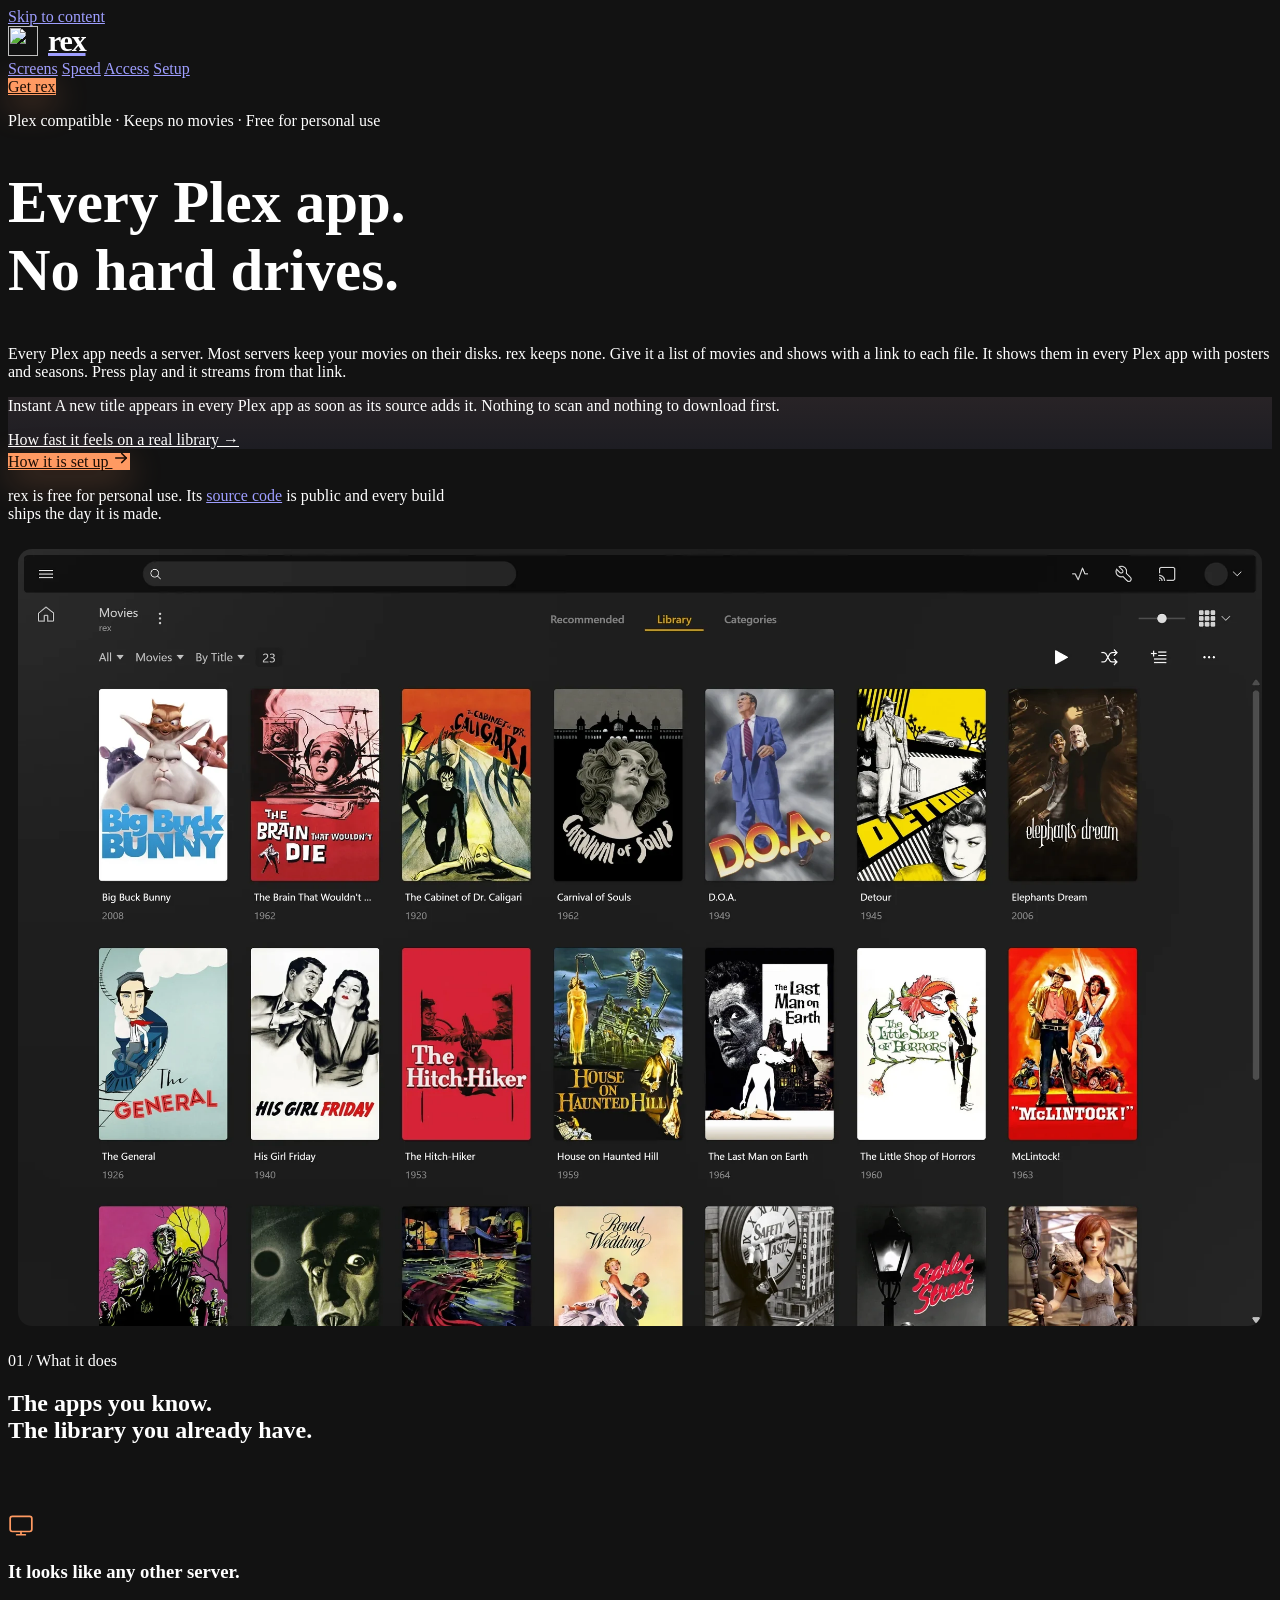
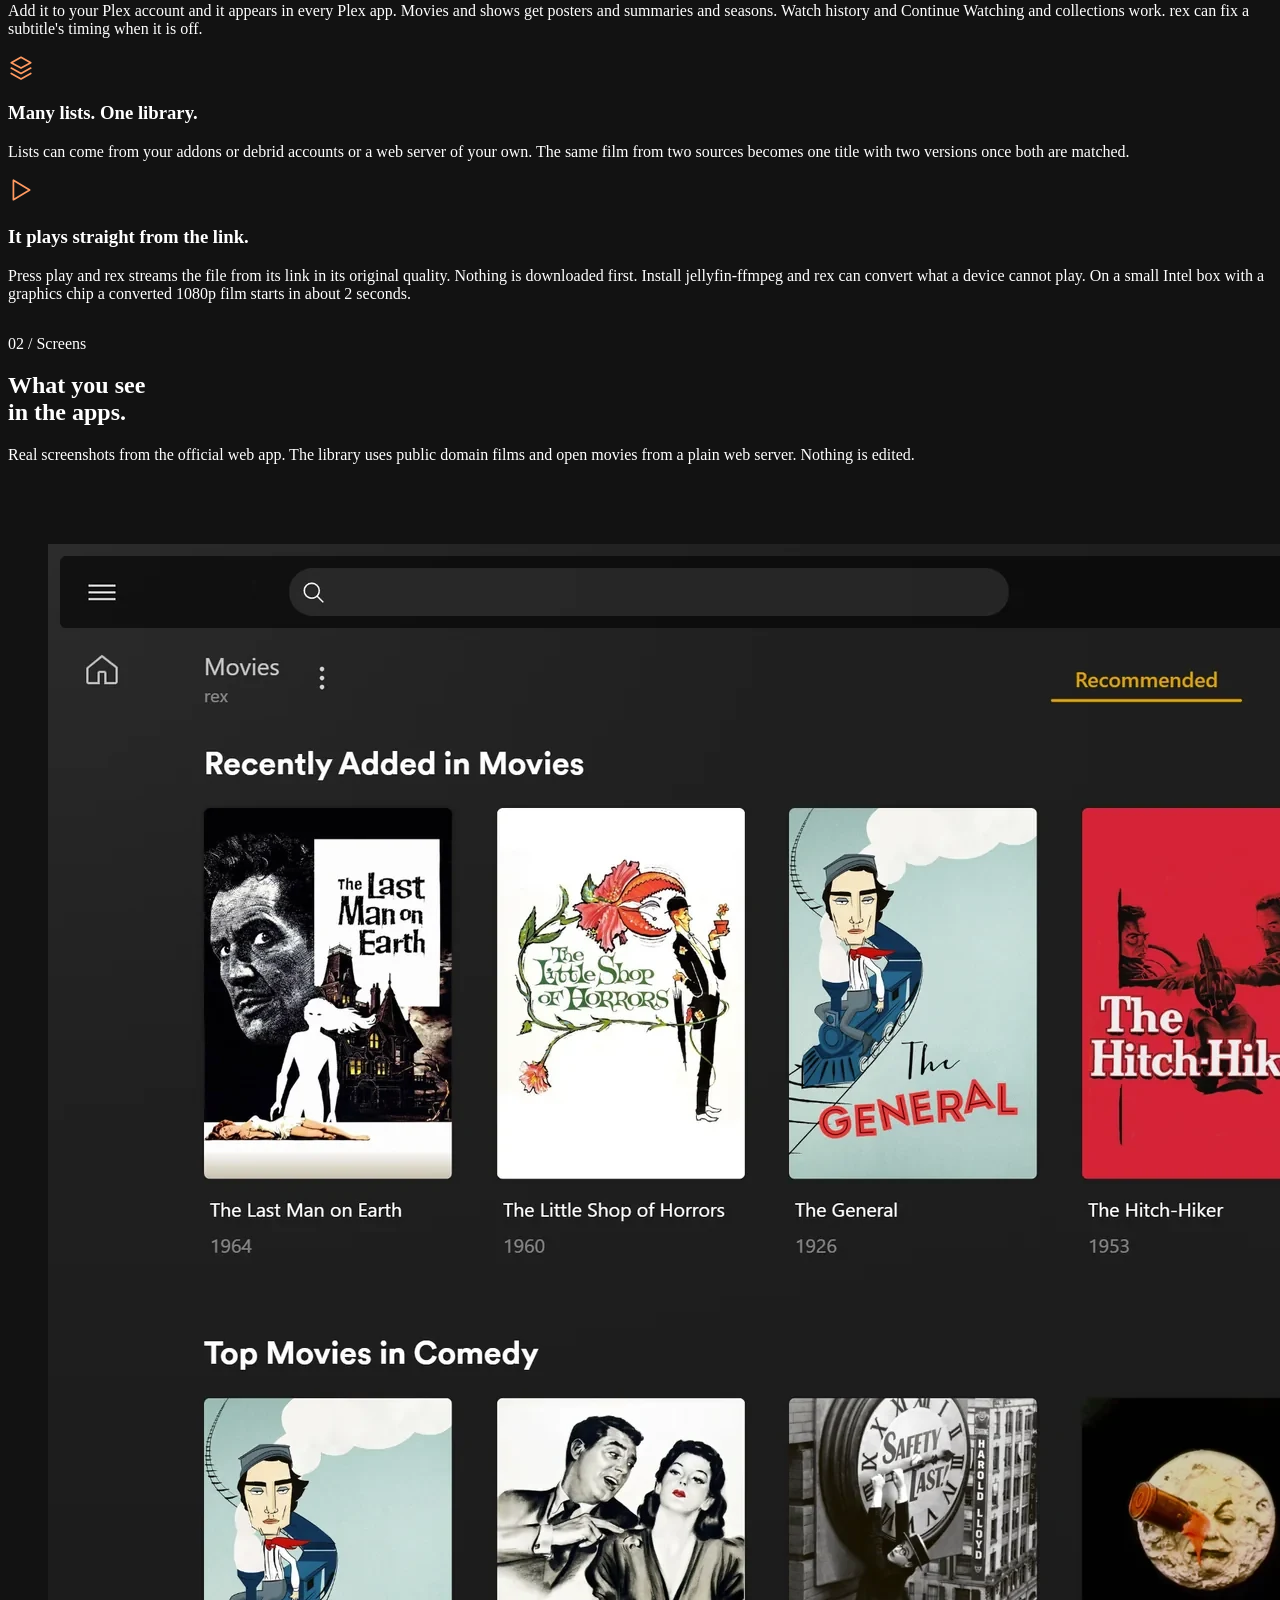
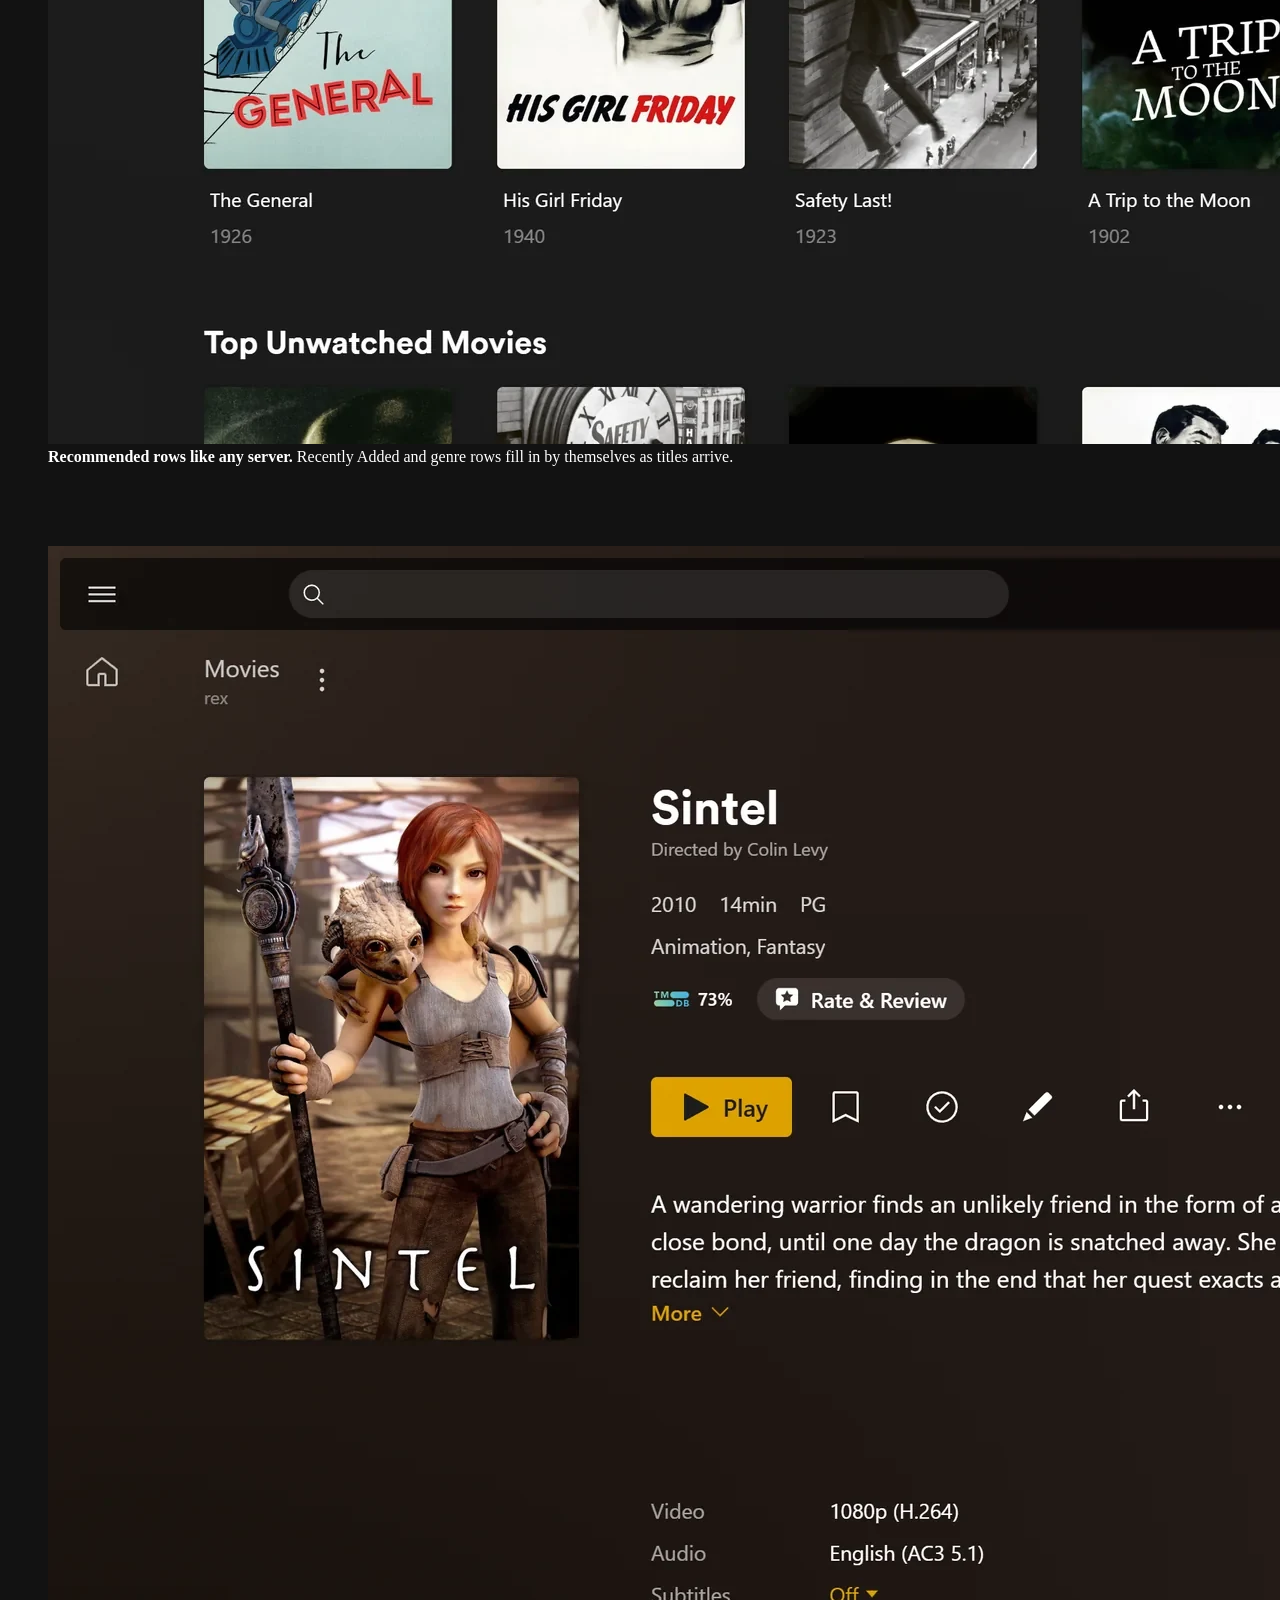
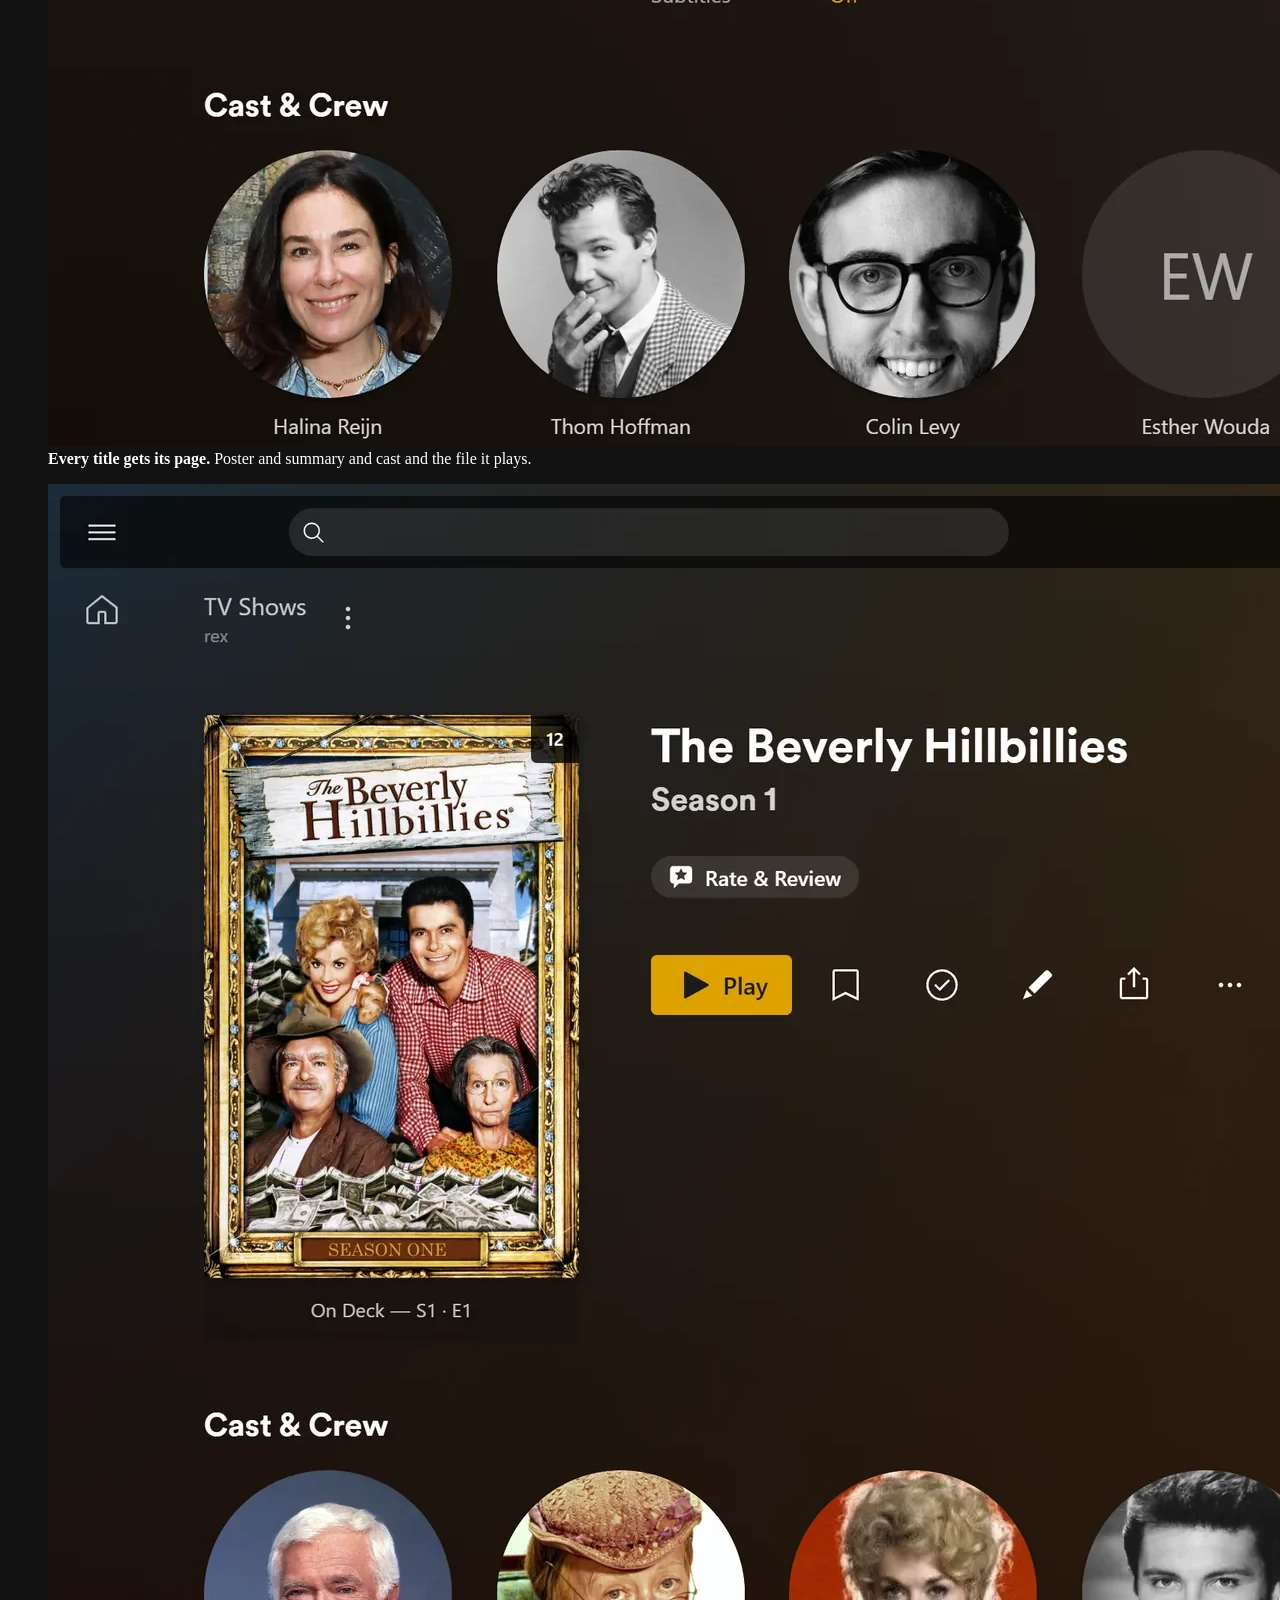
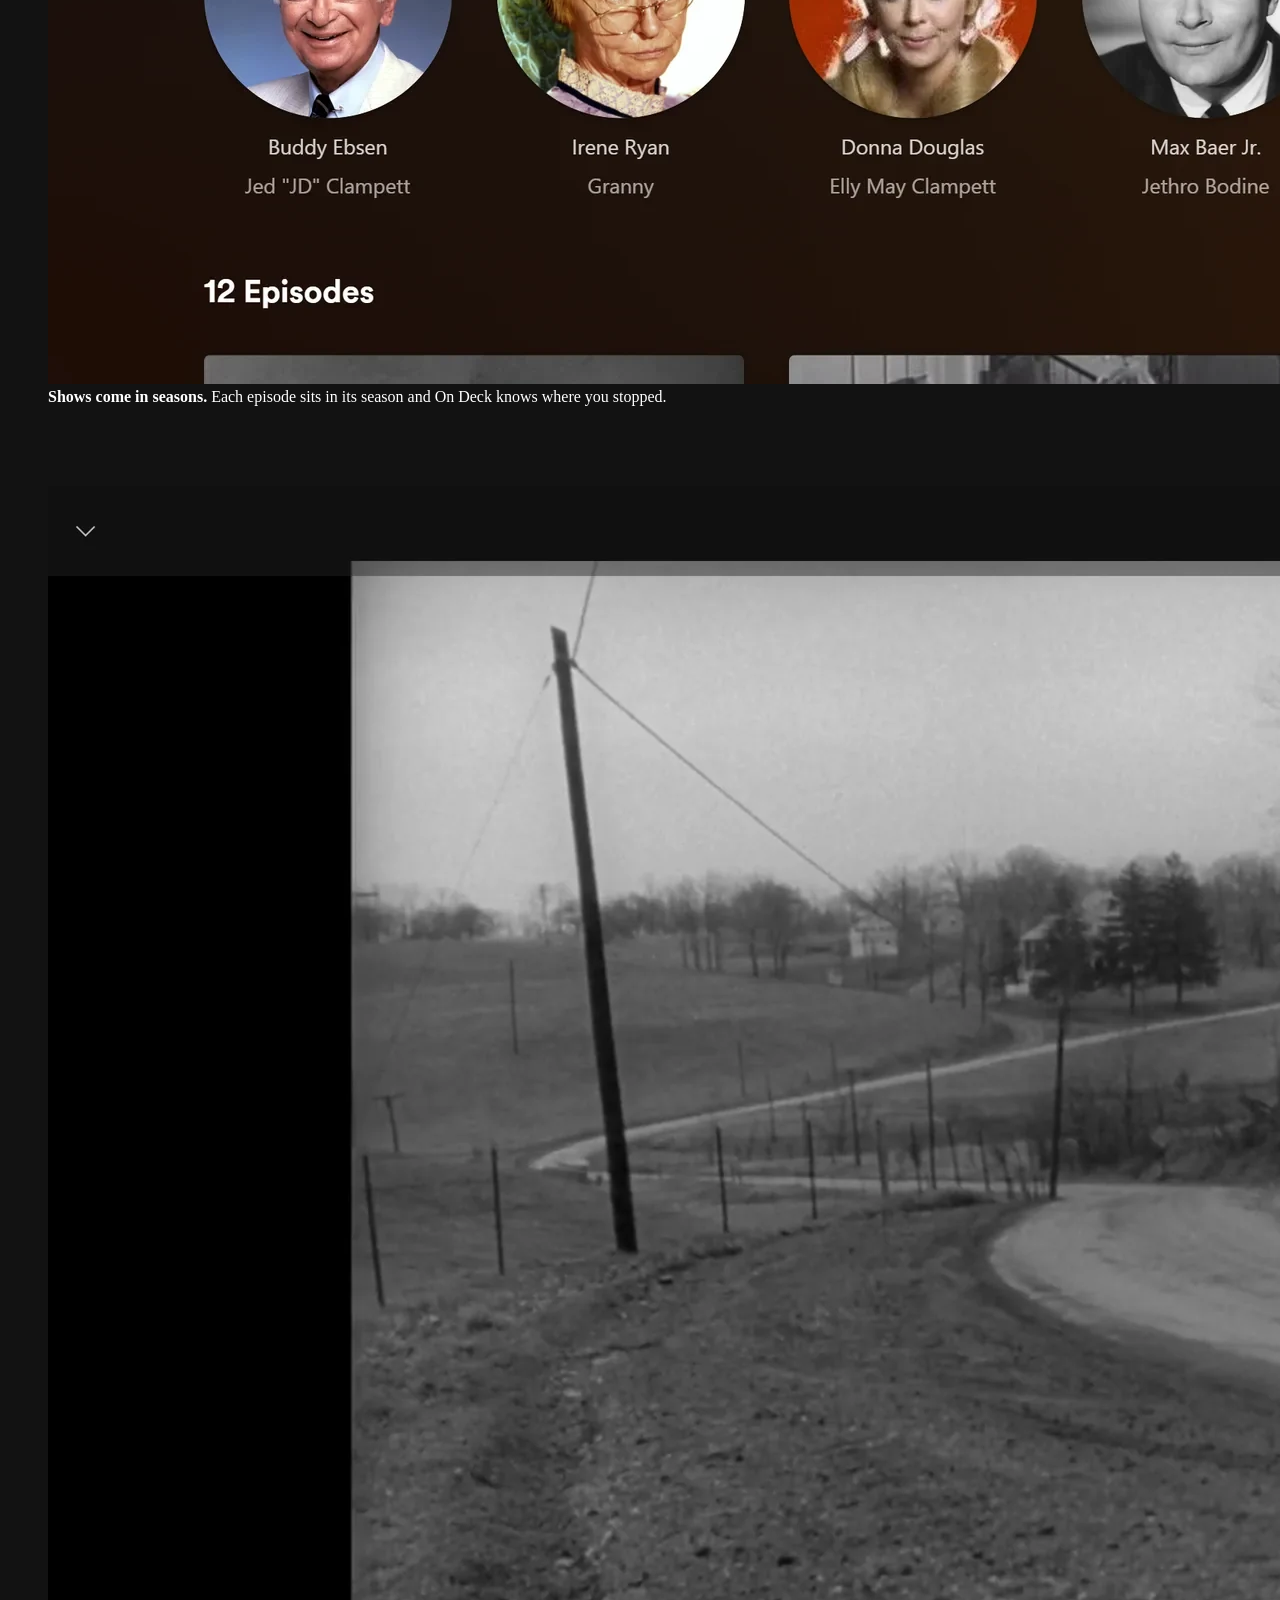
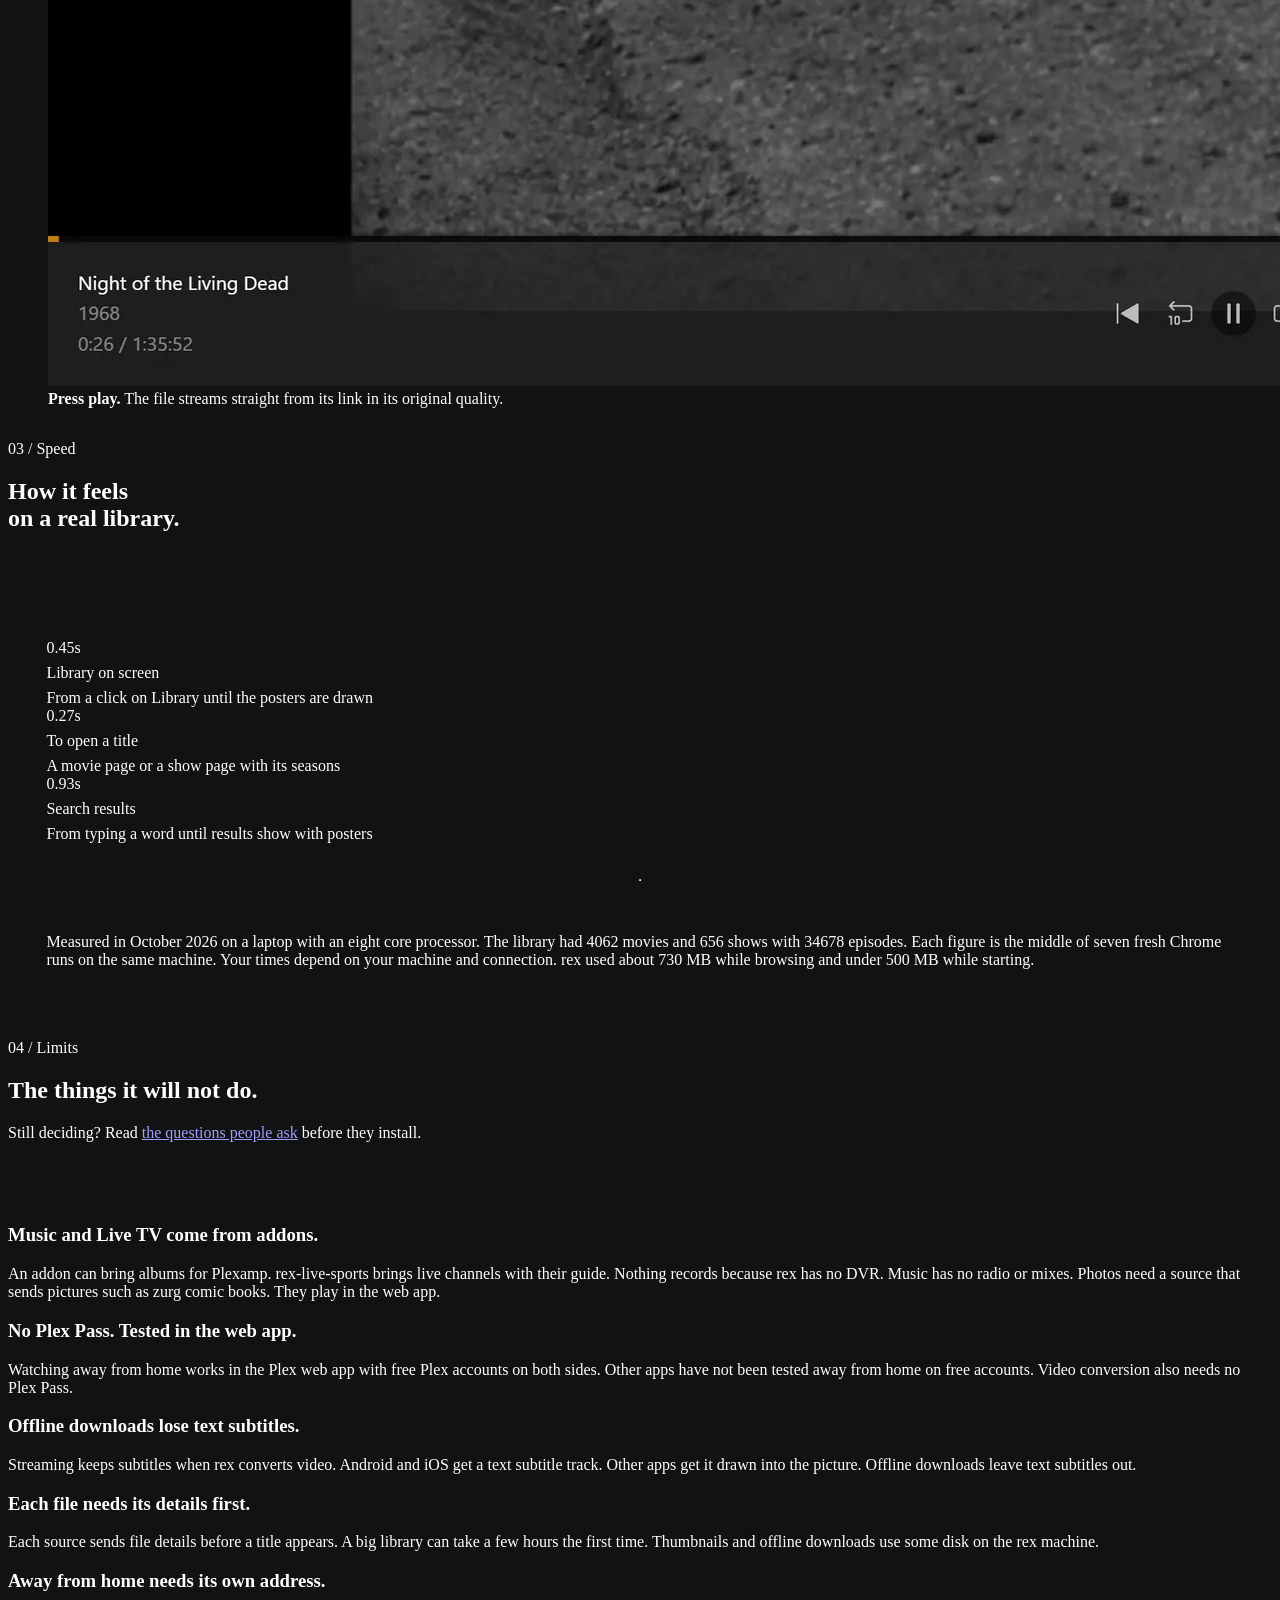
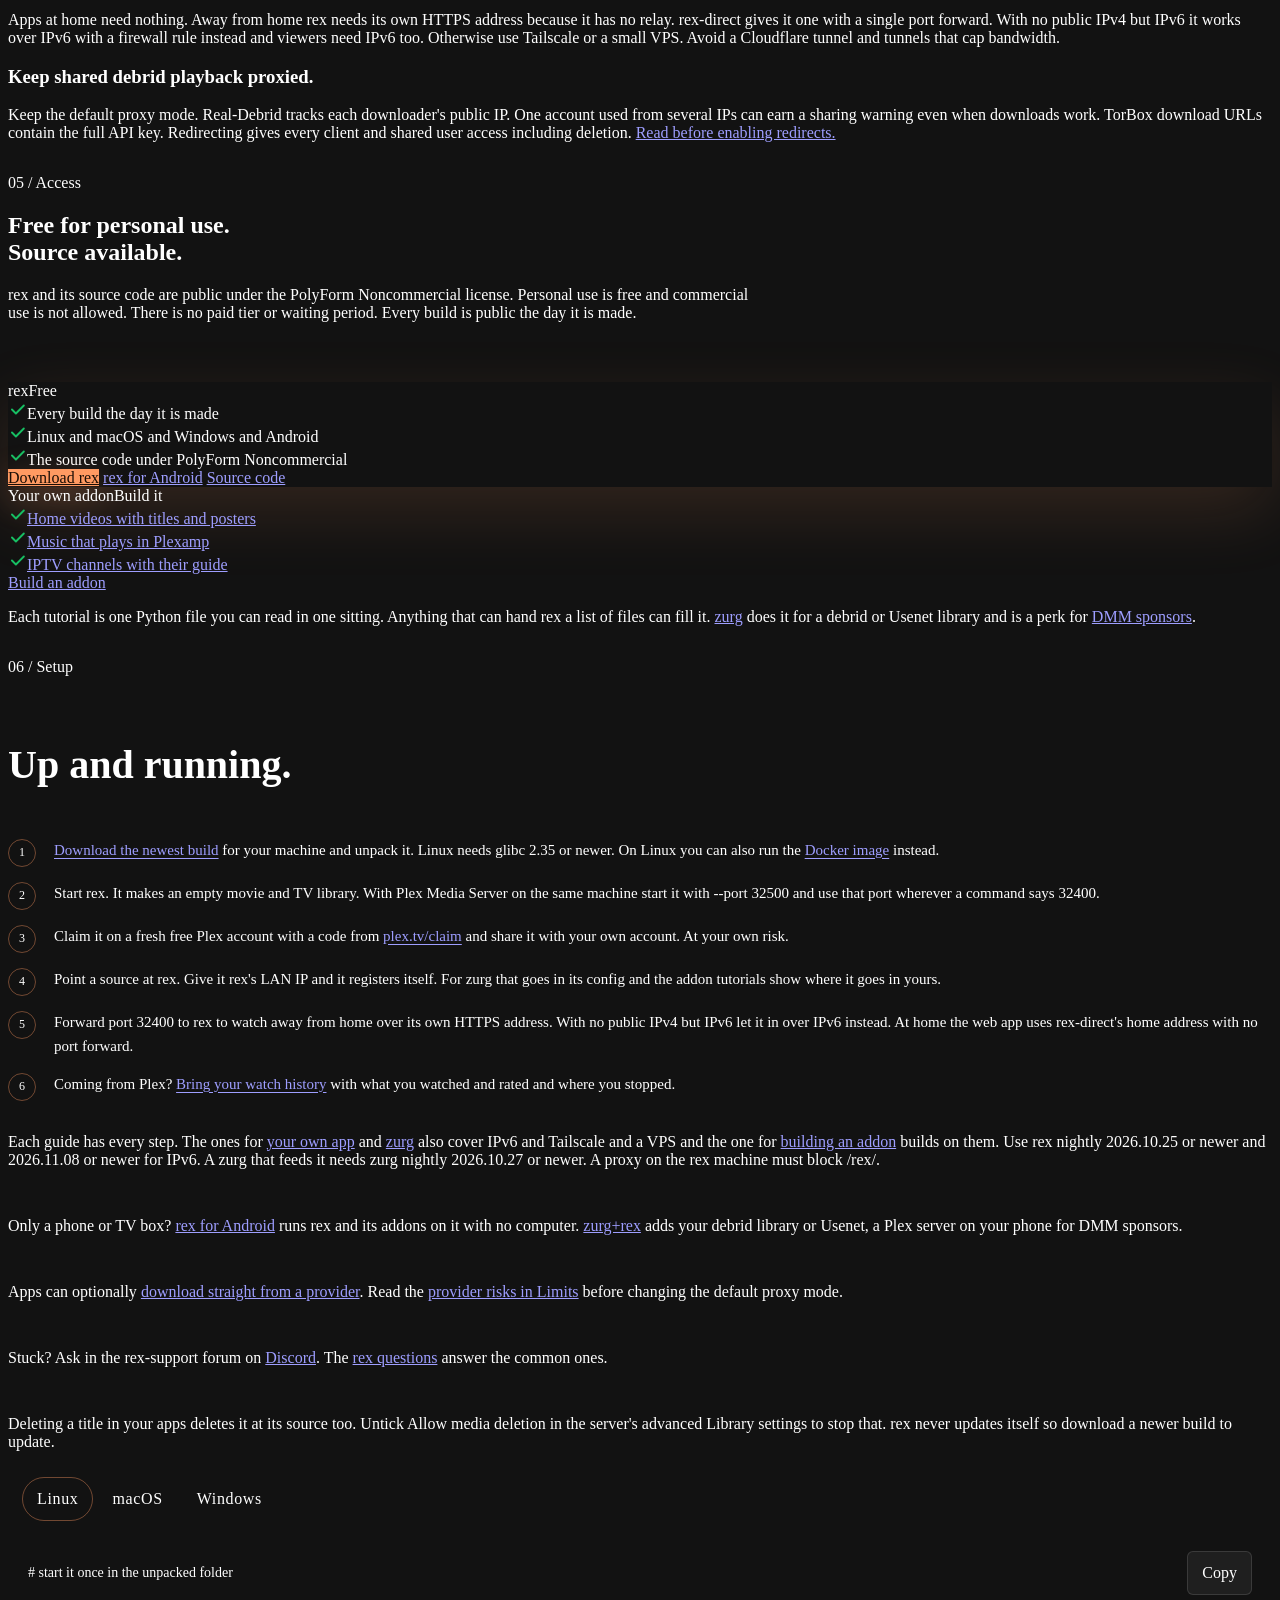
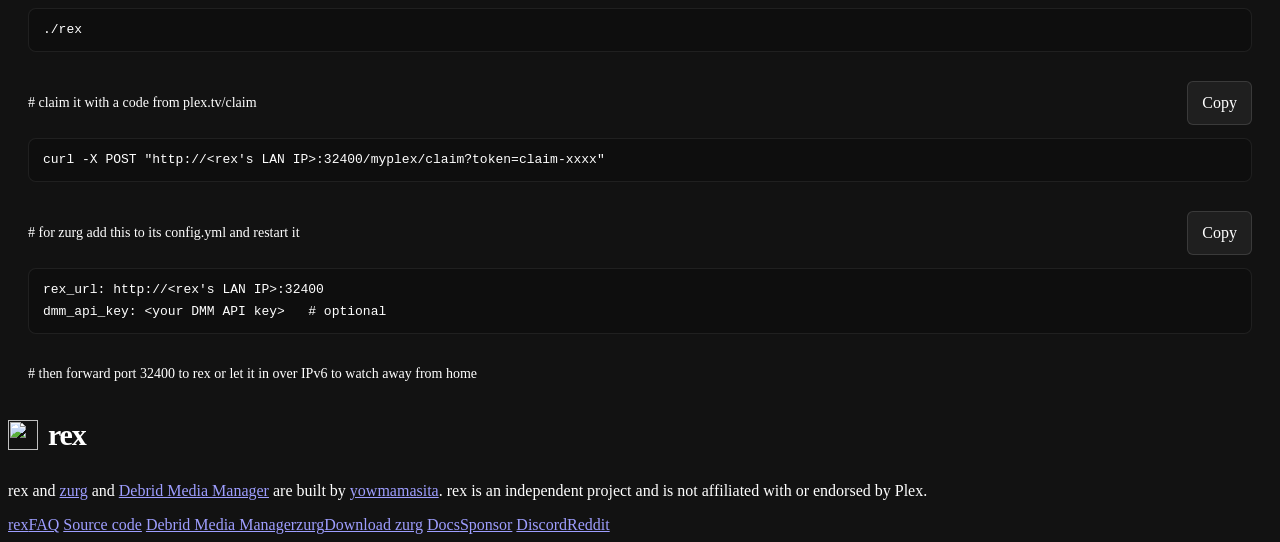
==== public/index.html @ 4ab0503b "feat: link rex for Android and zurg+rex from access and setup" ====
<!doctype html>
<html lang="en">
<head>
<meta charset="utf-8">
<meta name="theme-color" content="#101720">
<meta name="viewport" content="width=device-width, initial-scale=1">
<title>rex. A Plex compatible server with no movies on it.</title>
<meta name="description" content="rex is a server for every Plex app that keeps no files. Give it a list of files and it shows a library with posters seasons and watch history. rex is free for personal use.">
<meta name="color-scheme" content="dark">
<link rel="icon" href="/favicon.ico" sizes="32x32">
<link rel="icon" type="image/svg+xml" href="/logo.svg">
<meta property="og:title" content="rex. A media server that owns no files.">
<meta property="og:description" content="A server for the Plex apps that keeps no movies. Hand it a list of movies and shows with a link to each file and every Plex app plays them.">
<meta property="og:type" content="website">
<link rel="canonical" href="https://rex.debridmediamanager.com/">
<meta property="og:url" content="https://rex.debridmediamanager.com/">
<script type="application/ld+json">
[{"@context":"https://schema.org","@type":"WebSite","name":"rex","url":"https://rex.debridmediamanager.com/"},
{"@context":"https://schema.org","@type":"SoftwareApplication","name":"rex",
"applicationCategory":"MultimediaApplication","operatingSystem":"Linux, macOS, Windows, Docker",
"url":"https://rex.debridmediamanager.com/",
"description":"A media server for every Plex app that owns no files. Give it a list of files and it shows a library with posters, seasons and watch history.",
"offers":{"@type":"Offer","price":"0","priceCurrency":"USD","description":"Free for personal use."},
"screenshot":"https://rex.debridmediamanager.com/shot-library.webp",
"softwareHelp":"https://notes.debridmediamanager.com/rex/"}]
</script>
<meta property="og:site_name" content="rex">
<meta property="og:image" content="https://rex.debridmediamanager.com/social-card.png?v=20261031c">
<meta property="og:image:width" content="1200">
<meta property="og:image:height" content="630">
<meta property="og:image:alt" content="rex. A media server that owns no files.">
<meta name="twitter:card" content="summary_large_image">
<meta name="twitter:title" content="rex. A media server that owns no files.">
<meta name="twitter:description" content="A server for the Plex apps that keeps no movies. Hand it a list of movies and shows with a link to each file and every Plex app plays them.">
<meta name="twitter:image" content="https://rex.debridmediamanager.com/social-card.png?v=20261031c">
<link rel="stylesheet" href="/site.css?v=20261031">
<style>
  :root { --brand: #ff9a62; }
  .btn-primary { background: var(--brand); color: #1a0d05; box-shadow: 0 10px 34px rgba(255,154,98,.30); }
  .btn-primary:hover { background: #ffad80; color: #1a0d05; }
  .brand { display: inline-flex; align-items: center; gap: 10px; }
  .brand img { width: 30px; height: 30px; max-height: none; display: block; image-rendering: pixelated; filter: none; }
  .brand-word { font-weight: 800; font-size: 30px; letter-spacing: -.04em; color: #fff; line-height: 1; }
  .brand-word span { color: var(--accent); }
  @media (min-width: 900px) { .stats-3 { grid-template-columns: repeat(3, minmax(0,1fr)); } }
  .hu { border-color: rgba(255,154,98,.30); background: linear-gradient(rgba(255,154,98,.08),rgba(255,154,98,.03)),rgba(26,31,46,.55); }
  .hu-k, .hu-link { color: var(--accent); }
  .hu-link:hover { color: #ffbe96; }
  .hero h1 { font-size: clamp(36px, 4.6vw, 60px); }
  .hero-shot { border-radius: 14px; display: block; width: 100%; height: auto; }
  .steps { counter-reset: s; display: flex; flex-direction: column; gap: 14px; margin: 0; padding: 0; list-style: none; }
  .steps li { counter-increment: s; display: grid; grid-template-columns: 34px 1fr; gap: 12px; font-size: 15px; line-height: 1.6; color: var(--muted); }
  .steps a { text-decoration: underline; text-underline-offset: .22em; }
  .steps li::before { content: counter(s); font-family: var(--mono); font-size: 12px; color: var(--accent); border: 1px solid rgba(255,154,98,.4); border-radius: 999px; width: 26px; height: 26px; display: grid; place-items: center; margin-top: 1px; }
  .os-bar { gap: 6px; padding: 10px 14px; }
  .os { font: 12px var(--mono); letter-spacing: .04em; color: var(--faint); background: none; border: 1px solid transparent; border-radius: 999px; min-height: 44px; padding: 0 14px; cursor: pointer; }
  .os:hover { color: var(--text); }
  .os[aria-pressed="true"] { color: var(--accent); border-color: rgba(255,154,98,.4); }
  .cmds { padding: 20px; display: flex; flex-direction: column; gap: 16px; }
  .cmds > div:not(.cmd) { display: flex; flex-direction: column; gap: 16px; }
  .cmds > div[hidden] { display: none; }
  .cmd-top { display: flex; align-items: center; justify-content: space-between; gap: 12px; margin-bottom: 6px; }
  .cmd-h { margin: 0; font-family: var(--code); font-size: 14px; line-height: 1.5; color: var(--faint); }
  .cmd pre { padding: 10px 14px; line-height: 1.7; white-space: pre; background: rgba(0,0,0,.22); border: 1px solid rgba(255,255,255,.075); border-radius: 8px; }
  .copy { flex: none; min-height: 44px; font: 12px var(--mono); color: var(--soft); background: rgba(255,255,255,.06); border: 1px solid rgba(255,255,255,.12); border-radius: 6px; padding: 0 14px; cursor: pointer; }
  .copy:hover { color: var(--text); border-color: rgba(255,154,98,.4); }
</style>
</head>
<body>
<a class="skip-link" href="#main-content">Skip to content</a>

<div class="atmos" aria-hidden="true">
  <div class="mesh"></div>
  <div class="grid-o"></div>
  <div class="vig"></div>
</div>

<header>
  <div class="wrap nav">
    <a class="brand" href="/" aria-label="rex home" aria-current="page"><img src="/logo.svg" alt="" width="30" height="30"><span class="brand-word">rex</span></a>
    <nav class="nav-links" aria-label="Main navigation">
      <a href="#screens">Screens</a>
      <a href="#speed">Speed</a>
      <a href="#access">Access</a>
      <a href="#setup">Setup</a>
    </nav>
    <a class="btn btn-primary btn-sm cta" href="#setup">Get rex</a>
  </div>
</header>

<main id="main-content" tabindex="-1">

  <!-- HERO -->
  <div class="wrap hero">
    <div class="hero-copy">
      <p class="eyebrow">Plex compatible &middot; Keeps no movies &middot; Free for personal use</p>
      <h1>Every Plex app.<br><span style="color:var(--accent)">No hard&nbsp;drives.</span></h1>
      <p class="lede">Every Plex app needs a server. Most servers keep your movies on their disks. rex keeps none. Give it a list of movies and shows with a link to each file. It shows them in every Plex app with posters and seasons. Press play and it streams from that link.</p>

      <div class="hu">
        <p><span class="hu-k">Instant</span> A new title appears in every Plex app as soon as its source adds it. Nothing to scan and nothing to download first.</p>
        <a class="hu-link" href="#speed">How fast it feels on a real library &rarr;</a>
      </div>

      <div class="hero-cta">
        <a class="btn btn-primary" href="#setup">
          How it is set up
          <svg width="18" height="18" viewBox="0 0 24 24" fill="none" stroke="currentColor" stroke-width="2.2" stroke-linecap="round" stroke-linejoin="round"><path d="M5 12h14"/><path d="m13 6 6 6-6 6"/></svg>
        </a>
      </div>

      <p class="note" style="max-width:470px">rex is free for personal use. Its <a href="https://github.com/debridmediamanager/rex">source code</a> is public and every build ships the day it is made.</p>
    </div>

    <div class="glass" style="overflow:hidden;align-self:start;padding:10px">
      <img class="hero-shot" src="shot-library.webp" width="2400" height="1500" alt="A movie library of public domain films with posters, shown by rex in the official web app">
    </div>
  </div>

  <!-- WHAT IT DOES -->
  <section>
    <div class="wrap" style="display:flex;flex-direction:column;gap:clamp(32px,4vw,48px)">
      <div class="sec-head">
        <p class="sec-label">01 / What it does</p>
        <h2>The apps you know.<br>The library you already have.</h2>
      </div>
      <div class="g3">
        <div class="card feat">
          <svg width="26" height="26" viewBox="0 0 24 24" fill="none" stroke="#ff9a62" stroke-width="1.6" stroke-linecap="round" stroke-linejoin="round"><rect x="2" y="4" width="20" height="14" rx="2"/><path d="M8 21h8M12 18v3"/></svg>
          <h3>It looks like any other server.</h3>
          <p>Add it to your Plex account and it appears in every Plex app. Movies and shows get posters and summaries and seasons. Watch history and Continue Watching and collections work. rex can fix a subtitle's timing when it is off.</p>
        </div>
        <div class="card feat">
          <svg width="26" height="26" viewBox="0 0 24 24" fill="none" stroke="#ff9a62" stroke-width="1.6" stroke-linecap="round" stroke-linejoin="round"><path d="m12 3 9 5-9 5-9-5 9-5Z"/><path d="m3 13 9 5 9-5"/><path d="m3 18 9 5 9-5"/></svg>
          <h3>Many lists. One library.</h3>
          <p>Lists can come from your addons or debrid accounts or a web server of your own. The same film from two sources becomes one title with two versions once both are matched.</p>
        </div>
        <div class="card feat">
          <svg width="26" height="26" viewBox="0 0 24 24" fill="none" stroke="#ff9a62" stroke-width="1.6" stroke-linecap="round" stroke-linejoin="round"><path d="M5 3v18l15-9L5 3Z"/></svg>
          <h3>It plays straight from the link.</h3>
          <p>Press play and rex streams the file from its link in its original quality. Nothing is downloaded first. Install jellyfin-ffmpeg and rex can convert what a device cannot play. On a small Intel box with a graphics chip a converted 1080p film starts in about 2 seconds.</p>
        </div>
      </div>
    </div>
  </section>

  <!-- SCREENS -->
  <section id="screens">
    <div class="wrap" style="display:flex;flex-direction:column;gap:clamp(32px,4vw,48px)">
      <div class="sec-head-split">
        <div class="sec-head">
          <p class="sec-label">02 / Screens</p>
          <h2>What you see<br>in the apps.</h2>
        </div>
        <p class="note">Real screenshots from the official web app. The library uses public domain films and open movies from a plain web server. Nothing is edited.</p>
      </div>

      <figure class="shot-fig">
        <img class="shot" src="shot-home.webp" width="2400" height="1500" loading="lazy" alt="Recommended view of the Movies library with Recently Added and Top Movies in Comedy rows">
        <figcaption class="shot-cap"><b>Recommended rows like any server.</b> Recently Added and genre rows fill in by themselves as titles arrive.</figcaption>
      </figure>

      <div class="g2">
        <figure class="shot-fig">
          <img class="shot" src="shot-movie.webp" width="2400" height="1500" loading="lazy" alt="Movie page for Sintel with poster and summary and cast and the file details">
          <figcaption class="shot-cap"><b>Every title gets its page.</b> Poster and summary and cast and the file it plays.</figcaption>
        </figure>
        <figure class="shot-fig">
          <img class="shot" src="shot-season.webp" width="2400" height="1500" loading="lazy" alt="Season page for The Beverly Hillbillies season 1 with cast">
          <figcaption class="shot-cap"><b>Shows come in seasons.</b> Each episode sits in its season and On Deck knows where you stopped.</figcaption>
        </figure>
      </div>

      <figure class="shot-fig">
        <img class="shot" src="shot-player.webp" width="2400" height="1500" loading="lazy" alt="Night of the Living Dead playing in the web app player">
        <figcaption class="shot-cap"><b>Press play.</b> The file streams straight from its link in its original quality.</figcaption>
      </figure>
    </div>
  </section>

  <!-- SPEED -->
  <section id="speed">
    <div class="wrap" style="display:flex;flex-direction:column;gap:clamp(32px,4vw,48px)">
      <div class="sec-head">
        <p class="sec-label">03 / Speed</p>
        <h2>How it feels<br>on a real library.</h2>
      </div>
      <div class="glass" style="padding:clamp(28px,3vw,40px) clamp(24px,3vw,44px);display:flex;flex-direction:column;gap:28px">
        <div class="stats stats-3">
          <div style="display:flex;flex-direction:column;gap:7px">
            <div class="stat-n">0.45<span>s</span></div>
            <div class="stat-l">Library on screen</div>
            <div class="stat-d">From a click on Library until the posters are drawn</div>
          </div>
          <div style="display:flex;flex-direction:column;gap:7px">
            <div class="stat-n">0.27<span>s</span></div>
            <div class="stat-l">To open a title</div>
            <div class="stat-d">A movie page or a show page with its seasons</div>
          </div>
          <div style="display:flex;flex-direction:column;gap:7px">
            <div class="stat-n">0.93<span>s</span></div>
            <div class="stat-l">Search results</div>
            <div class="stat-d">From typing a word until results show with posters</div>
          </div>
        </div>
        <hr class="rule">
        <p class="note">Measured in October 2026 on a laptop with an eight core processor. The library had 4062 movies and 656 shows with 34678 episodes. Each figure is the middle of seven fresh Chrome runs on the same machine. Your times depend on your machine and connection. rex used about 730 MB while browsing and under 500 MB while starting.</p>
      </div>
    </div>
  </section>

  <!-- LIMITS -->
  <section id="limits">
    <div class="wrap" style="display:flex;flex-direction:column;gap:clamp(32px,4vw,48px)">
      <div class="sec-head">
        <p class="sec-label">04 / Limits</p>
        <h2>The things it will not do.</h2>
        <p class="lede">Still deciding? Read <a href="https://notes.debridmediamanager.com/rex/faq/">the questions people ask</a> before they install.</p>
      </div>
      <div class="g3">
        <div class="card rec">
          <div class="rec-h"><h3>Music and Live TV come from addons.</h3></div>
          <p>An addon can bring albums for Plexamp. rex-live-sports brings live channels with their guide. Nothing records because rex has no DVR. Music has no radio or mixes. Photos need a source that sends pictures such as zurg comic books. They play in the web app.</p>
        </div>
        <div class="card rec">
          <div class="rec-h"><h3>No Plex Pass. Tested in the web app.</h3></div>
          <p>Watching away from home works in the Plex web app with free Plex accounts on both sides. Other apps have not been tested away from home on free accounts. Video conversion also needs no Plex Pass.</p>
        </div>
        <div class="card rec">
          <div class="rec-h"><h3>Offline downloads lose text subtitles.</h3></div>
          <p>Streaming keeps subtitles when rex converts video. Android and iOS get a text subtitle track. Other apps get it drawn into the picture. Offline downloads leave text subtitles out.</p>
        </div>
        <div class="card rec">
          <div class="rec-h"><h3>Each file needs its details first.</h3></div>
          <p>Each source sends file details before a title appears. A big library can take a few hours the first time. Thumbnails and offline downloads use some disk on the rex machine.</p>
        </div>
        <div class="card rec">
          <div class="rec-h"><h3>Away from home needs its own address.</h3></div>
          <p>Apps at home need nothing. Away from home rex needs its own HTTPS address because it has no relay. rex-direct gives it one with a single port forward. With no public IPv4 but IPv6 it works over IPv6 with a firewall rule instead and viewers need IPv6 too. Otherwise use Tailscale or a small VPS. Avoid a Cloudflare tunnel and tunnels that cap bandwidth.</p>
        </div>
        <div class="card rec" id="redirect-risks">
          <div class="rec-h"><h3>Keep shared debrid playback proxied.</h3></div>
          <p>Keep the default proxy mode. Real-Debrid tracks each downloader's public IP. One account used from several IPs can earn a sharing warning even when downloads work. TorBox download URLs contain the full API key. Redirecting gives every client and shared user access including deletion. <a href="https://notes.debridmediamanager.com/rex/direct-download/#before-you-start">Read before enabling redirects.</a></p>
        </div>
      </div>
    </div>
  </section>

  <!-- ACCESS -->
  <section id="access">
    <div class="wrap" style="display:flex;flex-direction:column;gap:clamp(32px,4vw,44px)">
      <div class="sec-head" style="max-width:760px">
        <p class="sec-label">05 / Access</p>
        <h2>Free for personal use.<br>Source available.</h2>
        <p class="lede">rex and its source code are public under the PolyForm Noncommercial license. Personal use is free and commercial use is not allowed. There is no paid tier or waiting period. Every build is public the day it is made.</p>
      </div>
      <div class="access">
        <div class="glass plan" style="border-color:rgba(255,154,98,.40);box-shadow:0 24px 70px rgba(255,154,98,.14)">
          <div class="plan-h"><span class="t">rex</span><span class="badge badge-on">Free</span></div>
          <div class="flist">
            <div class="fitem"><svg width="19" height="19" viewBox="0 0 24 24" fill="none" stroke="#17bf63" stroke-width="2.4" stroke-linecap="round" stroke-linejoin="round"><path d="m5 12 5 5L20 7"/></svg><span style="color:var(--soft)">Every build the day it is made</span></div>
            <div class="fitem"><svg width="19" height="19" viewBox="0 0 24 24" fill="none" stroke="#17bf63" stroke-width="2.4" stroke-linecap="round" stroke-linejoin="round"><path d="m5 12 5 5L20 7"/></svg><span style="color:var(--soft)">Linux and macOS and Windows and Android</span></div>
            <div class="fitem"><svg width="19" height="19" viewBox="0 0 24 24" fill="none" stroke="#17bf63" stroke-width="2.4" stroke-linecap="round" stroke-linejoin="round"><path d="m5 12 5 5L20 7"/></svg><span style="color:var(--soft)">The source code under PolyForm Noncommercial</span></div>
          </div>
          <div class="plan-cta">
            <a class="btn btn-primary" href="https://github.com/debridmediamanager/rex/releases">Download rex</a>
            <a class="btn btn-ghost" href="https://github.com/debridmediamanager/rex-android/releases/latest">rex for Android</a>
            <a class="btn btn-ghost" href="https://github.com/debridmediamanager/rex">Source code</a>
          </div>
        </div>
        <div class="card plan">
          <div class="plan-h"><span class="t" style="color:var(--muted)">Your own addon</span><span class="badge badge-on">Build it</span></div>
          <div class="flist">
            <div class="fitem"><svg width="19" height="19" viewBox="0 0 24 24" fill="none" stroke="#17bf63" stroke-width="2.4" stroke-linecap="round" stroke-linejoin="round"><path d="m5 12 5 5L20 7"/></svg><span style="color:var(--muted)"><a href="https://notes.debridmediamanager.com/rex/addon-home-videos/">Home videos with titles and posters</a></span></div>
            <div class="fitem"><svg width="19" height="19" viewBox="0 0 24 24" fill="none" stroke="#17bf63" stroke-width="2.4" stroke-linecap="round" stroke-linejoin="round"><path d="m5 12 5 5L20 7"/></svg><span style="color:var(--muted)"><a href="https://notes.debridmediamanager.com/rex/addon-music/">Music that plays in Plexamp</a></span></div>
            <div class="fitem"><svg width="19" height="19" viewBox="0 0 24 24" fill="none" stroke="#17bf63" stroke-width="2.4" stroke-linecap="round" stroke-linejoin="round"><path d="m5 12 5 5L20 7"/></svg><span style="color:var(--muted)"><a href="https://notes.debridmediamanager.com/rex/addon-iptv/">IPTV channels with their guide</a></span></div>
          </div>
          <div class="plan-cta">
            <a class="btn btn-ghost" href="https://notes.debridmediamanager.com/rex/addons/">Build an addon</a>
          </div>
          <p class="note">Each tutorial is one Python file you can read in one sitting. Anything that can hand rex a list of files can fill it. <a href="https://zurg.debridmediamanager.com/">zurg</a> does it for a debrid or Usenet library and is a perk for <a href="https://gatekeeper.debridmediamanager.com/">DMM sponsors</a>.</p>
        </div>
      </div>
    </div>
  </section>

  <!-- SETUP -->
  <section id="setup">
    <div class="wrap qs">
      <div style="display:flex;flex-direction:column;gap:16px">
        <p class="sec-label">06 / Setup</p>
        <h2 style="font-size:clamp(26px,3.4vw,40px)">Up and running.</h2>
        <ol class="steps">
          <li><span><a href="https://github.com/debridmediamanager/rex/releases">Download the newest build</a> for your machine and unpack it. Linux needs glibc 2.35 or newer. On Linux you can also run the <a href="https://notes.debridmediamanager.com/rex/any-source/#run-rex-in-docker">Docker image</a> instead.</span></li>
          <li><span>Start rex. It makes an empty movie and TV library. With Plex Media Server on the same machine start it with <span class="mono">--port 32500</span> and use that port wherever a command says 32400.</span></li>
          <li><span>Claim it on a fresh free Plex account with a code from <a href="https://www.plex.tv/claim">plex.tv/claim</a> and share it with your own account. At your own risk.</span></li>
          <li><span>Point a source at rex. Give it rex's LAN IP and it registers itself. For zurg that goes in its config and the addon tutorials show where it goes in yours.</span></li>
          <li><span>Forward port 32400 to rex to watch away from home over its own HTTPS address. With no public IPv4 but IPv6 let it in over IPv6 instead. At home the web app uses rex-direct's home address with no port forward.</span></li>
          <li><span>Coming from Plex? <a href="https://notes.debridmediamanager.com/rex/import-watched/">Bring your watch history</a> with what you watched and rated and where you stopped.</span></li>
        </ol>
        <p class="note">Each guide has every step. The ones for <a href="https://notes.debridmediamanager.com/rex/any-source/">your own app</a> and <a href="https://notes.debridmediamanager.com/rex/with-zurg/">zurg</a> also cover IPv6 and Tailscale and a VPS and the one for <a href="https://notes.debridmediamanager.com/rex/addons/">building an addon</a> builds on them. Use rex nightly 2026.10.25 or newer and 2026.11.08 or newer for IPv6. A zurg that feeds it needs zurg nightly 2026.10.27 or newer. A proxy on the rex machine must block <span class="mono">/rex/</span>.</p>
        <p class="note">Only a phone or TV box? <a href="https://github.com/debridmediamanager/rex-android">rex for Android</a> runs rex and its addons on it with no computer. <a href="https://zurg.debridmediamanager.com/android.html">zurg+rex</a> adds your debrid library or Usenet, a Plex server on your phone for DMM sponsors.</p>
        <p class="note">Apps can optionally <a href="https://notes.debridmediamanager.com/rex/direct-download/">download straight from a provider</a>. Read the <a href="#redirect-risks">provider risks in Limits</a> before changing the default proxy mode.</p>
        <p class="note">Stuck? Ask in the rex-support forum on <a href="https://discord.com/invite/7u4YjMThXP">Discord</a>. The <a href="https://notes.debridmediamanager.com/rex/faq/">rex questions</a> answer the common ones.</p>
        <p class="note">Deleting a title in your apps deletes it at its source too. Untick Allow media deletion in the server's advanced Library settings to stop that. rex never updates itself so download a newer build to update.</p>
      </div>
      <div class="glass" style="overflow:hidden">
        <div class="panel-bar os-bar" role="group" aria-label="Your system">
          <button type="button" class="os" data-os="linux" aria-pressed="true">Linux</button>
          <button type="button" class="os" data-os="mac" aria-pressed="false">macOS</button>
          <button type="button" class="os" data-os="win" aria-pressed="false">Windows</button>
        </div>
        <div class="cmds">
          <div data-panel="linux">
            <div class="cmd"><div class="cmd-top"><p class="cmd-h"># start it once in the unpacked folder</p><button type="button" class="copy">Copy</button></div><pre tabindex="0"><code>./rex</code></pre></div>
            <div class="cmd"><div class="cmd-top"><p class="cmd-h"># claim it with a code from plex.tv/claim</p><button type="button" class="copy">Copy</button></div><pre tabindex="0"><code>curl -X POST "http://&lt;rex's LAN IP&gt;:32400/myplex/claim?token=claim-xxxx"</code></pre></div>
          </div>
          <div data-panel="mac" hidden>
            <div class="cmd"><div class="cmd-top"><p class="cmd-h"># let macOS run a program from the internet then start it once in the unpacked folder</p><button type="button" class="copy">Copy</button></div><pre tabindex="0"><code>xattr -dr com.apple.quarantine .
./rex</code></pre></div>
            <div class="cmd"><div class="cmd-top"><p class="cmd-h"># claim it with a code from plex.tv/claim</p><button type="button" class="copy">Copy</button></div><pre tabindex="0"><code>curl -X POST "http://&lt;rex's LAN IP&gt;:32400/myplex/claim?token=claim-xxxx"</code></pre></div>
          </div>
          <div data-panel="win" hidden>
            <div class="cmd"><div class="cmd-top"><p class="cmd-h"># once in PowerShell as administrator so your network reaches rex</p><button type="button" class="copy">Copy</button></div><pre tabindex="0"><code>New-NetFirewallRule -DisplayName rex -Protocol TCP -LocalPort 32400
New-NetFirewallRule -DisplayName "rex discovery" -Protocol UDP -LocalPort 32410,32414</code></pre></div>
            <div class="cmd"><div class="cmd-top"><p class="cmd-h"># start it once in the unpacked folder in PowerShell</p><button type="button" class="copy">Copy</button></div><pre tabindex="0"><code>.\rex.exe</code></pre></div>
            <div class="cmd"><div class="cmd-top"><p class="cmd-h"># claim it with a code from plex.tv/claim</p><button type="button" class="copy">Copy</button></div><pre tabindex="0"><code>curl.exe -X POST "http://&lt;rex's LAN IP&gt;:32400/myplex/claim?token=claim-xxxx"</code></pre></div>
          </div>
          <div class="cmd"><div class="cmd-top"><p class="cmd-h"># for zurg add this to its config.yml and restart it</p><button type="button" class="copy">Copy</button></div><pre tabindex="0"><code><span class="c2">rex_url</span>: http://&lt;rex's LAN IP&gt;:32400
<span class="c2">dmm_api_key</span>: &lt;your DMM API key&gt;   <span class="c5"># optional</span></code></pre></div>
          <p class="cmd-h"># then forward port 32400 to rex or let it in over IPv6 to watch away from home</p>
        </div>
      </div>
    </div>
  </section>

</main>

<footer>
  <div class="wrap foot">
    <div class="foot-brand">
      <p class="brand" style="margin-bottom:16px"><img src="/logo.svg" alt="" width="30" height="30"><span class="brand-word">rex</span></p>
      <p class="note">rex and <a href="https://zurg.debridmediamanager.com/">zurg</a> and <a href="https://debridmediamanager.com/">Debrid Media Manager</a> are built by <a href="https://github.com/yowmamasita/">yowmamasita</a>. rex is an independent project and is not affiliated with or endorsed by Plex.</p>
    </div>
  </div>
  <nav class="wrap footer-nav" aria-label="Footer navigation">
    <a href="/">rex</a><a href="https://notes.debridmediamanager.com/rex/faq/">FAQ</a>
    <a href="https://github.com/debridmediamanager/rex">Source code</a>
    <a href="https://debridmediamanager.com/">Debrid Media Manager</a><a href="https://zurg.debridmediamanager.com/">zurg</a><a href="https://zurg.debridmediamanager.com/download.html">Download zurg</a>
    <a href="https://notes.debridmediamanager.com/rex/">Docs</a><a href="https://gatekeeper.debridmediamanager.com/">Sponsor</a>
    <a href="https://discord.com/invite/7u4YjMThXP">Discord</a><a href="https://www.reddit.com/r/debridmediamanager/">Reddit</a>
  </nav>
</footer>

<script>
(() => {
  const pick = os => document.querySelectorAll('[data-os]').forEach(b => {
    b.setAttribute('aria-pressed', b.dataset.os === os);
    document.querySelector(`[data-panel="${b.dataset.os}"]`).hidden = b.dataset.os !== os;
  });
  document.querySelectorAll('[data-os]').forEach(b => b.addEventListener('click', () => pick(b.dataset.os)));
  const p = navigator.userAgentData?.platform || navigator.platform || '';
  if (/^Win/i.test(p)) pick('win'); else if (/^Mac/i.test(p) && navigator.maxTouchPoints < 2) pick('mac');
  document.querySelectorAll('.copy').forEach(b => b.addEventListener('click', async () => {
    const pre = b.closest('.cmd').querySelector('pre');
    try { await navigator.clipboard.writeText(pre.textContent); b.textContent = 'Copied'; }
    catch { getSelection().selectAllChildren(pre); b.textContent = 'Press Ctrl+C'; }
    setTimeout(() => { b.textContent = 'Copy'; }, 1500);
  }));
})();
</script>
</body>
</html>
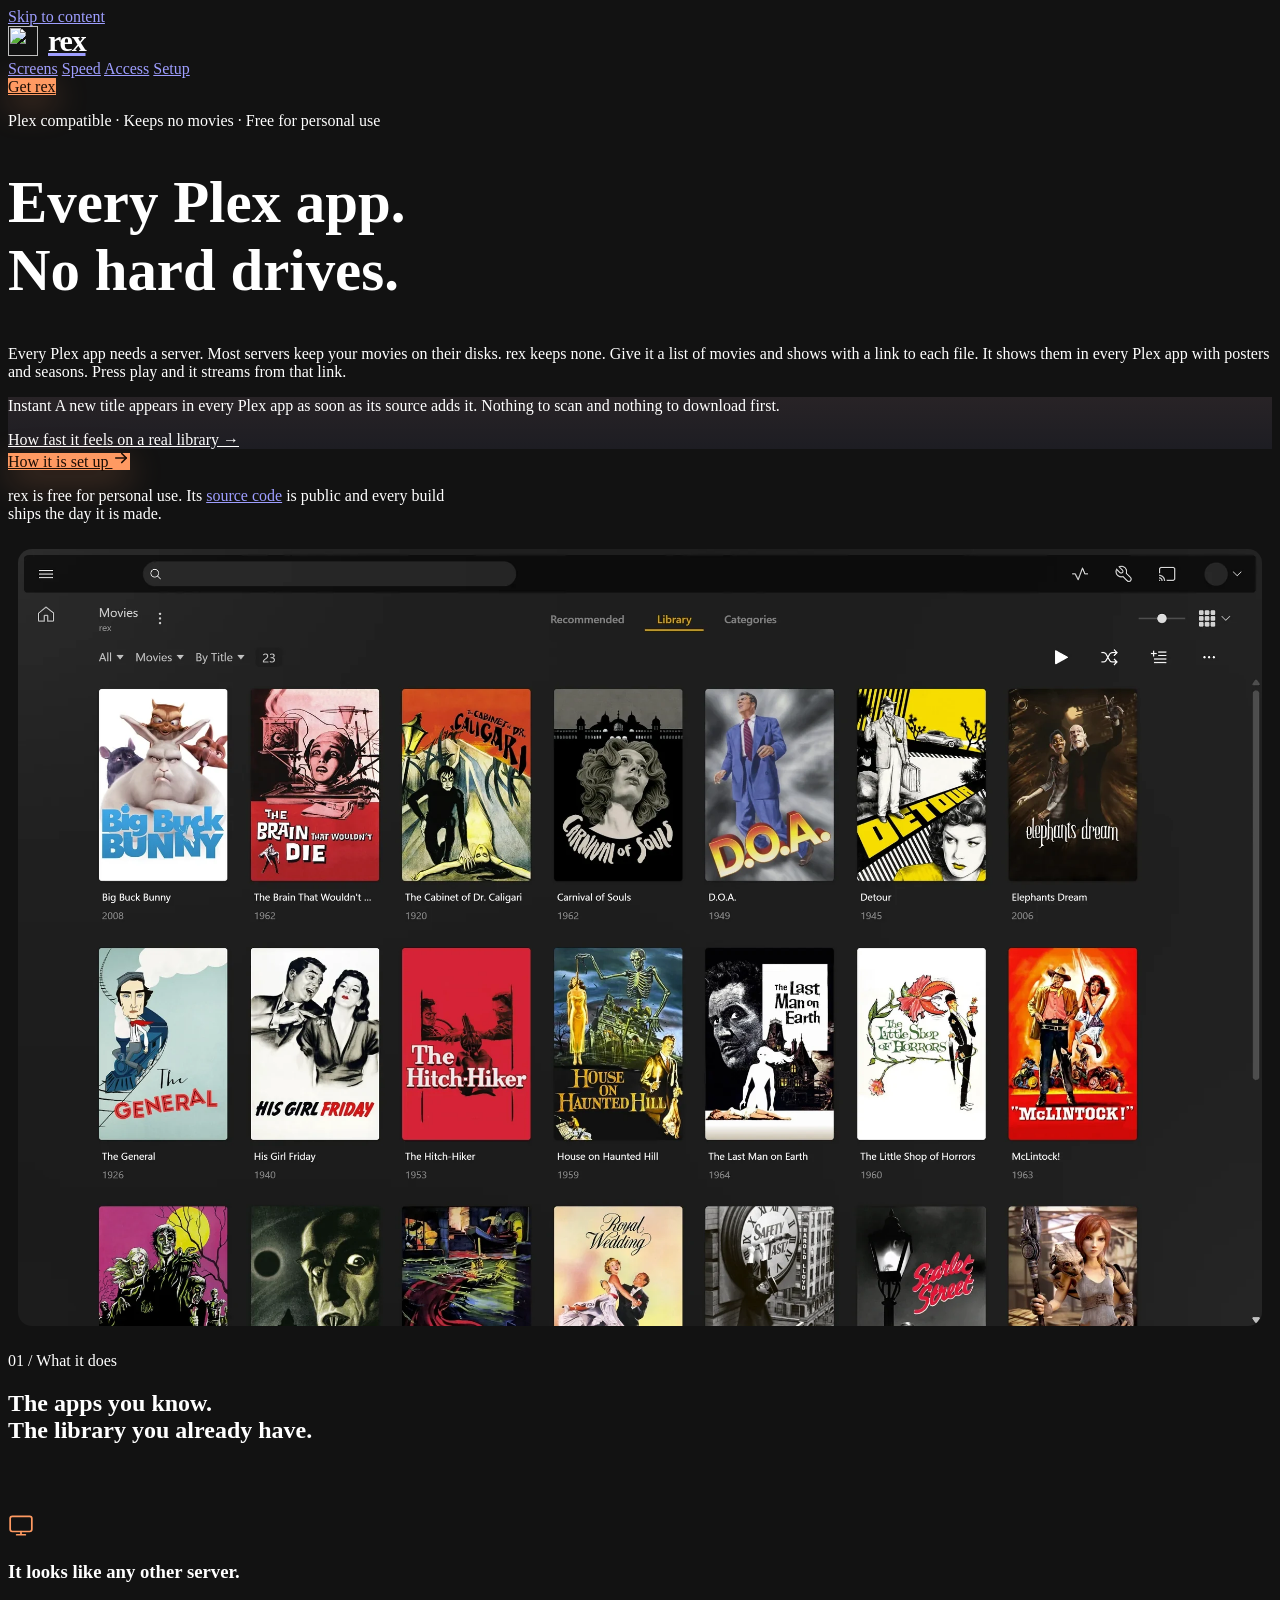
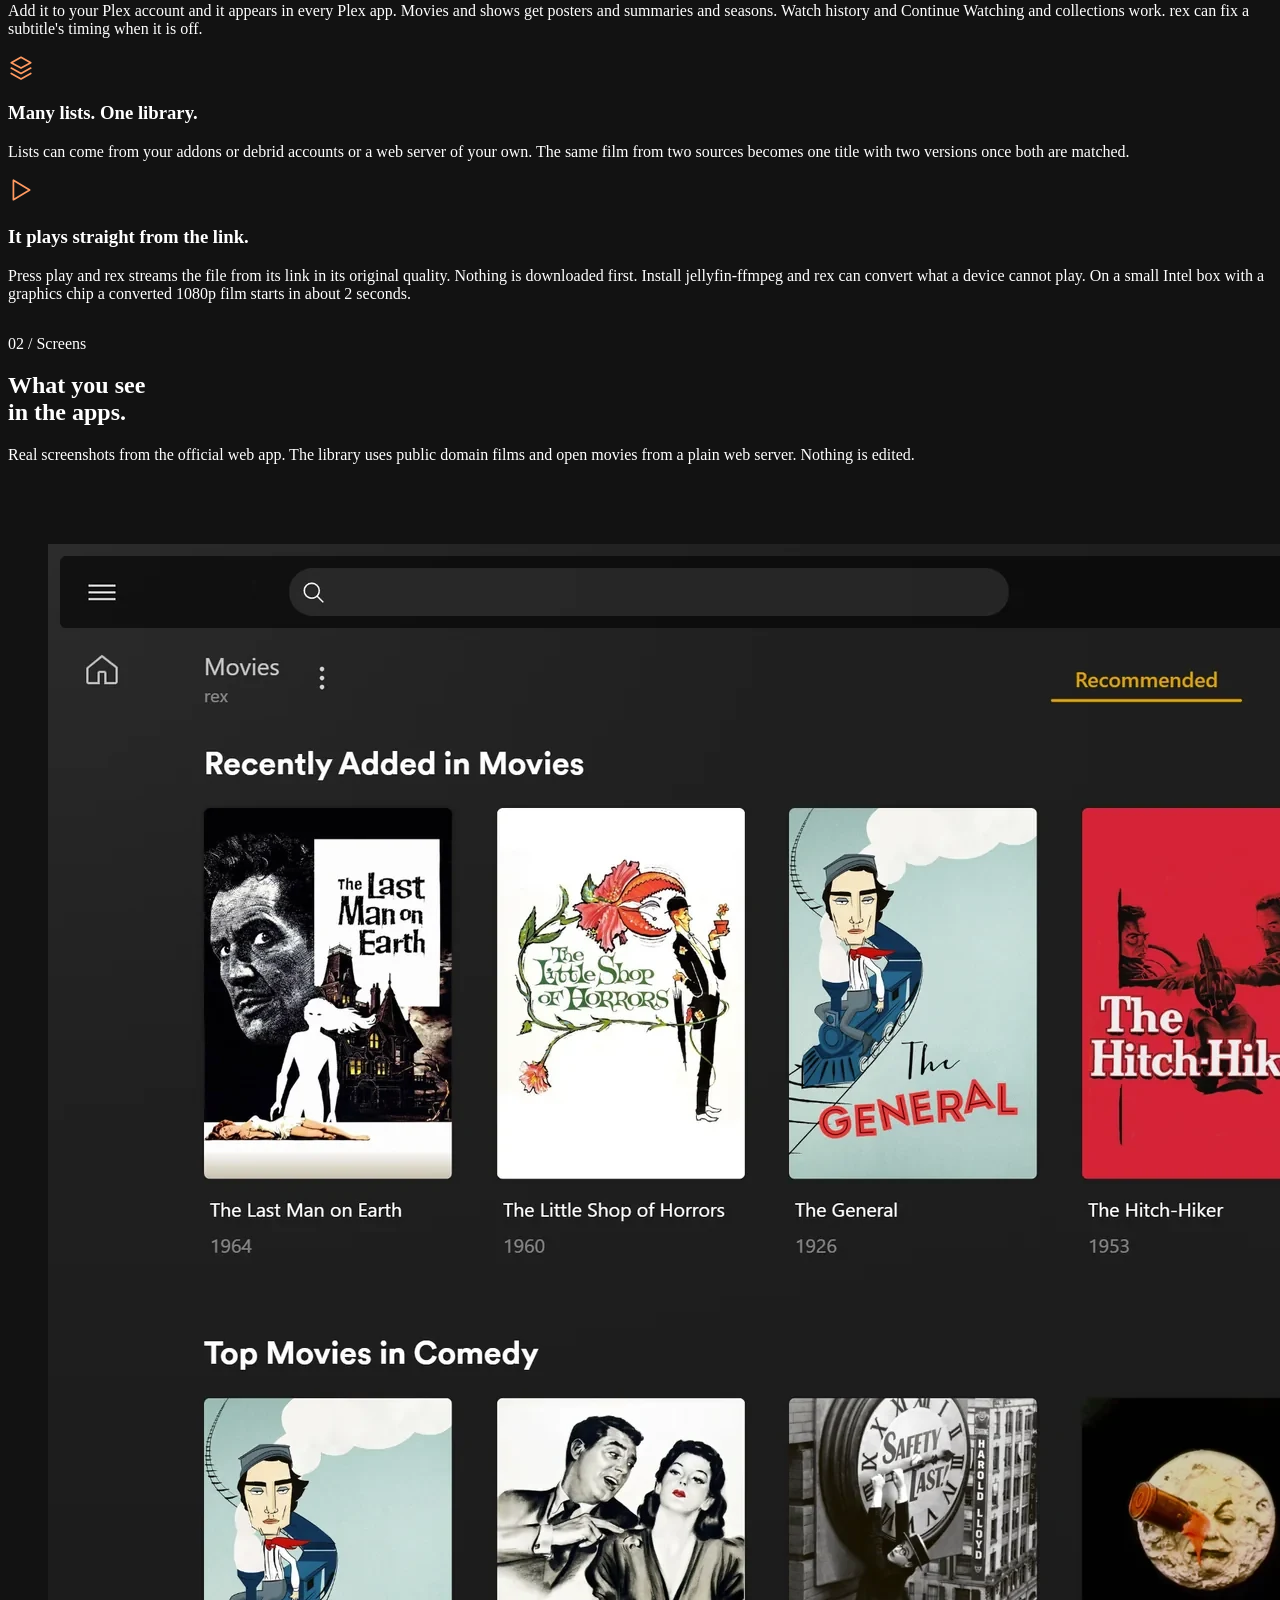
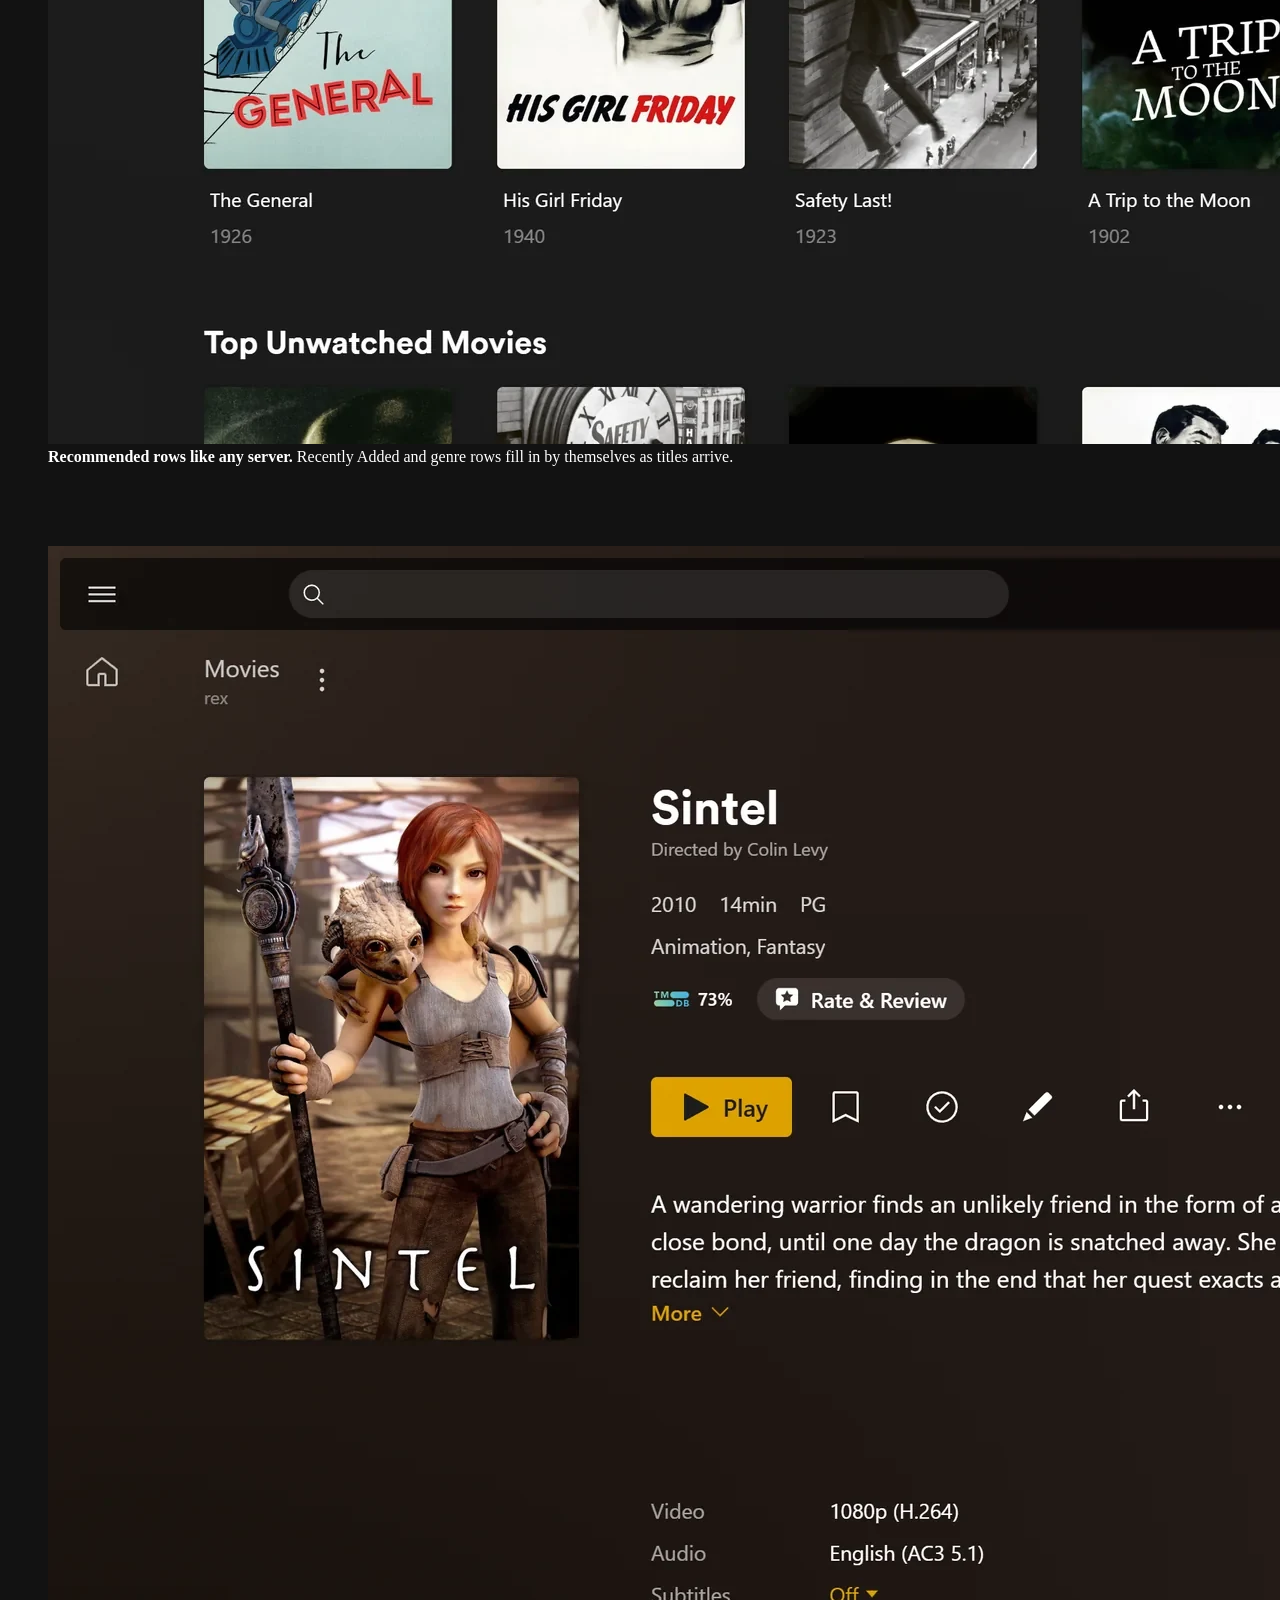
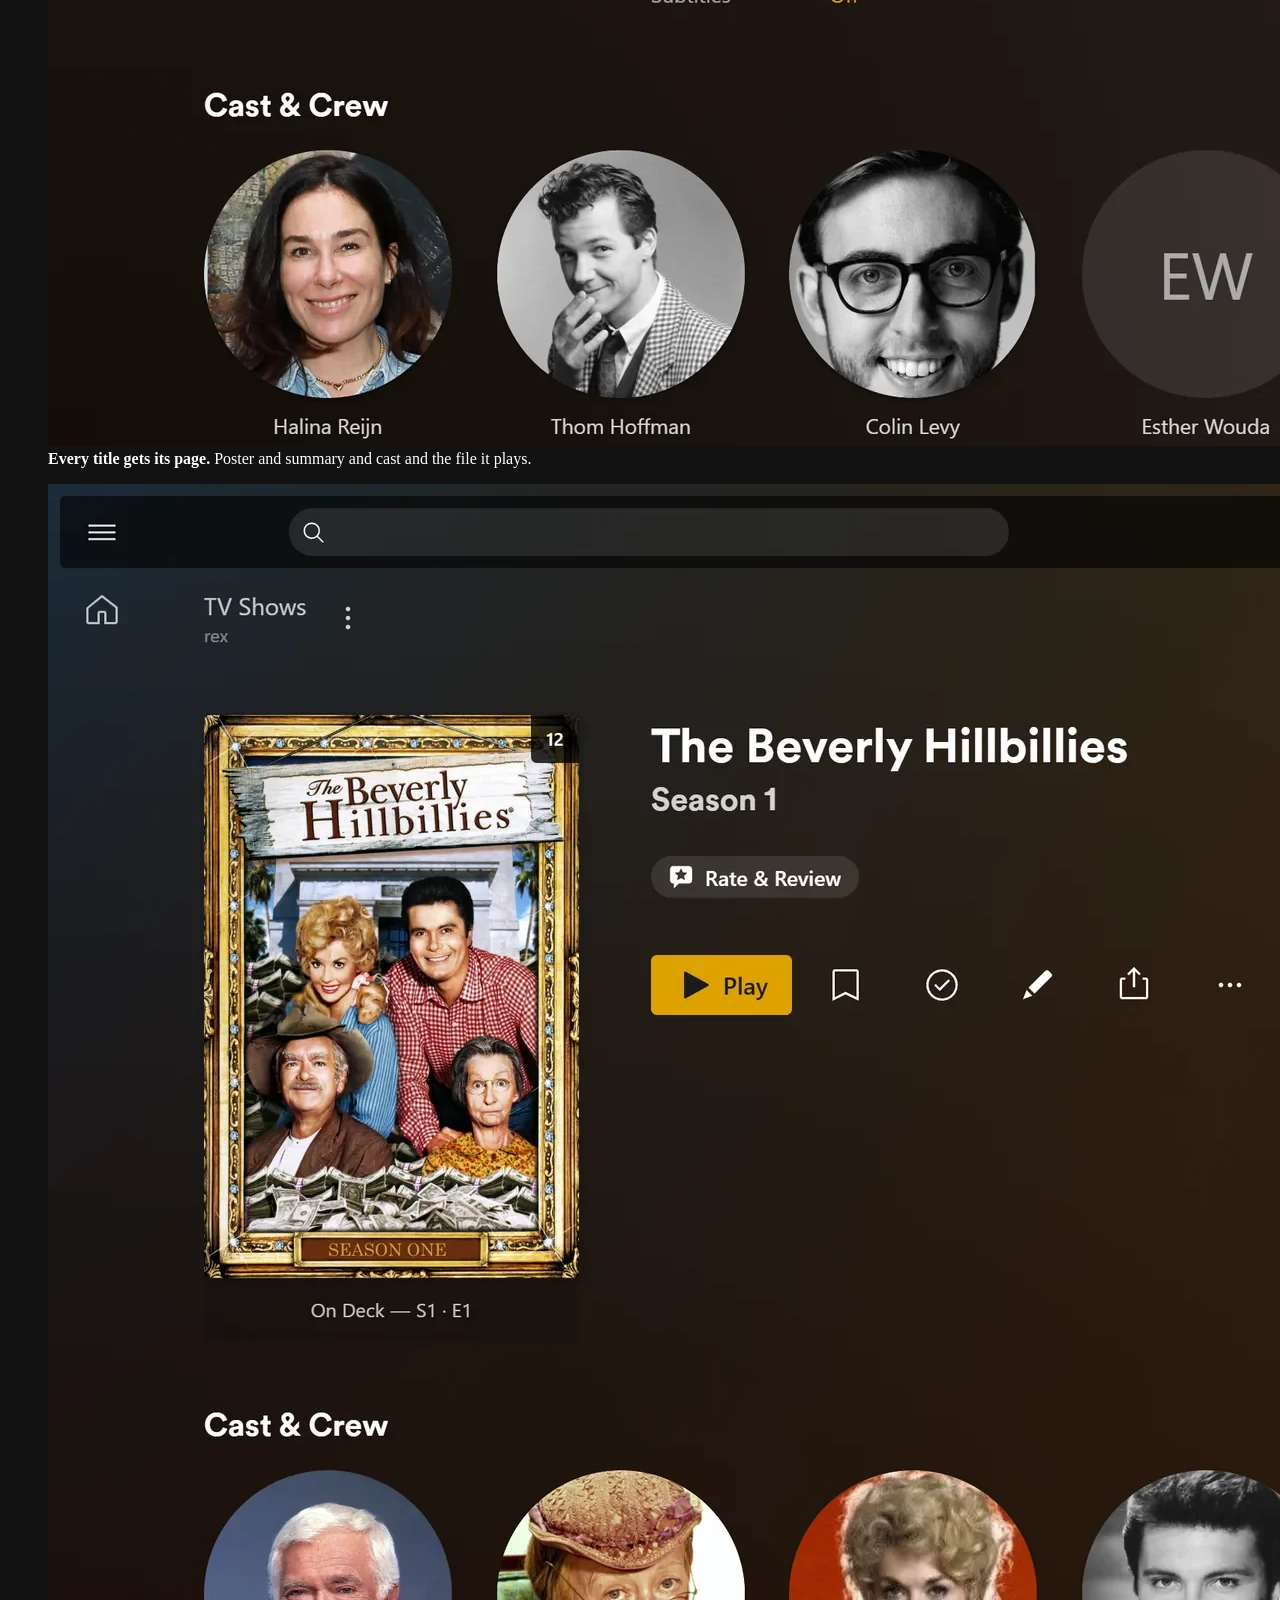
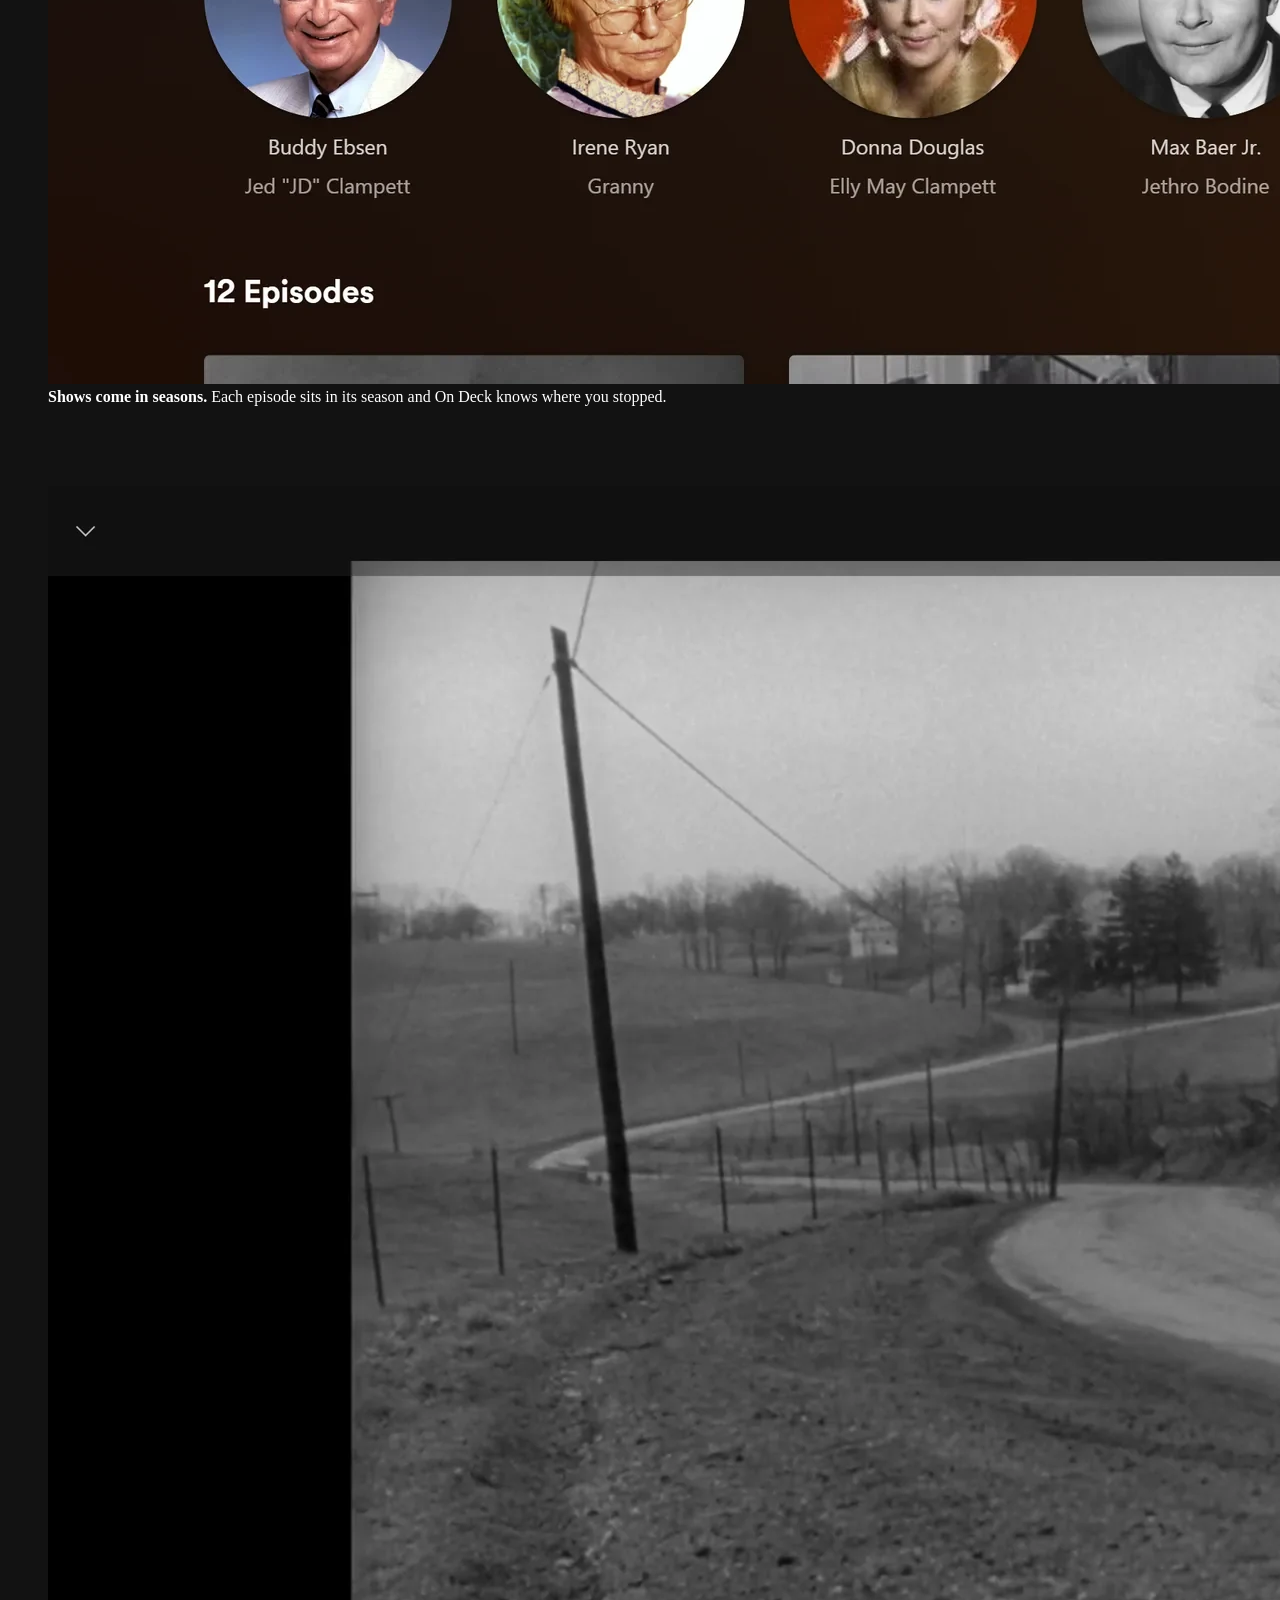
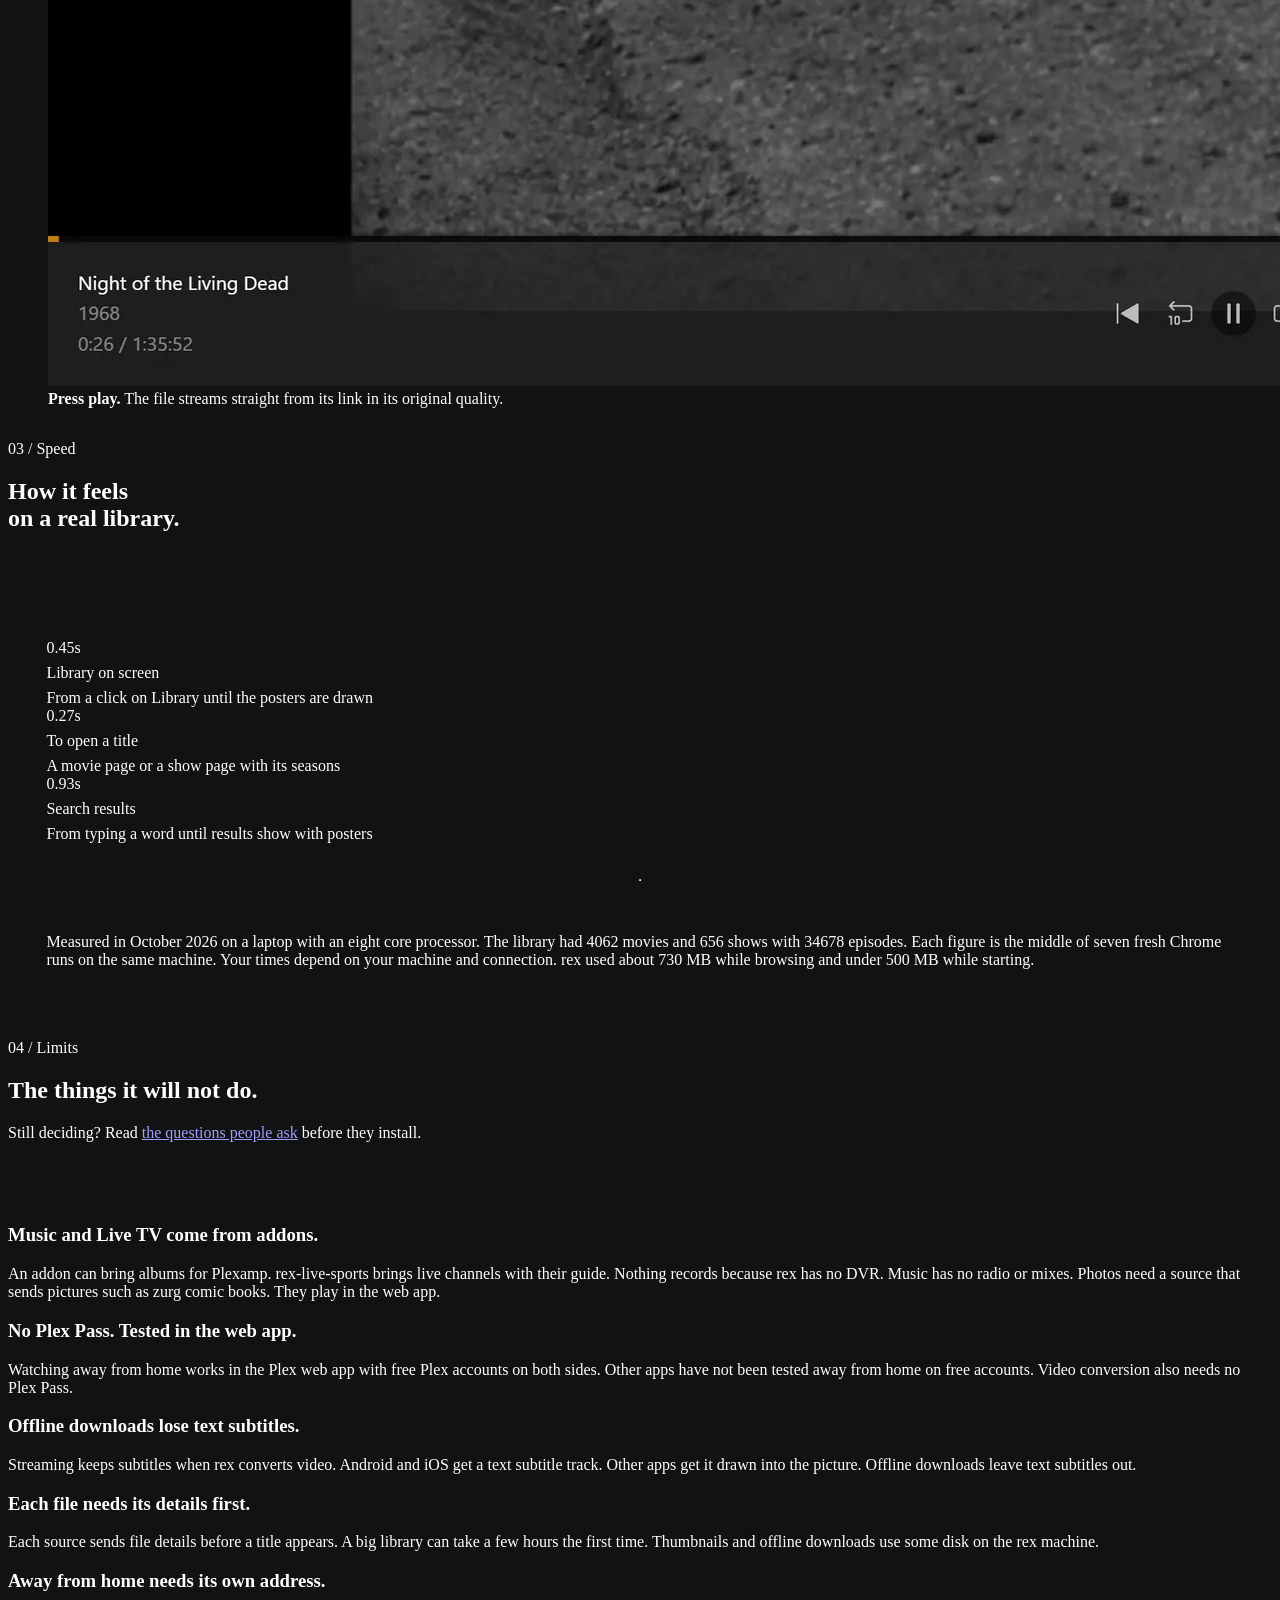
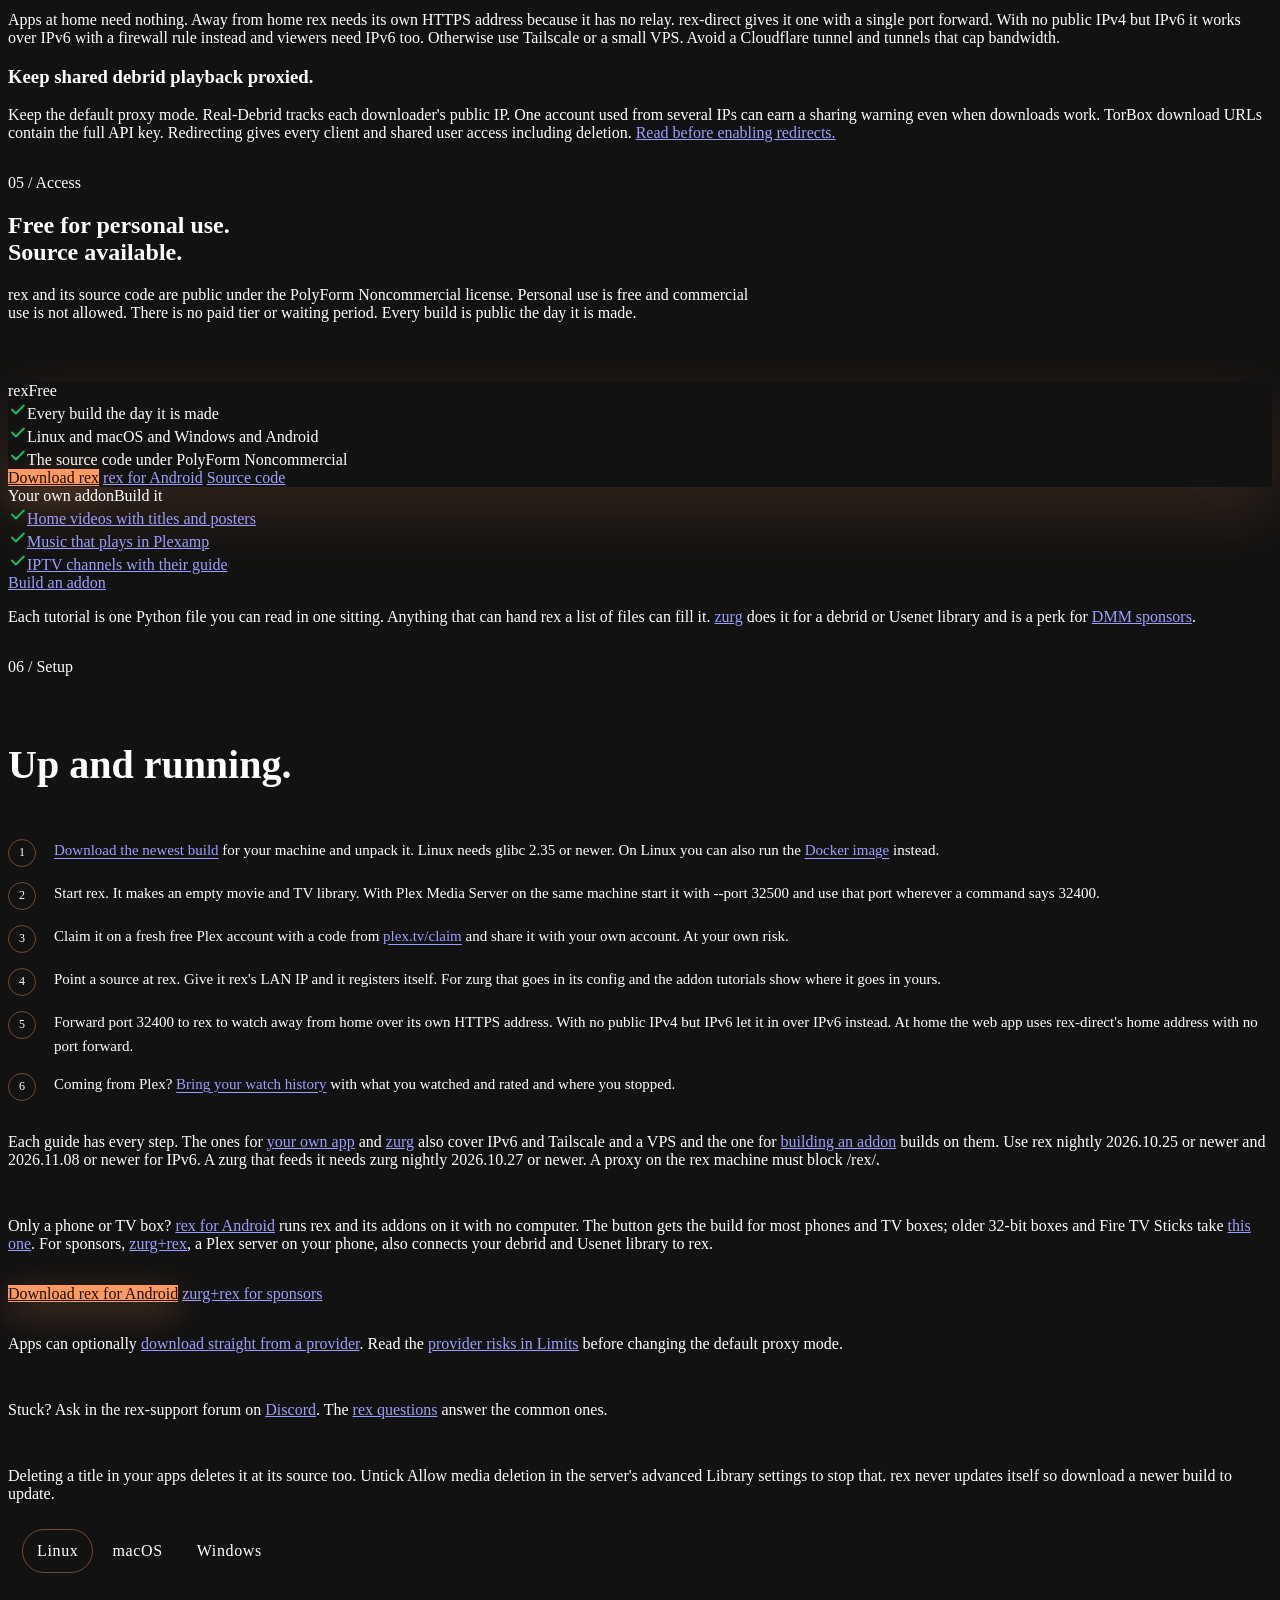
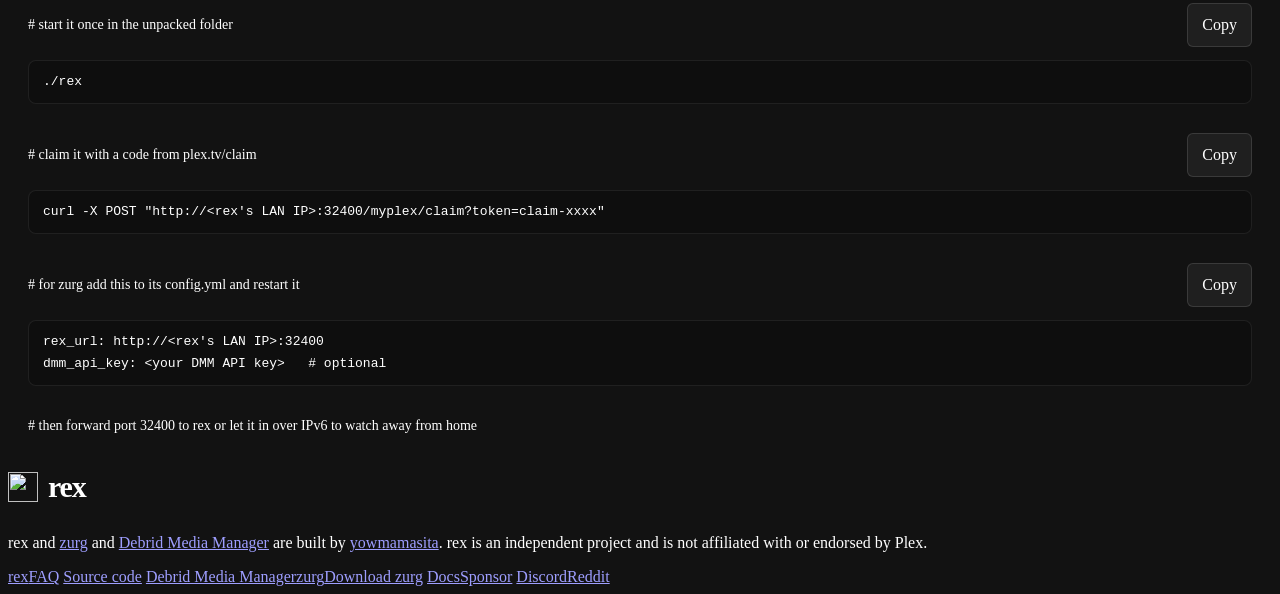
==== commit aba3e60d: "feat: download button for rex for Android in setup" ====
--- a/public/index.html
+++ b/public/index.html
@@ -264,7 +264,7 @@
           </div>
           <div class="plan-cta">
             <a class="btn btn-primary" href="https://github.com/debridmediamanager/rex/releases">Download rex</a>
-            <a class="btn btn-ghost" href="https://github.com/debridmediamanager/rex-android/releases/latest">rex for Android</a>
+            <a class="btn btn-ghost" href="https://notes.debridmediamanager.com/rex/android/#step-1-download-it">rex for Android</a>
             <a class="btn btn-ghost" href="https://github.com/debridmediamanager/rex">Source code</a>
           </div>
         </div>
@@ -299,7 +299,11 @@
           <li><span>Coming from Plex? <a href="https://notes.debridmediamanager.com/rex/import-watched/">Bring your watch history</a> with what you watched and rated and where you stopped.</span></li>
         </ol>
         <p class="note">Each guide has every step. The ones for <a href="https://notes.debridmediamanager.com/rex/any-source/">your own app</a> and <a href="https://notes.debridmediamanager.com/rex/with-zurg/">zurg</a> also cover IPv6 and Tailscale and a VPS and the one for <a href="https://notes.debridmediamanager.com/rex/addons/">building an addon</a> builds on them. Use rex nightly 2026.10.25 or newer and 2026.11.08 or newer for IPv6. A zurg that feeds it needs zurg nightly 2026.10.27 or newer. A proxy on the rex machine must block <span class="mono">/rex/</span>.</p>
-        <p class="note">Only a phone or TV box? <a href="https://github.com/debridmediamanager/rex-android">rex for Android</a> runs rex and its addons on it with no computer. <a href="https://zurg.debridmediamanager.com/android.html">zurg+rex</a> adds your debrid library or Usenet, a Plex server on your phone for DMM sponsors.</p>
+        <p class="note">Only a phone or TV box? <a href="https://notes.debridmediamanager.com/rex/android/">rex for Android</a> runs rex and its addons on it with no computer. The button gets the build for most phones and TV boxes; older 32-bit boxes and Fire TV Sticks take <a href="https://github.com/debridmediamanager/rex-android/releases/latest/download/rex-android-armeabi-v7a.apk">this one</a>. For sponsors, <a href="https://zurg.debridmediamanager.com/android.html">zurg+rex</a>, a Plex server on your phone, also connects your debrid and Usenet library to rex.</p>
+        <div class="plan-cta">
+          <a class="btn btn-primary" href="https://github.com/debridmediamanager/rex-android/releases/latest/download/rex-android-arm64-v8a.apk">Download rex for Android</a>
+          <a class="btn btn-ghost" href="https://zurg.debridmediamanager.com/android.html">zurg+rex for sponsors</a>
+        </div>
         <p class="note">Apps can optionally <a href="https://notes.debridmediamanager.com/rex/direct-download/">download straight from a provider</a>. Read the <a href="#redirect-risks">provider risks in Limits</a> before changing the default proxy mode.</p>
         <p class="note">Stuck? Ask in the rex-support forum on <a href="https://discord.com/invite/7u4YjMThXP">Discord</a>. The <a href="https://notes.debridmediamanager.com/rex/faq/">rex questions</a> answer the common ones.</p>
         <p class="note">Deleting a title in your apps deletes it at its source too. Untick Allow media deletion in the server's advanced Library settings to stop that. rex never updates itself so download a newer build to update.</p>
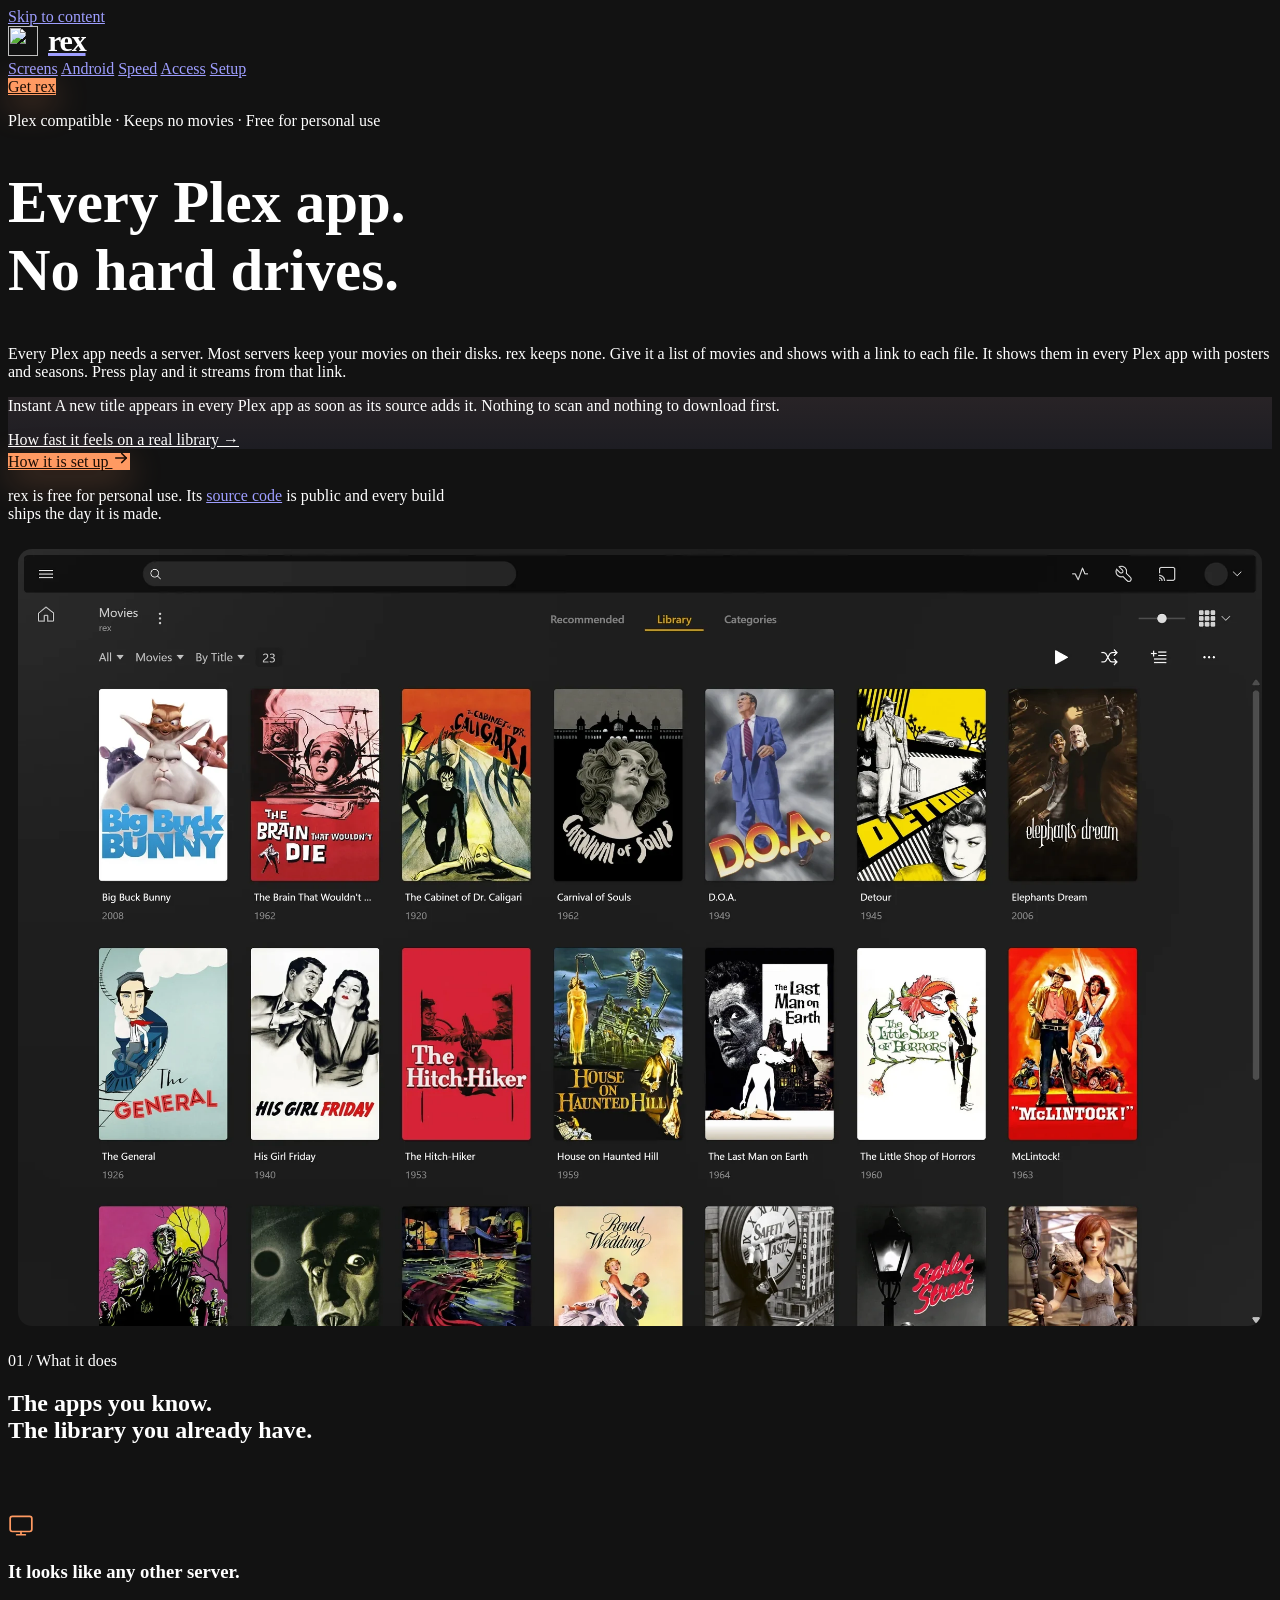
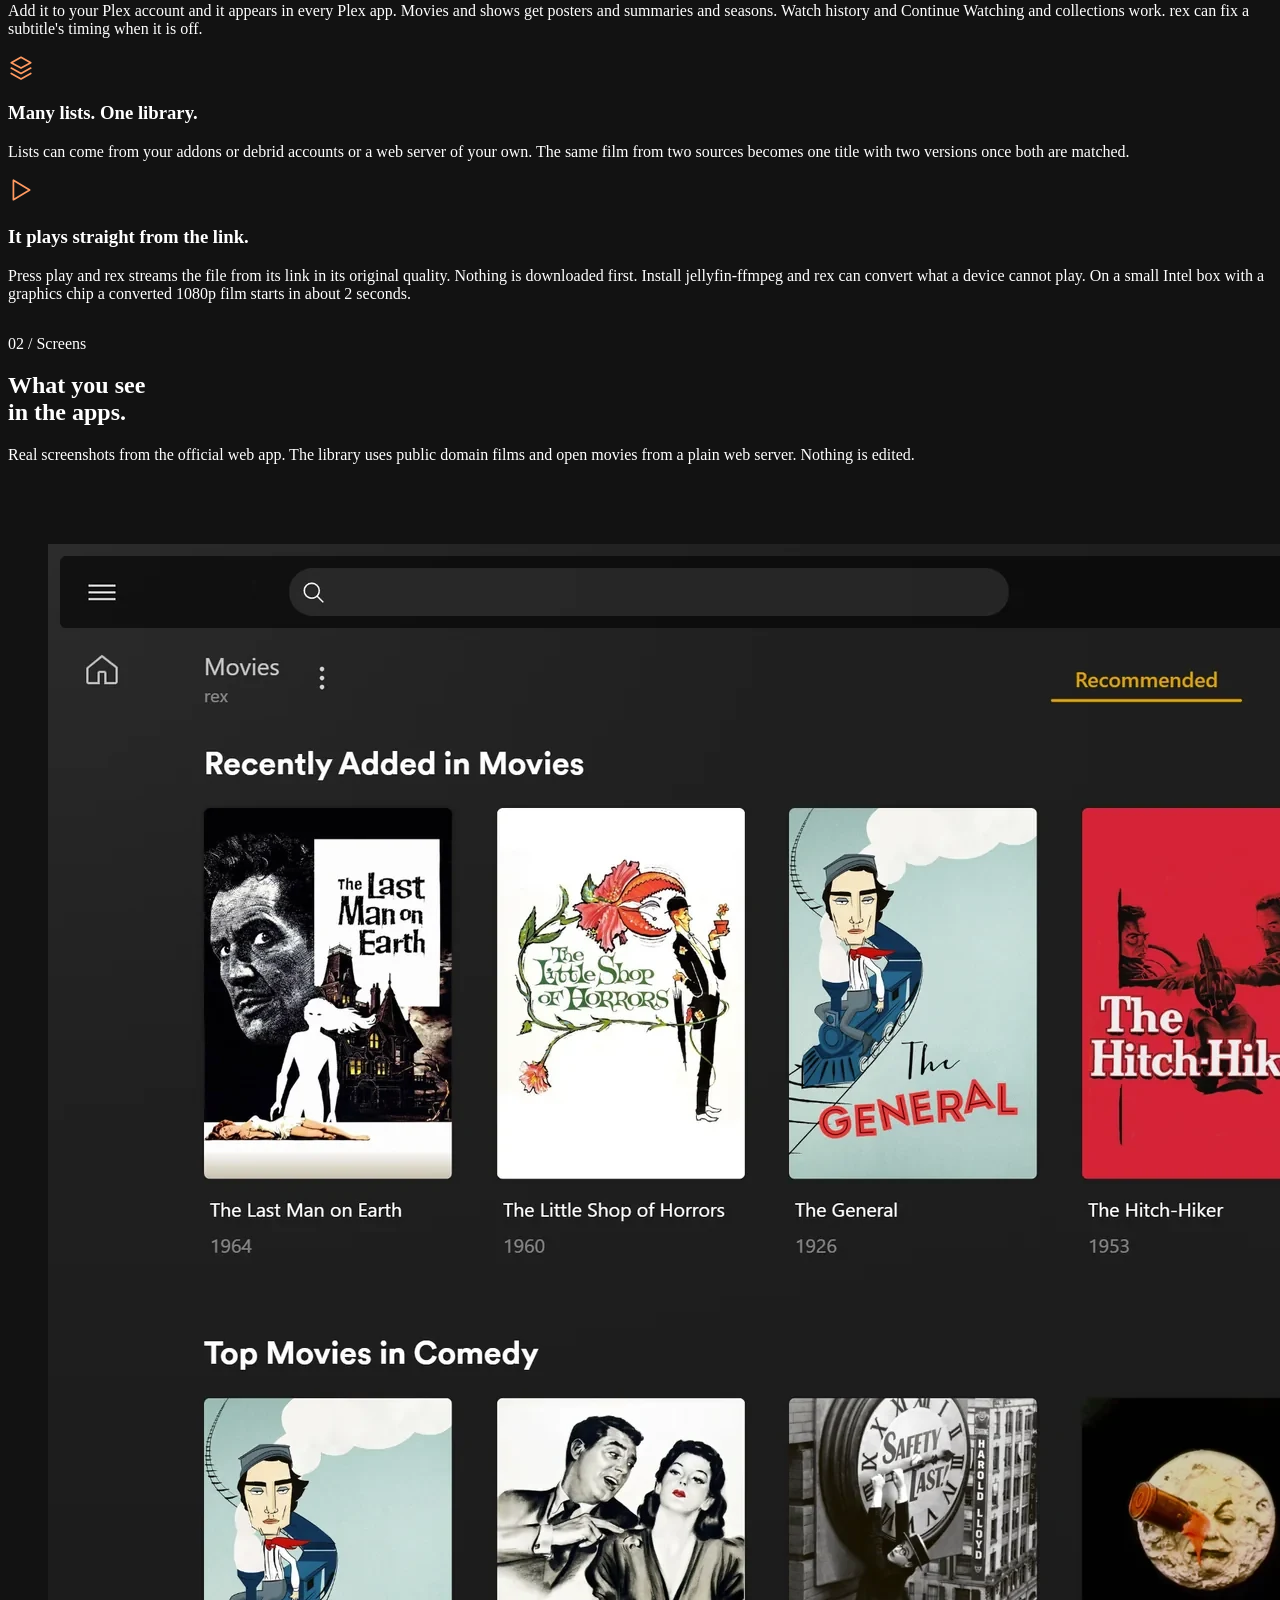
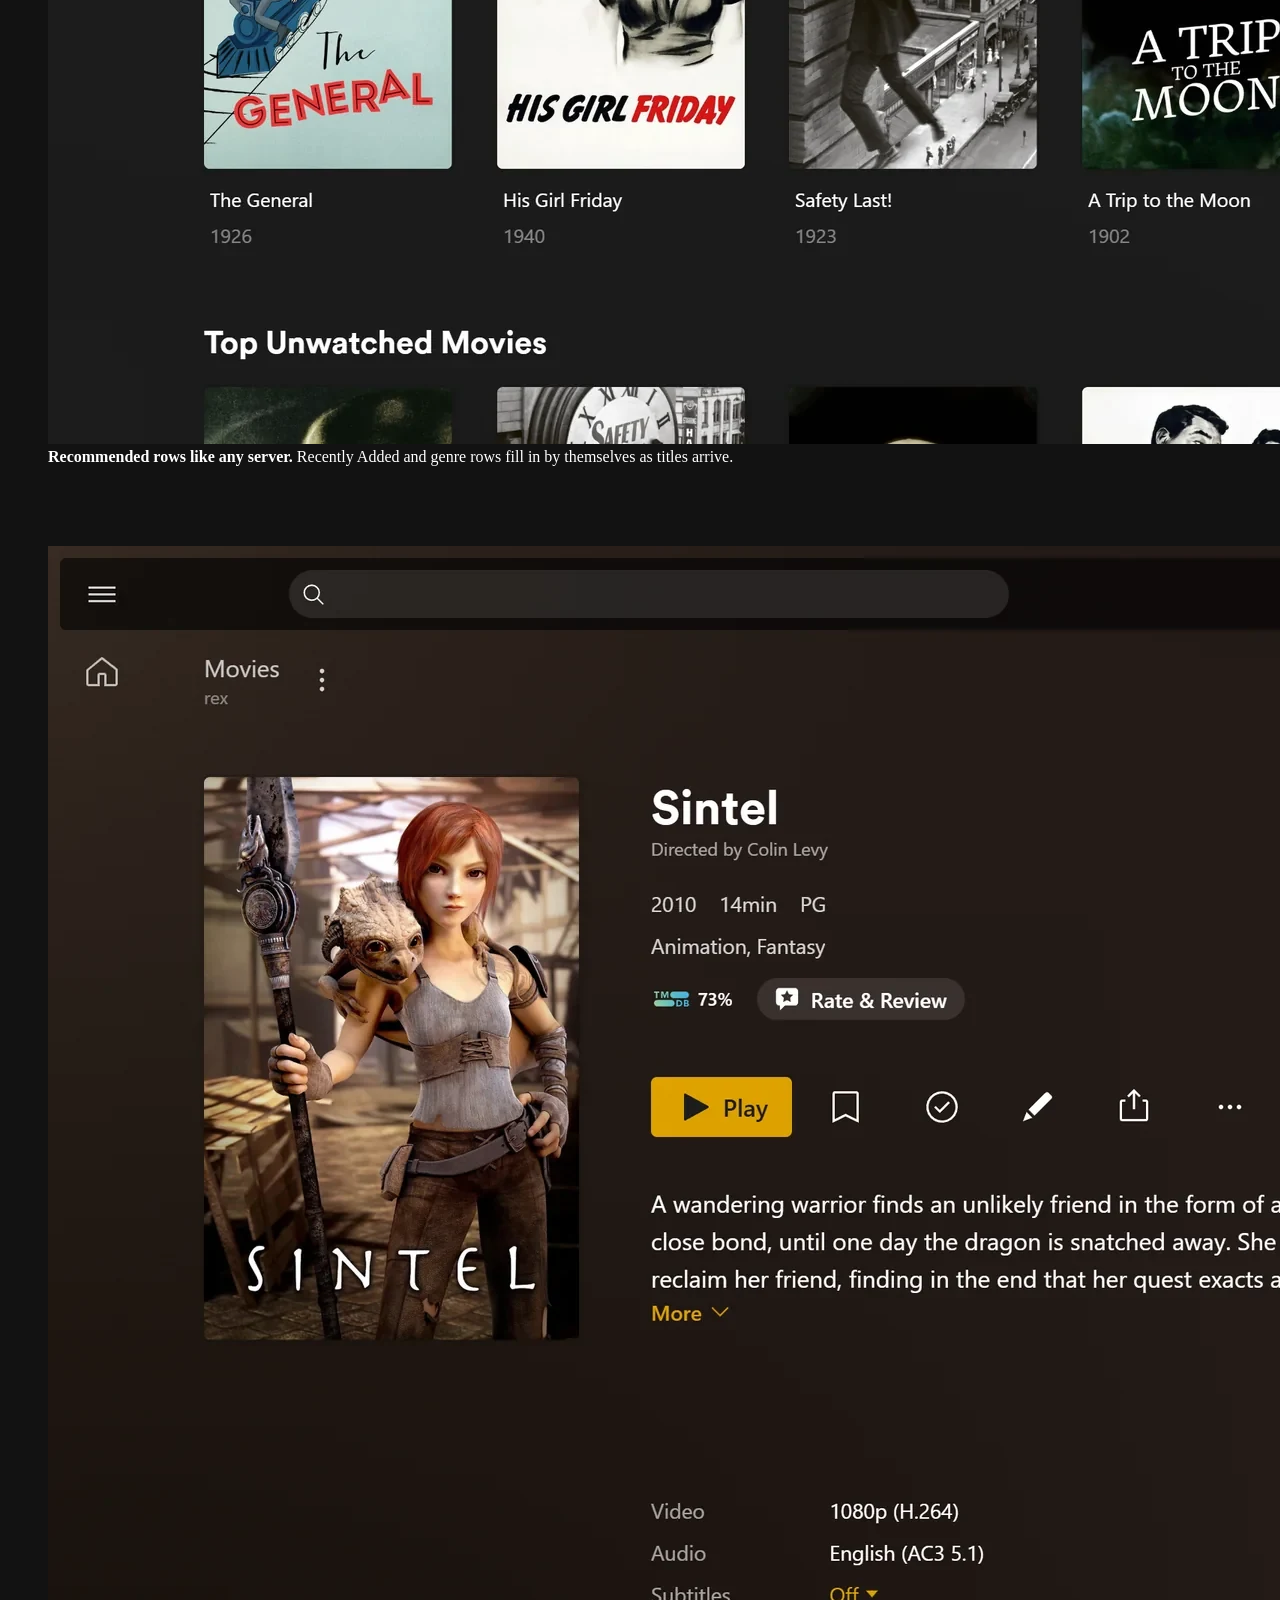
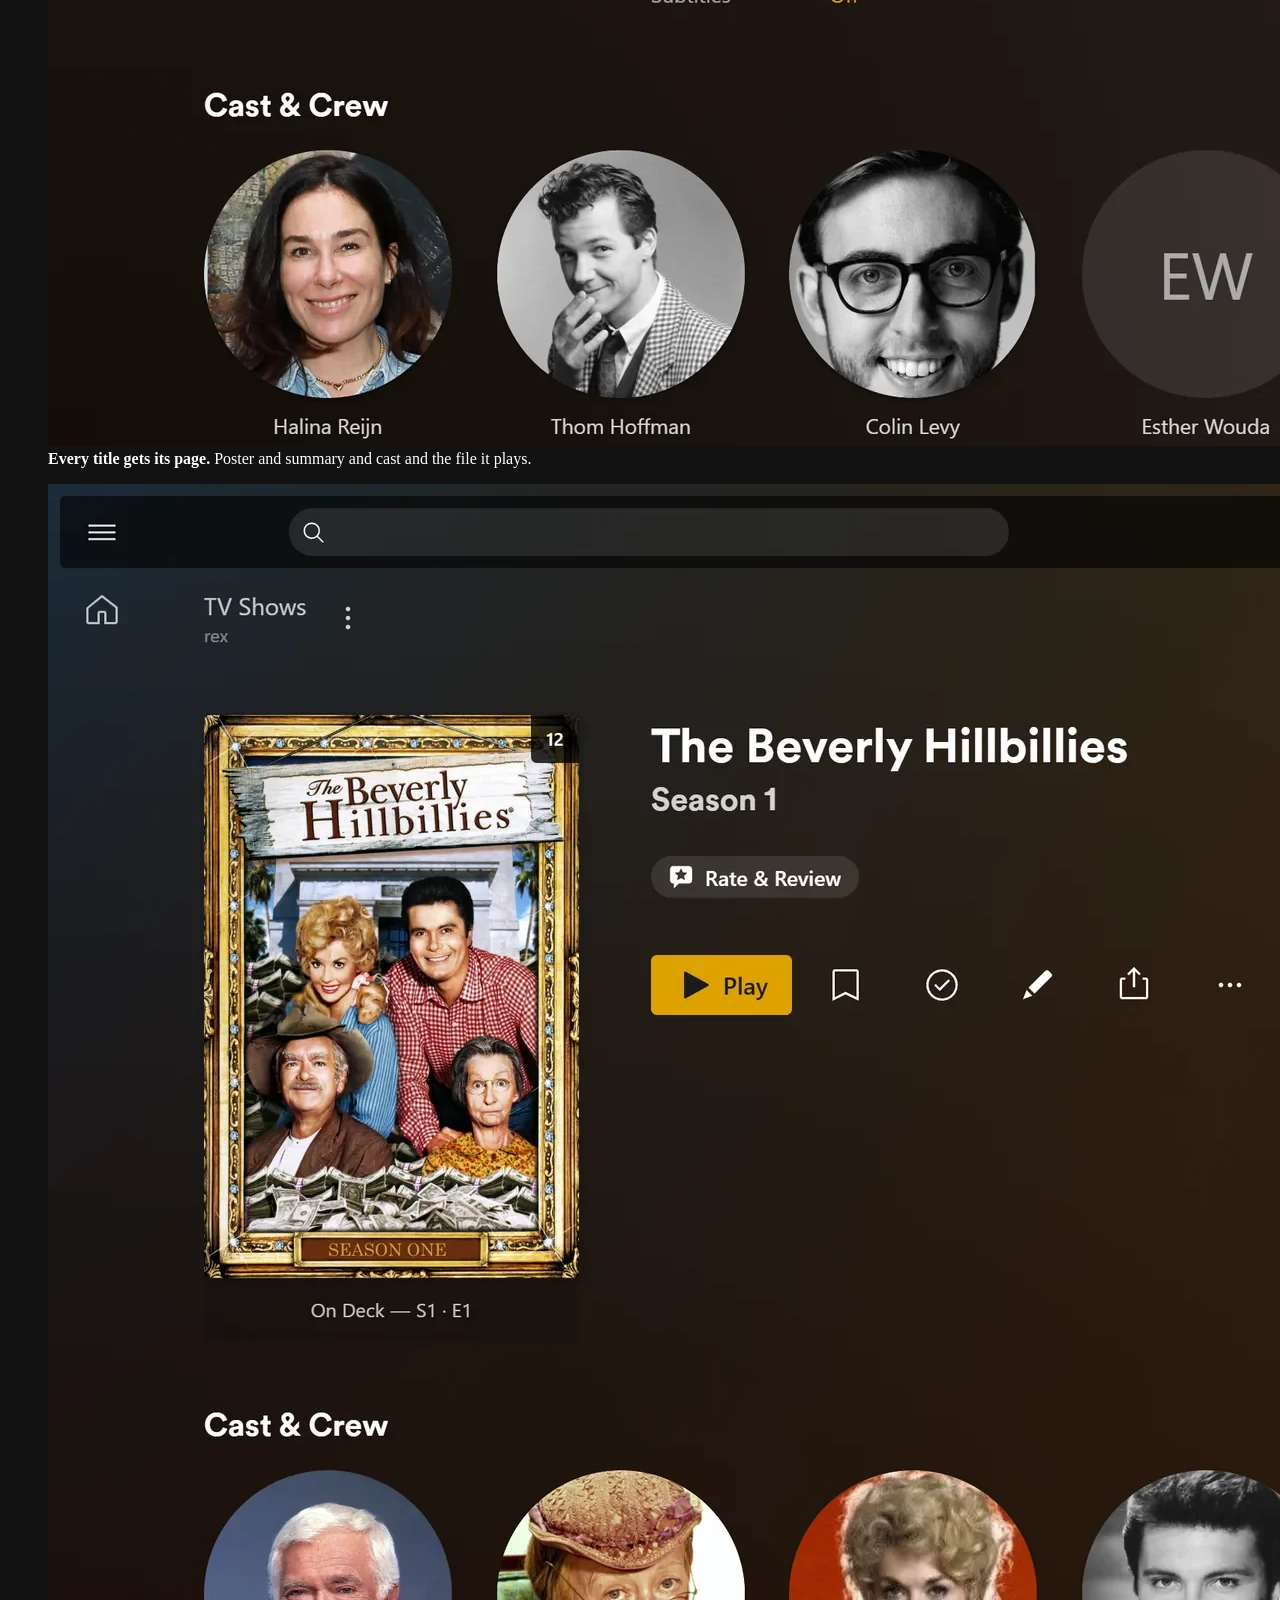
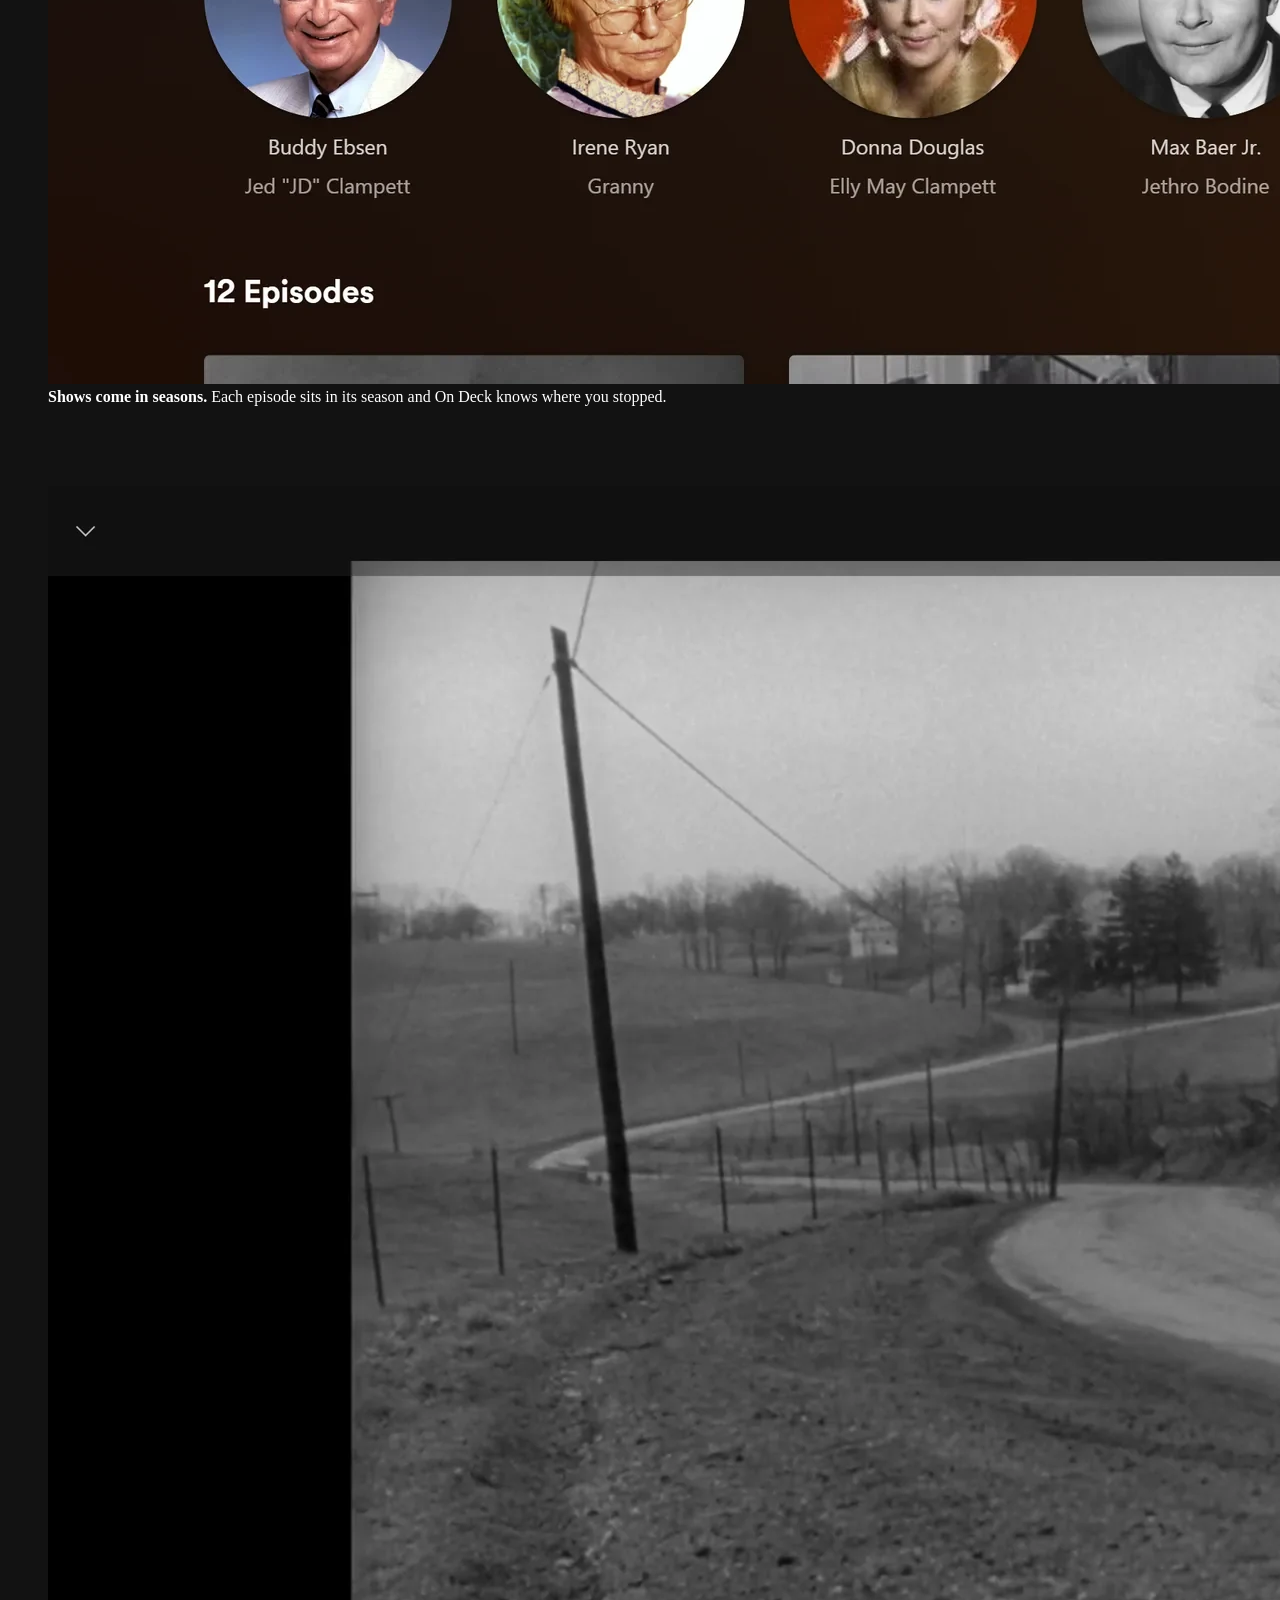
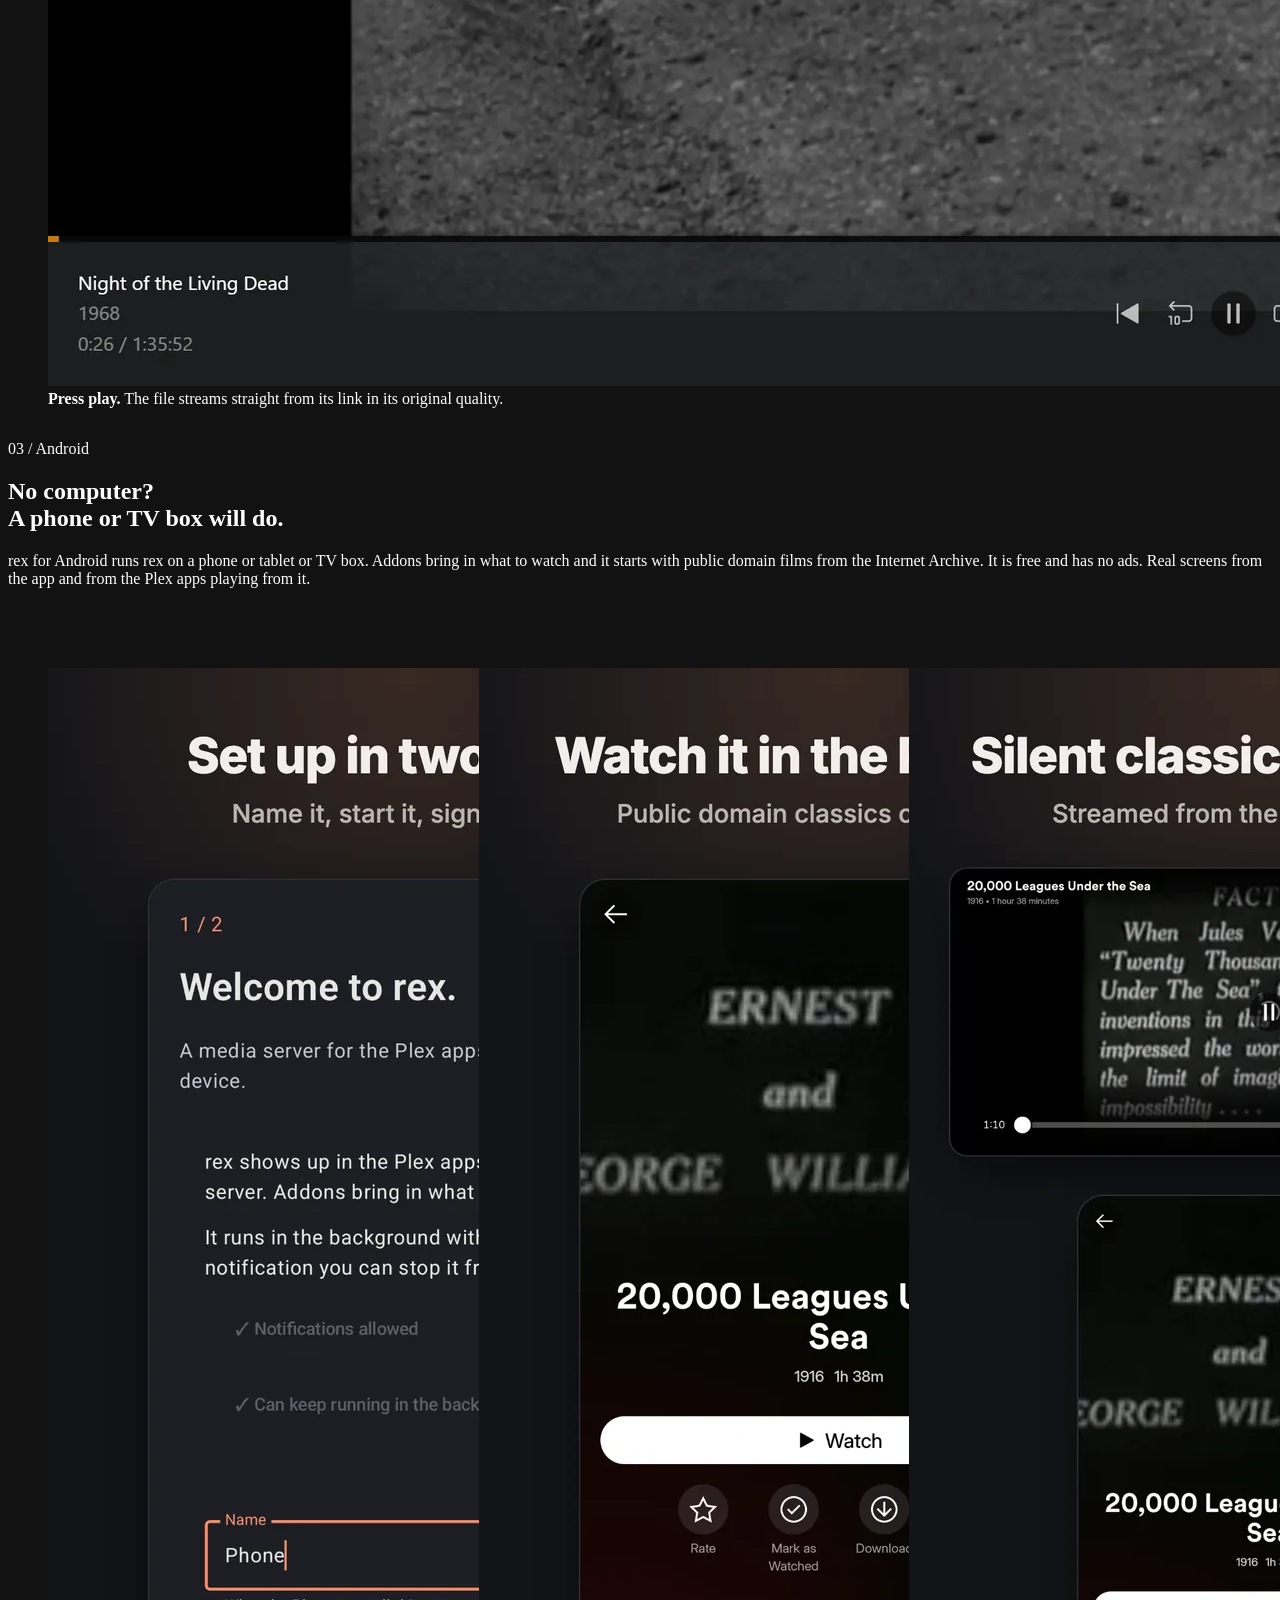
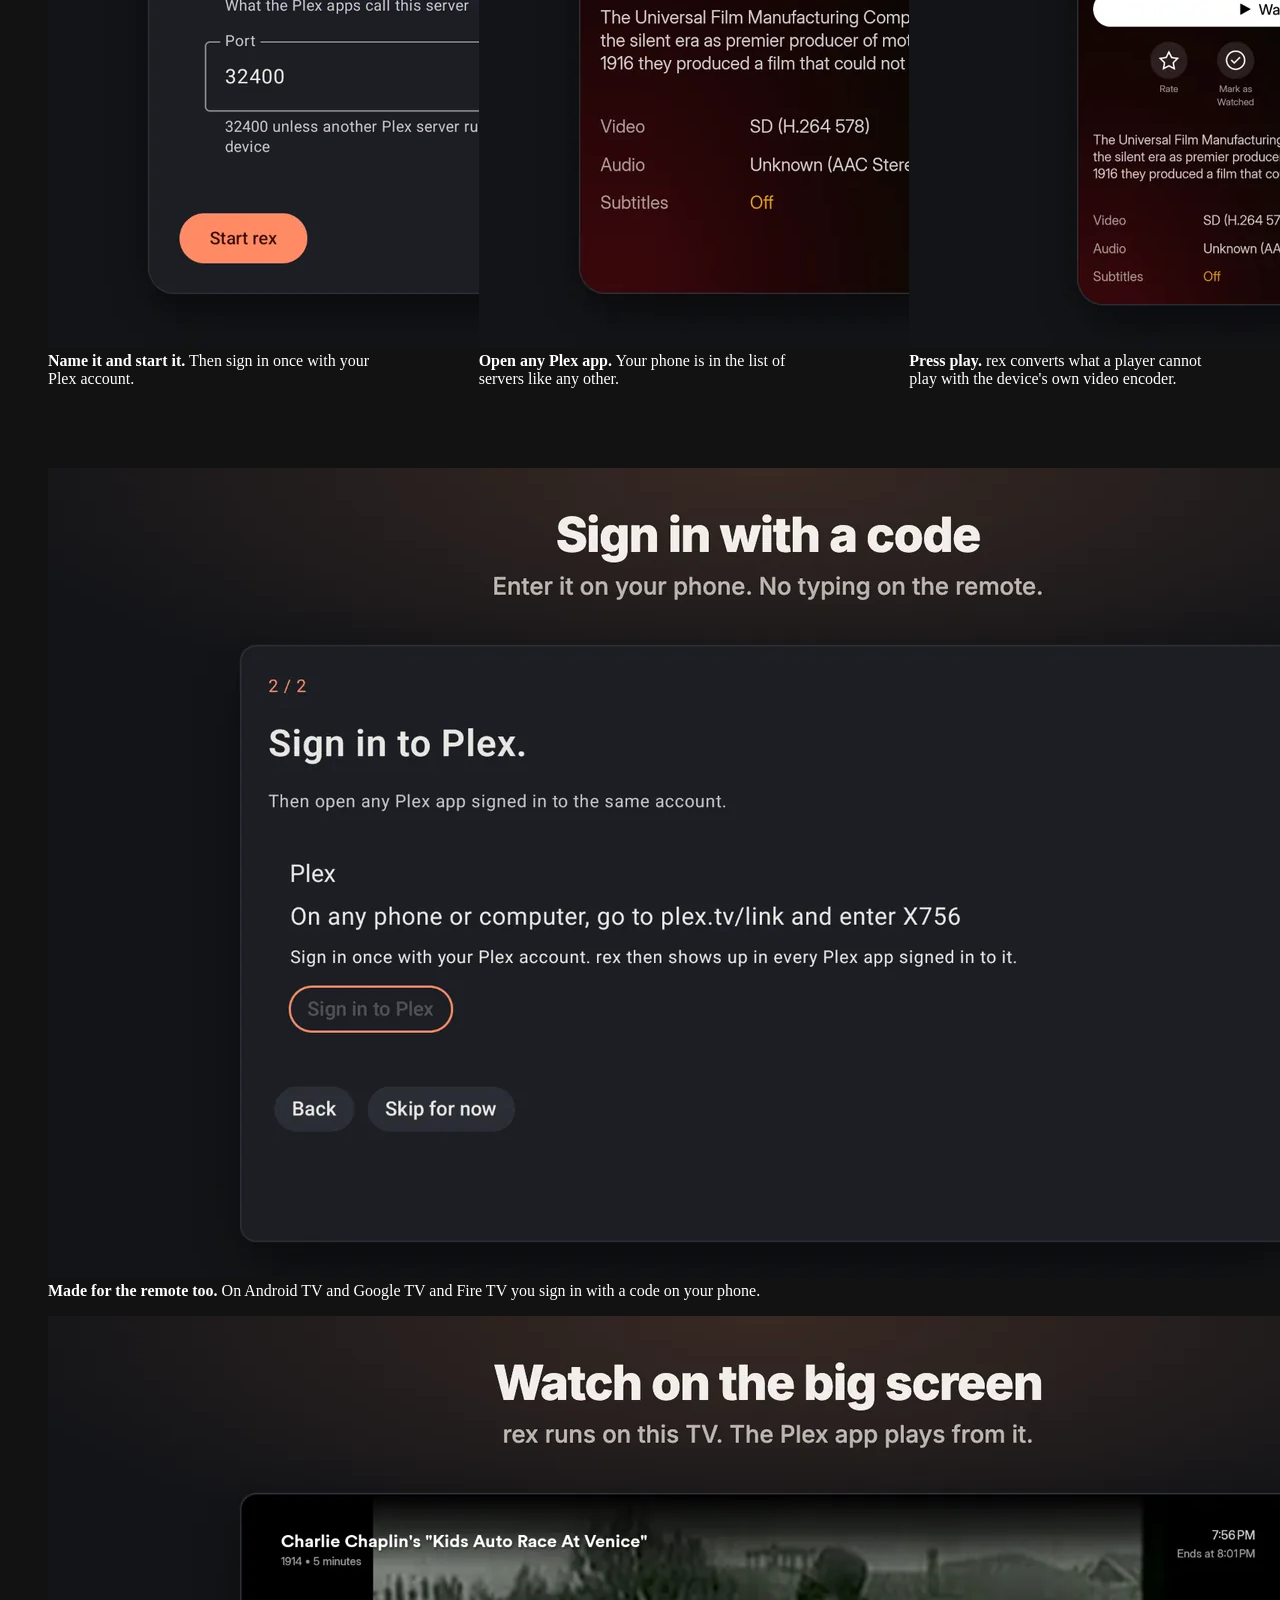
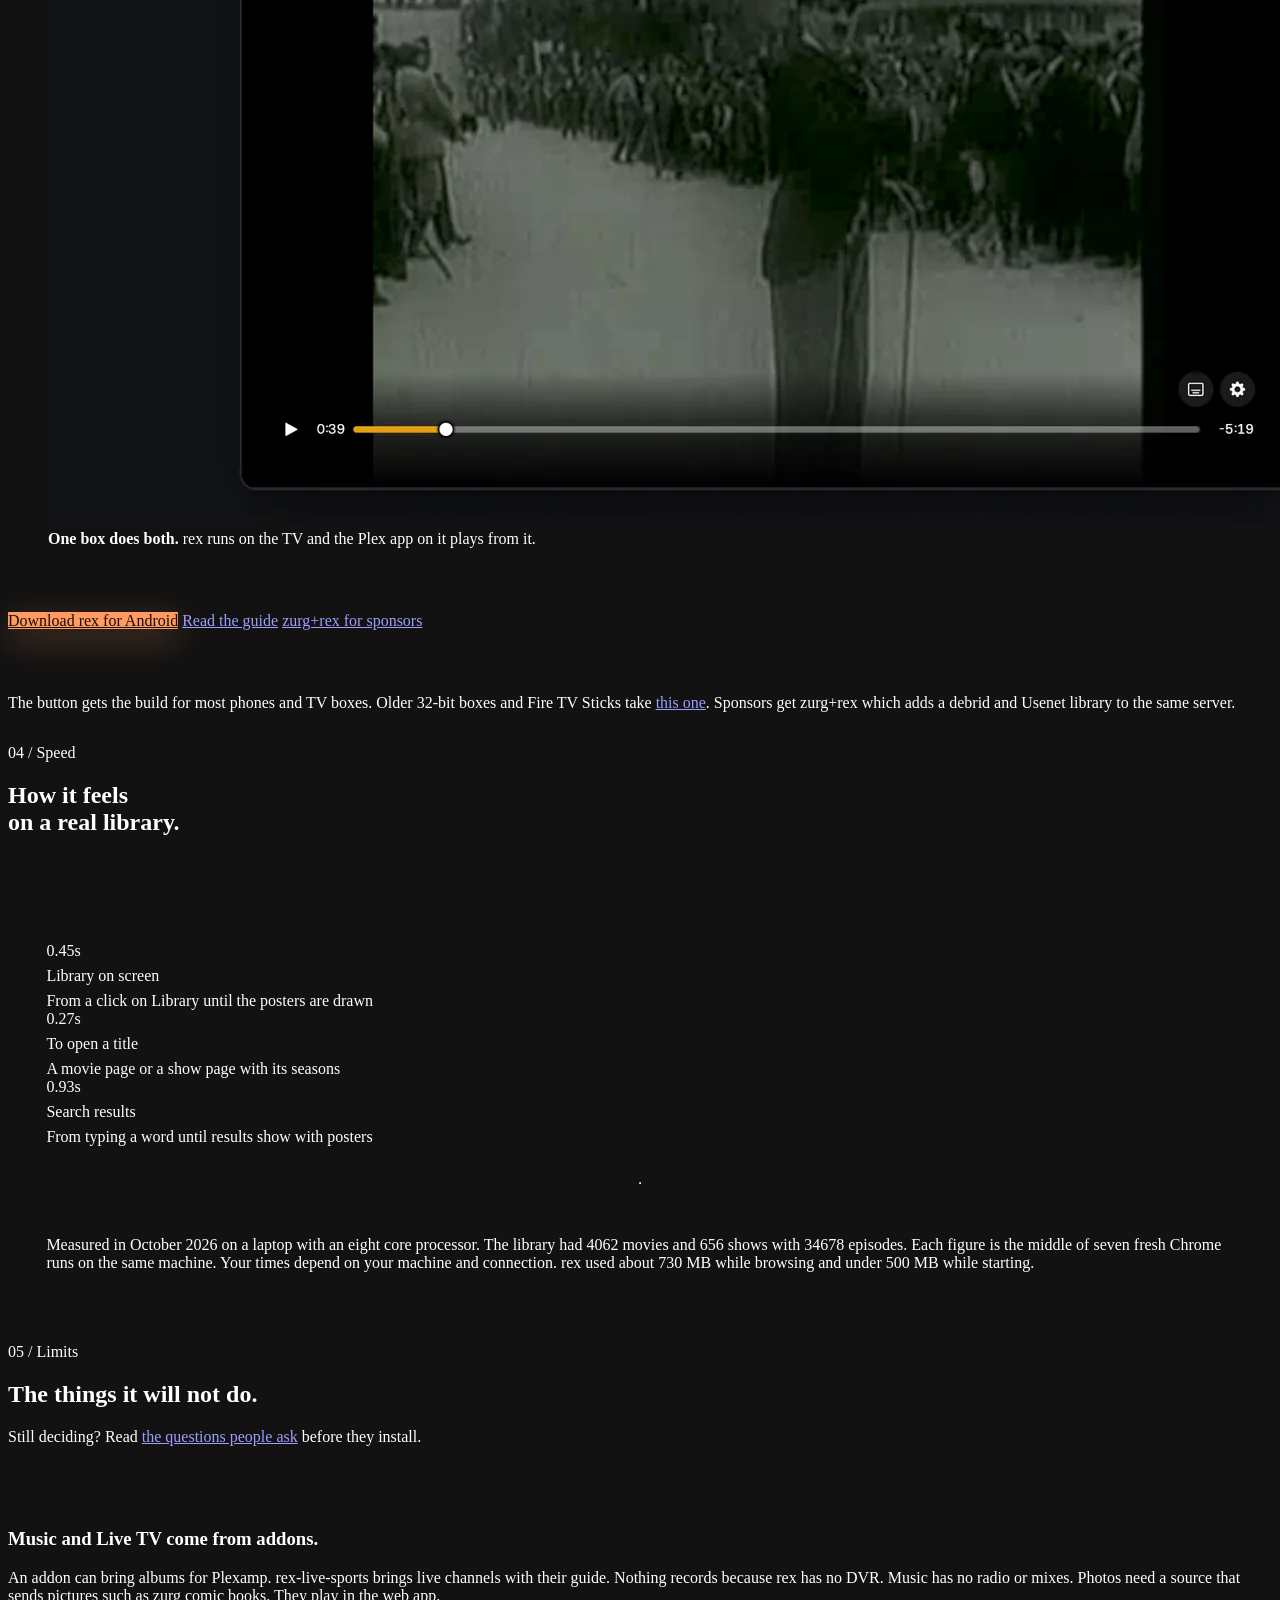
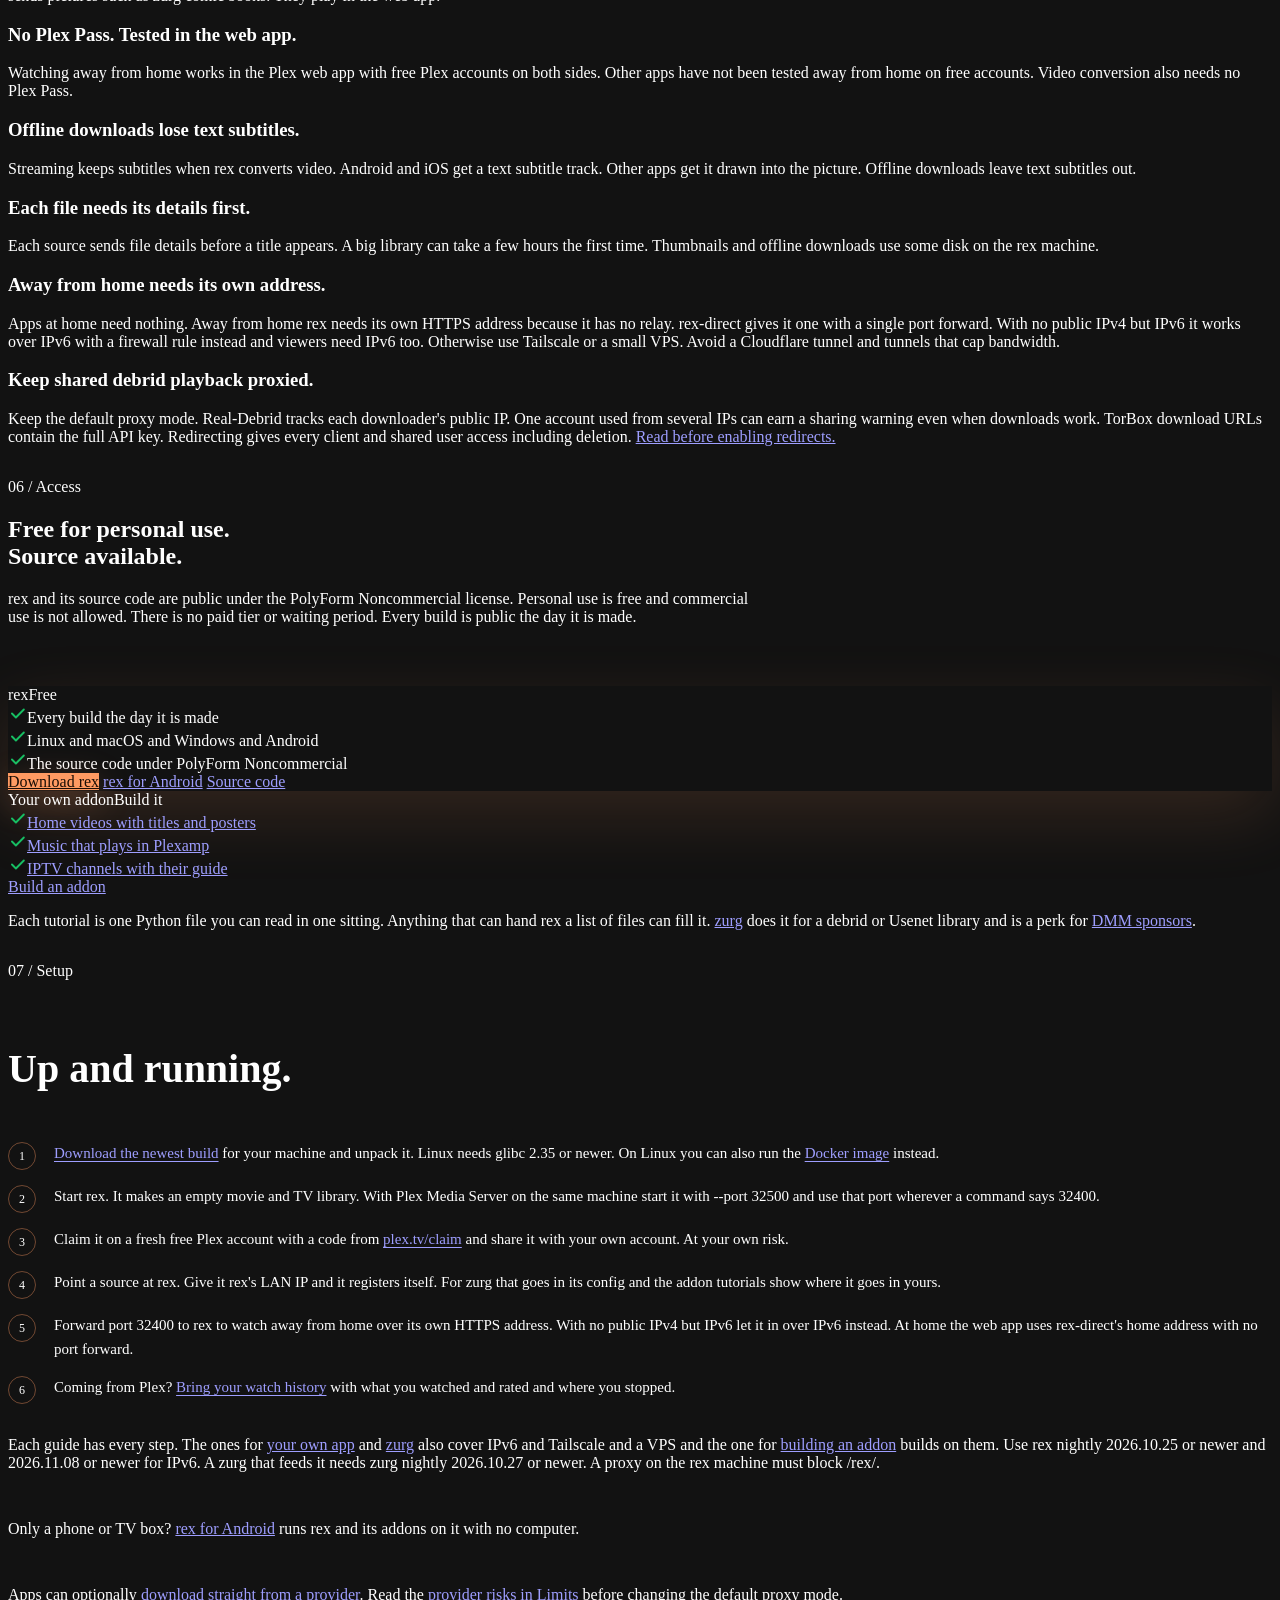
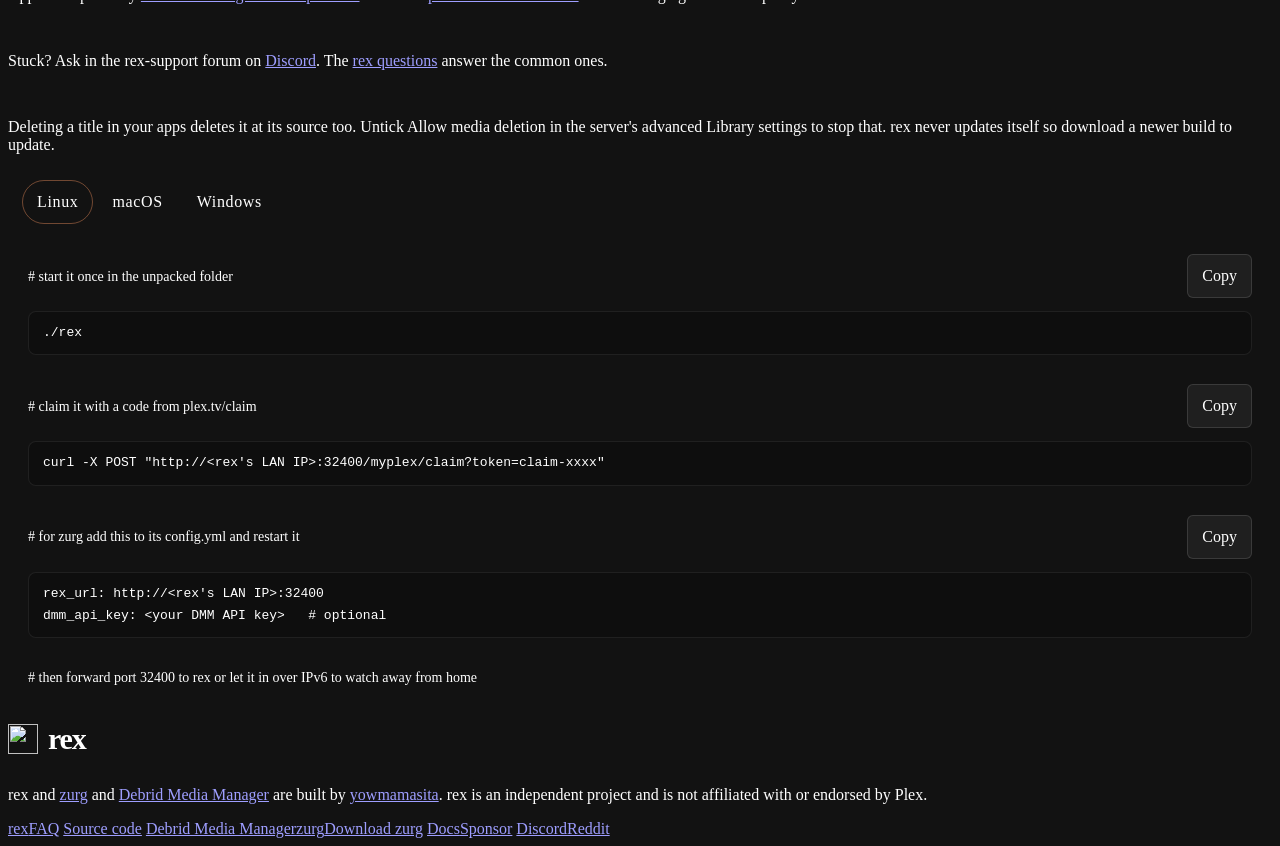
==== commit ffd329fe: "feat: a section for rex for Android with screens from a phone and a TV" ====
--- a/public/index.html
+++ b/public/index.html
@@ -80,6 +80,7 @@
     <a class="brand" href="/" aria-label="rex home" aria-current="page"><img src="/logo.svg" alt="" width="30" height="30"><span class="brand-word">rex</span></a>
     <nav class="nav-links" aria-label="Main navigation">
       <a href="#screens">Screens</a>
+      <a href="#android">Android</a>
       <a href="#speed">Speed</a>
       <a href="#access">Access</a>
       <a href="#setup">Setup</a>
@@ -178,11 +179,57 @@
     </div>
   </section>
 
+  <!-- ANDROID -->
+  <section id="android">
+    <div class="wrap" style="display:flex;flex-direction:column;gap:clamp(32px,4vw,48px)">
+      <div class="sec-head-split">
+        <div class="sec-head">
+          <p class="sec-label">03 / Android</p>
+          <h2>No computer?<br>A phone or TV box will do.</h2>
+        </div>
+        <p class="note">rex for Android runs rex on a phone or tablet or TV box. Addons bring in what to watch and it starts with public domain films from the Internet Archive. It is free and has no ads. Real screens from the app and from the Plex apps playing from it.</p>
+      </div>
+
+      <div style="display:grid;grid-template-columns:repeat(auto-fit,minmax(200px,1fr));gap:clamp(16px,2.4vw,28px)">
+        <figure class="shot-fig">
+          <img class="shot" src="android-setup.webp" width="720" height="1280" loading="lazy" alt="The first screen of rex for Android asking for a server name and a port">
+          <figcaption class="shot-cap"><b>Name it and start it.</b> Then sign in once with your Plex account.</figcaption>
+        </figure>
+        <figure class="shot-fig">
+          <img class="shot" src="android-film.webp" width="720" height="1280" loading="lazy" alt="A 1916 silent film from the Internet Archive on its page in the Plex app on a phone">
+          <figcaption class="shot-cap"><b>Open any Plex app.</b> Your phone is in the list of servers like any other.</figcaption>
+        </figure>
+        <figure class="shot-fig">
+          <img class="shot" src="android-playing.webp" width="720" height="1280" loading="lazy" alt="The same film playing in the Plex app on a phone">
+          <figcaption class="shot-cap"><b>Press play.</b> rex converts what a player cannot play with the device's own video encoder.</figcaption>
+        </figure>
+      </div>
+
+      <div class="g2">
+        <figure class="shot-fig">
+          <img class="shot" src="android-tv-signin.webp" width="1440" height="810" loading="lazy" alt="rex for Android on a TV showing a code to enter at plex.tv/link">
+          <figcaption class="shot-cap"><b>Made for the remote too.</b> On Android TV and Google TV and Fire TV you sign in with a code on your phone.</figcaption>
+        </figure>
+        <figure class="shot-fig">
+          <img class="shot" src="android-tv-playing.webp" width="1440" height="810" loading="lazy" alt="The Plex app on a TV playing a 1914 Chaplin short from rex on the same TV">
+          <figcaption class="shot-cap"><b>One box does both.</b> rex runs on the TV and the Plex app on it plays from it.</figcaption>
+        </figure>
+      </div>
+
+      <div class="plan-cta">
+        <a class="btn btn-primary" href="https://github.com/debridmediamanager/rex-android/releases/latest/download/rex-android-arm64-v8a.apk">Download rex for Android</a>
+        <a class="btn btn-ghost" href="https://notes.debridmediamanager.com/rex/android/">Read the guide</a>
+        <a class="btn btn-ghost" href="https://zurg.debridmediamanager.com/android.html">zurg+rex for sponsors</a>
+      </div>
+      <p class="note">The button gets the build for most phones and TV boxes. Older 32-bit boxes and Fire TV Sticks take <a href="https://github.com/debridmediamanager/rex-android/releases/latest/download/rex-android-armeabi-v7a.apk">this one</a>. Sponsors get zurg+rex which adds a debrid and Usenet library to the same server.</p>
+    </div>
+  </section>
+
   <!-- SPEED -->
   <section id="speed">
     <div class="wrap" style="display:flex;flex-direction:column;gap:clamp(32px,4vw,48px)">
       <div class="sec-head">
-        <p class="sec-label">03 / Speed</p>
+        <p class="sec-label">04 / Speed</p>
         <h2>How it feels<br>on a real library.</h2>
       </div>
       <div class="glass" style="padding:clamp(28px,3vw,40px) clamp(24px,3vw,44px);display:flex;flex-direction:column;gap:28px">
@@ -213,7 +260,7 @@
   <section id="limits">
     <div class="wrap" style="display:flex;flex-direction:column;gap:clamp(32px,4vw,48px)">
       <div class="sec-head">
-        <p class="sec-label">04 / Limits</p>
+        <p class="sec-label">05 / Limits</p>
         <h2>The things it will not do.</h2>
         <p class="lede">Still deciding? Read <a href="https://notes.debridmediamanager.com/rex/faq/">the questions people ask</a> before they install.</p>
       </div>
@@ -250,7 +297,7 @@
   <section id="access">
     <div class="wrap" style="display:flex;flex-direction:column;gap:clamp(32px,4vw,44px)">
       <div class="sec-head" style="max-width:760px">
-        <p class="sec-label">05 / Access</p>
+        <p class="sec-label">06 / Access</p>
         <h2>Free for personal use.<br>Source available.</h2>
         <p class="lede">rex and its source code are public under the PolyForm Noncommercial license. Personal use is free and commercial use is not allowed. There is no paid tier or waiting period. Every build is public the day it is made.</p>
       </div>
@@ -288,7 +335,7 @@
   <section id="setup">
     <div class="wrap qs">
       <div style="display:flex;flex-direction:column;gap:16px">
-        <p class="sec-label">06 / Setup</p>
+        <p class="sec-label">07 / Setup</p>
         <h2 style="font-size:clamp(26px,3.4vw,40px)">Up and running.</h2>
         <ol class="steps">
           <li><span><a href="https://github.com/debridmediamanager/rex/releases">Download the newest build</a> for your machine and unpack it. Linux needs glibc 2.35 or newer. On Linux you can also run the <a href="https://notes.debridmediamanager.com/rex/any-source/#run-rex-in-docker">Docker image</a> instead.</span></li>
@@ -299,11 +346,7 @@
           <li><span>Coming from Plex? <a href="https://notes.debridmediamanager.com/rex/import-watched/">Bring your watch history</a> with what you watched and rated and where you stopped.</span></li>
         </ol>
         <p class="note">Each guide has every step. The ones for <a href="https://notes.debridmediamanager.com/rex/any-source/">your own app</a> and <a href="https://notes.debridmediamanager.com/rex/with-zurg/">zurg</a> also cover IPv6 and Tailscale and a VPS and the one for <a href="https://notes.debridmediamanager.com/rex/addons/">building an addon</a> builds on them. Use rex nightly 2026.10.25 or newer and 2026.11.08 or newer for IPv6. A zurg that feeds it needs zurg nightly 2026.10.27 or newer. A proxy on the rex machine must block <span class="mono">/rex/</span>.</p>
-        <p class="note">Only a phone or TV box? <a href="https://notes.debridmediamanager.com/rex/android/">rex for Android</a> runs rex and its addons on it with no computer. The button gets the build for most phones and TV boxes; older 32-bit boxes and Fire TV Sticks take <a href="https://github.com/debridmediamanager/rex-android/releases/latest/download/rex-android-armeabi-v7a.apk">this one</a>. For sponsors, <a href="https://zurg.debridmediamanager.com/android.html">zurg+rex</a>, a Plex server on your phone, also connects your debrid and Usenet library to rex.</p>
-        <div class="plan-cta">
-          <a class="btn btn-primary" href="https://github.com/debridmediamanager/rex-android/releases/latest/download/rex-android-arm64-v8a.apk">Download rex for Android</a>
-          <a class="btn btn-ghost" href="https://zurg.debridmediamanager.com/android.html">zurg+rex for sponsors</a>
-        </div>
+        <p class="note">Only a phone or TV box? <a href="#android">rex for Android</a> runs rex and its addons on it with no computer.</p>
         <p class="note">Apps can optionally <a href="https://notes.debridmediamanager.com/rex/direct-download/">download straight from a provider</a>. Read the <a href="#redirect-risks">provider risks in Limits</a> before changing the default proxy mode.</p>
         <p class="note">Stuck? Ask in the rex-support forum on <a href="https://discord.com/invite/7u4YjMThXP">Discord</a>. The <a href="https://notes.debridmediamanager.com/rex/faq/">rex questions</a> answer the common ones.</p>
         <p class="note">Deleting a title in your apps deletes it at its source too. Untick Allow media deletion in the server's advanced Library settings to stop that. rex never updates itself so download a newer build to update.</p>
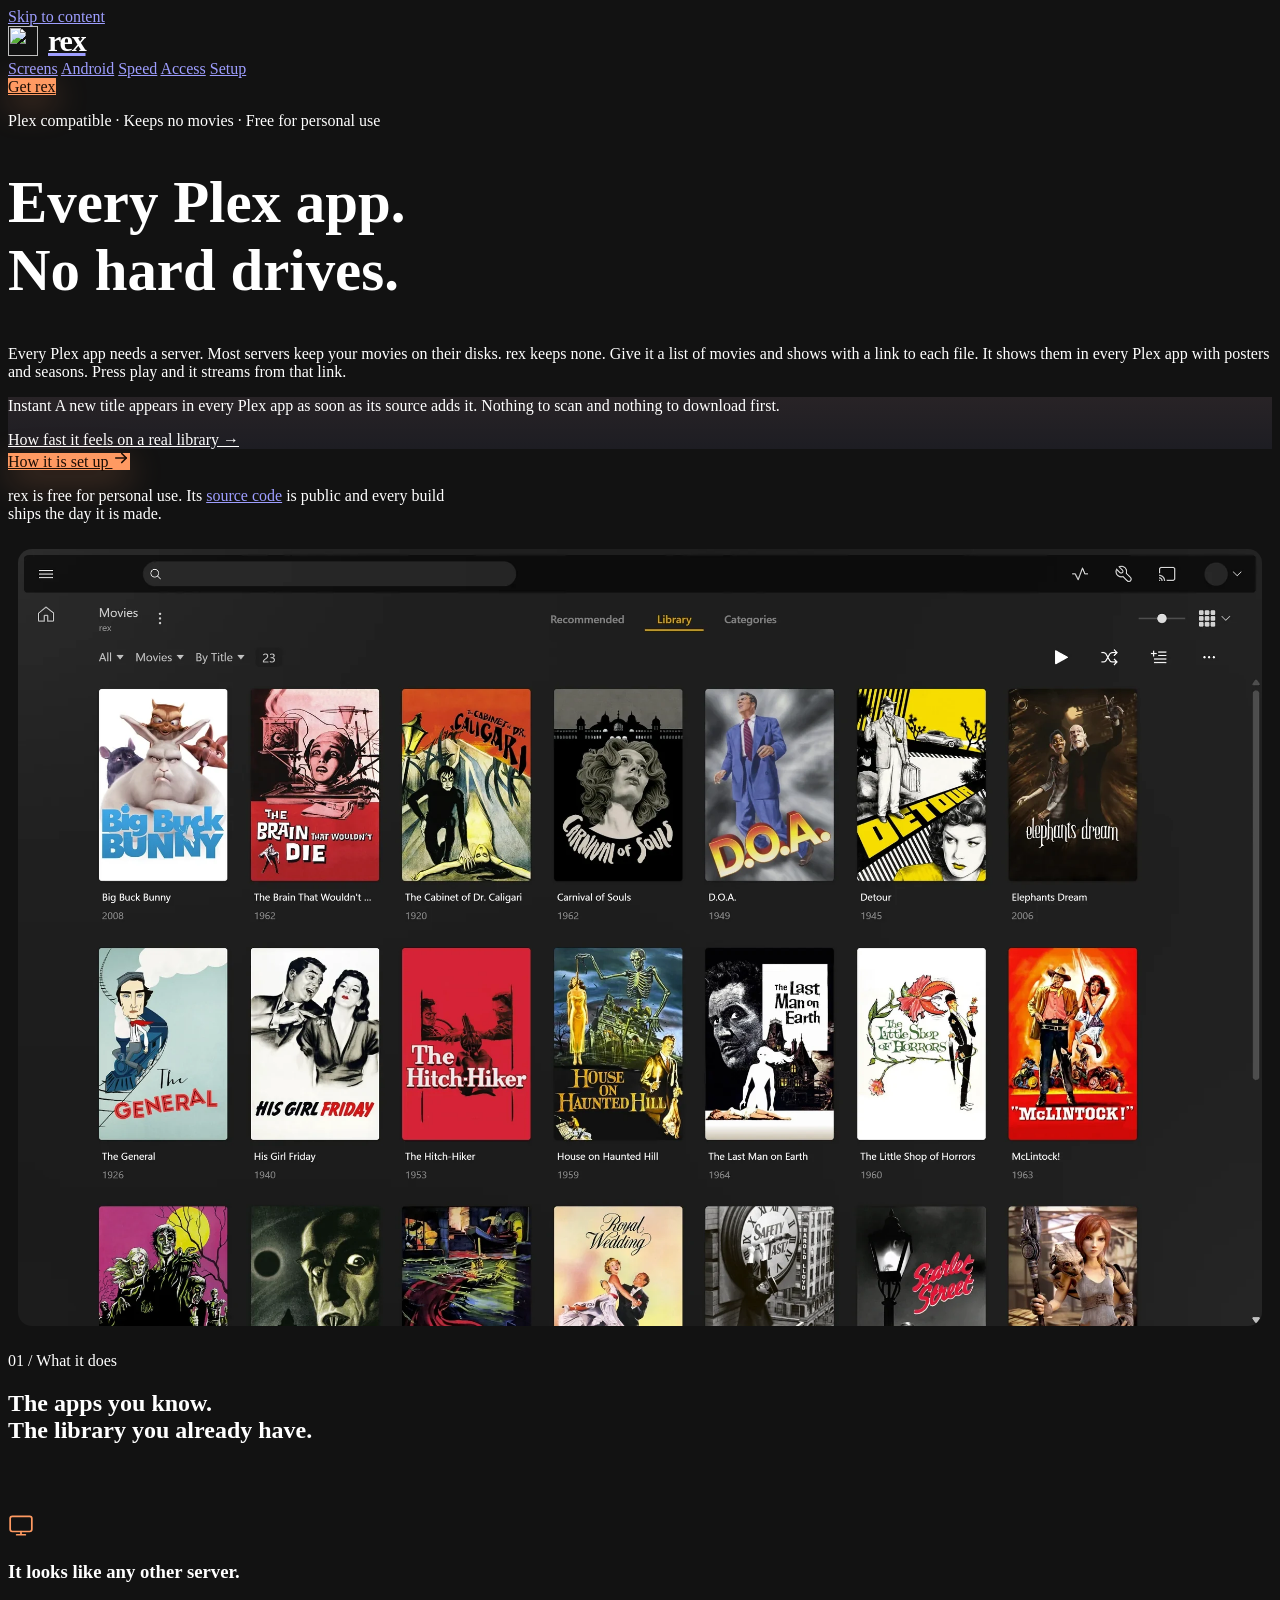
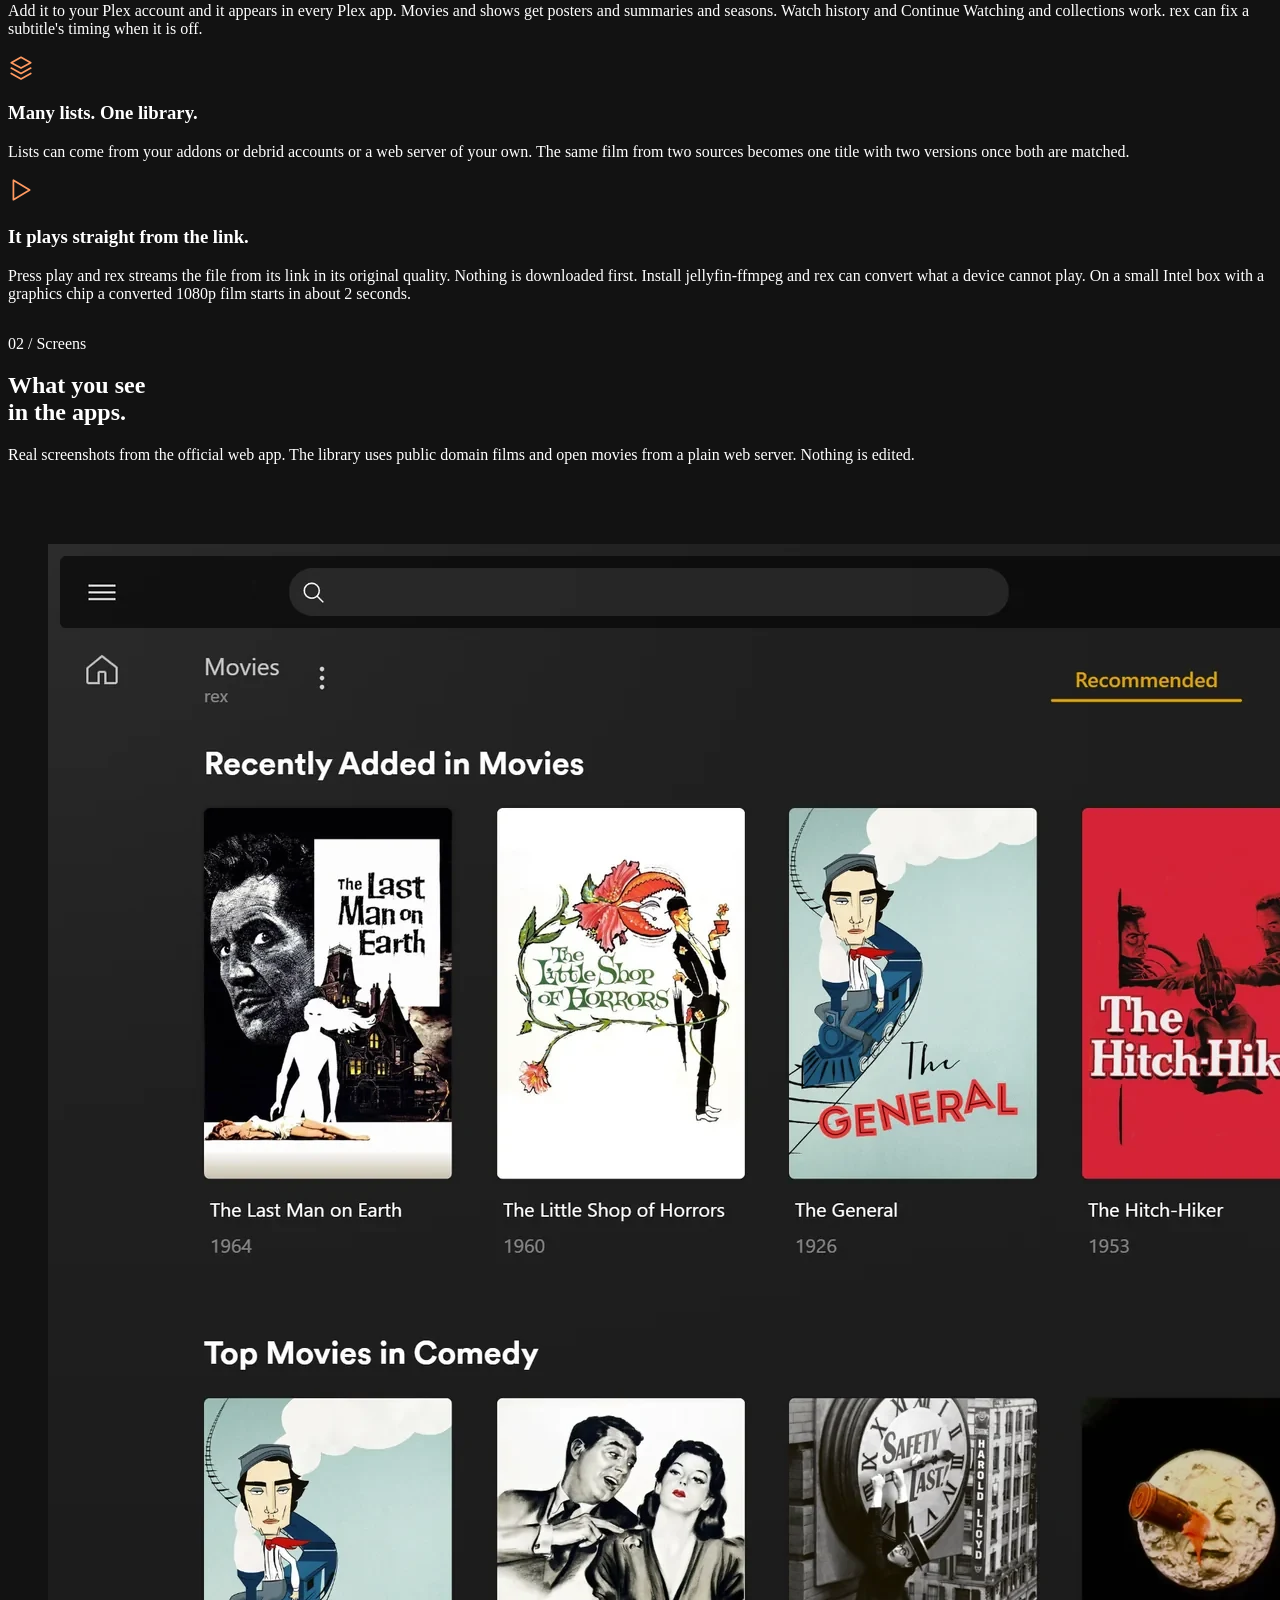
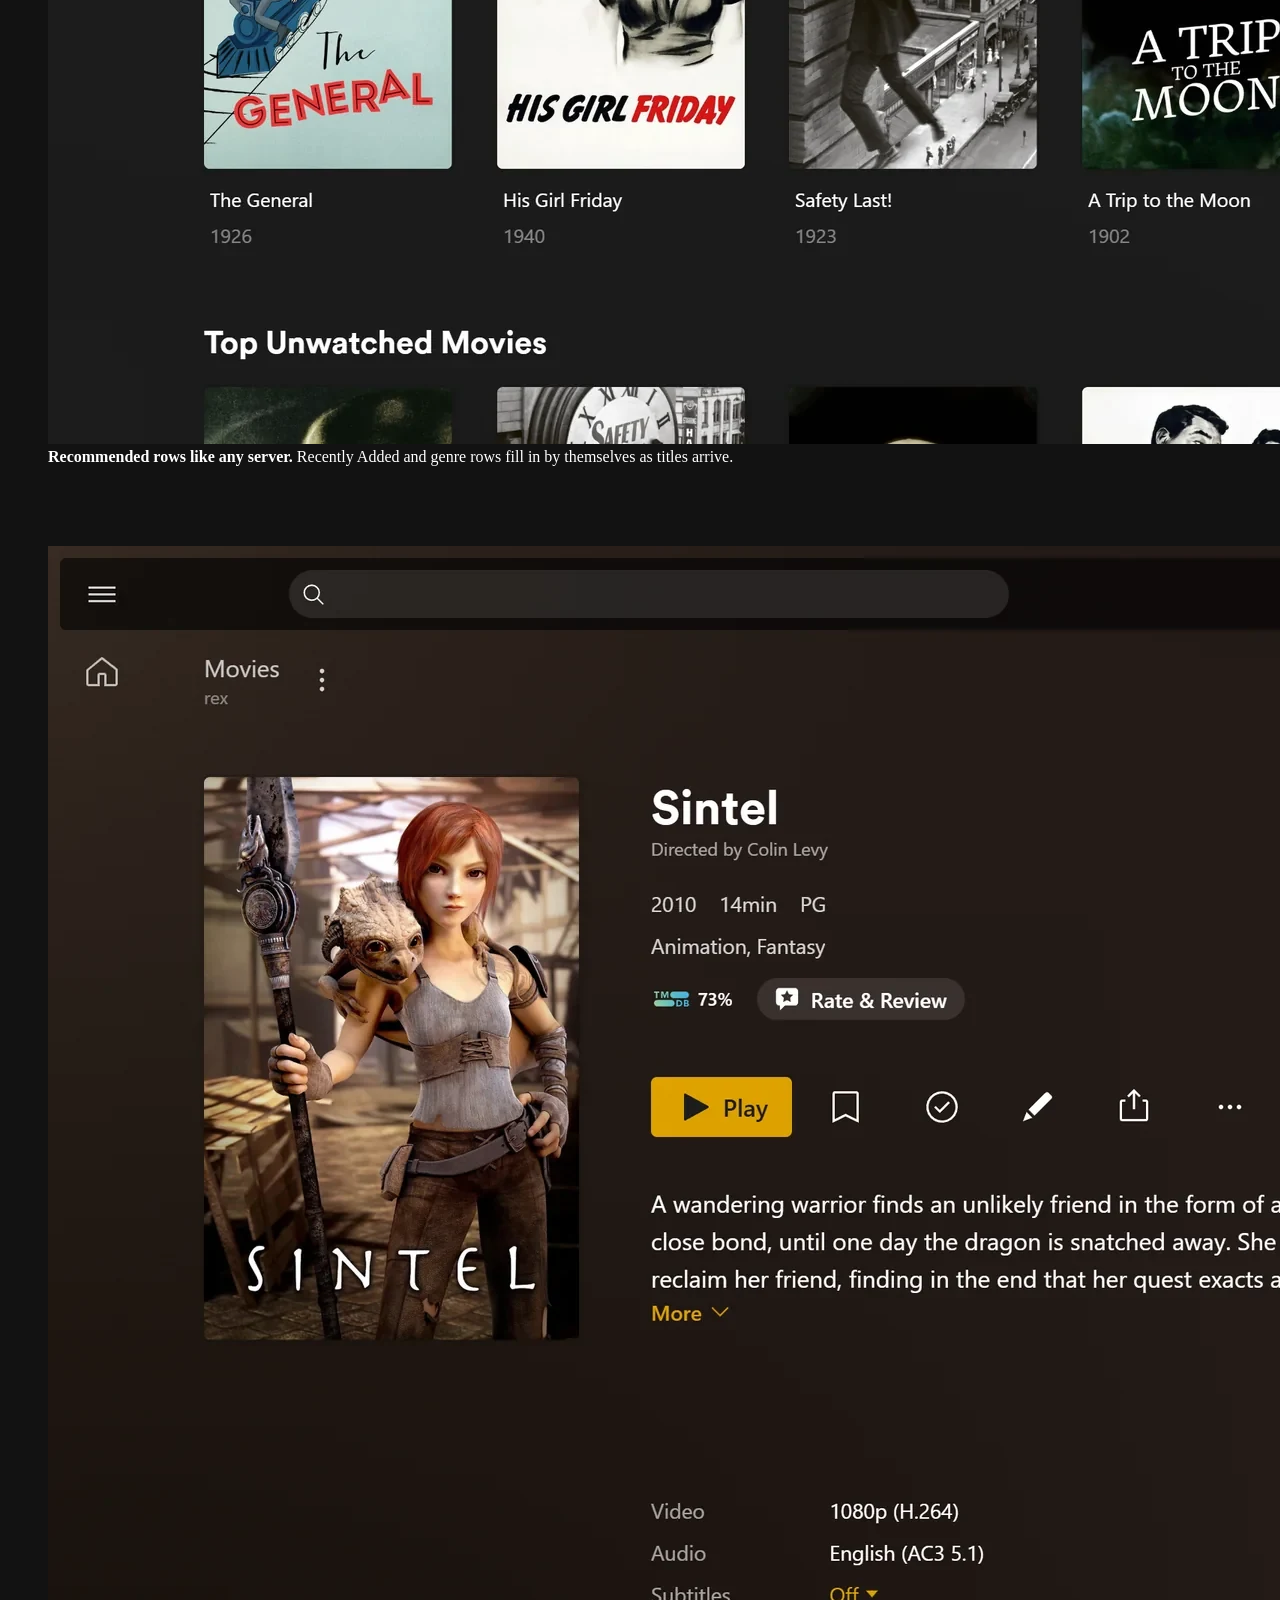
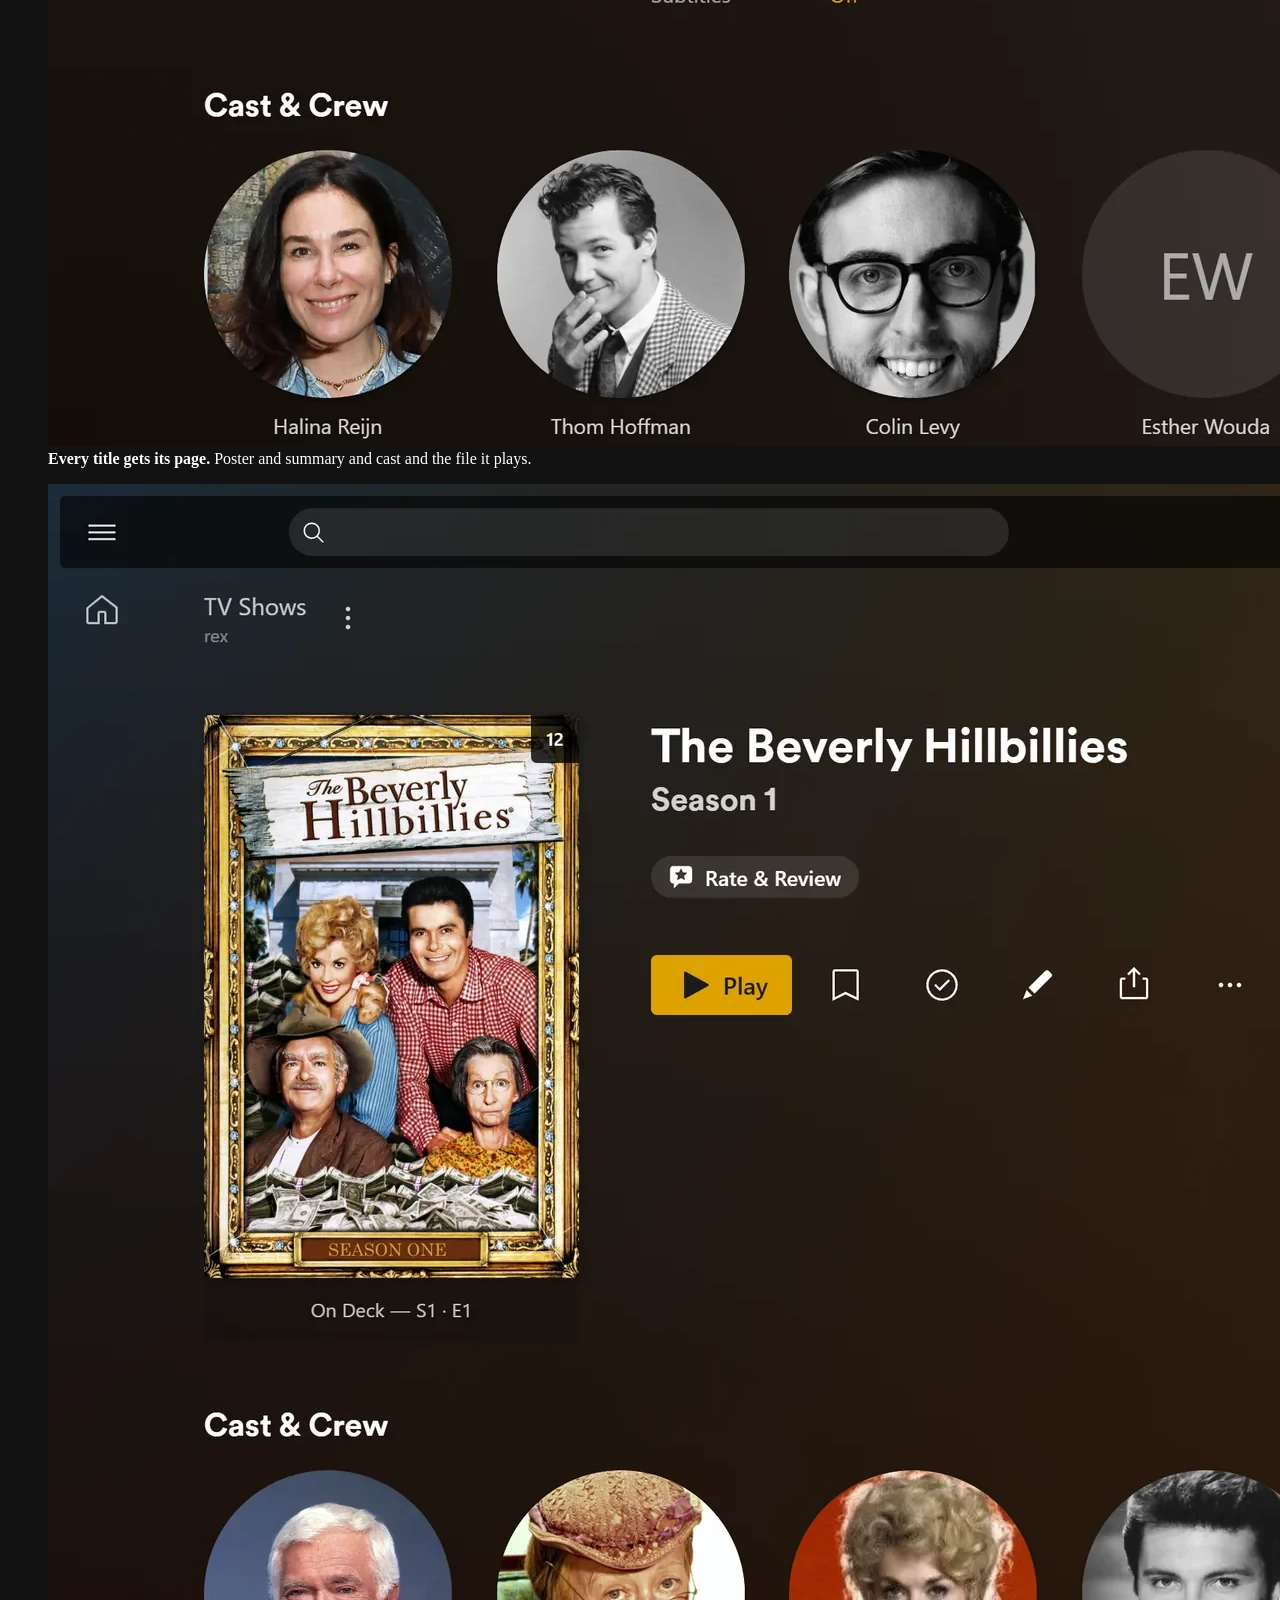
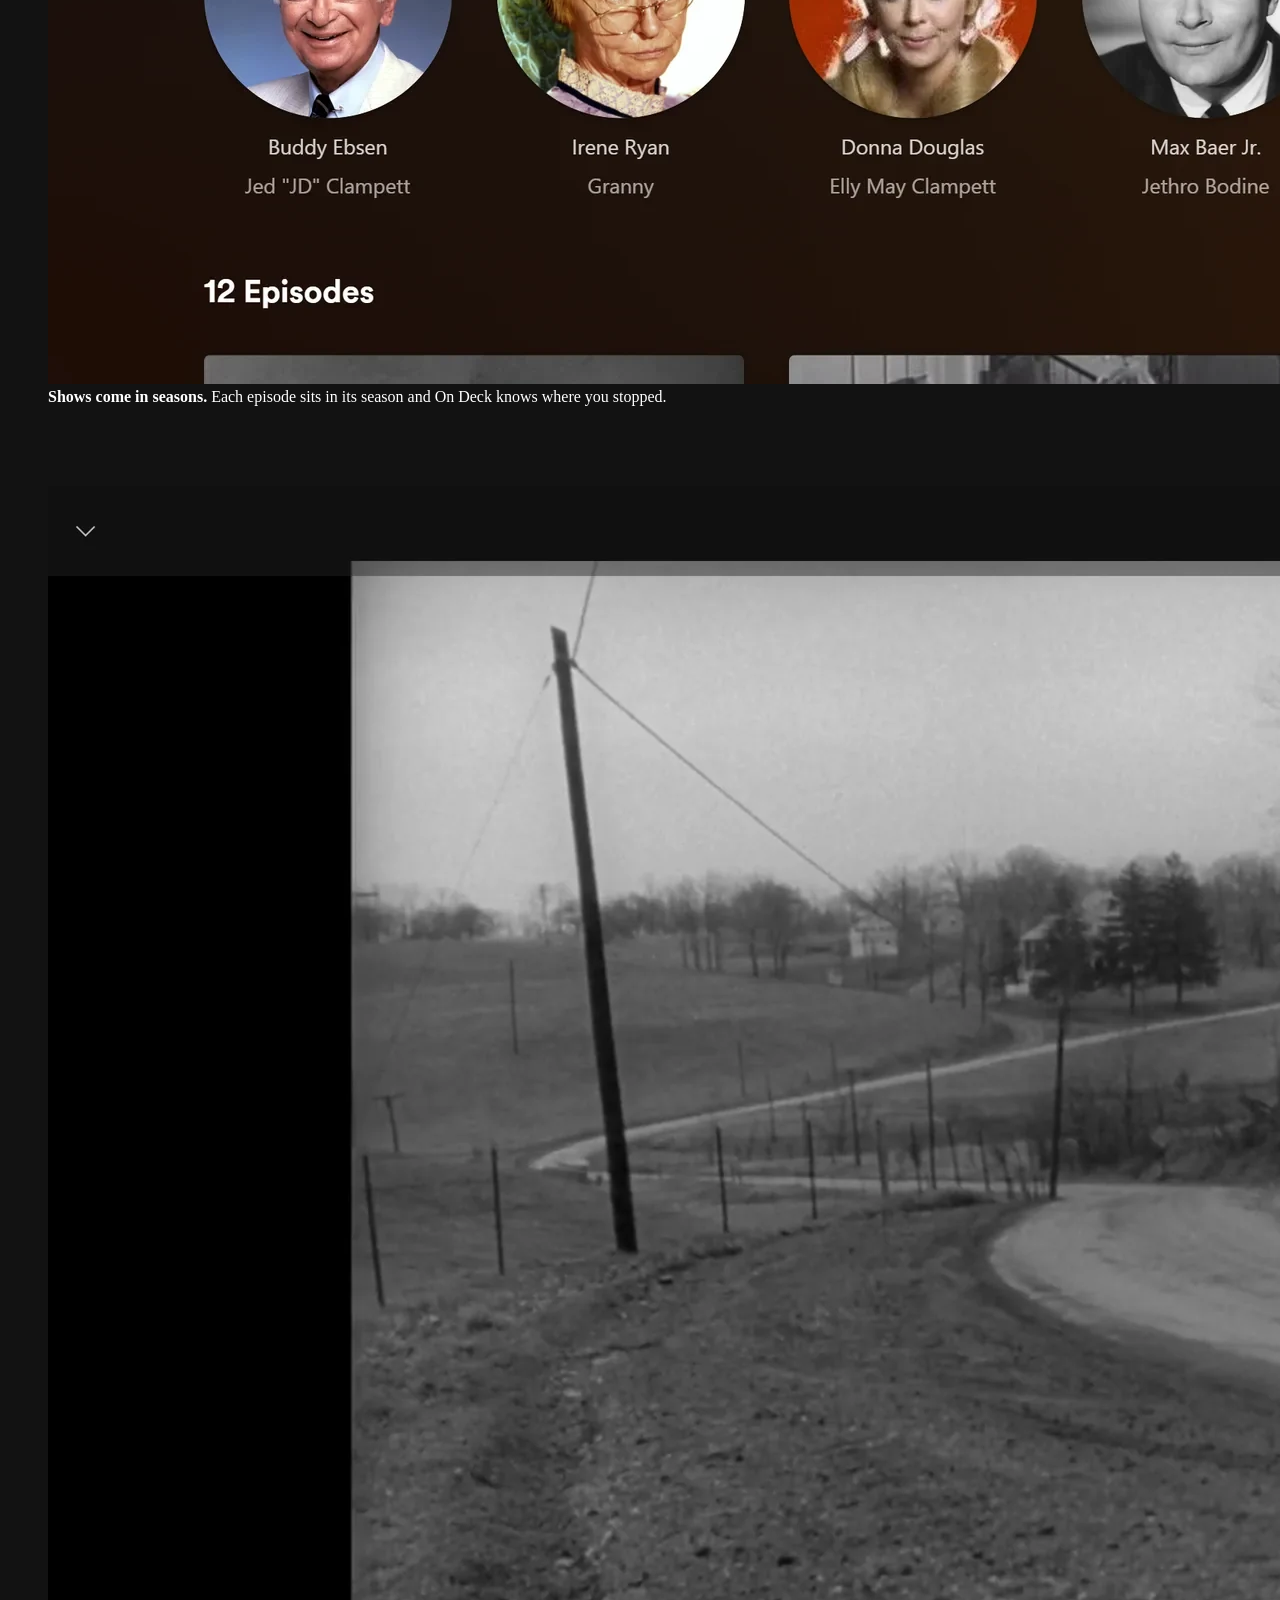
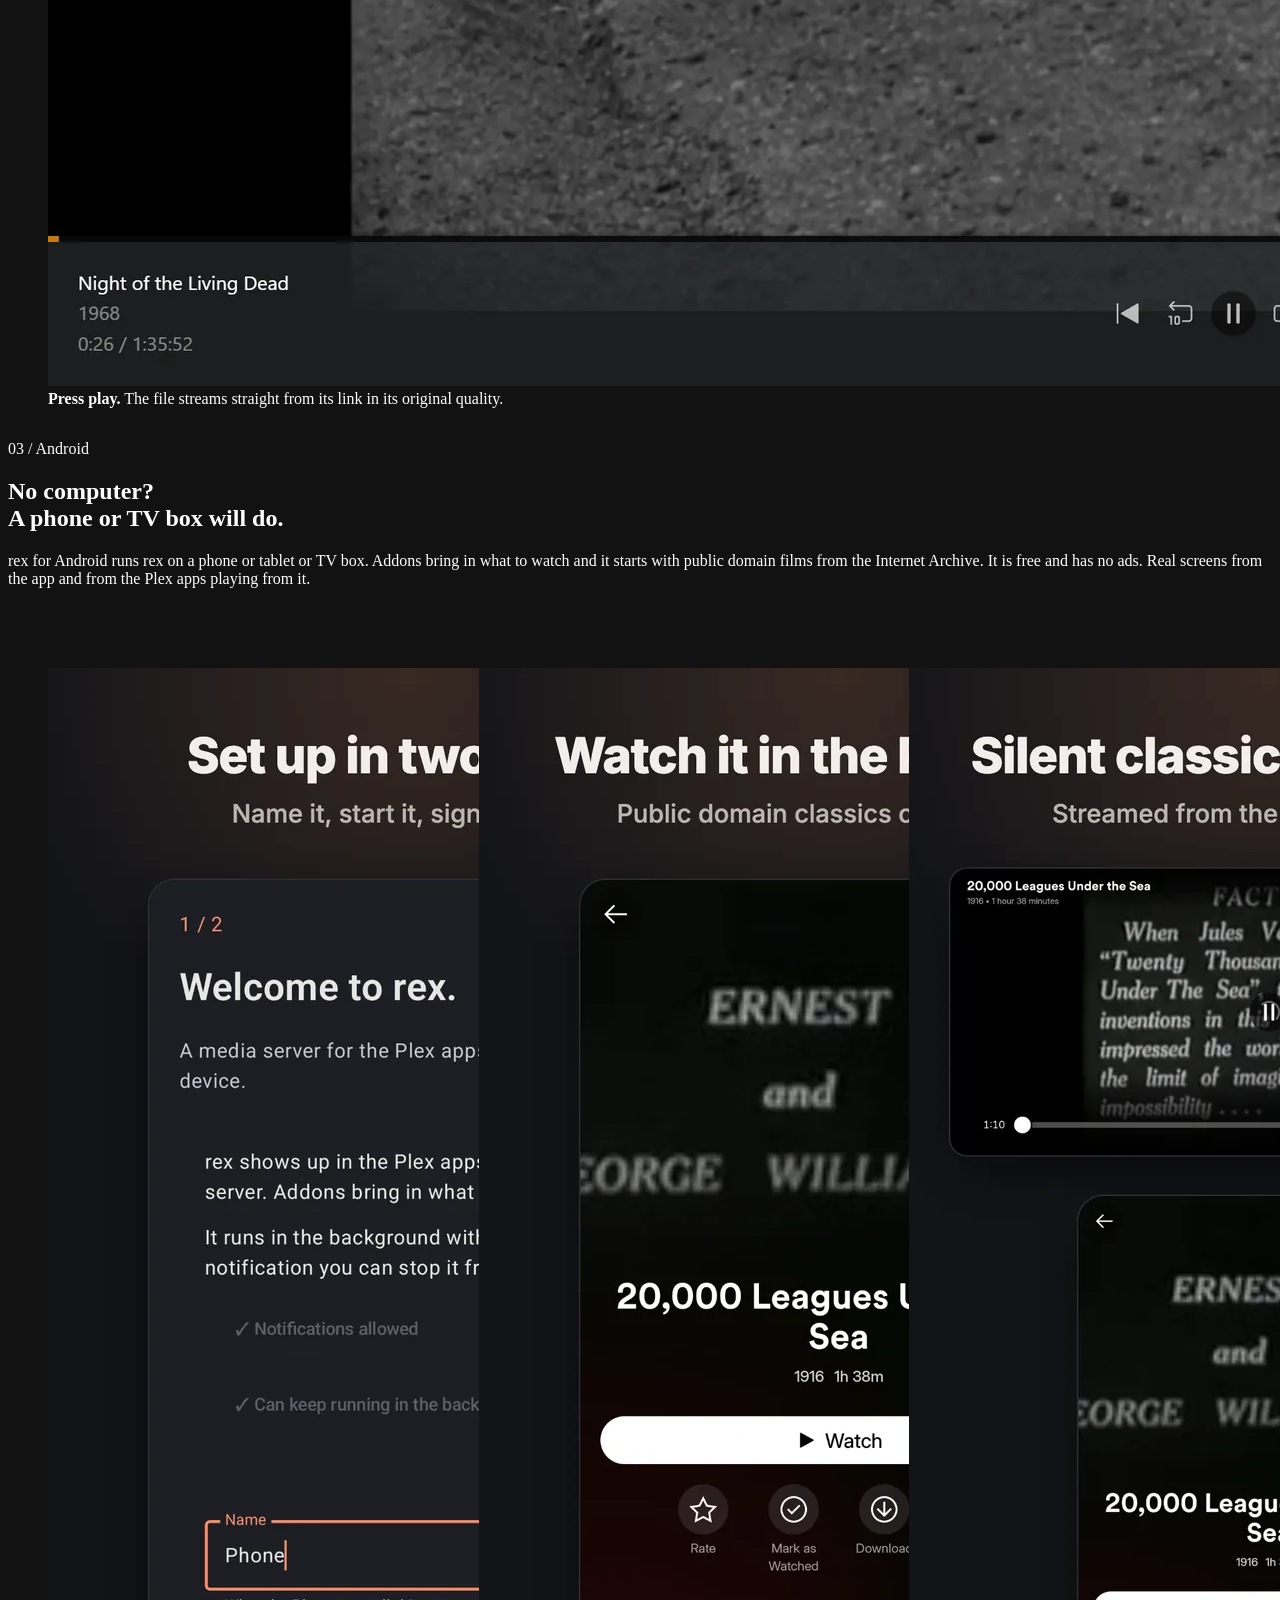
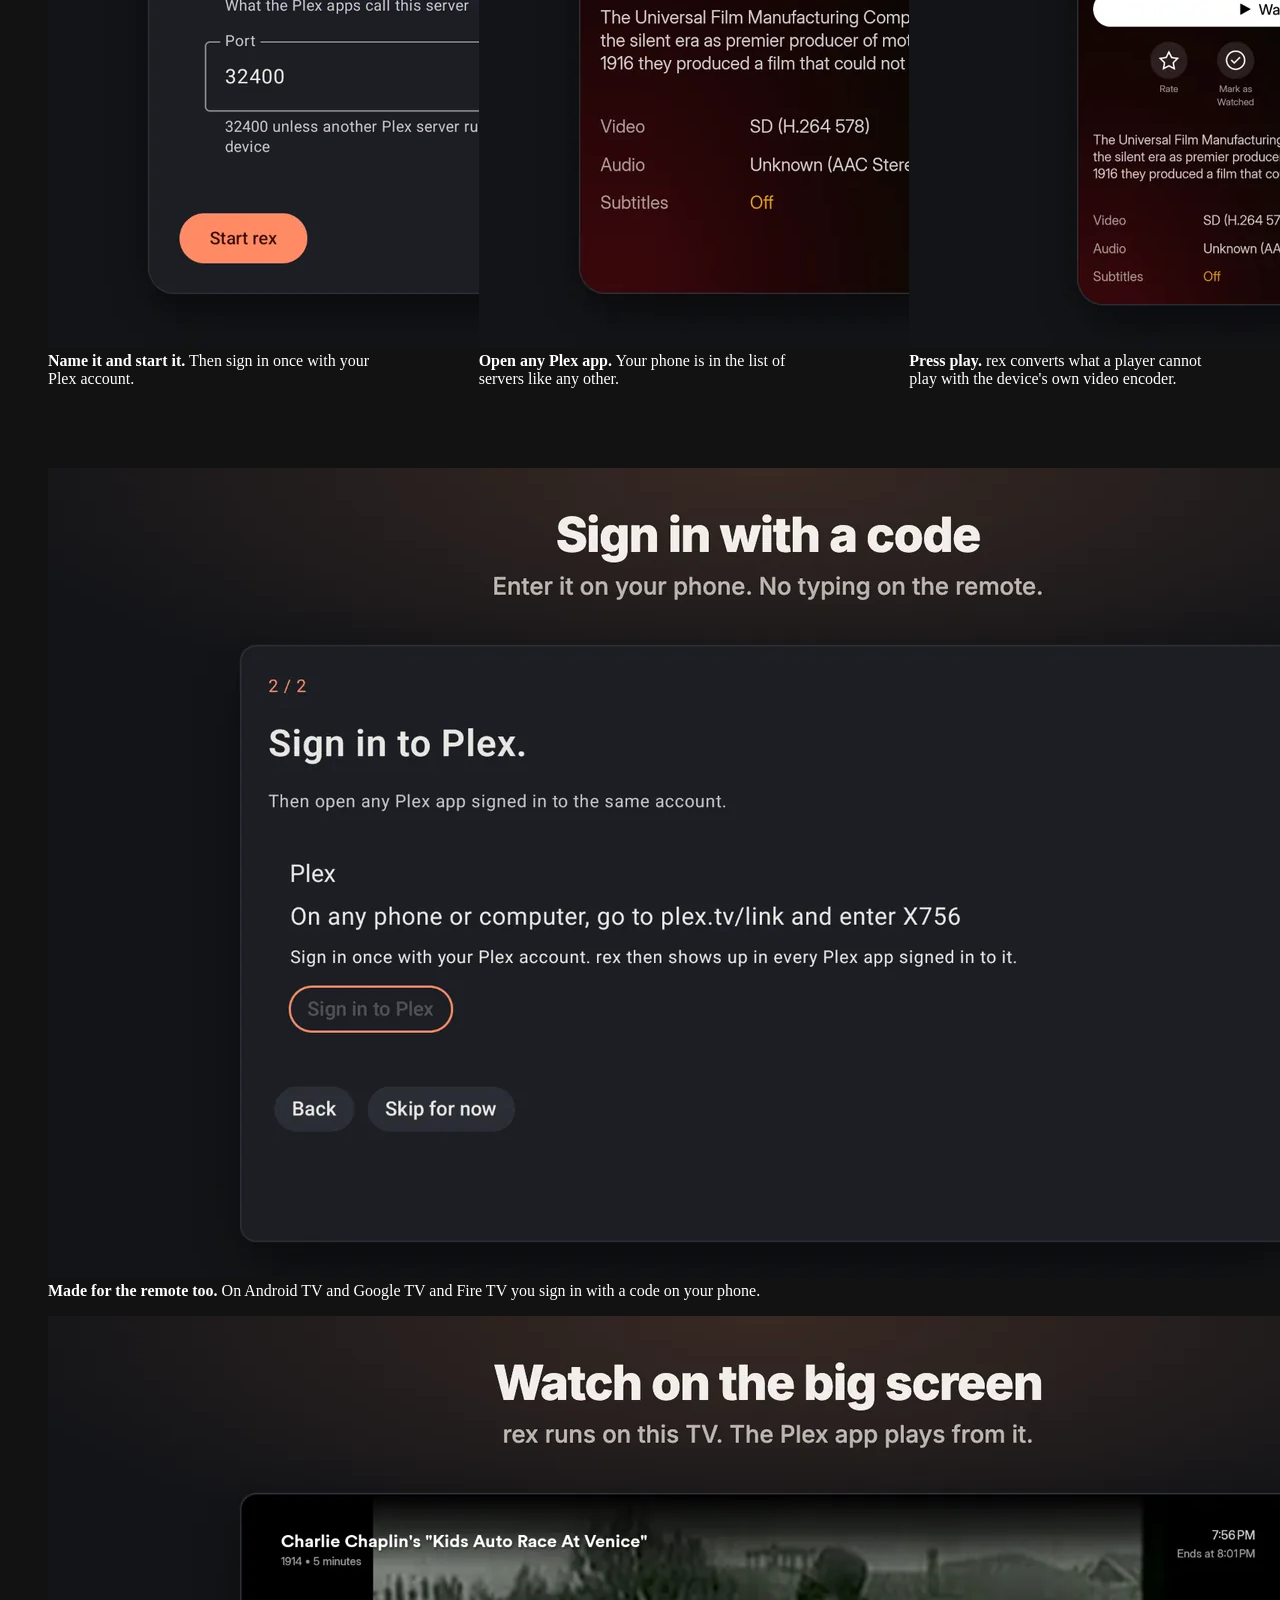
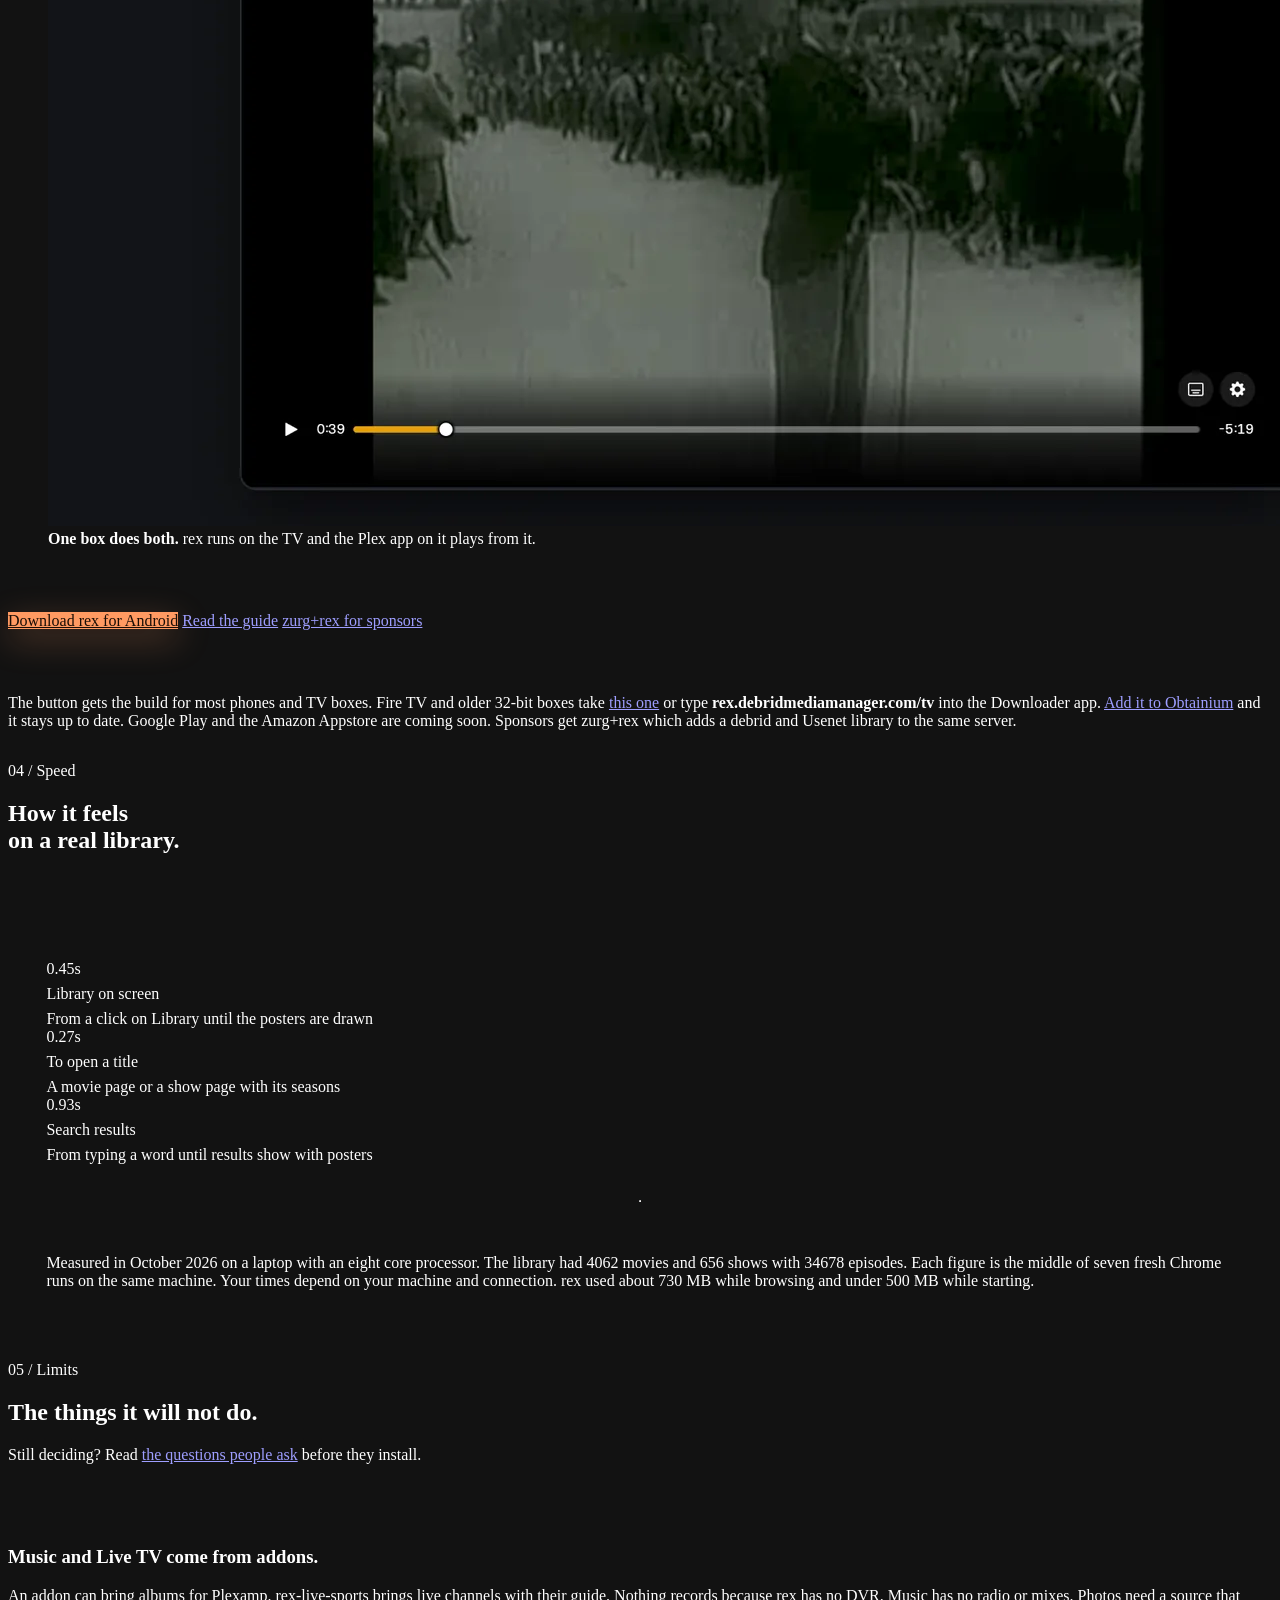
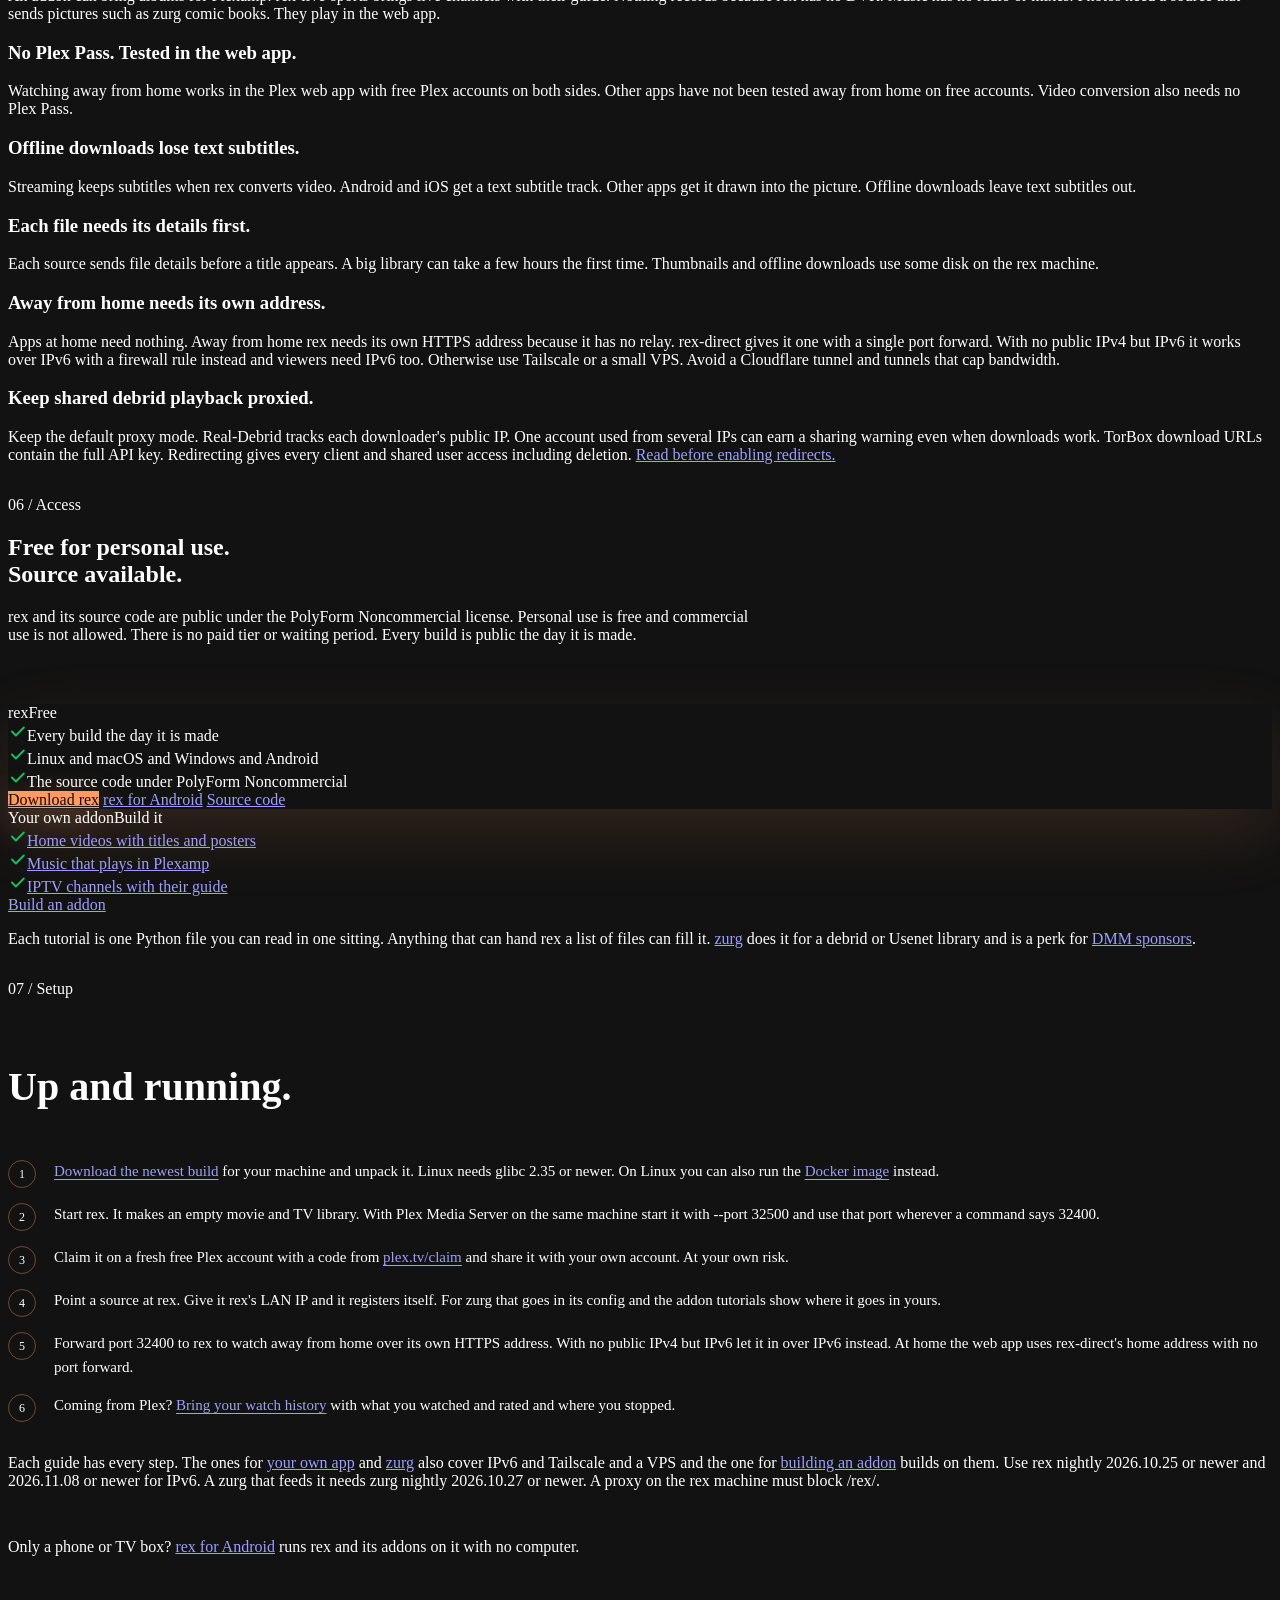
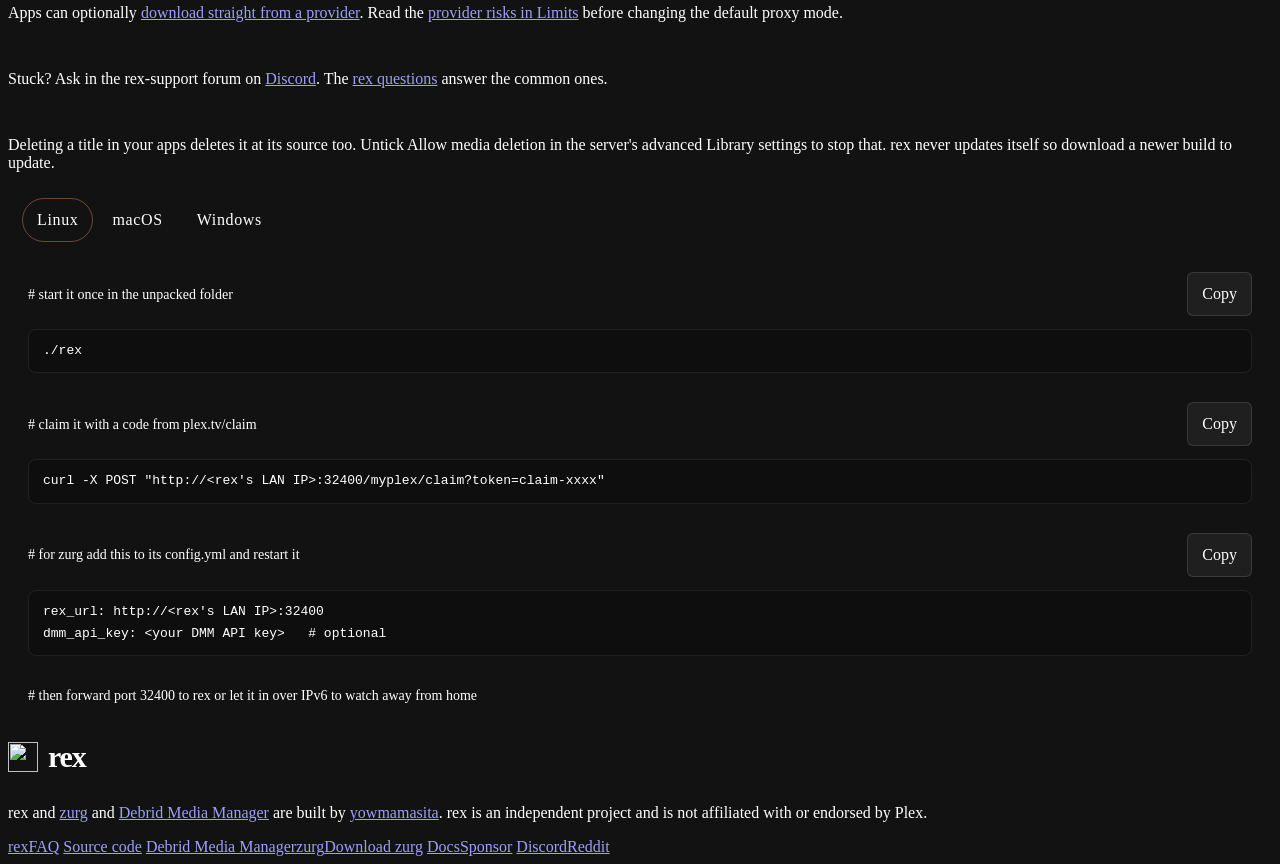
==== commit 1b338dad: "docs: the Android section names Downloader on Fire TV and Obtainium, stores coming soon" ====
--- a/public/index.html
+++ b/public/index.html
@@ -221,7 +221,7 @@
         <a class="btn btn-ghost" href="https://notes.debridmediamanager.com/rex/android/">Read the guide</a>
         <a class="btn btn-ghost" href="https://zurg.debridmediamanager.com/android.html">zurg+rex for sponsors</a>
       </div>
-      <p class="note">The button gets the build for most phones and TV boxes. Older 32-bit boxes and Fire TV Sticks take <a href="https://github.com/debridmediamanager/rex-android/releases/latest/download/rex-android-armeabi-v7a.apk">this one</a>. Sponsors get zurg+rex which adds a debrid and Usenet library to the same server.</p>
+      <p class="note">The button gets the build for most phones and TV boxes. Fire TV and older 32-bit boxes take <a href="https://github.com/debridmediamanager/rex-android/releases/latest/download/rex-android-armeabi-v7a.apk">this one</a> or type <b>rex.debridmediamanager.com/tv</b> into the Downloader app. <a href="https://rex.debridmediamanager.com/obtainium">Add it to Obtainium</a> and it stays up to date. Google Play and the Amazon Appstore are coming soon. Sponsors get zurg+rex which adds a debrid and Usenet library to the same server.</p>
     </div>
   </section>
 
@@ -311,7 +311,7 @@
           </div>
           <div class="plan-cta">
             <a class="btn btn-primary" href="https://github.com/debridmediamanager/rex/releases">Download rex</a>
-            <a class="btn btn-ghost" href="https://notes.debridmediamanager.com/rex/android/#step-1-download-it">rex for Android</a>
+            <a class="btn btn-ghost" href="https://notes.debridmediamanager.com/rex/android/#step-1-get-the-app">rex for Android</a>
             <a class="btn btn-ghost" href="https://github.com/debridmediamanager/rex">Source code</a>
           </div>
         </div>
@@ -416,5 +416,6 @@
   }));
 })();
 </script>
+<script src="/sponsor-source.js" defer></script>
 </body>
 </html>
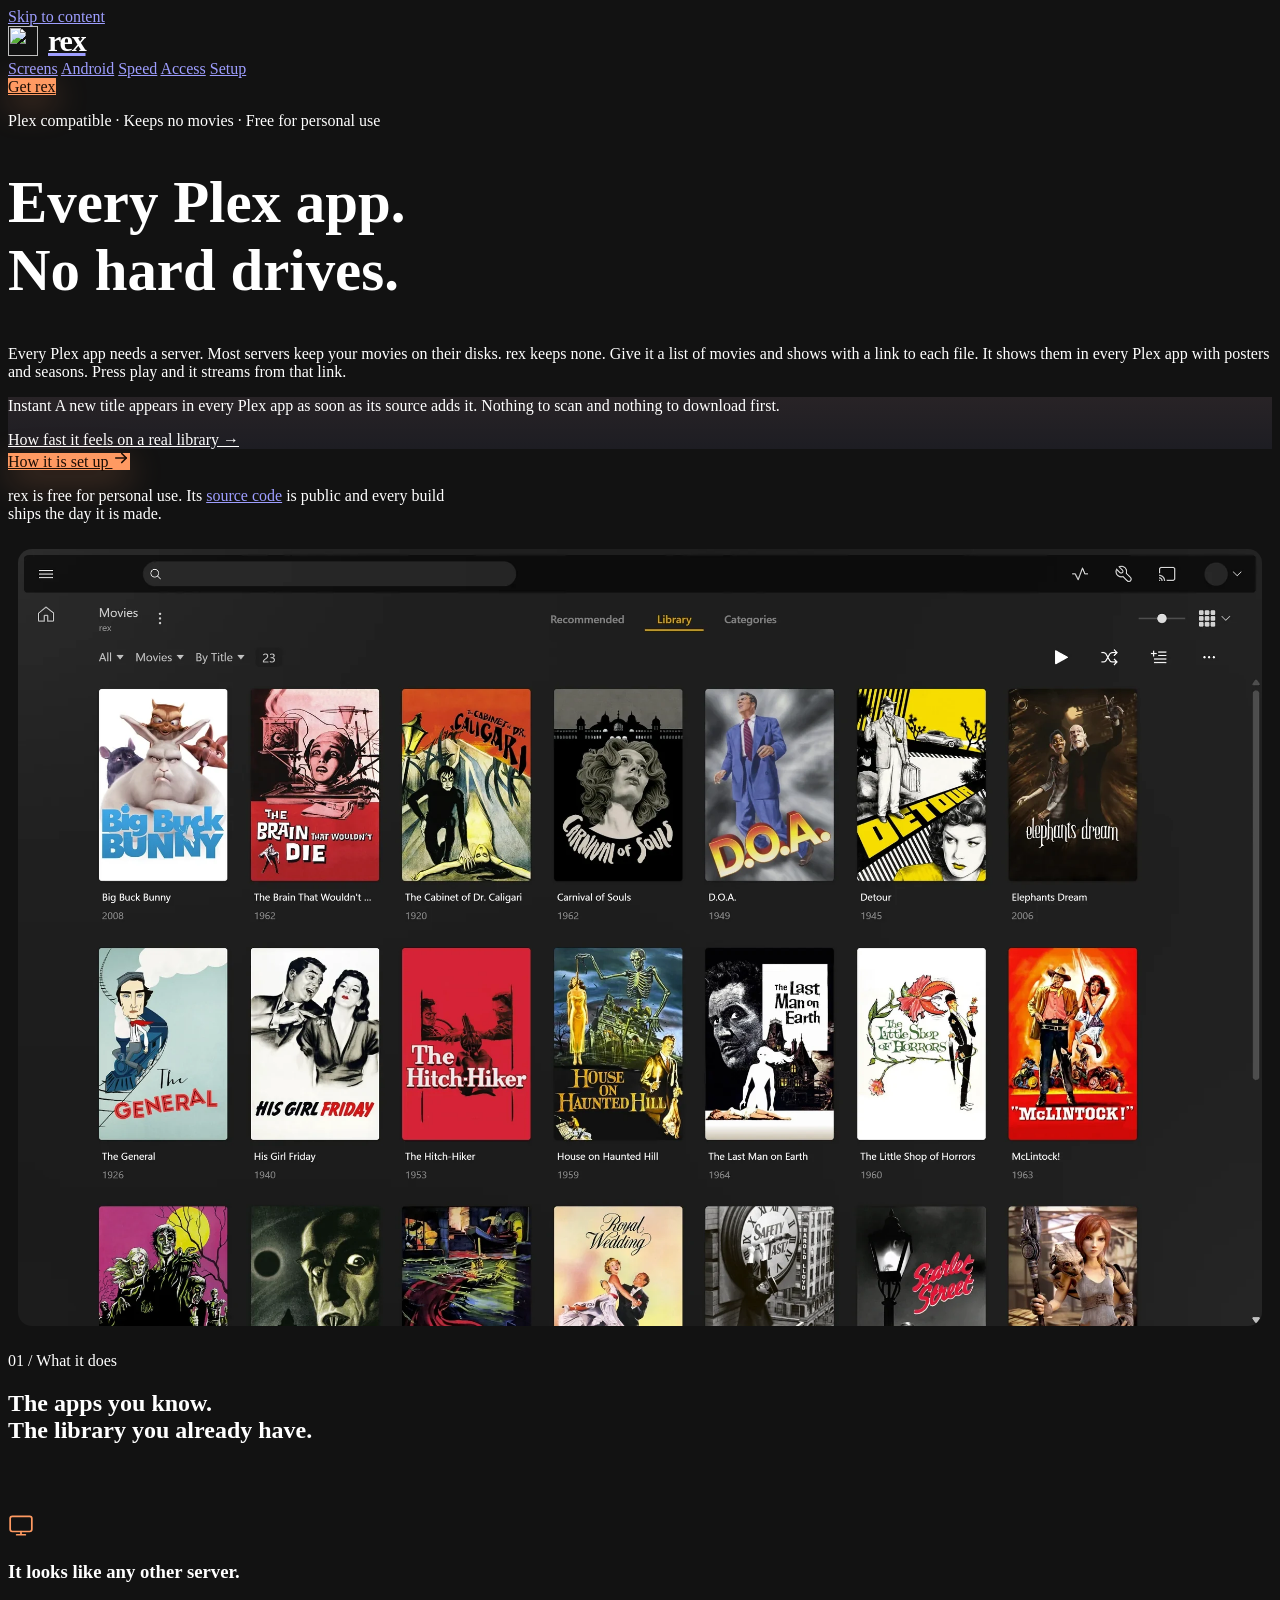
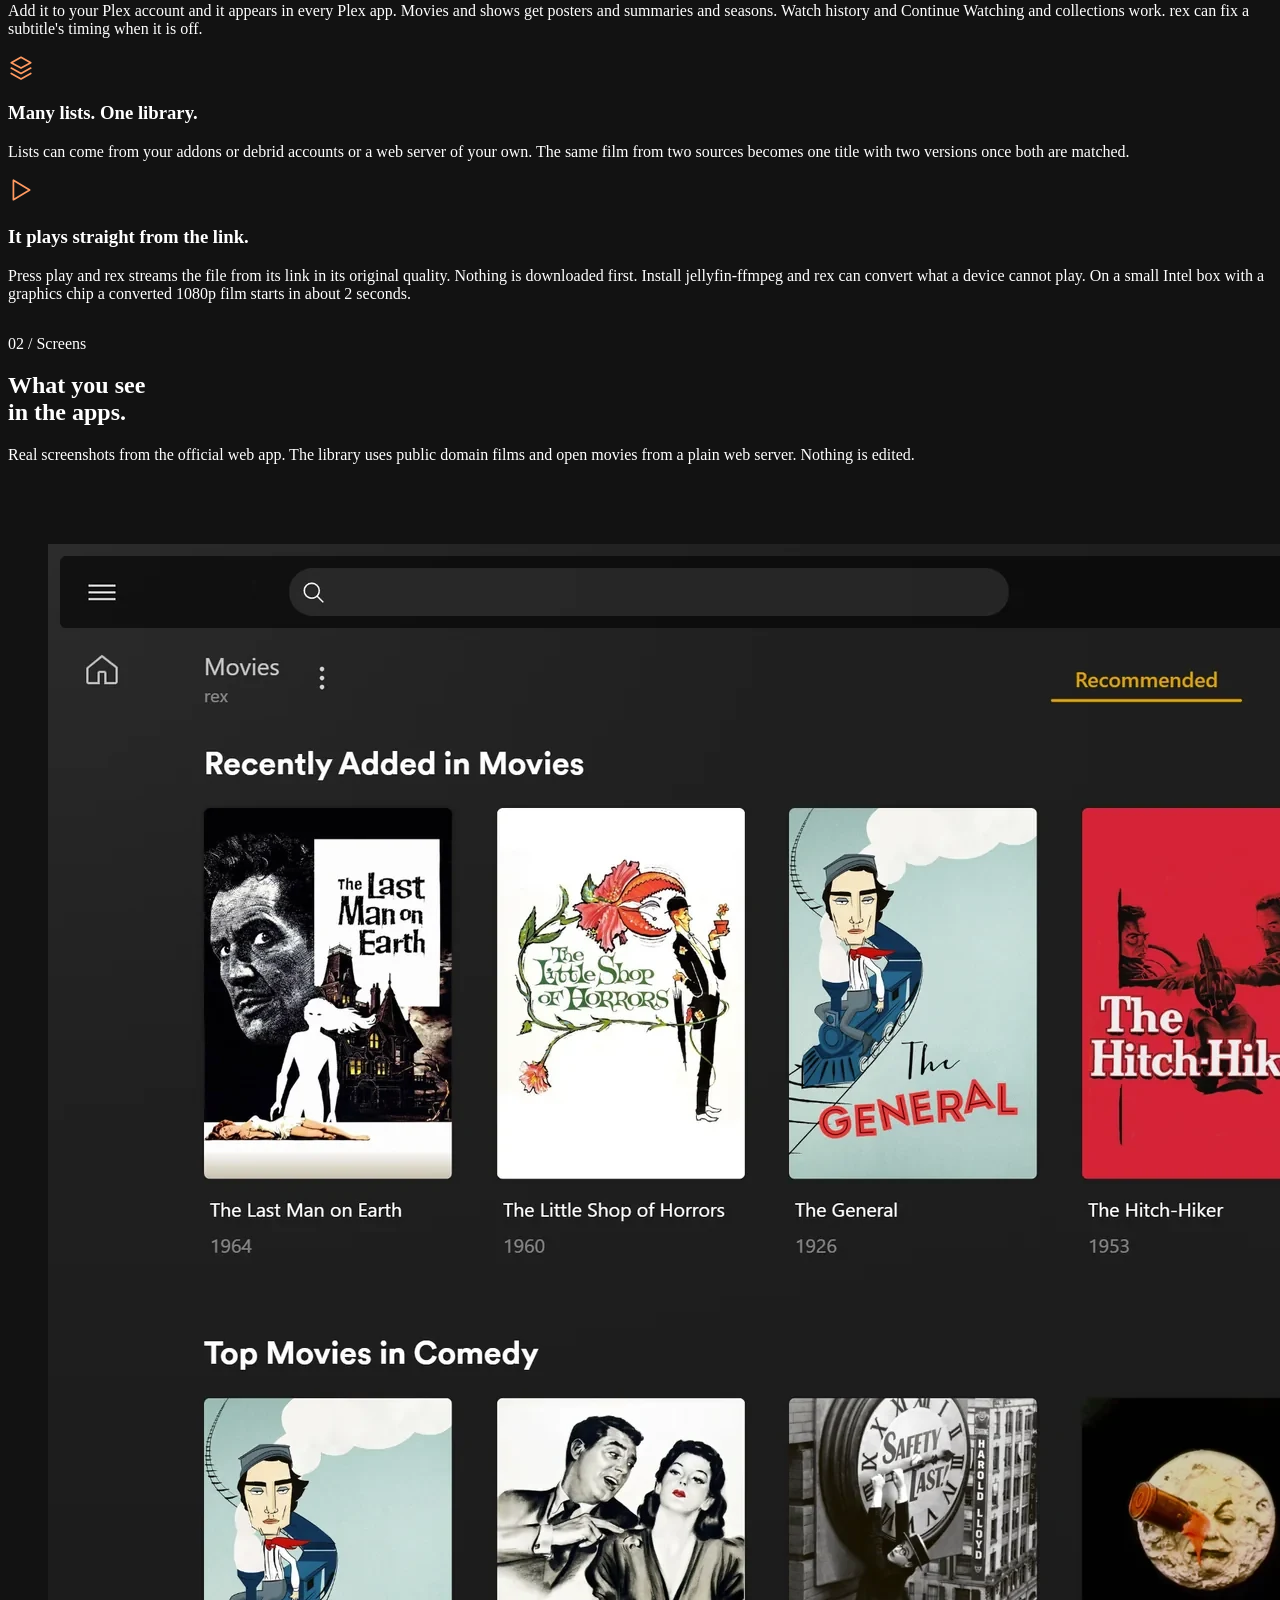
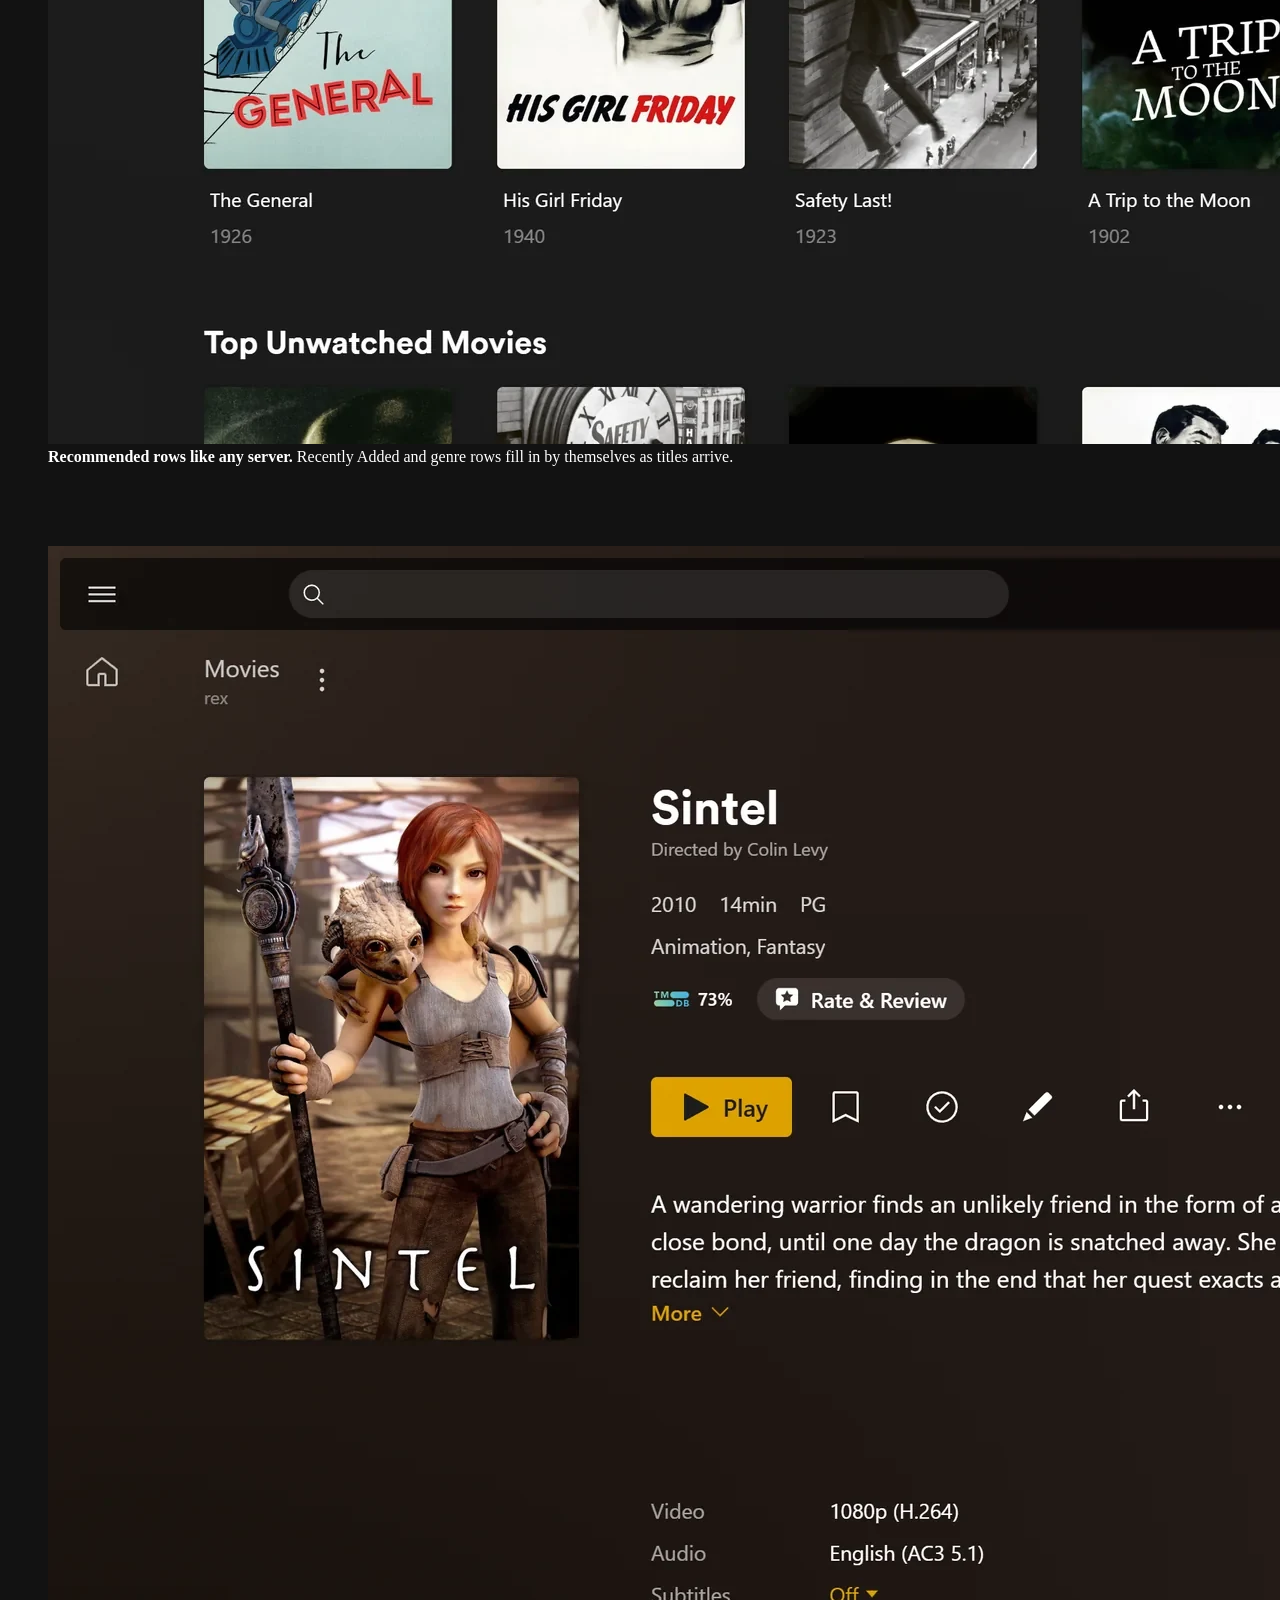
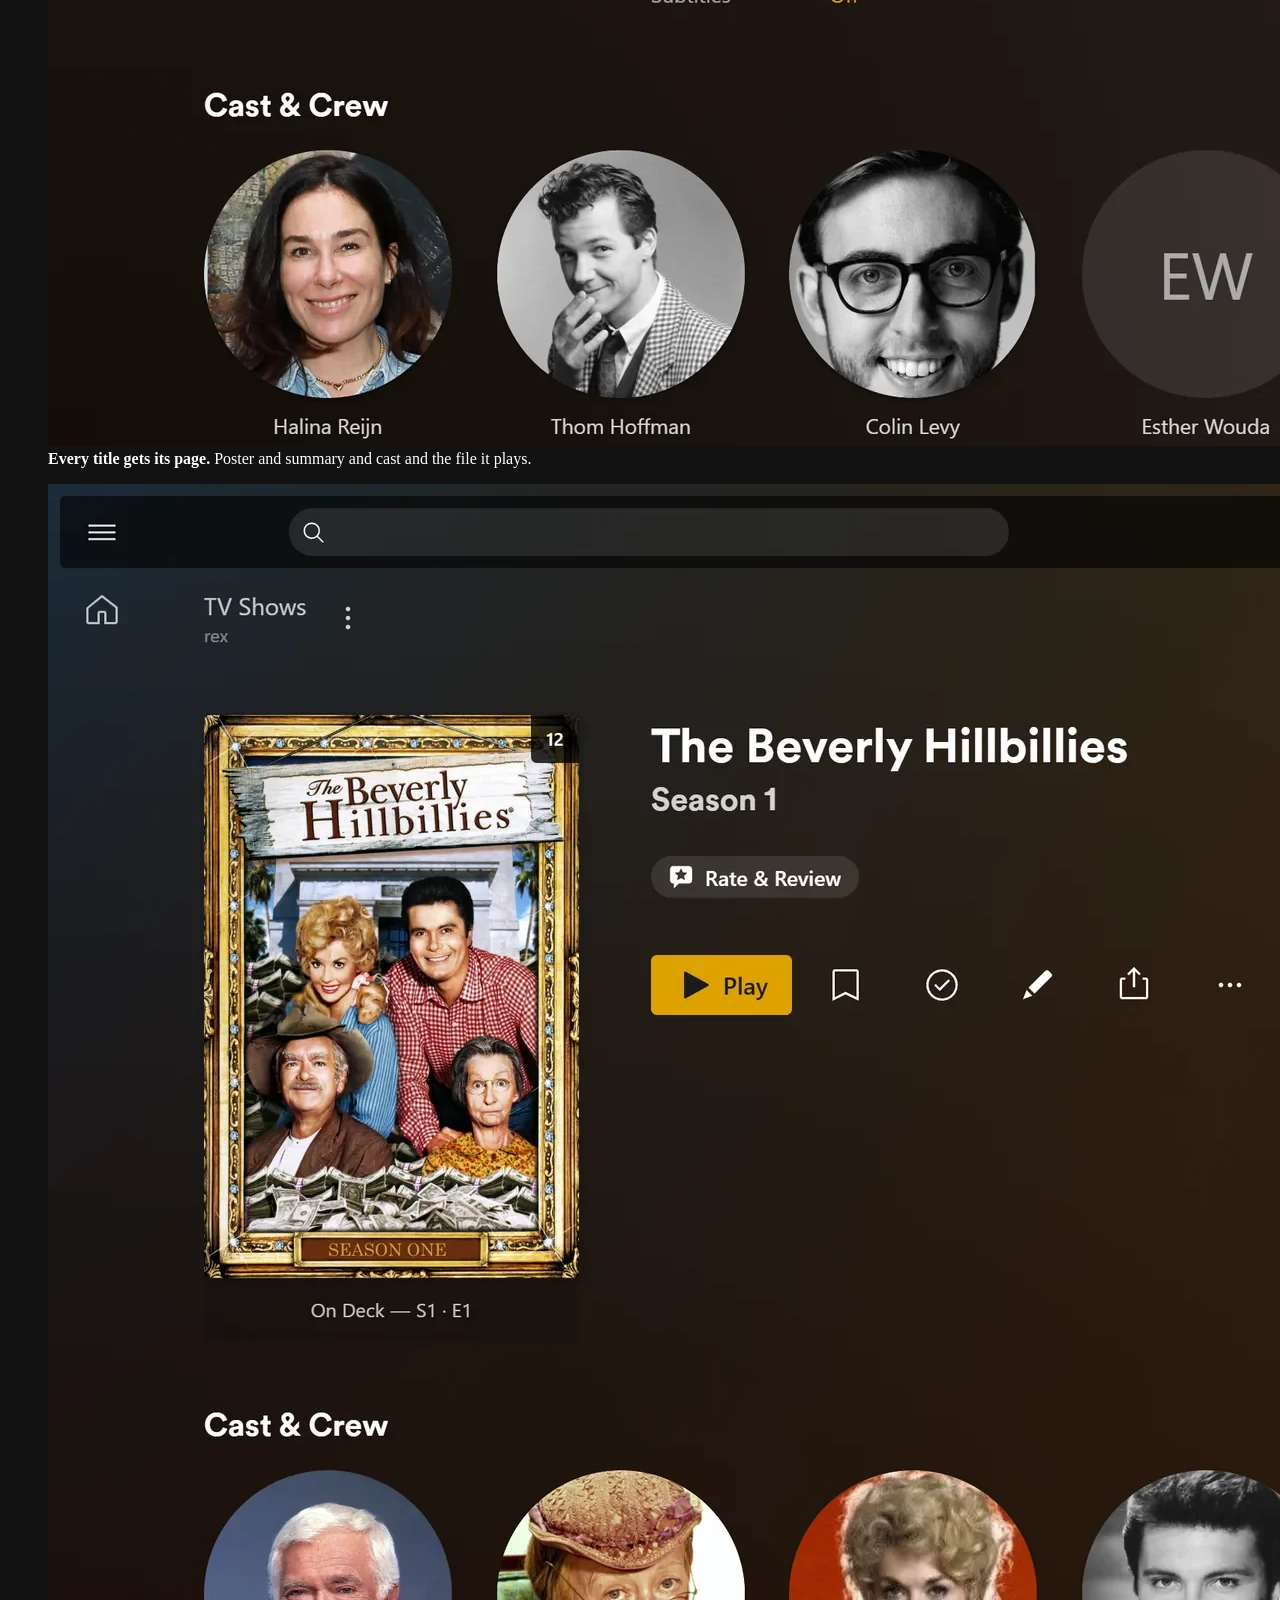
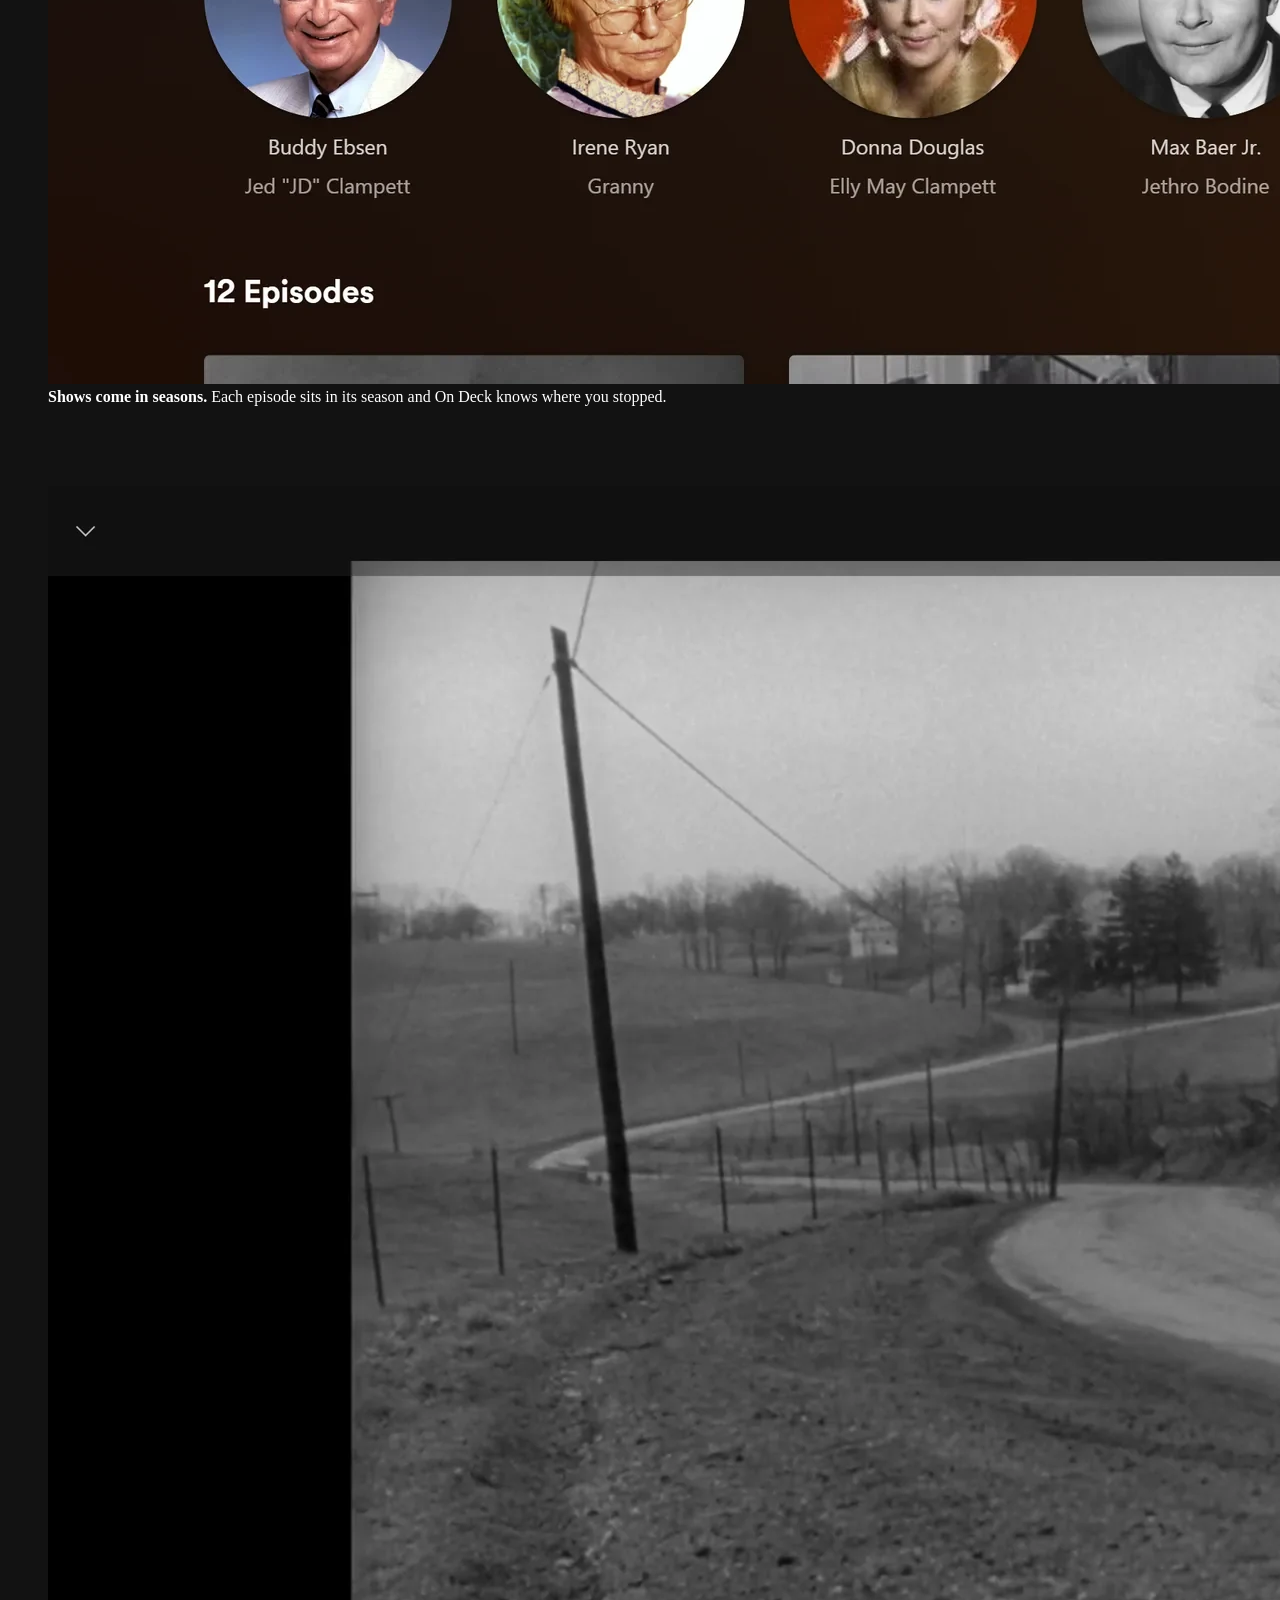
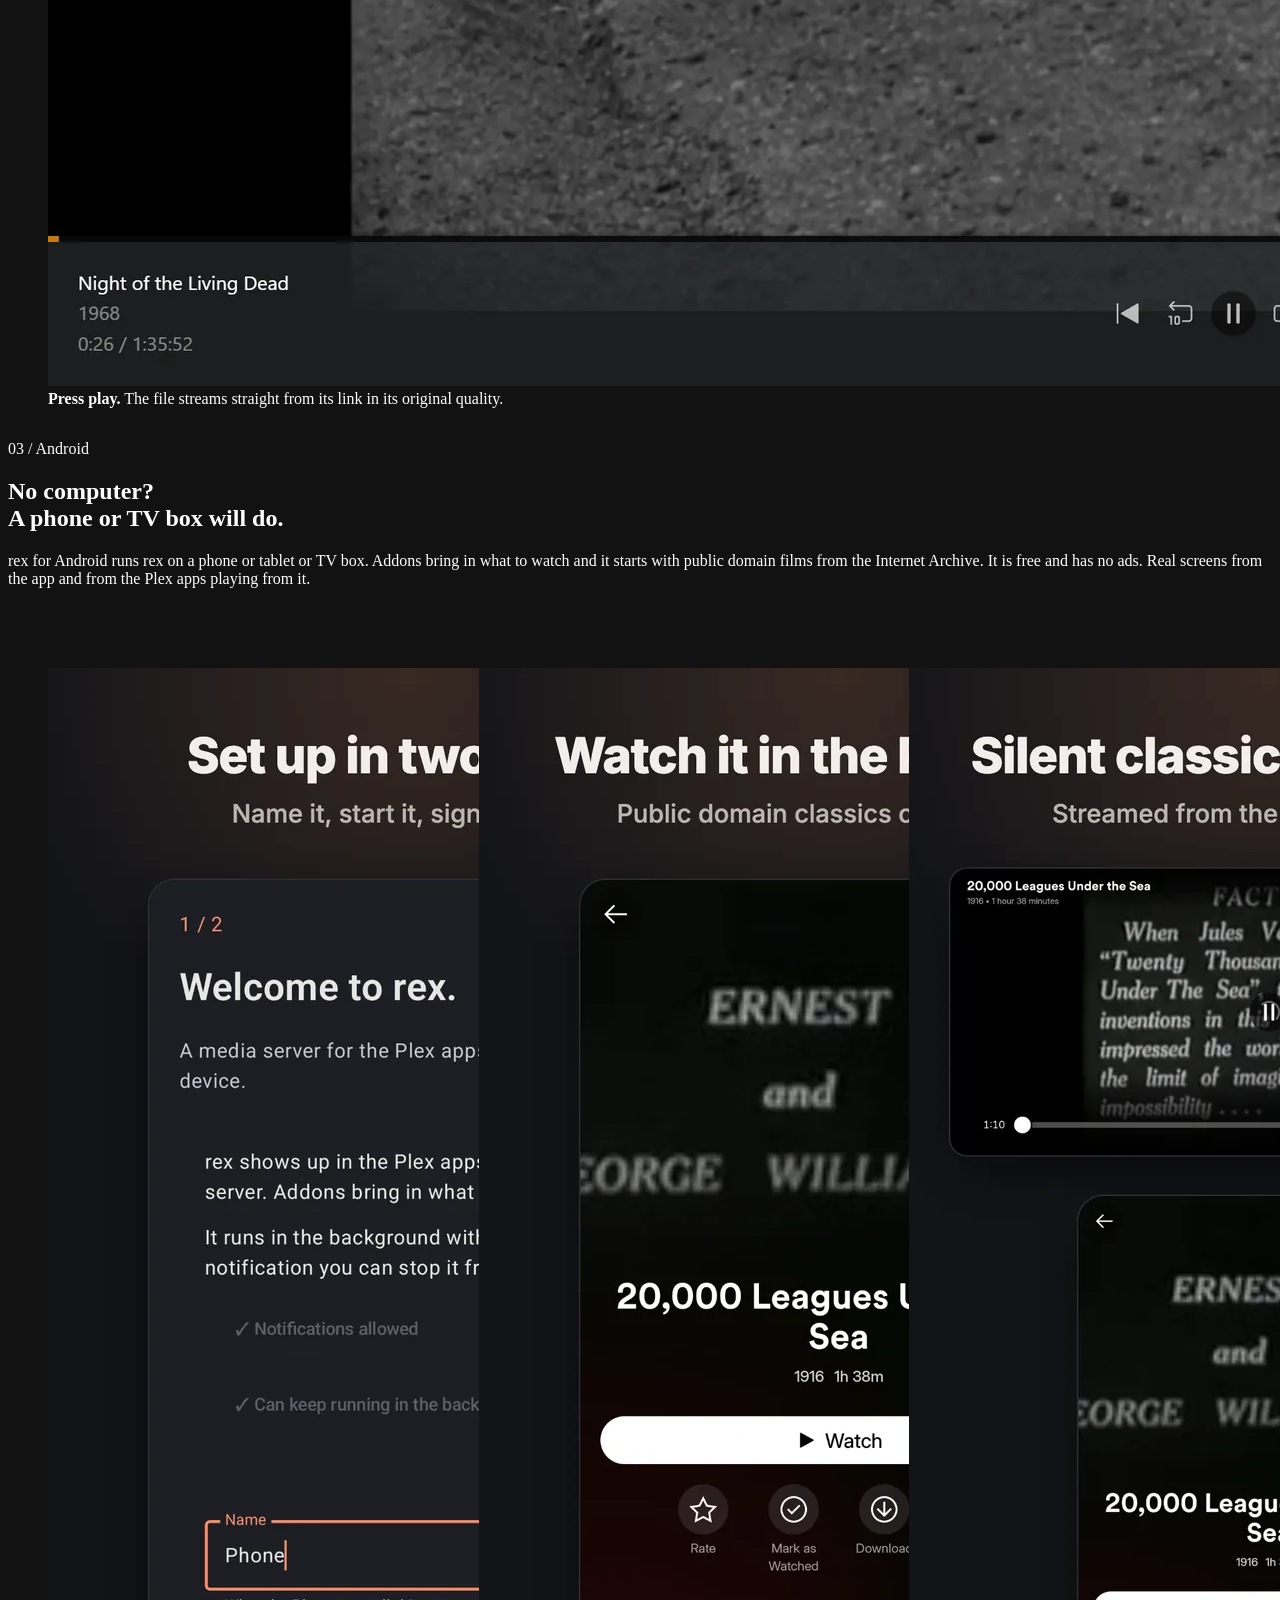
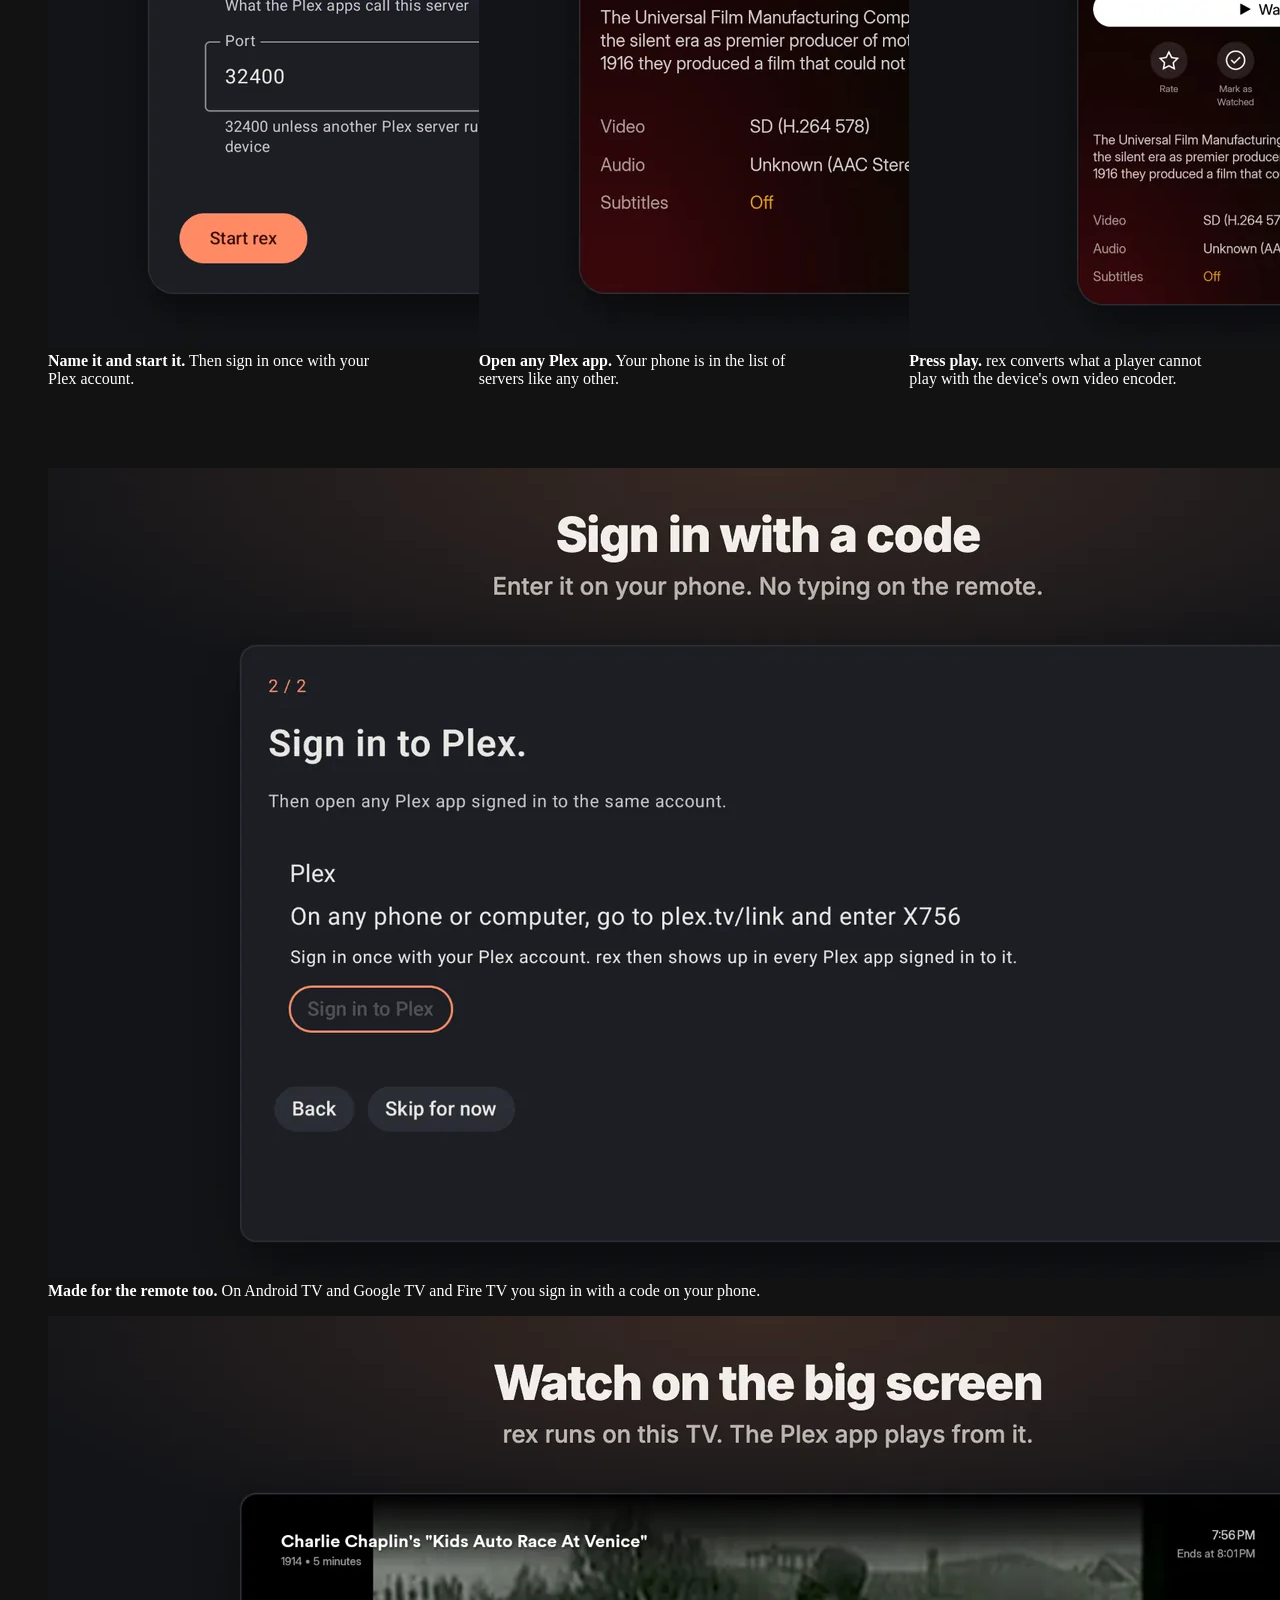
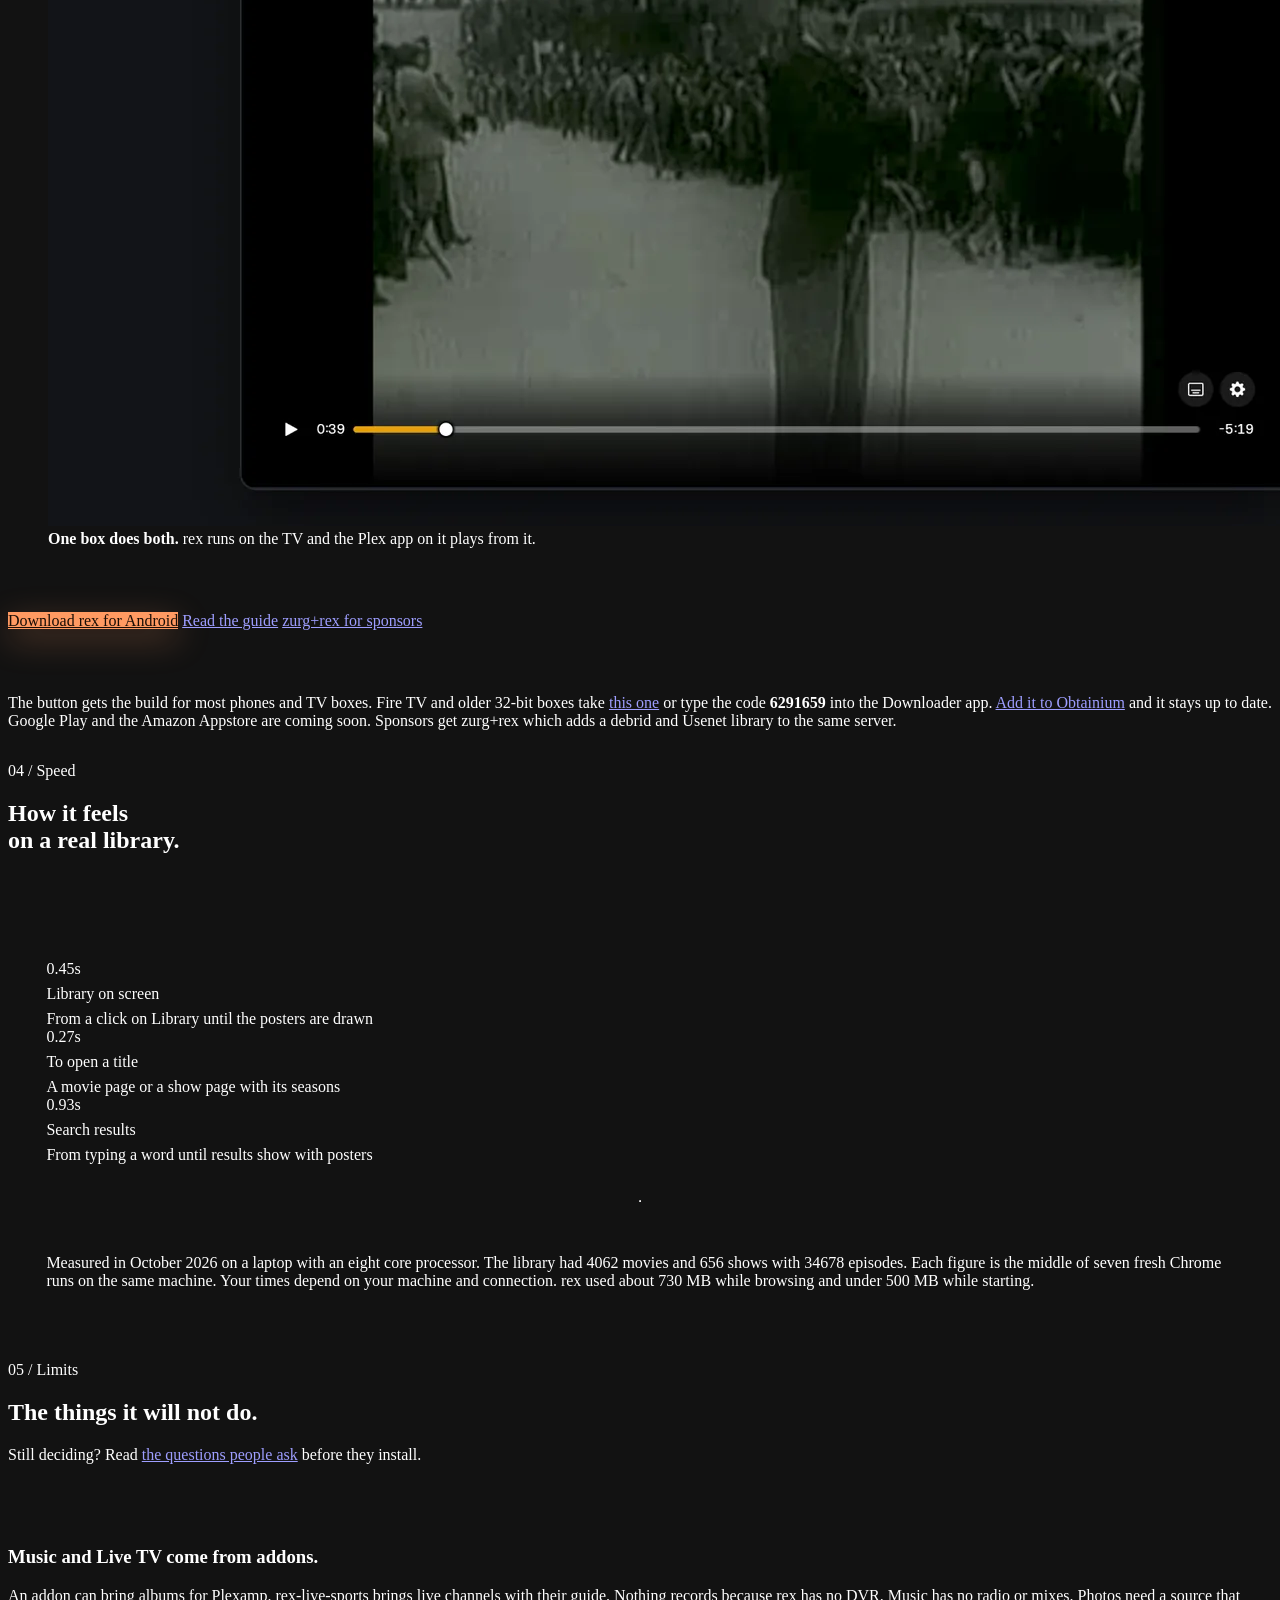
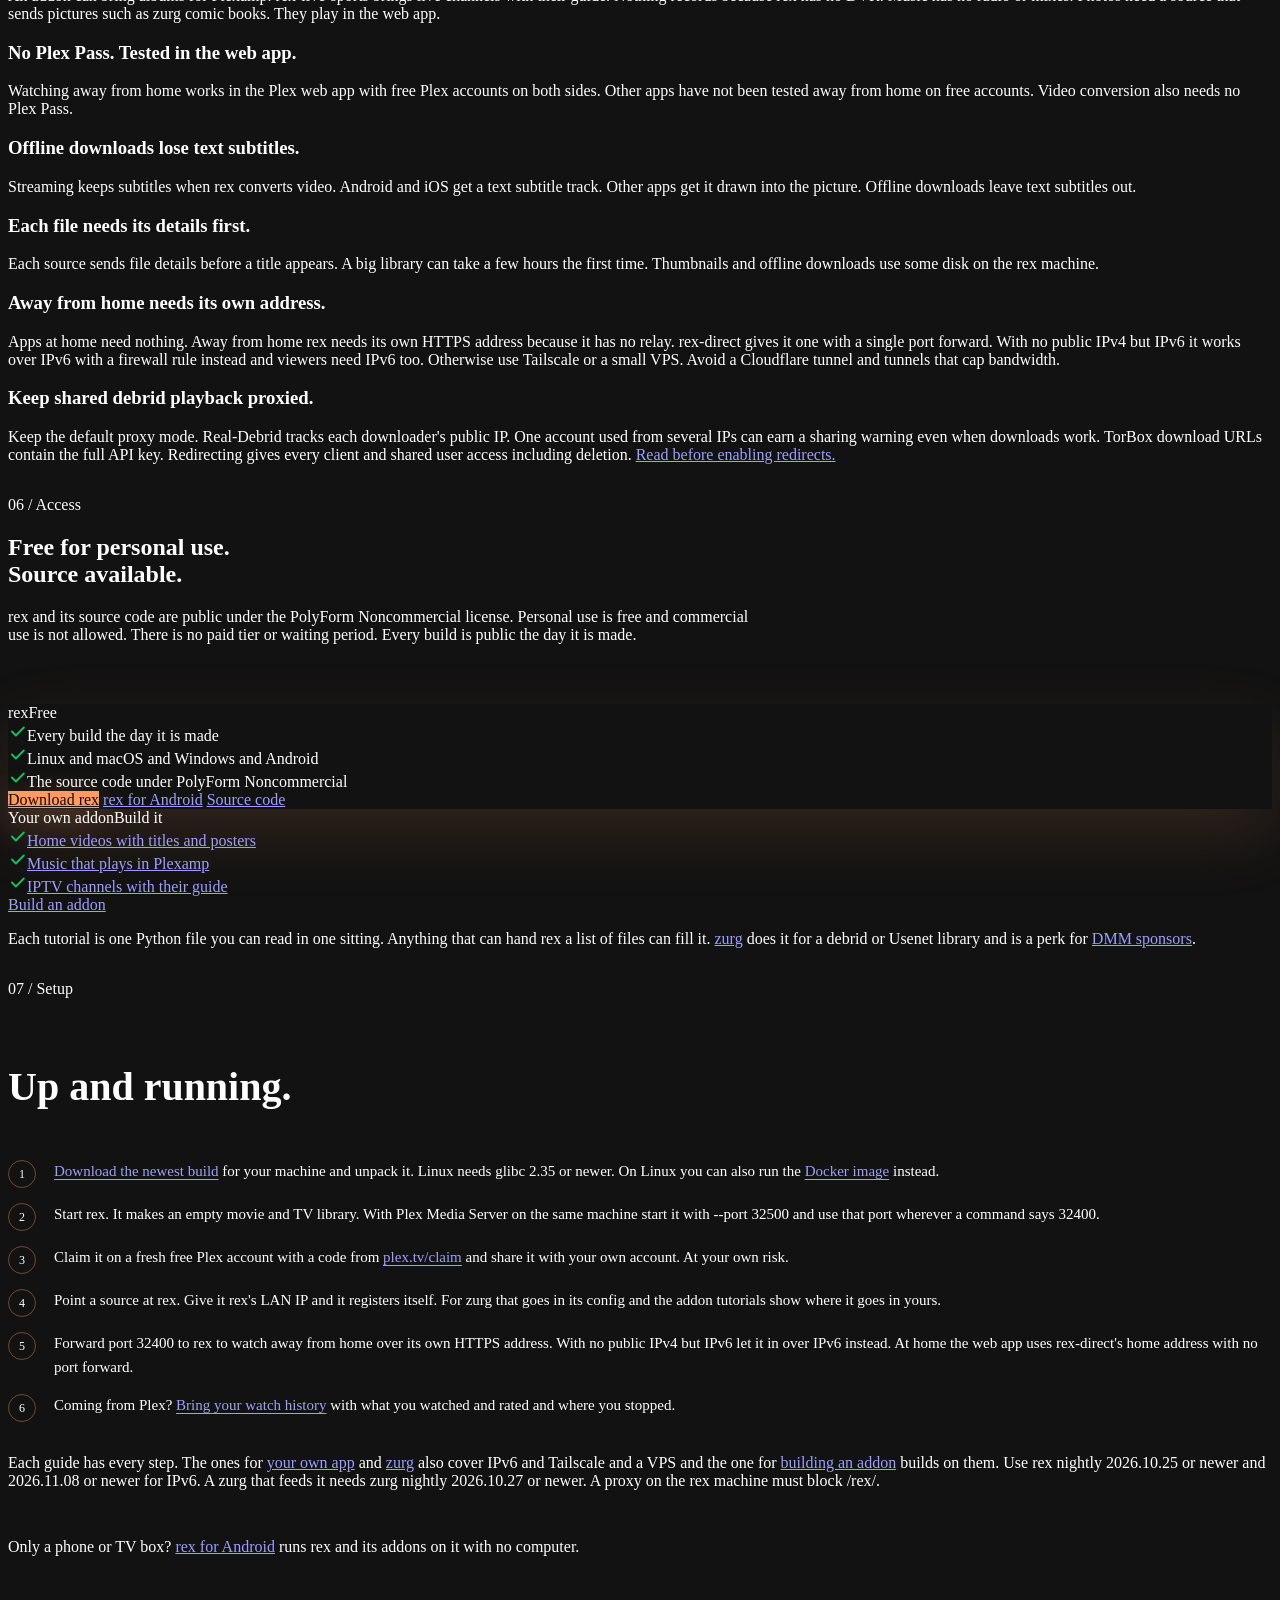
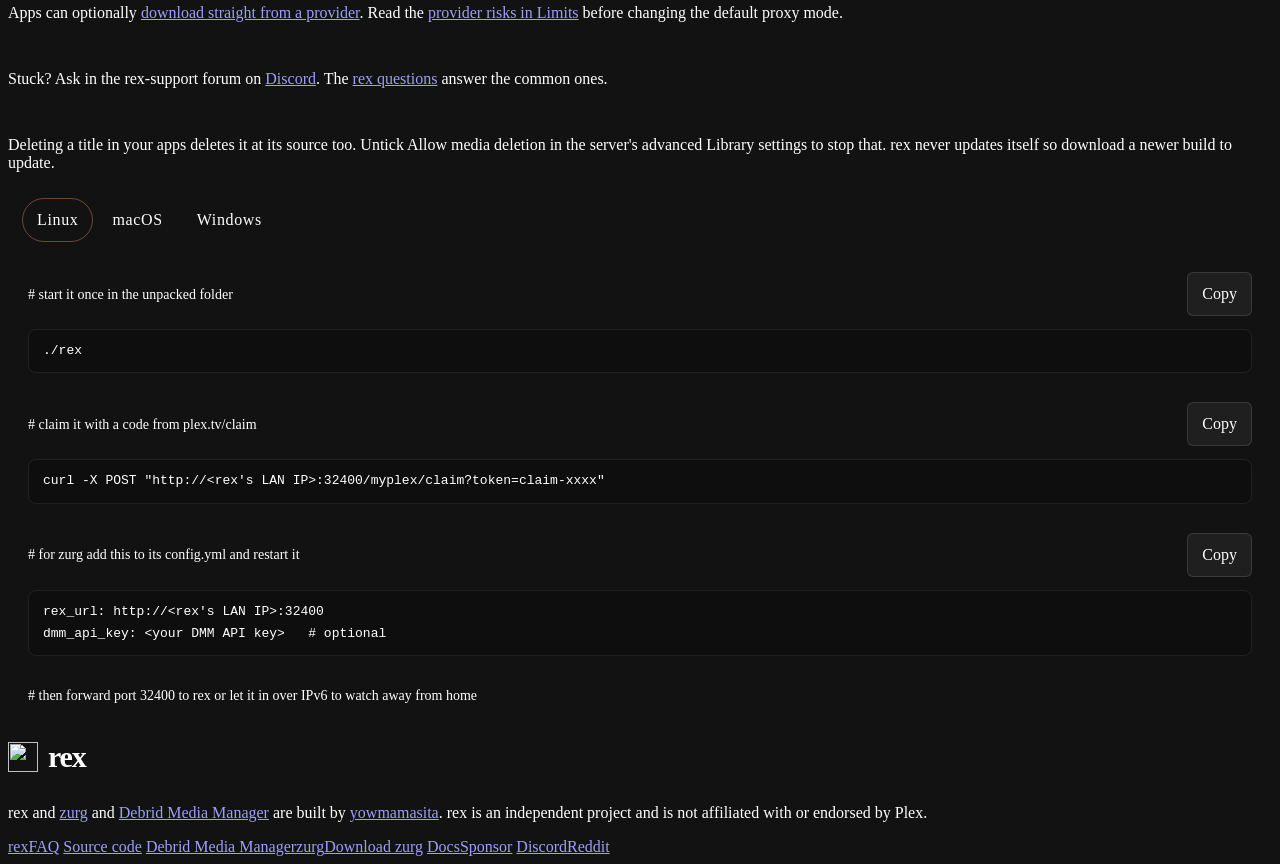
==== commit af788201: "docs: add the rex for Android Downloader code 6291659" ====
--- a/public/index.html
+++ b/public/index.html
@@ -221,7 +221,7 @@
         <a class="btn btn-ghost" href="https://notes.debridmediamanager.com/rex/android/">Read the guide</a>
         <a class="btn btn-ghost" href="https://zurg.debridmediamanager.com/android.html">zurg+rex for sponsors</a>
       </div>
-      <p class="note">The button gets the build for most phones and TV boxes. Fire TV and older 32-bit boxes take <a href="https://github.com/debridmediamanager/rex-android/releases/latest/download/rex-android-armeabi-v7a.apk">this one</a> or type <b>rex.debridmediamanager.com/tv</b> into the Downloader app. <a href="https://rex.debridmediamanager.com/obtainium">Add it to Obtainium</a> and it stays up to date. Google Play and the Amazon Appstore are coming soon. Sponsors get zurg+rex which adds a debrid and Usenet library to the same server.</p>
+      <p class="note">The button gets the build for most phones and TV boxes. Fire TV and older 32-bit boxes take <a href="https://github.com/debridmediamanager/rex-android/releases/latest/download/rex-android-armeabi-v7a.apk">this one</a> or type the code <b>6291659</b> into the Downloader app. <a href="https://rex.debridmediamanager.com/obtainium">Add it to Obtainium</a> and it stays up to date. Google Play and the Amazon Appstore are coming soon. Sponsors get zurg+rex which adds a debrid and Usenet library to the same server.</p>
     </div>
   </section>
 
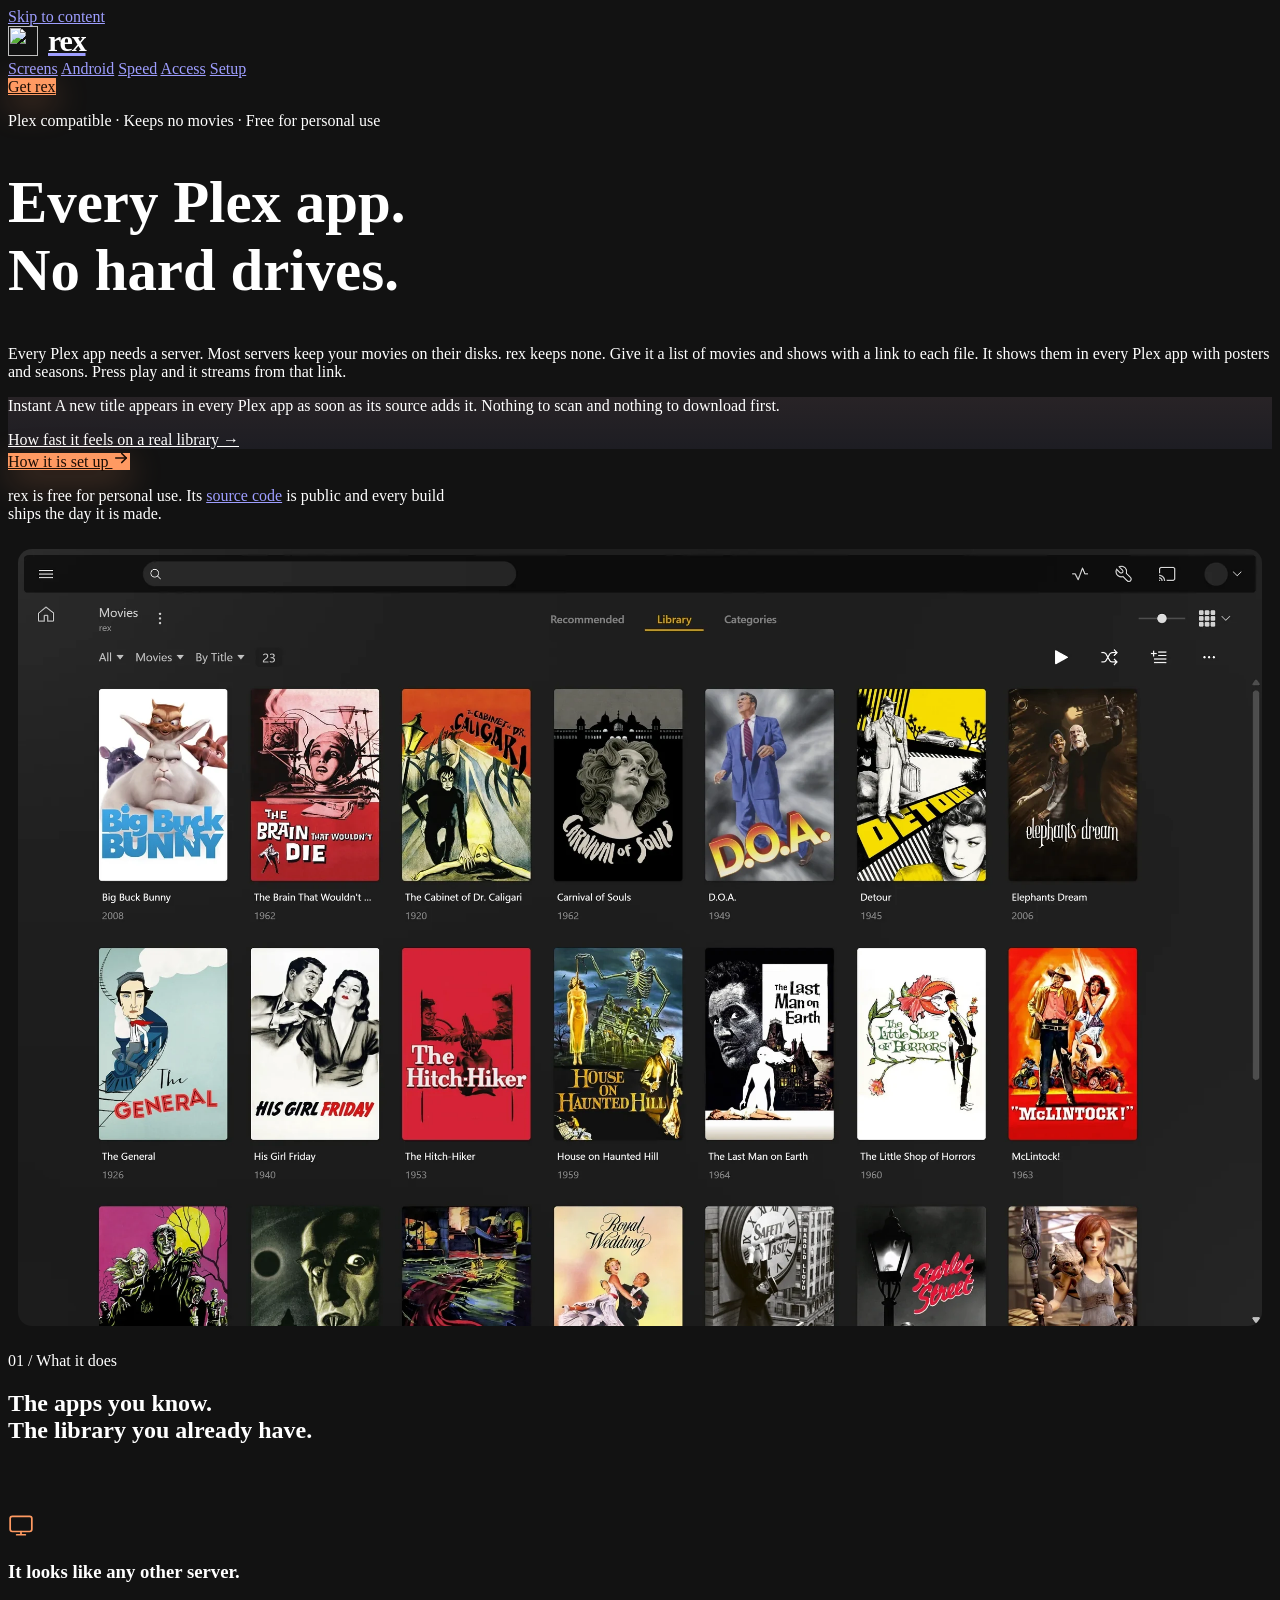
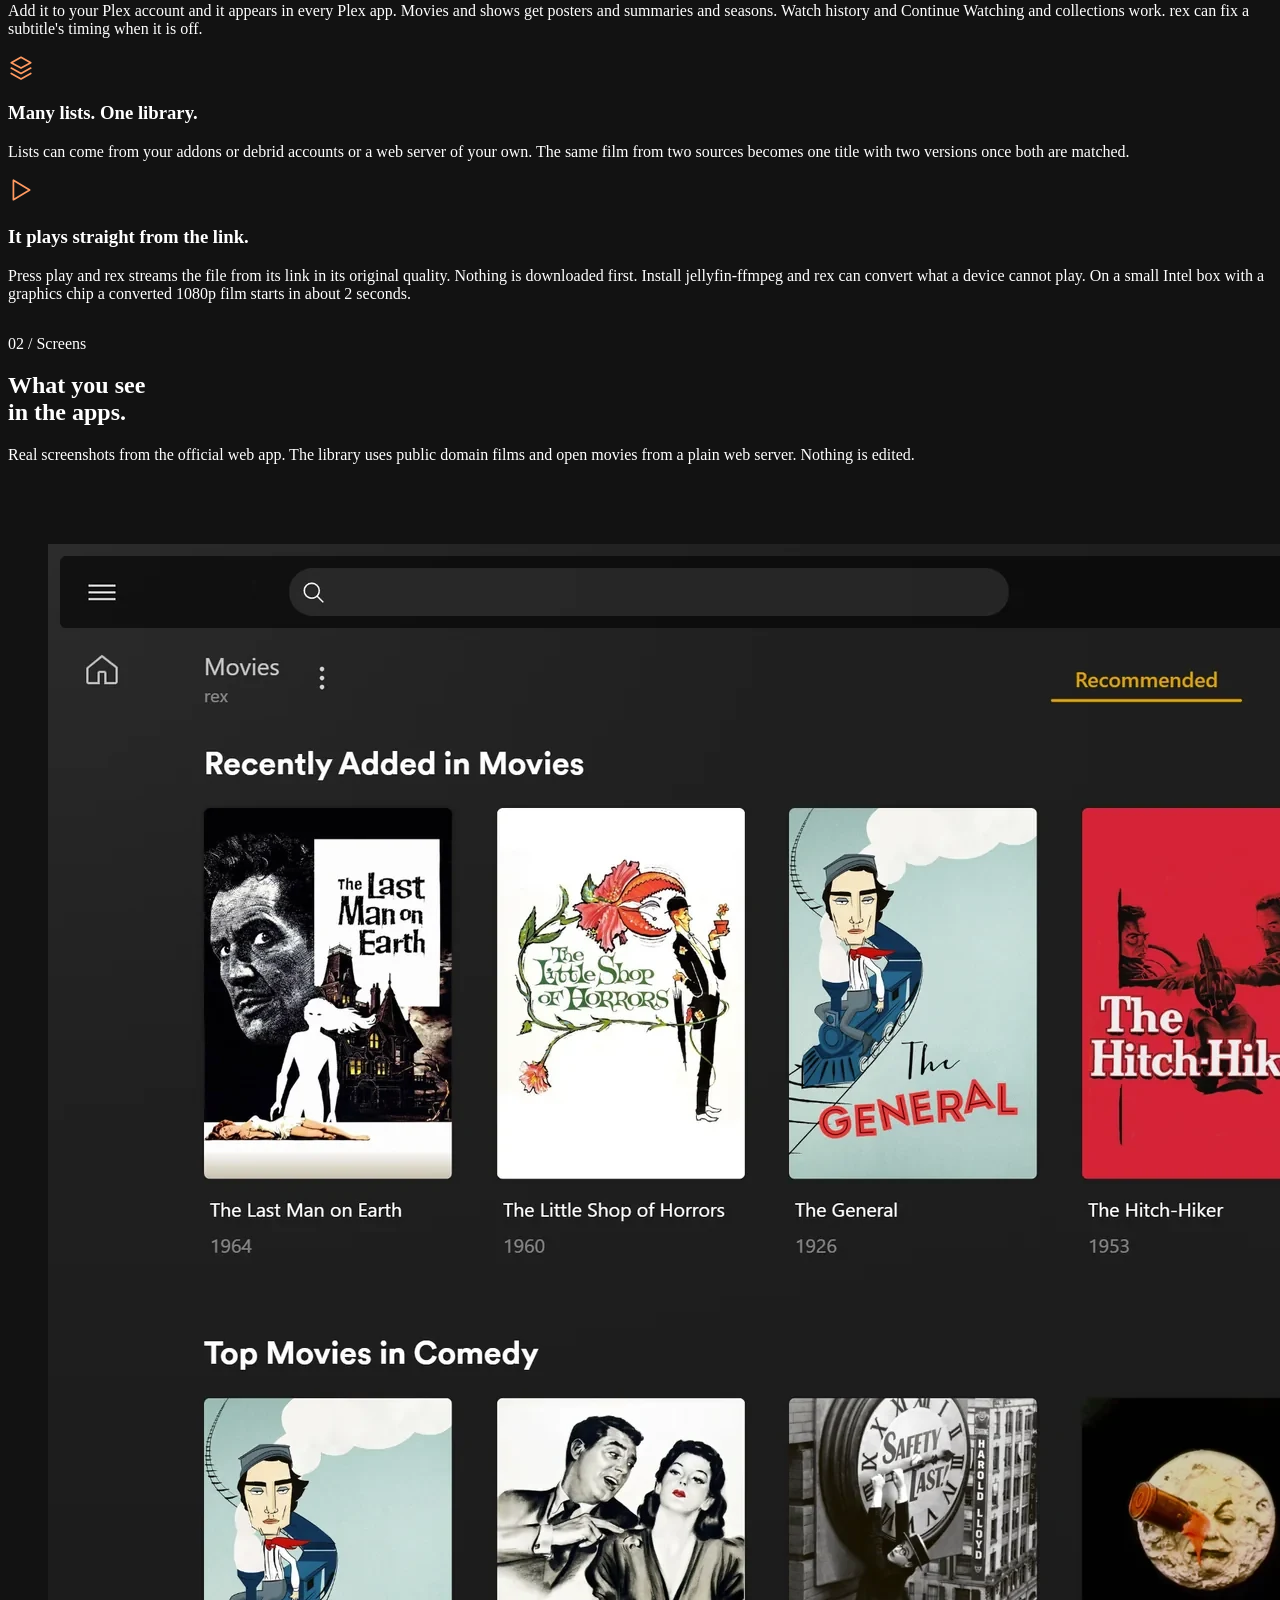
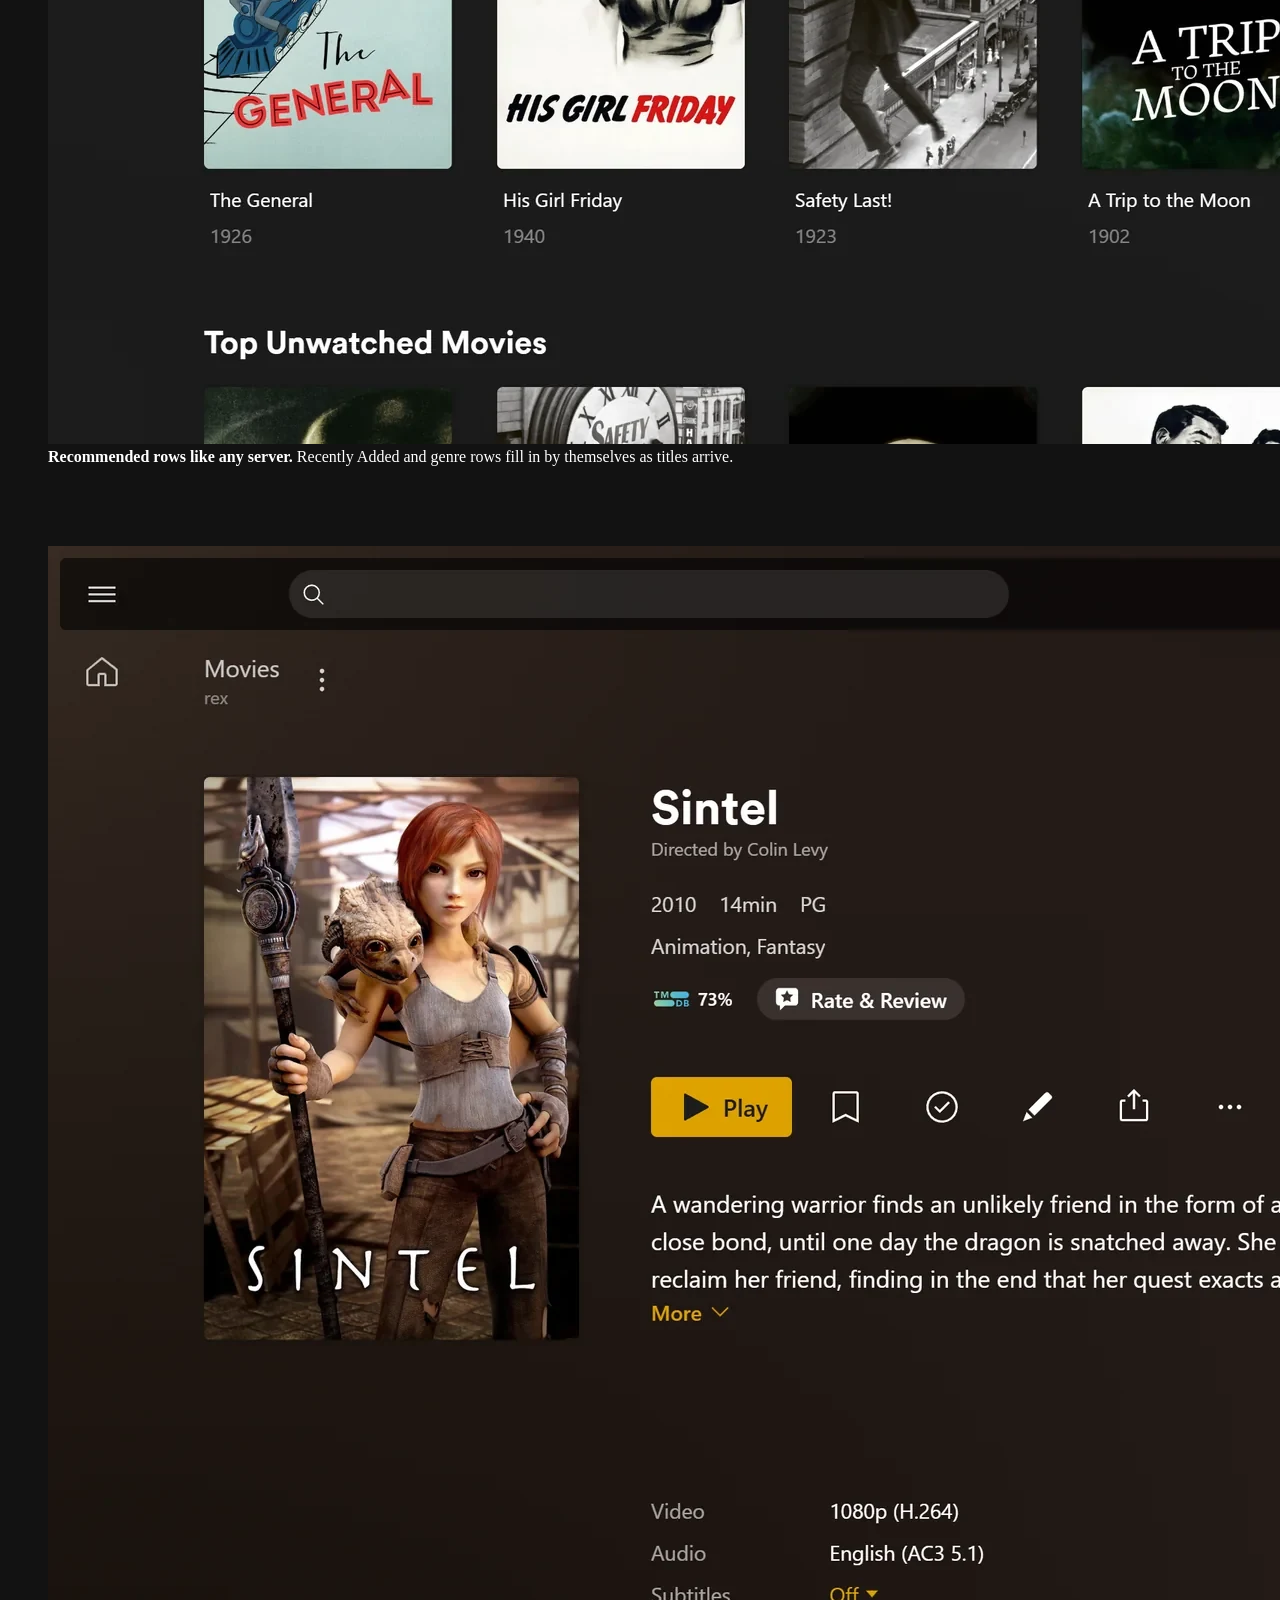
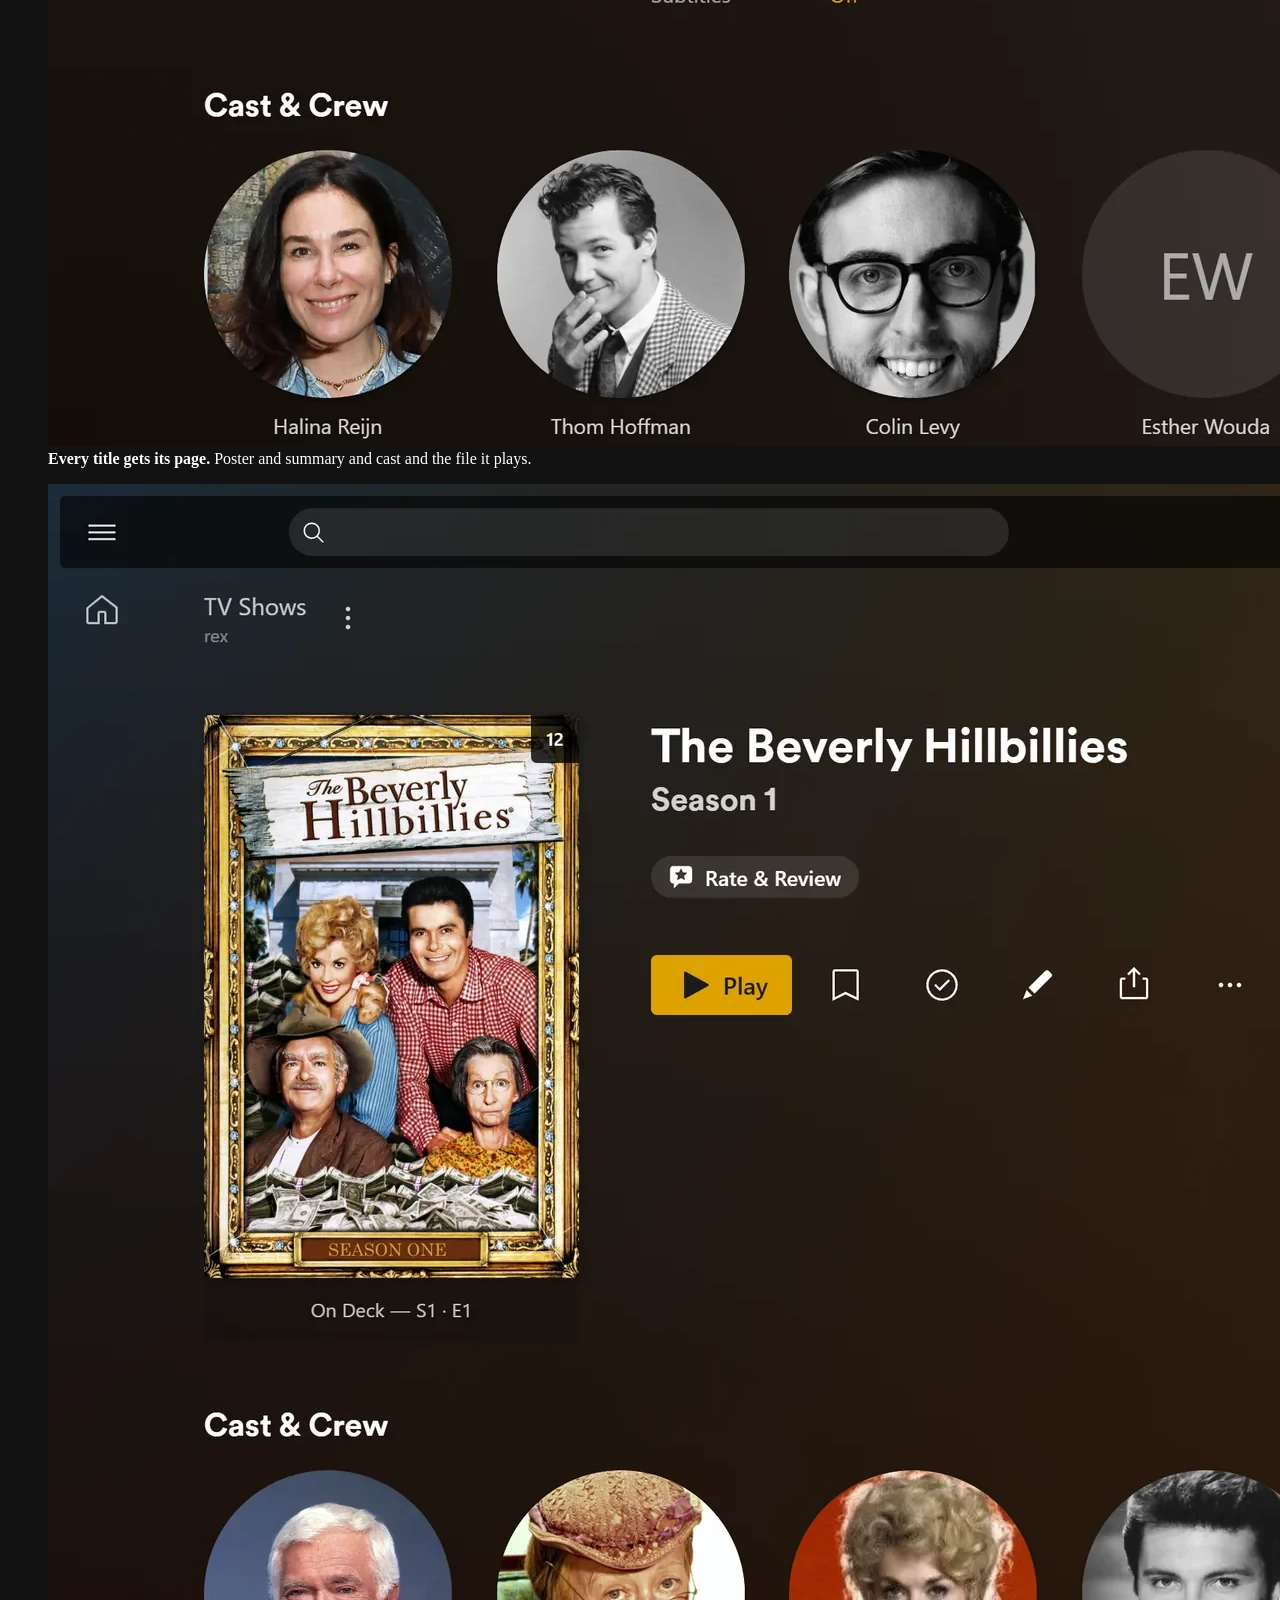
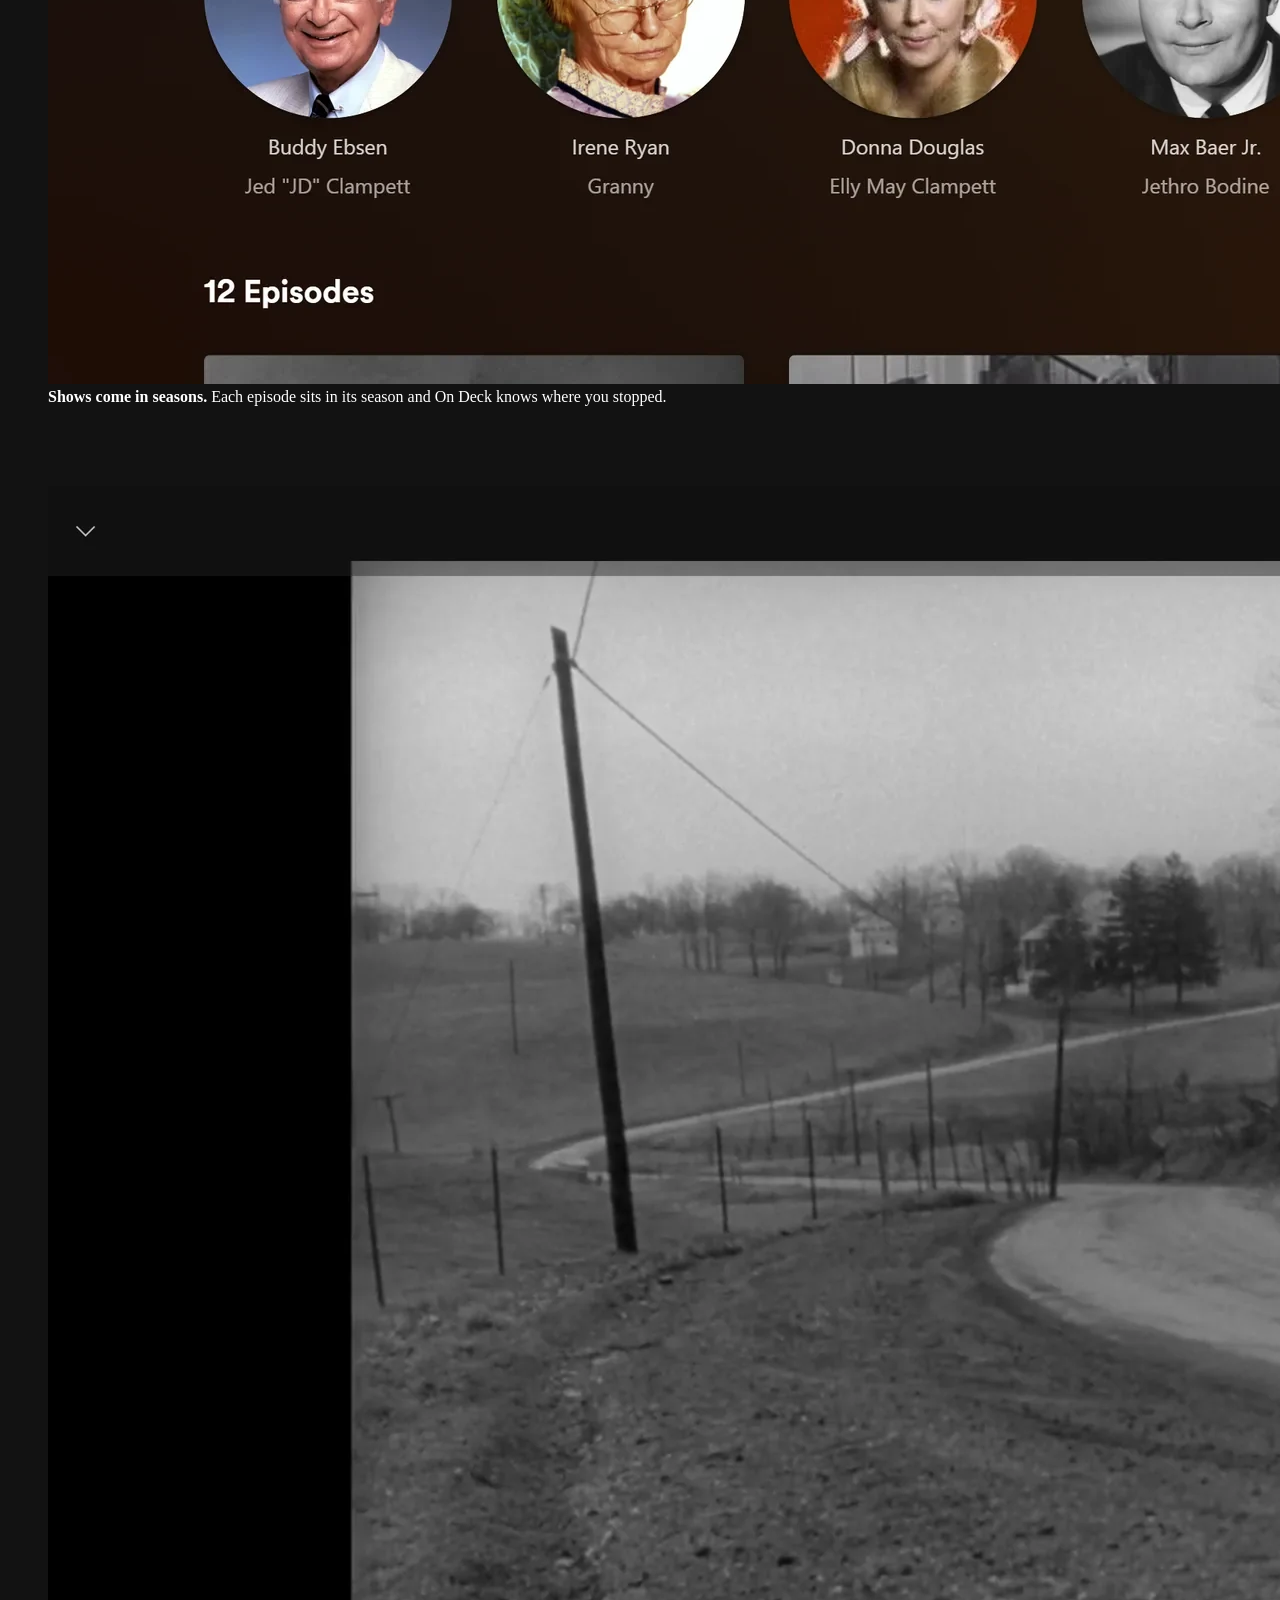
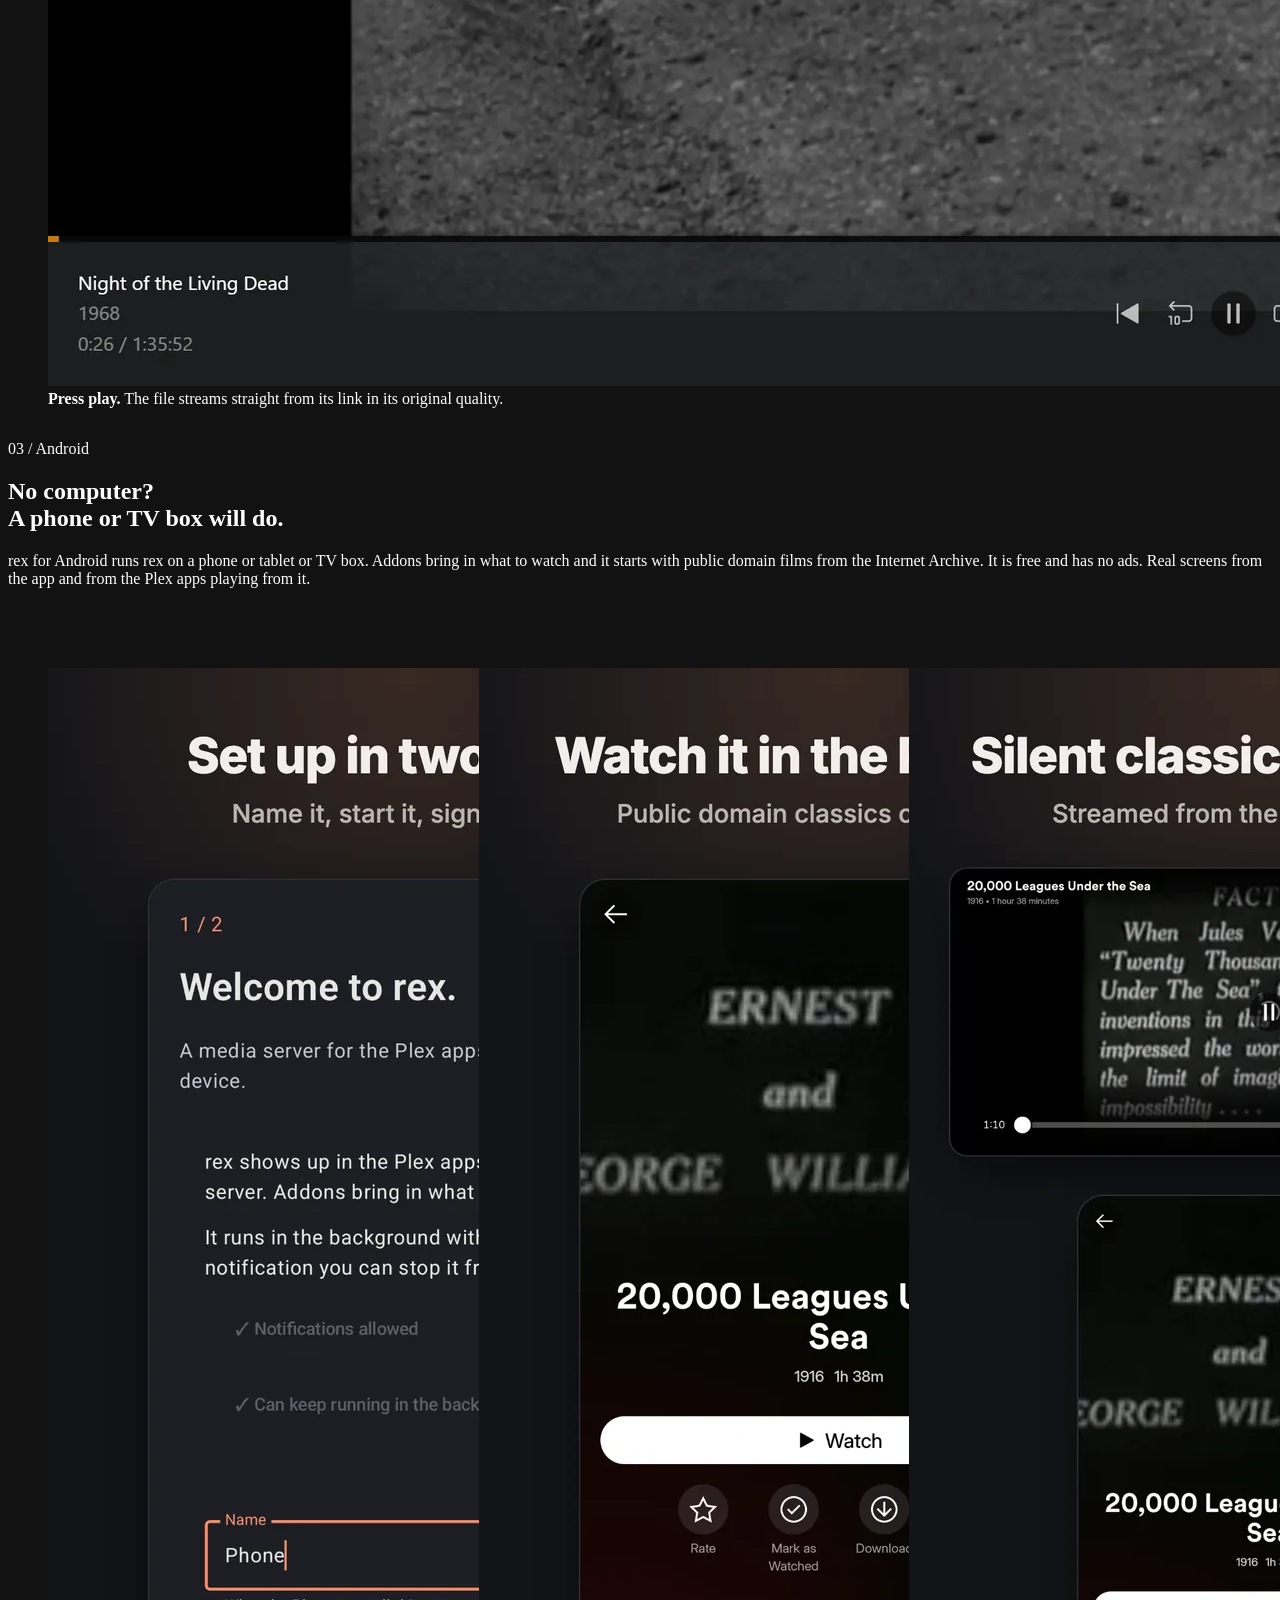
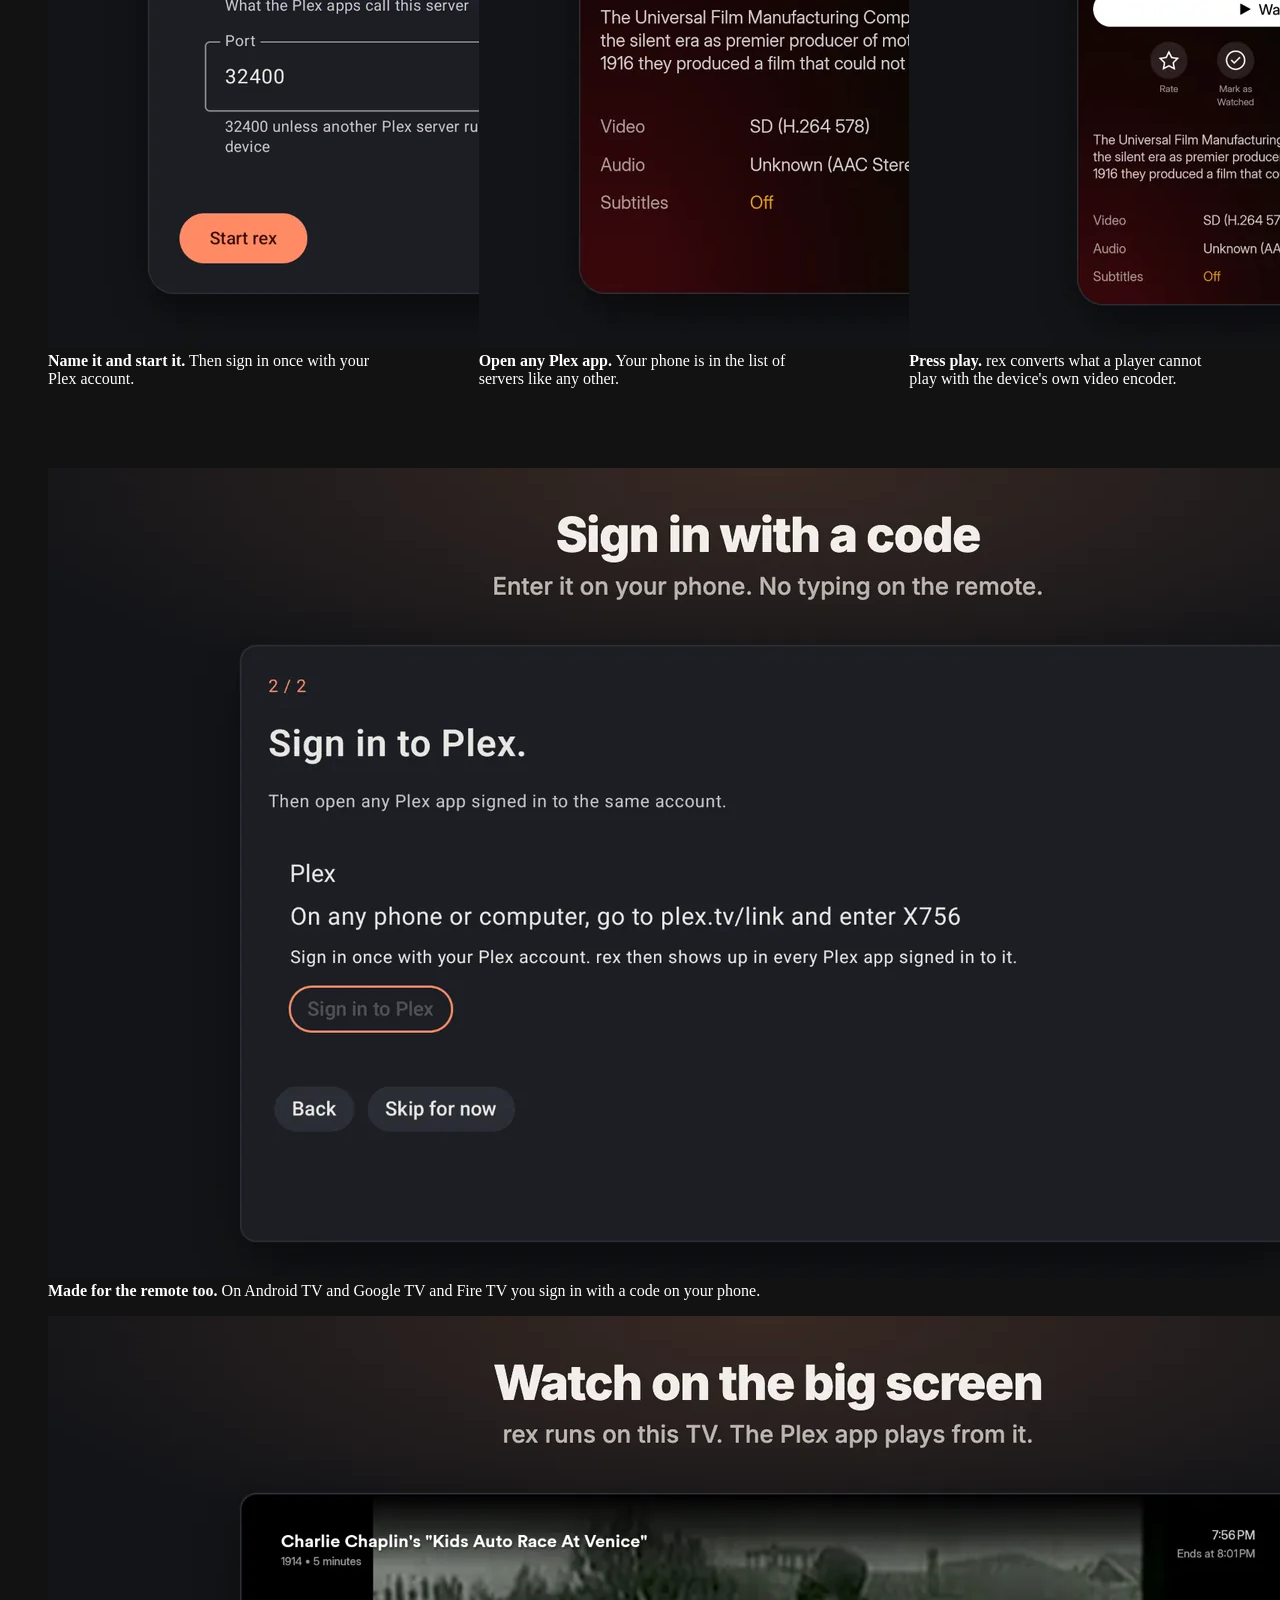
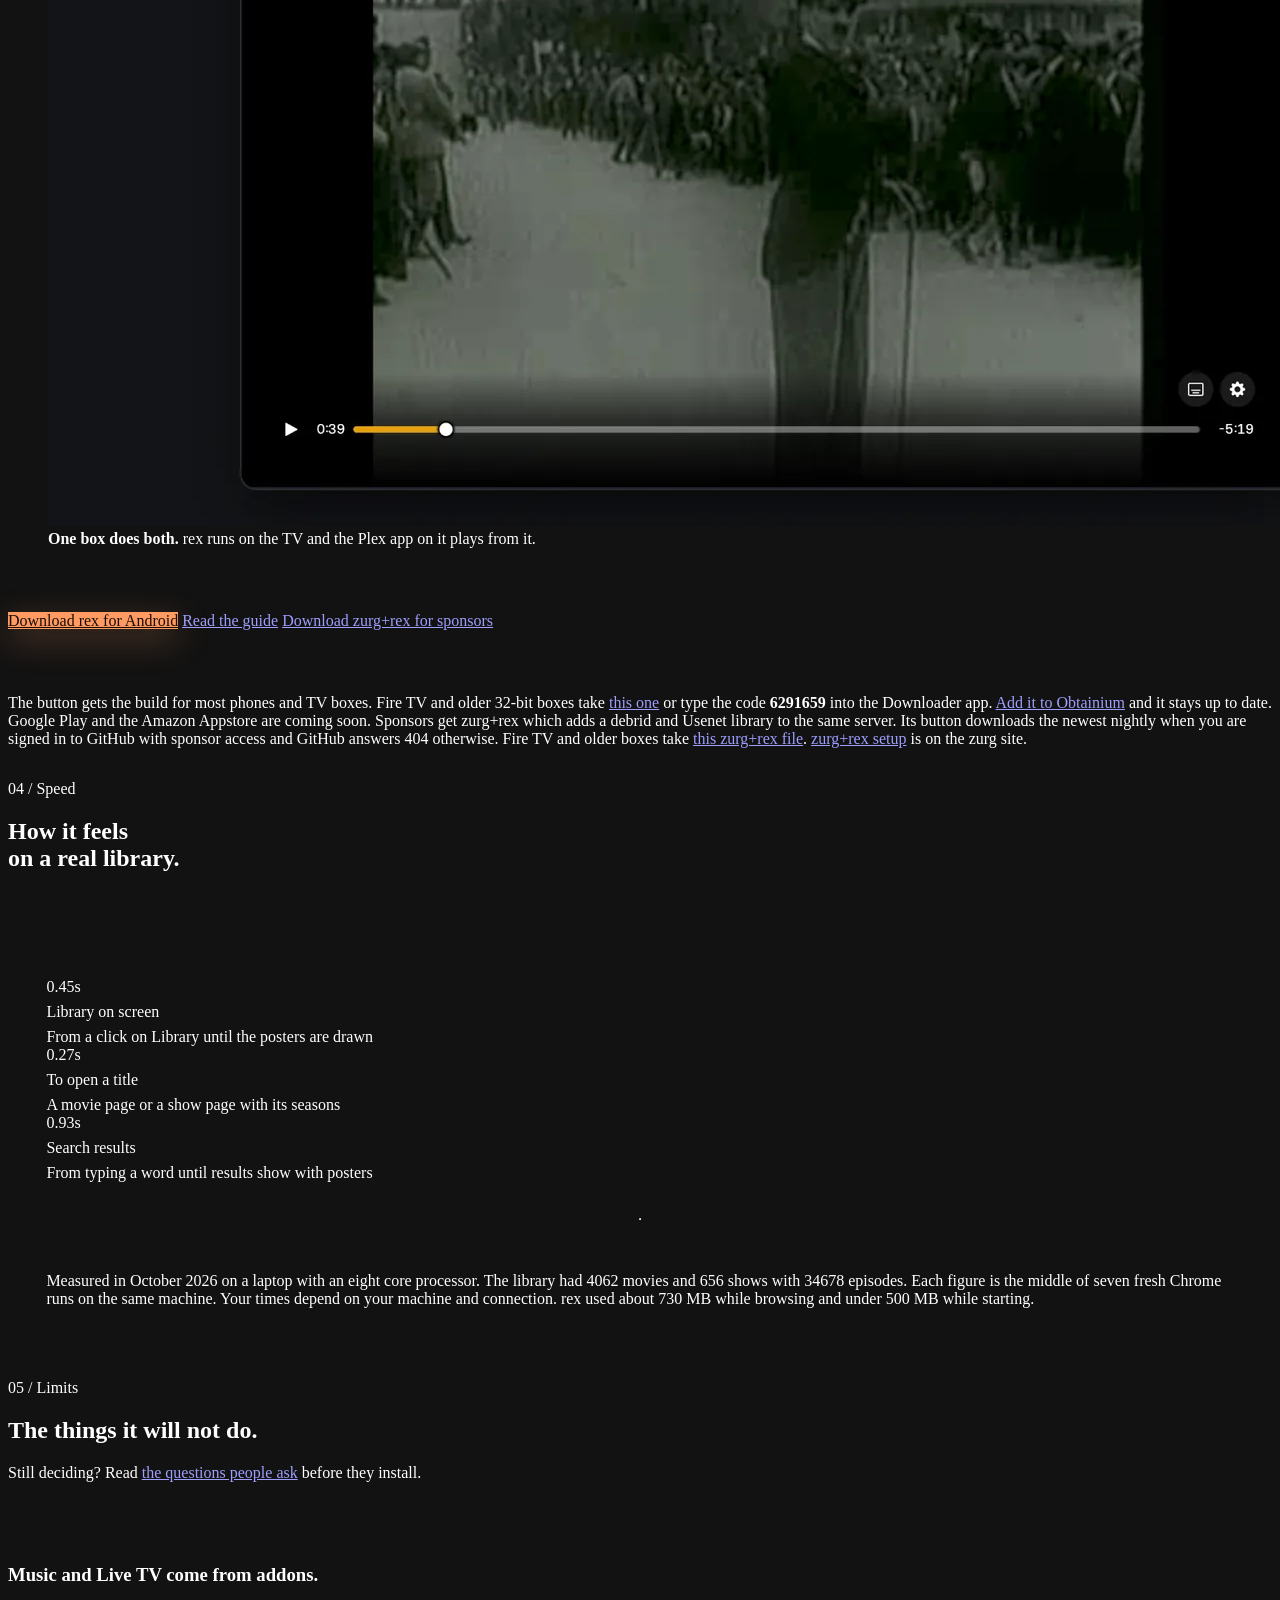
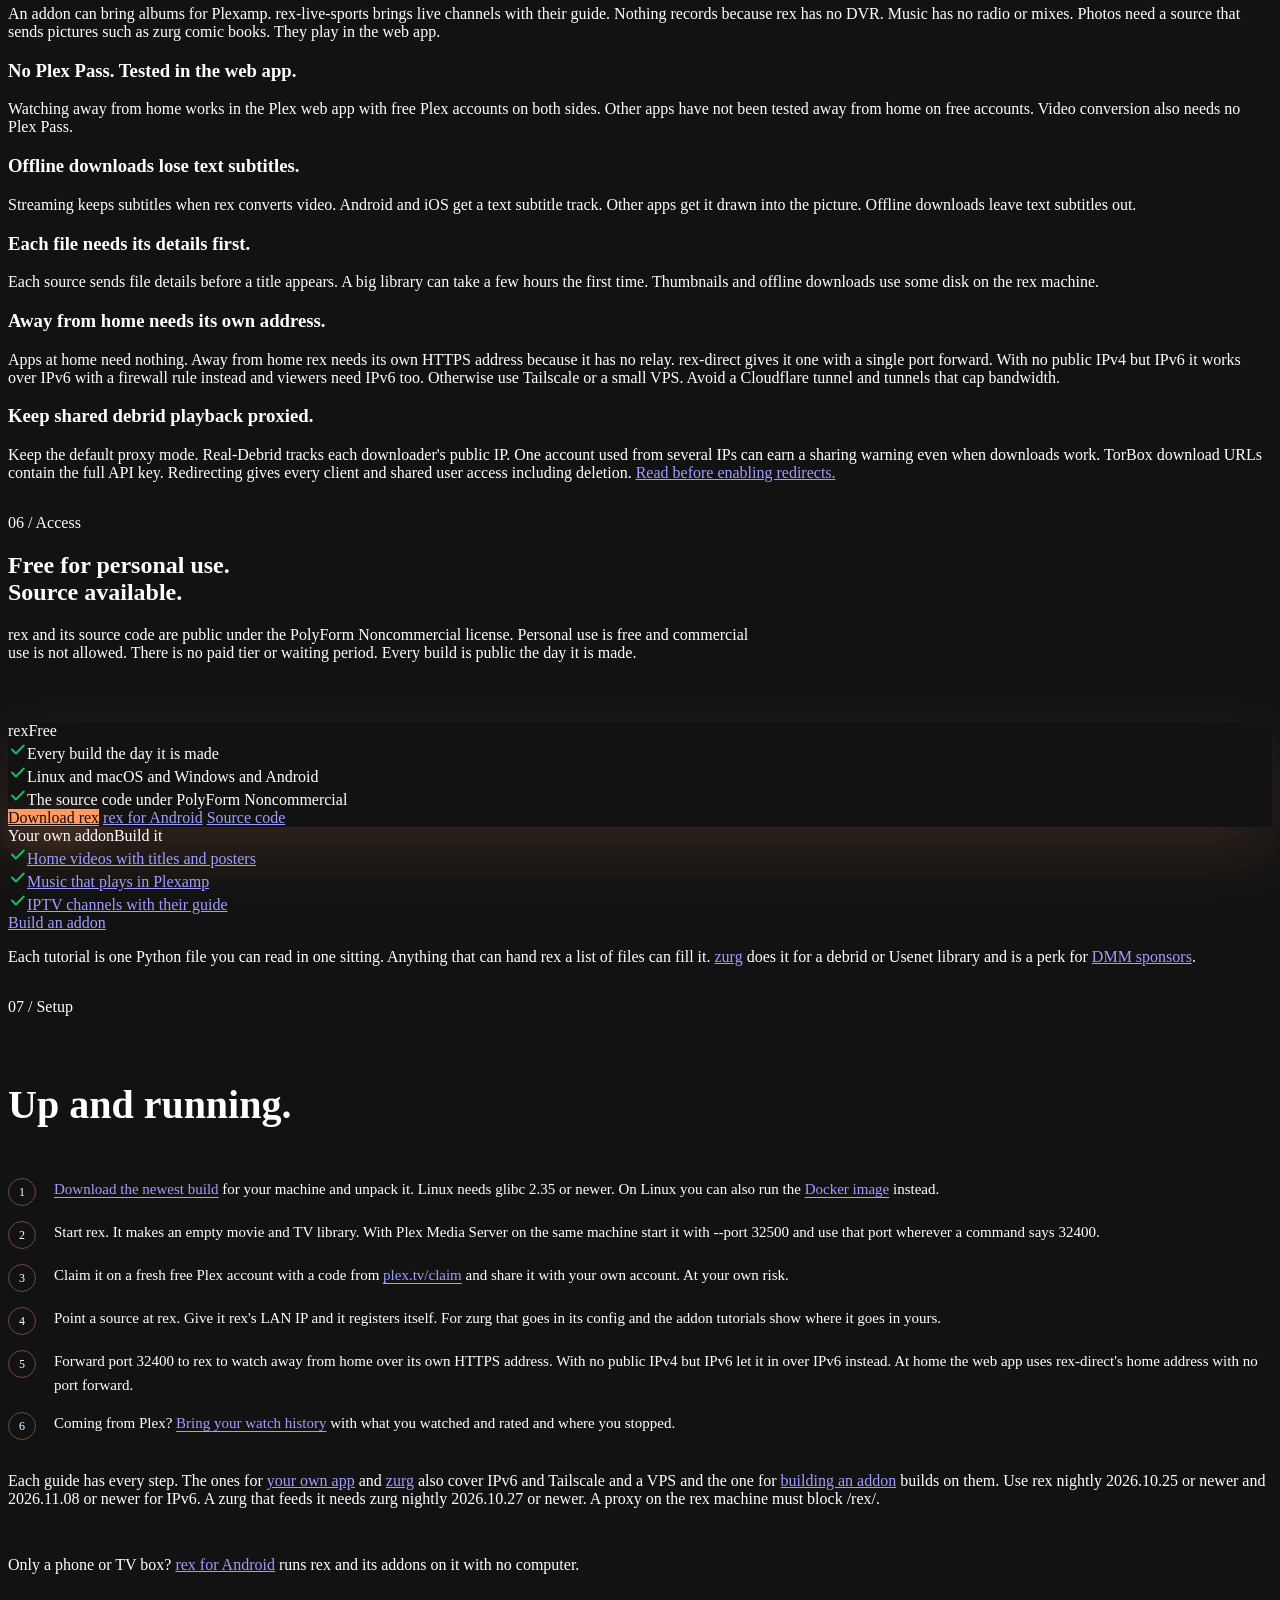
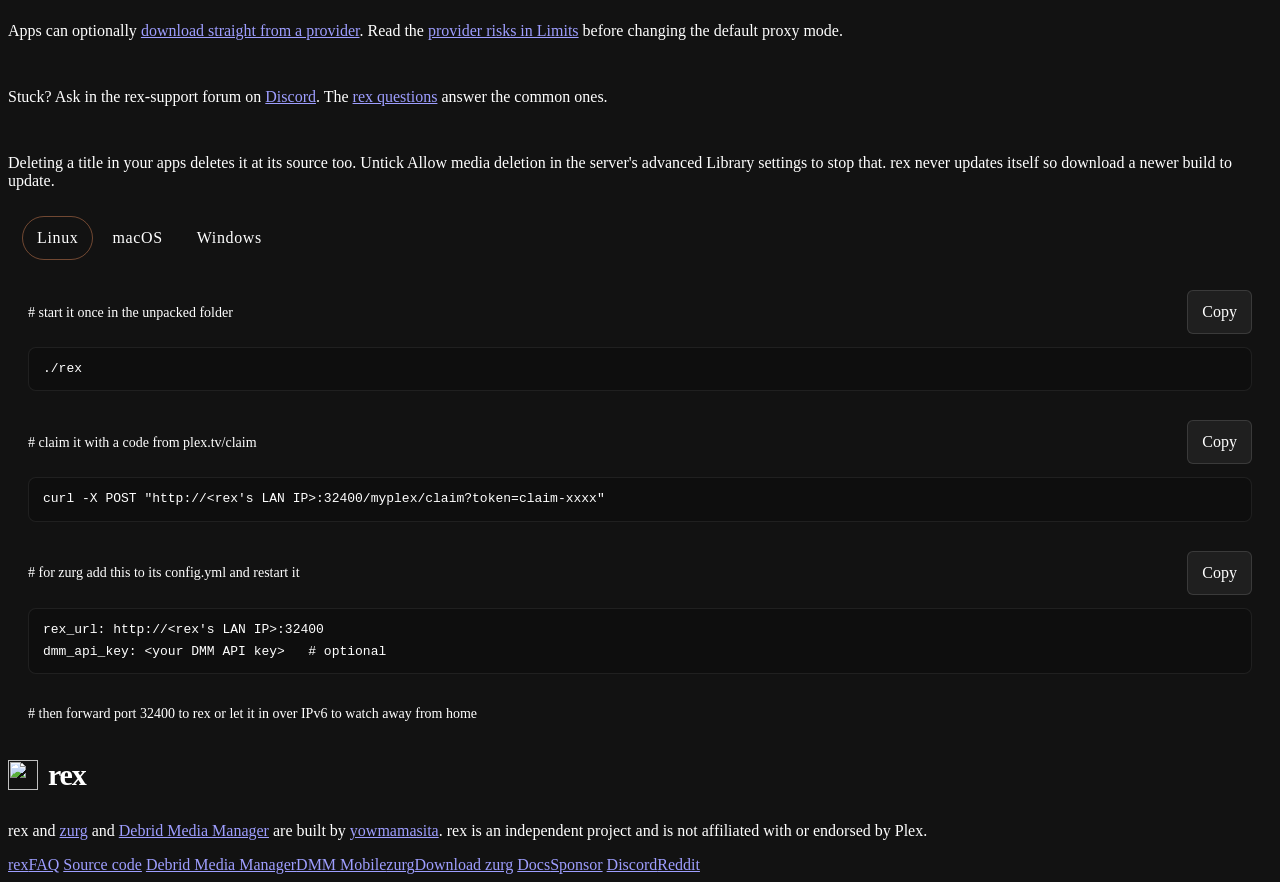
==== commit 8e0627c0: "feat: direct zurg+rex download for sponsors and DMM Mobile in the footer" ====
--- a/public/index.html
+++ b/public/index.html
@@ -219,9 +219,9 @@
       <div class="plan-cta">
         <a class="btn btn-primary" href="https://github.com/debridmediamanager/rex-android/releases/latest/download/rex-android-arm64-v8a.apk">Download rex for Android</a>
         <a class="btn btn-ghost" href="https://notes.debridmediamanager.com/rex/android/">Read the guide</a>
-        <a class="btn btn-ghost" href="https://zurg.debridmediamanager.com/android.html">zurg+rex for sponsors</a>
-      </div>
-      <p class="note">The button gets the build for most phones and TV boxes. Fire TV and older 32-bit boxes take <a href="https://github.com/debridmediamanager/rex-android/releases/latest/download/rex-android-armeabi-v7a.apk">this one</a> or type the code <b>6291659</b> into the Downloader app. <a href="https://rex.debridmediamanager.com/obtainium">Add it to Obtainium</a> and it stays up to date. Google Play and the Amazon Appstore are coming soon. Sponsors get zurg+rex which adds a debrid and Usenet library to the same server.</p>
+        <a class="btn btn-ghost" href="https://gatekeeper.debridmediamanager.com/download/android-arm64-v8a.apk">Download zurg+rex for sponsors</a>
+      </div>
+      <p class="note">The button gets the build for most phones and TV boxes. Fire TV and older 32-bit boxes take <a href="https://github.com/debridmediamanager/rex-android/releases/latest/download/rex-android-armeabi-v7a.apk">this one</a> or type the code <b>6291659</b> into the Downloader app. <a href="https://rex.debridmediamanager.com/obtainium">Add it to Obtainium</a> and it stays up to date. Google Play and the Amazon Appstore are coming soon. Sponsors get zurg+rex which adds a debrid and Usenet library to the same server. Its button downloads the newest nightly when you are signed in to GitHub with sponsor access and GitHub answers 404 otherwise. Fire TV and older boxes take <a href="https://gatekeeper.debridmediamanager.com/download/android-armeabi-v7a.apk">this zurg+rex file</a>. <a href="https://zurg.debridmediamanager.com/android.html">zurg+rex setup</a> is on the zurg site.</p>
     </div>
   </section>
 
@@ -393,7 +393,7 @@
   <nav class="wrap footer-nav" aria-label="Footer navigation">
     <a href="/">rex</a><a href="https://notes.debridmediamanager.com/rex/faq/">FAQ</a>
     <a href="https://github.com/debridmediamanager/rex">Source code</a>
-    <a href="https://debridmediamanager.com/">Debrid Media Manager</a><a href="https://zurg.debridmediamanager.com/">zurg</a><a href="https://zurg.debridmediamanager.com/download.html">Download zurg</a>
+    <a href="https://debridmediamanager.com/">Debrid Media Manager</a><a href="https://debridmediamanager.com/mobile">DMM Mobile</a><a href="https://zurg.debridmediamanager.com/">zurg</a><a href="https://zurg.debridmediamanager.com/download.html">Download zurg</a>
     <a href="https://notes.debridmediamanager.com/rex/">Docs</a><a href="https://gatekeeper.debridmediamanager.com/">Sponsor</a>
     <a href="https://discord.com/invite/7u4YjMThXP">Discord</a><a href="https://www.reddit.com/r/debridmediamanager/">Reddit</a>
   </nav>
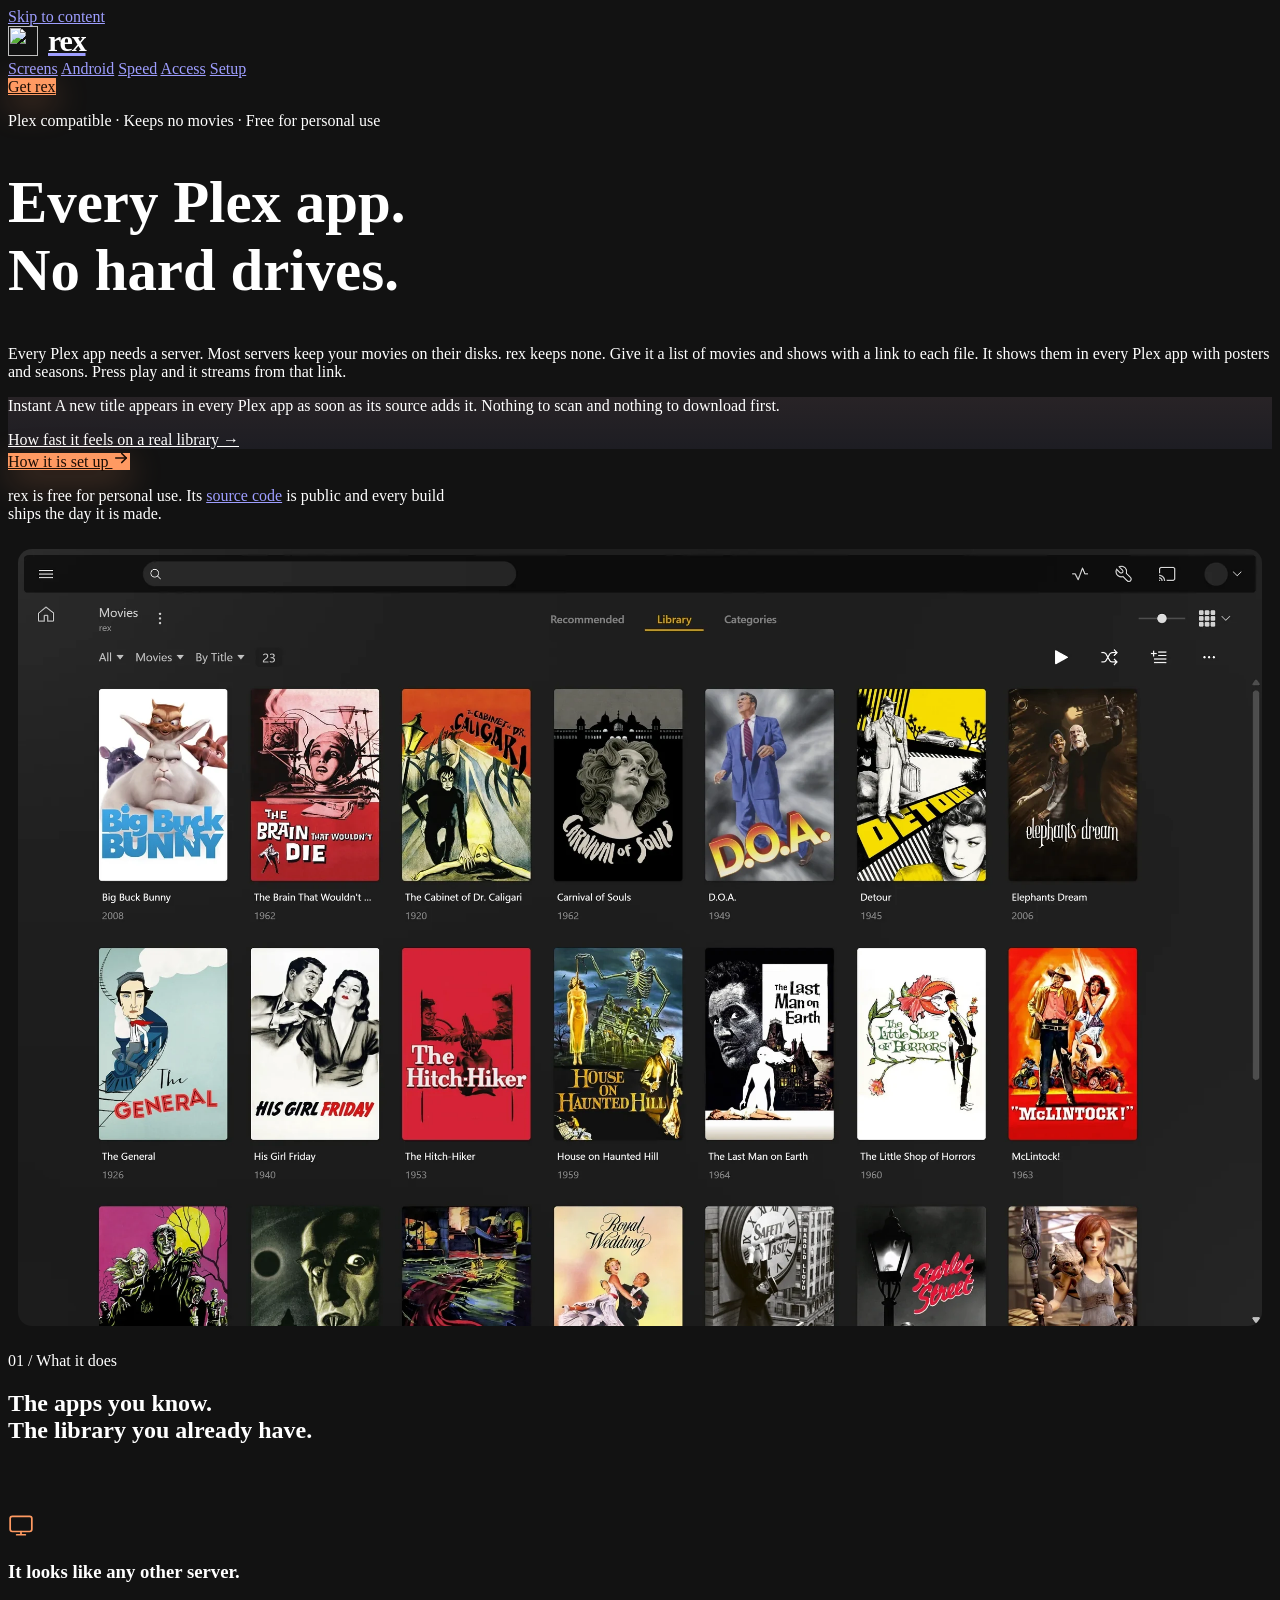
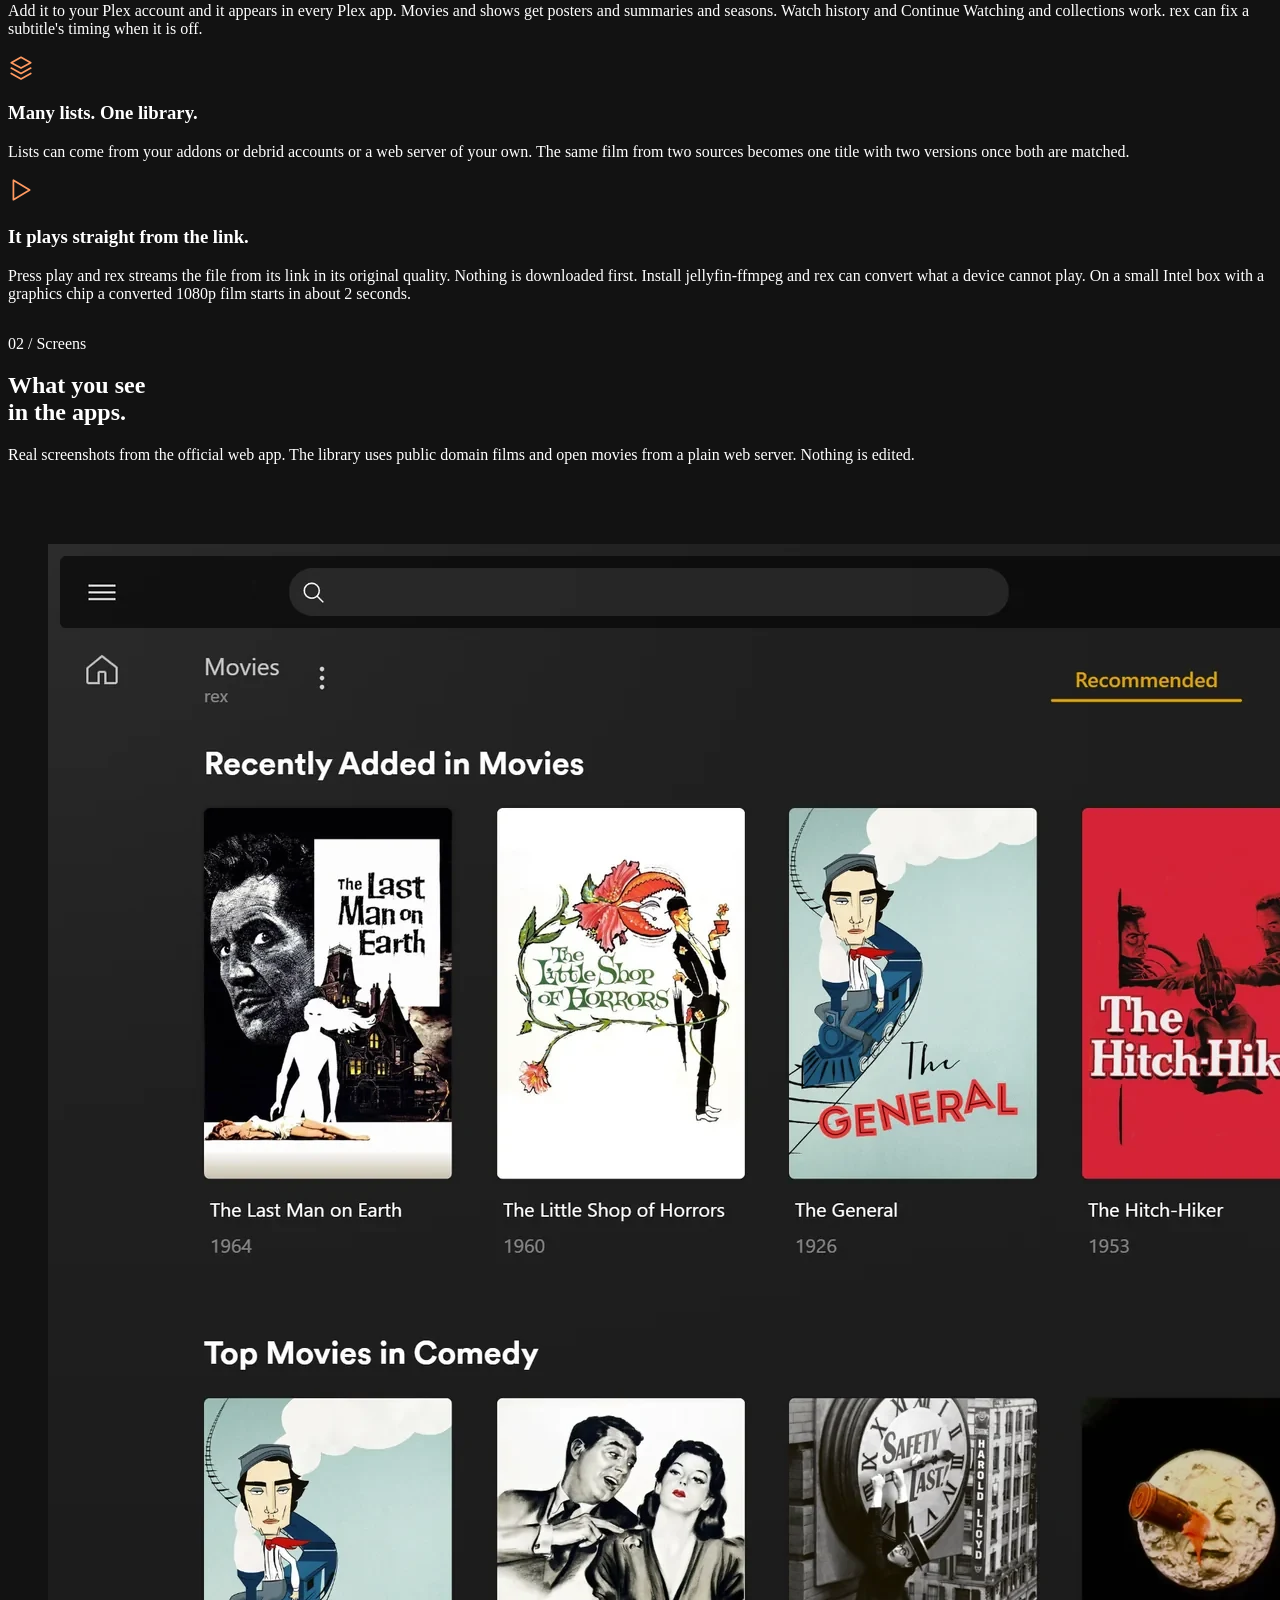
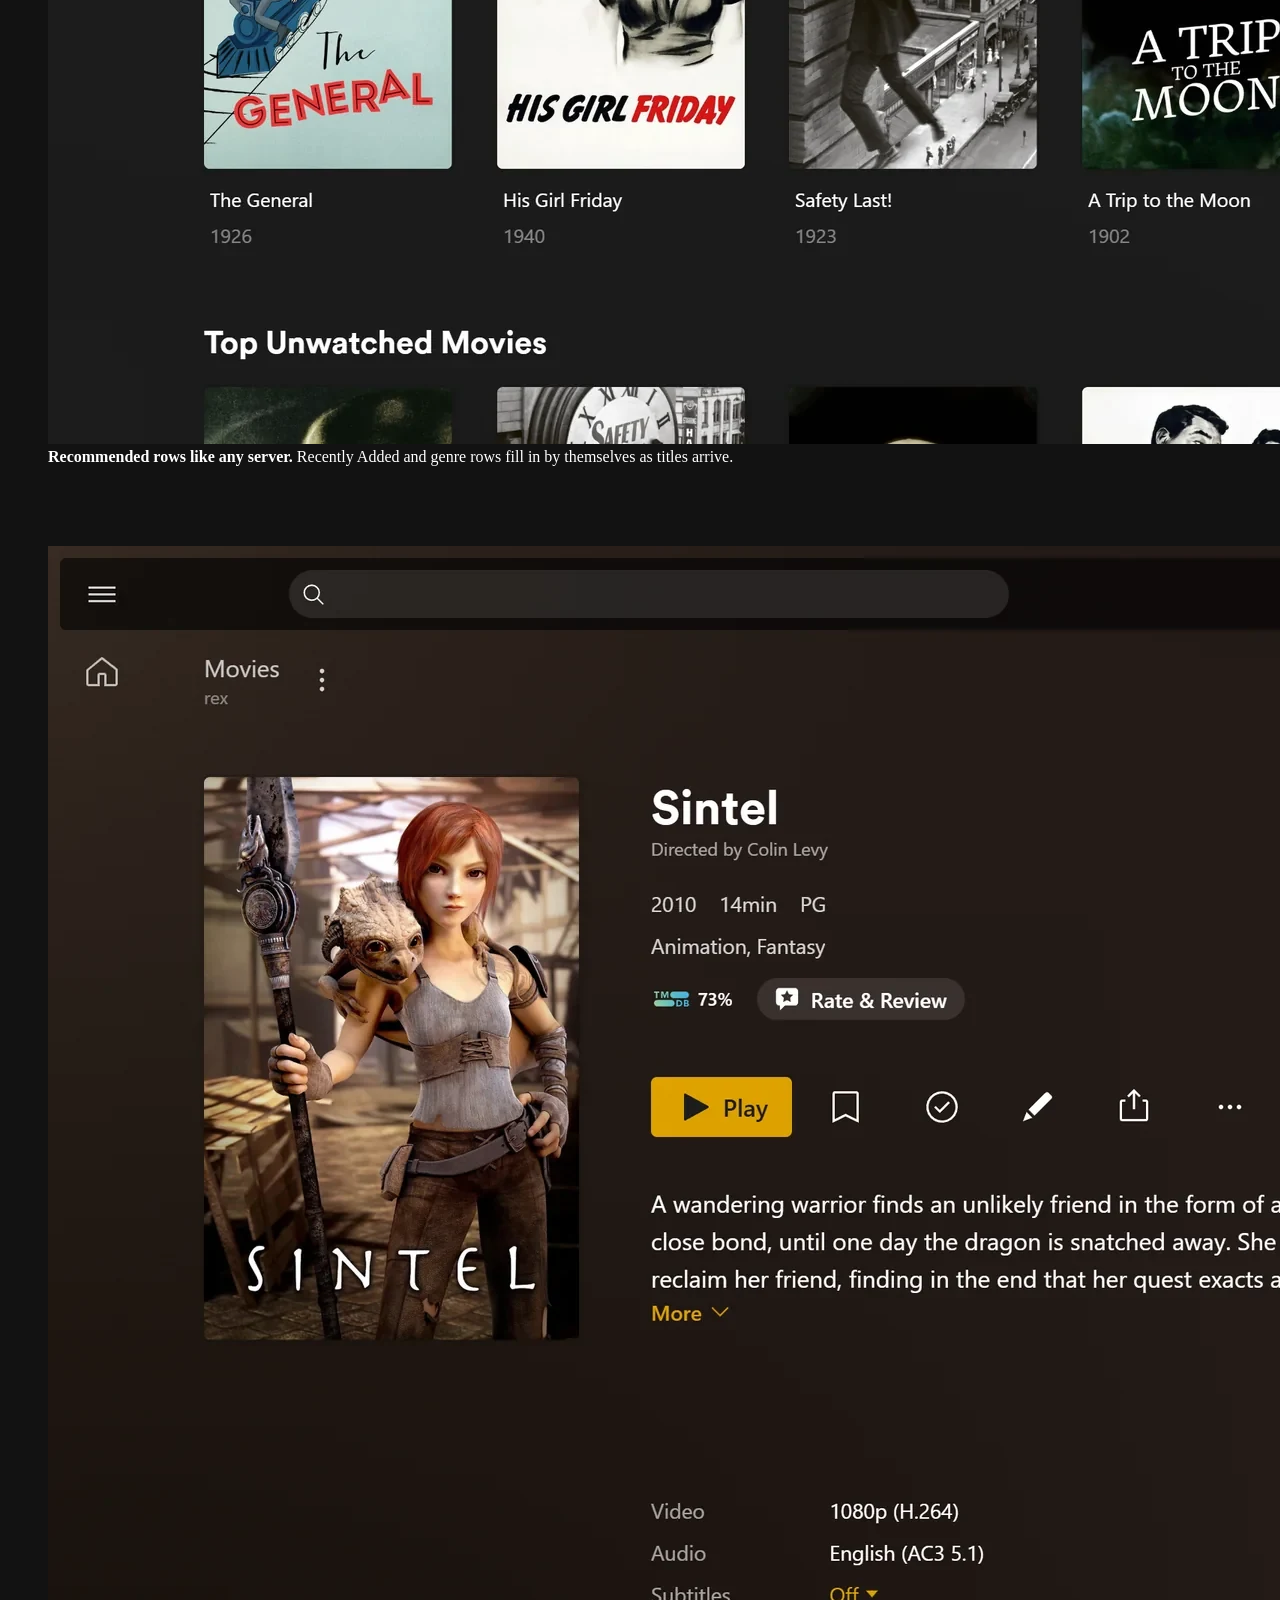
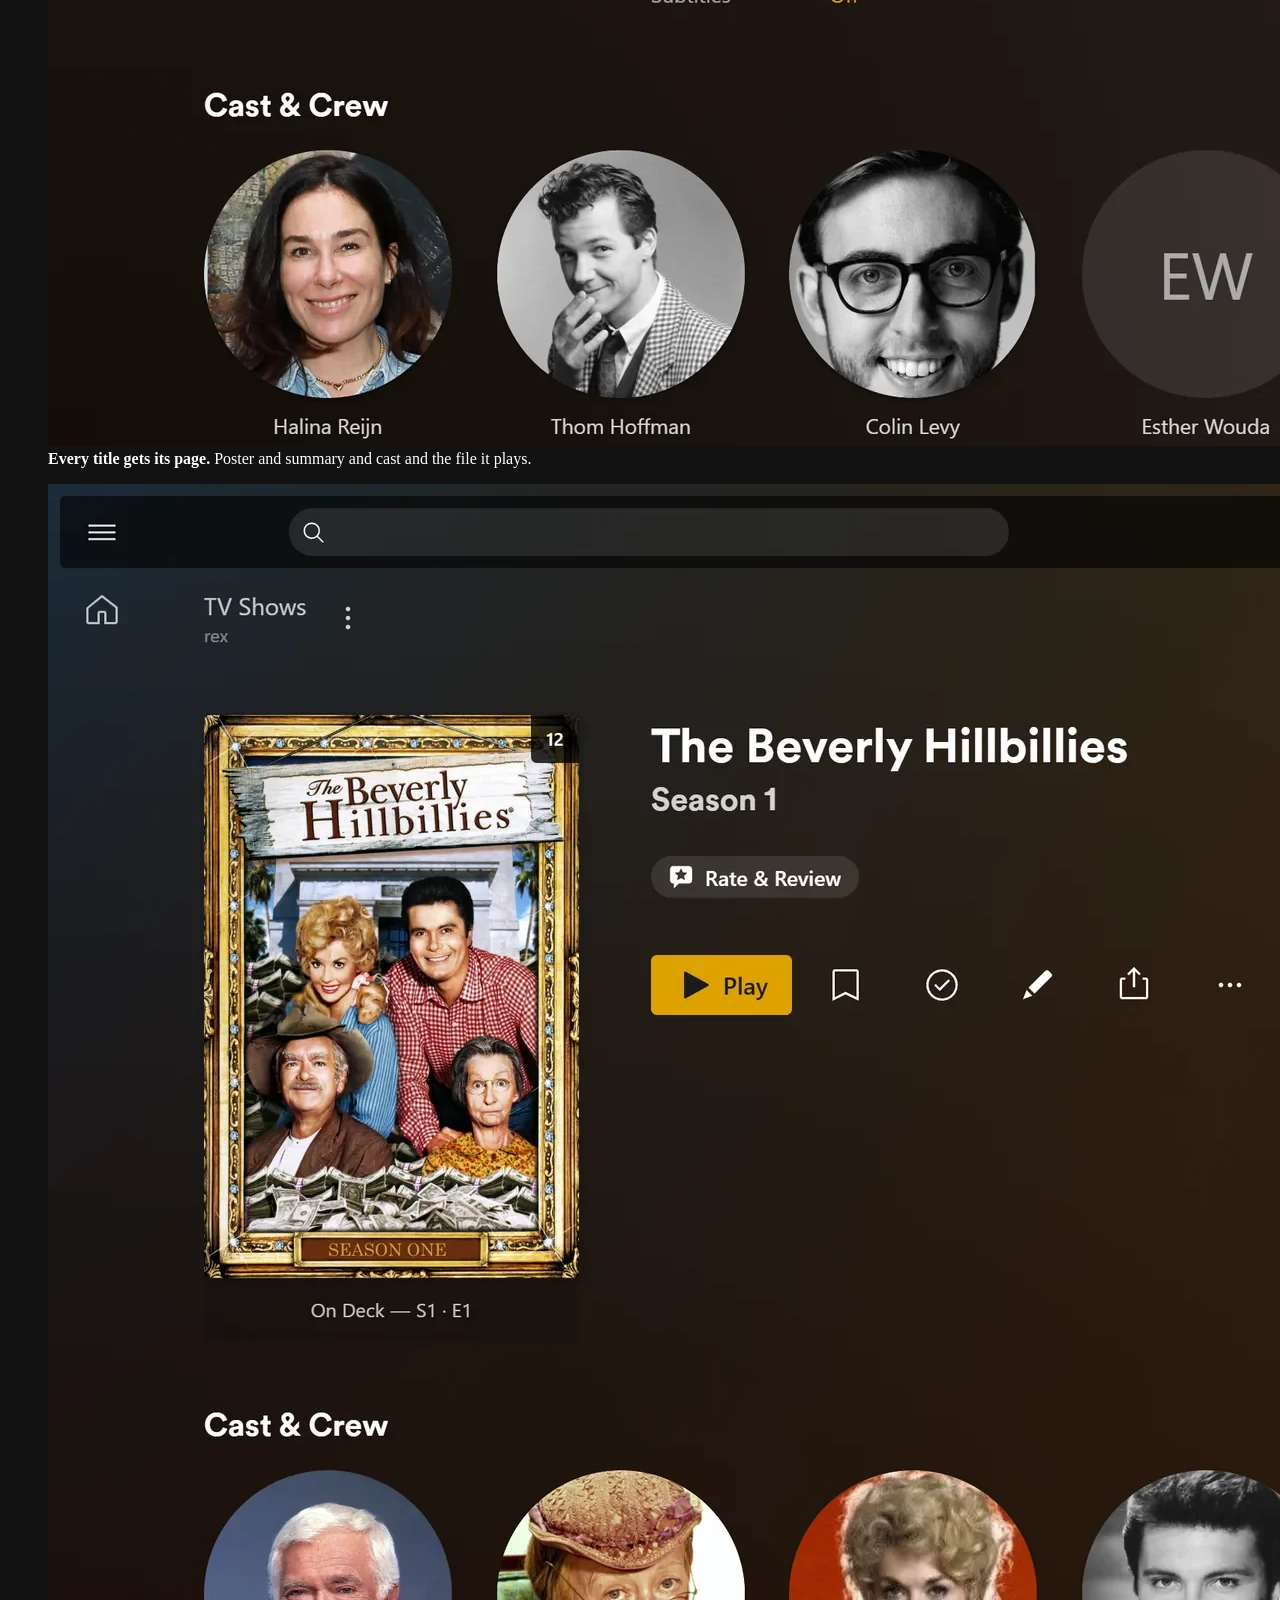
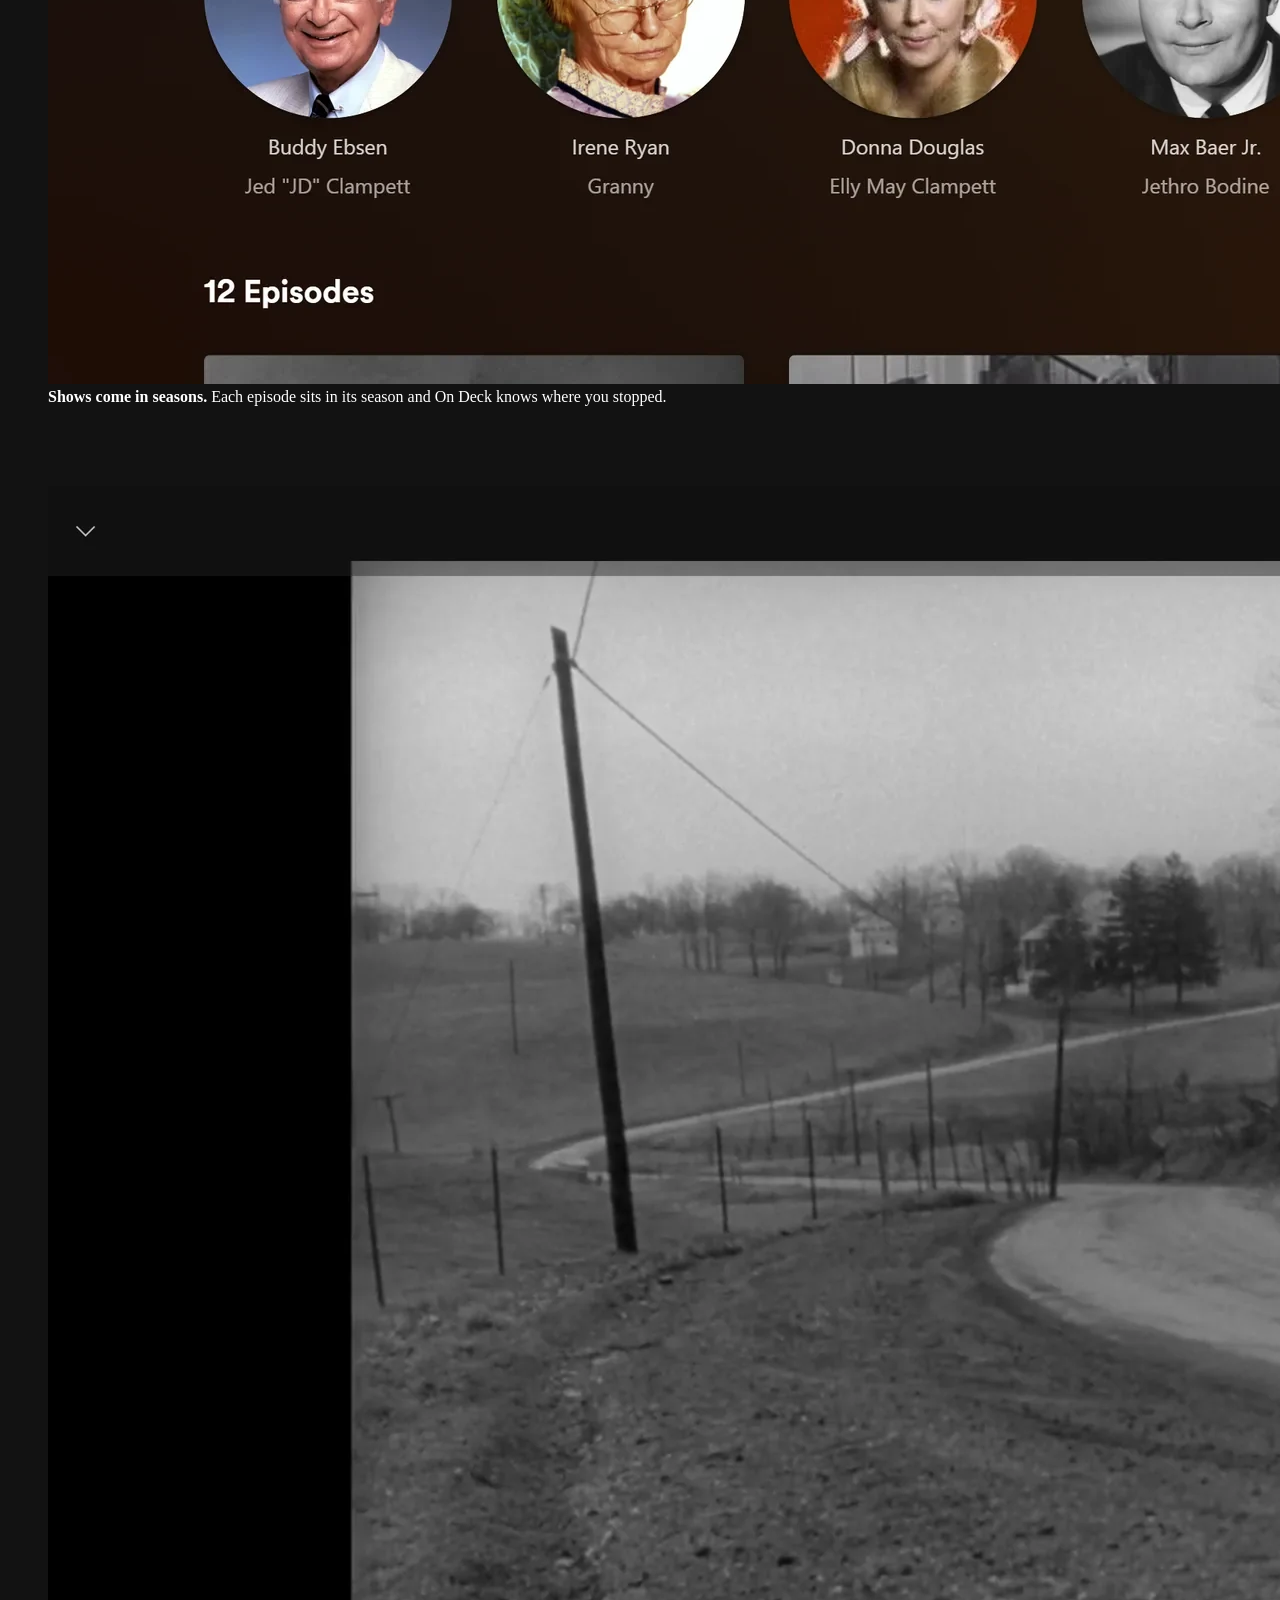
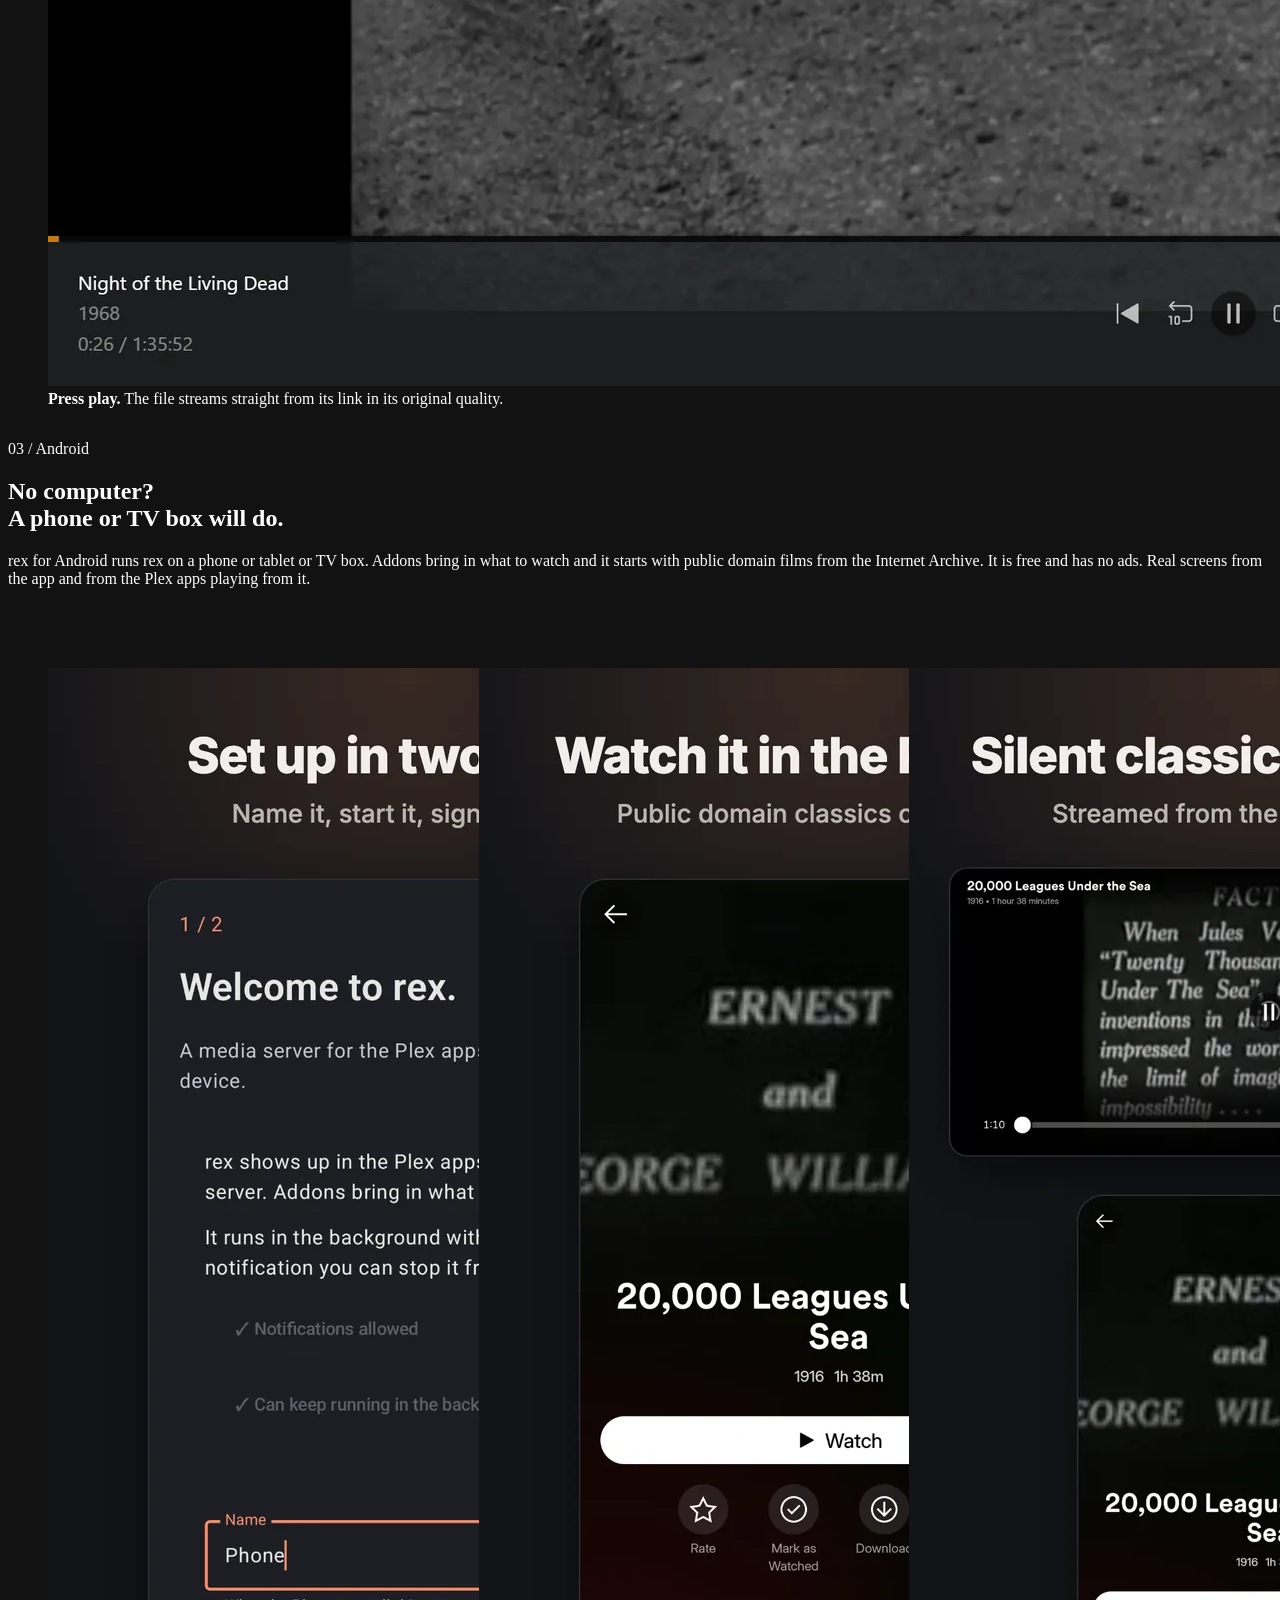
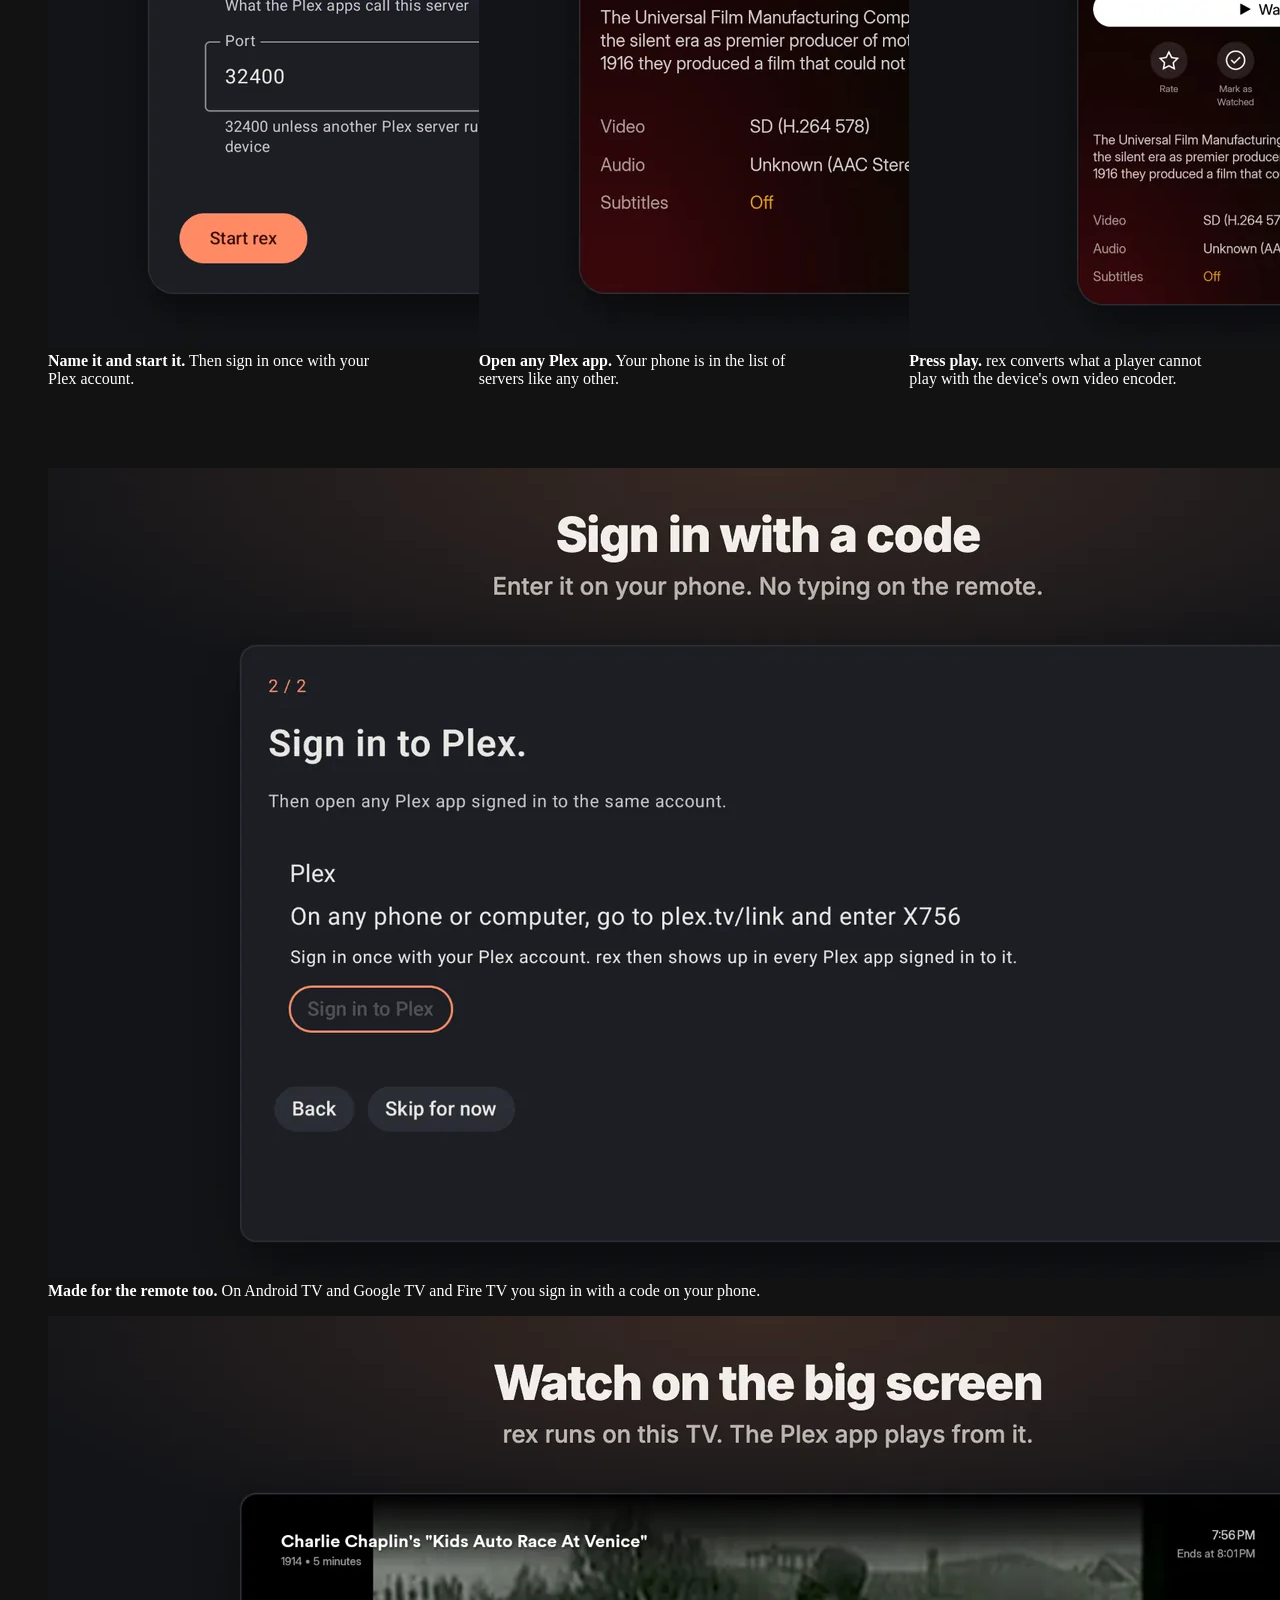
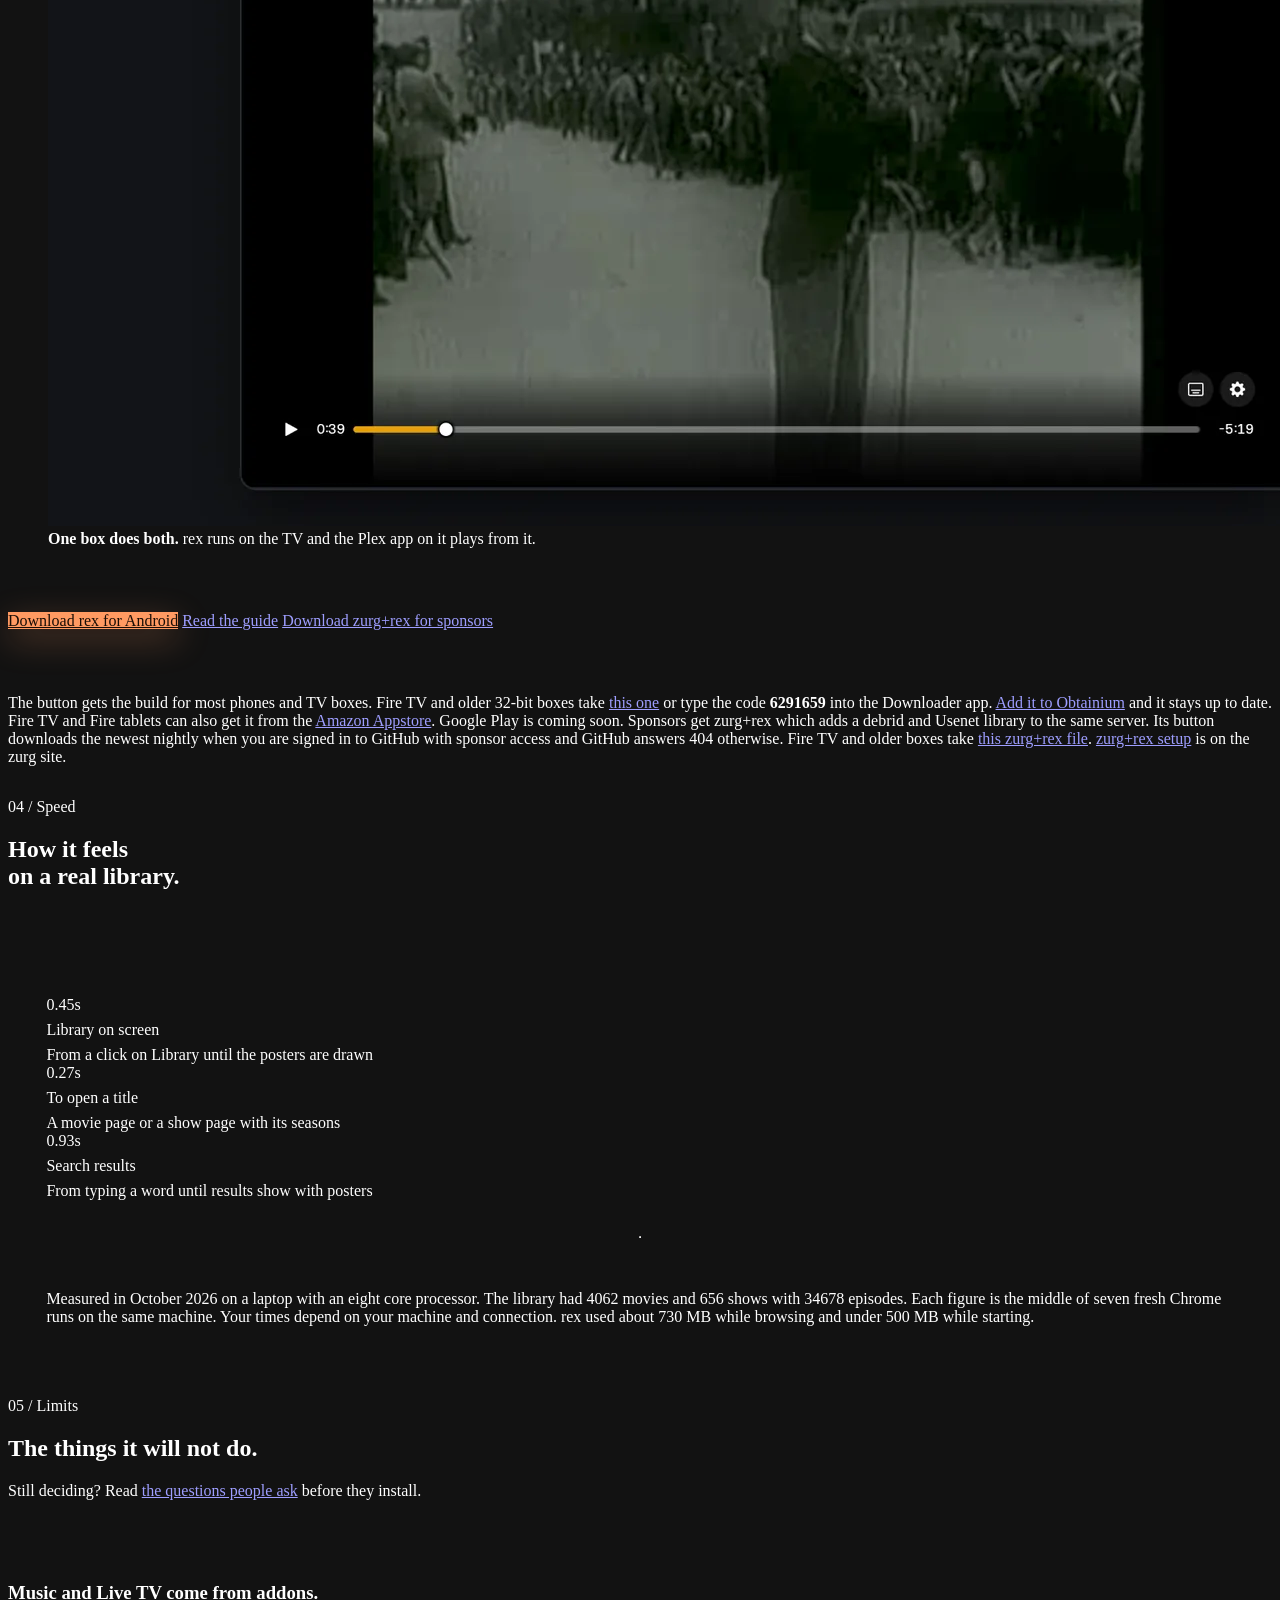
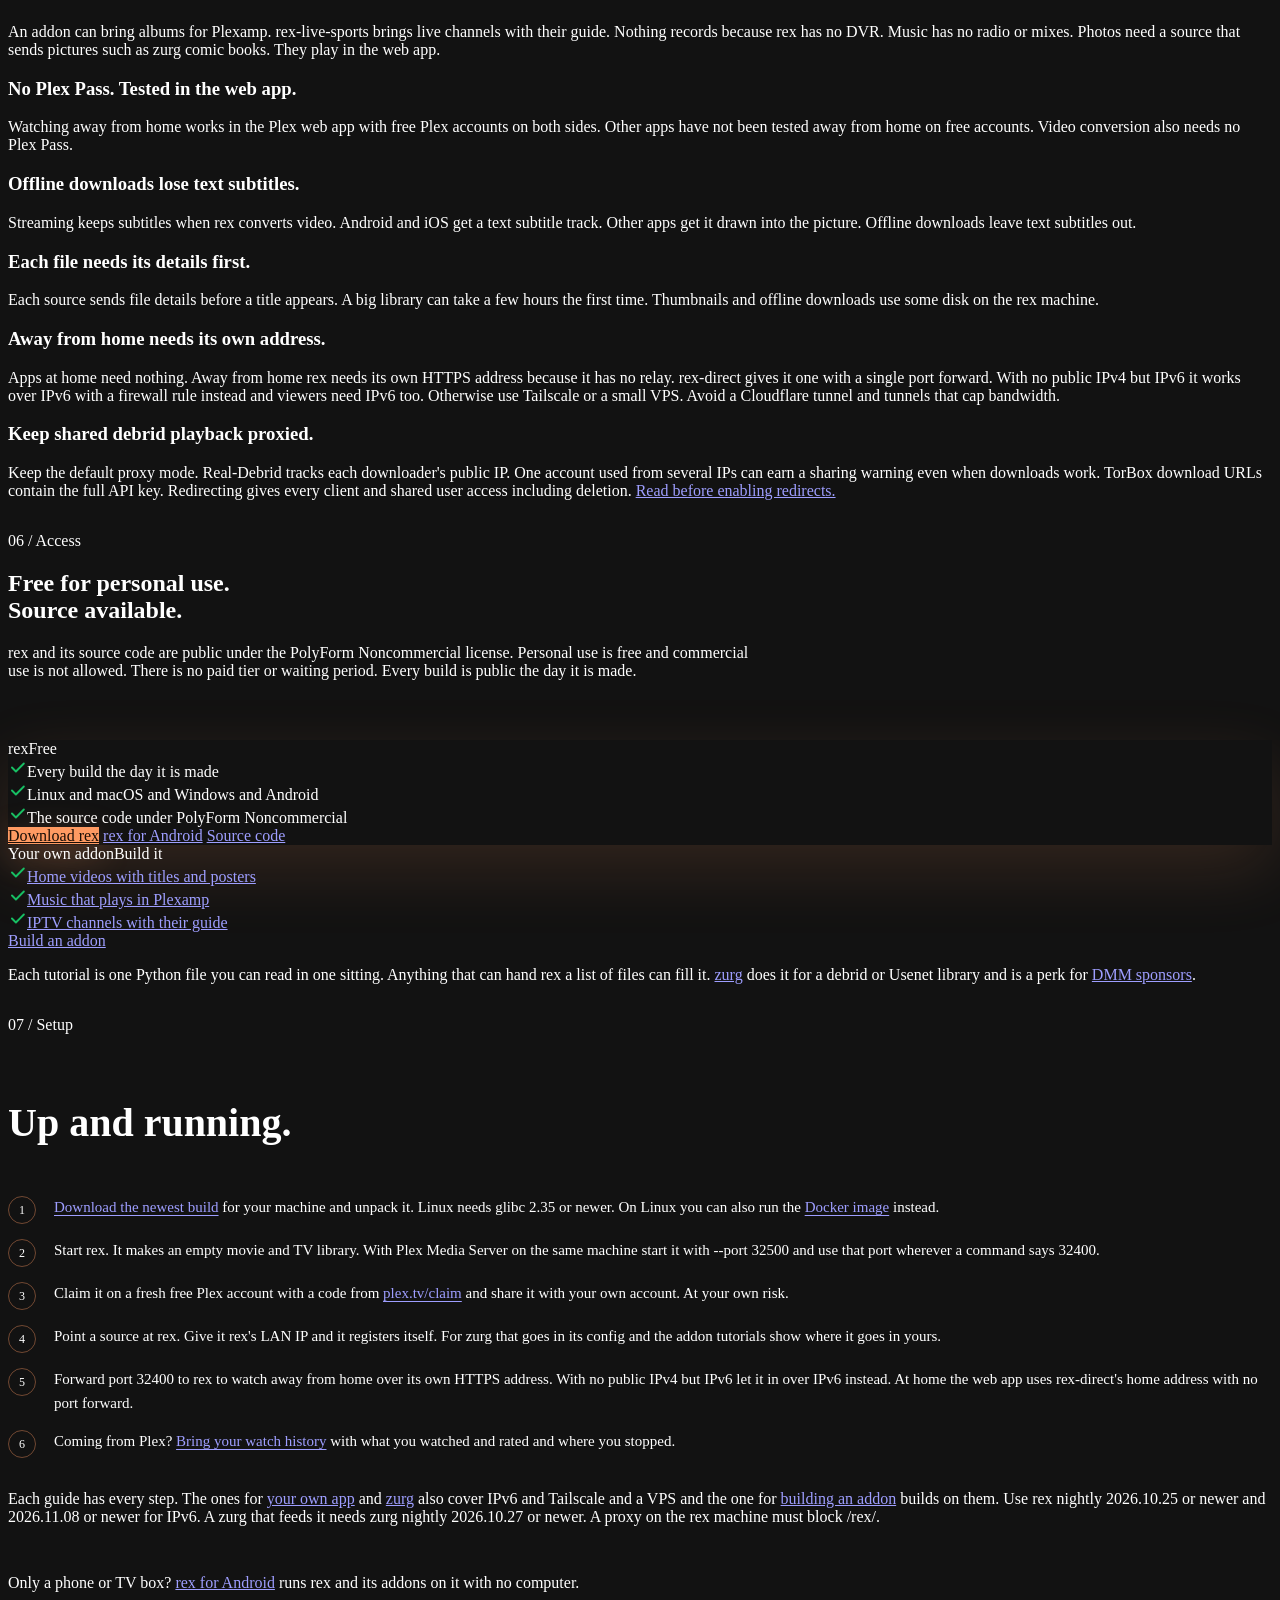
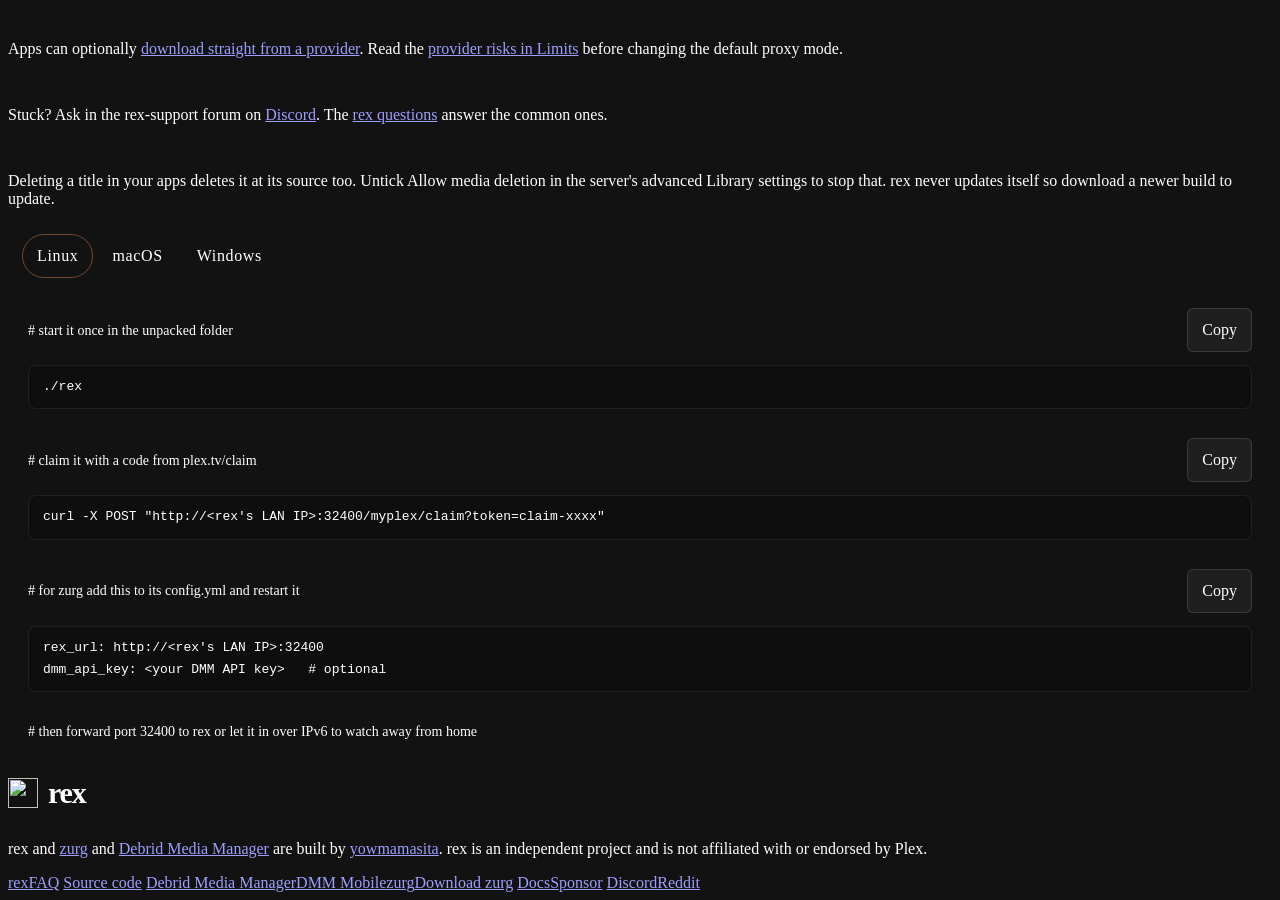
==== commit d8270e2e: "docs: link rex on the Amazon Appstore, now live" ====
--- a/public/index.html
+++ b/public/index.html
@@ -221,7 +221,7 @@
         <a class="btn btn-ghost" href="https://notes.debridmediamanager.com/rex/android/">Read the guide</a>
         <a class="btn btn-ghost" href="https://gatekeeper.debridmediamanager.com/download/android-arm64-v8a.apk">Download zurg+rex for sponsors</a>
       </div>
-      <p class="note">The button gets the build for most phones and TV boxes. Fire TV and older 32-bit boxes take <a href="https://github.com/debridmediamanager/rex-android/releases/latest/download/rex-android-armeabi-v7a.apk">this one</a> or type the code <b>6291659</b> into the Downloader app. <a href="https://rex.debridmediamanager.com/obtainium">Add it to Obtainium</a> and it stays up to date. Google Play and the Amazon Appstore are coming soon. Sponsors get zurg+rex which adds a debrid and Usenet library to the same server. Its button downloads the newest nightly when you are signed in to GitHub with sponsor access and GitHub answers 404 otherwise. Fire TV and older boxes take <a href="https://gatekeeper.debridmediamanager.com/download/android-armeabi-v7a.apk">this zurg+rex file</a>. <a href="https://zurg.debridmediamanager.com/android.html">zurg+rex setup</a> is on the zurg site.</p>
+      <p class="note">The button gets the build for most phones and TV boxes. Fire TV and older 32-bit boxes take <a href="https://github.com/debridmediamanager/rex-android/releases/latest/download/rex-android-armeabi-v7a.apk">this one</a> or type the code <b>6291659</b> into the Downloader app. <a href="https://rex.debridmediamanager.com/obtainium">Add it to Obtainium</a> and it stays up to date. Fire TV and Fire tablets can also get it from the <a href="https://www.amazon.com/dp/B0HRQM5GGW">Amazon Appstore</a>. Google Play is coming soon. Sponsors get zurg+rex which adds a debrid and Usenet library to the same server. Its button downloads the newest nightly when you are signed in to GitHub with sponsor access and GitHub answers 404 otherwise. Fire TV and older boxes take <a href="https://gatekeeper.debridmediamanager.com/download/android-armeabi-v7a.apk">this zurg+rex file</a>. <a href="https://zurg.debridmediamanager.com/android.html">zurg+rex setup</a> is on the zurg site.</p>
     </div>
   </section>
 
